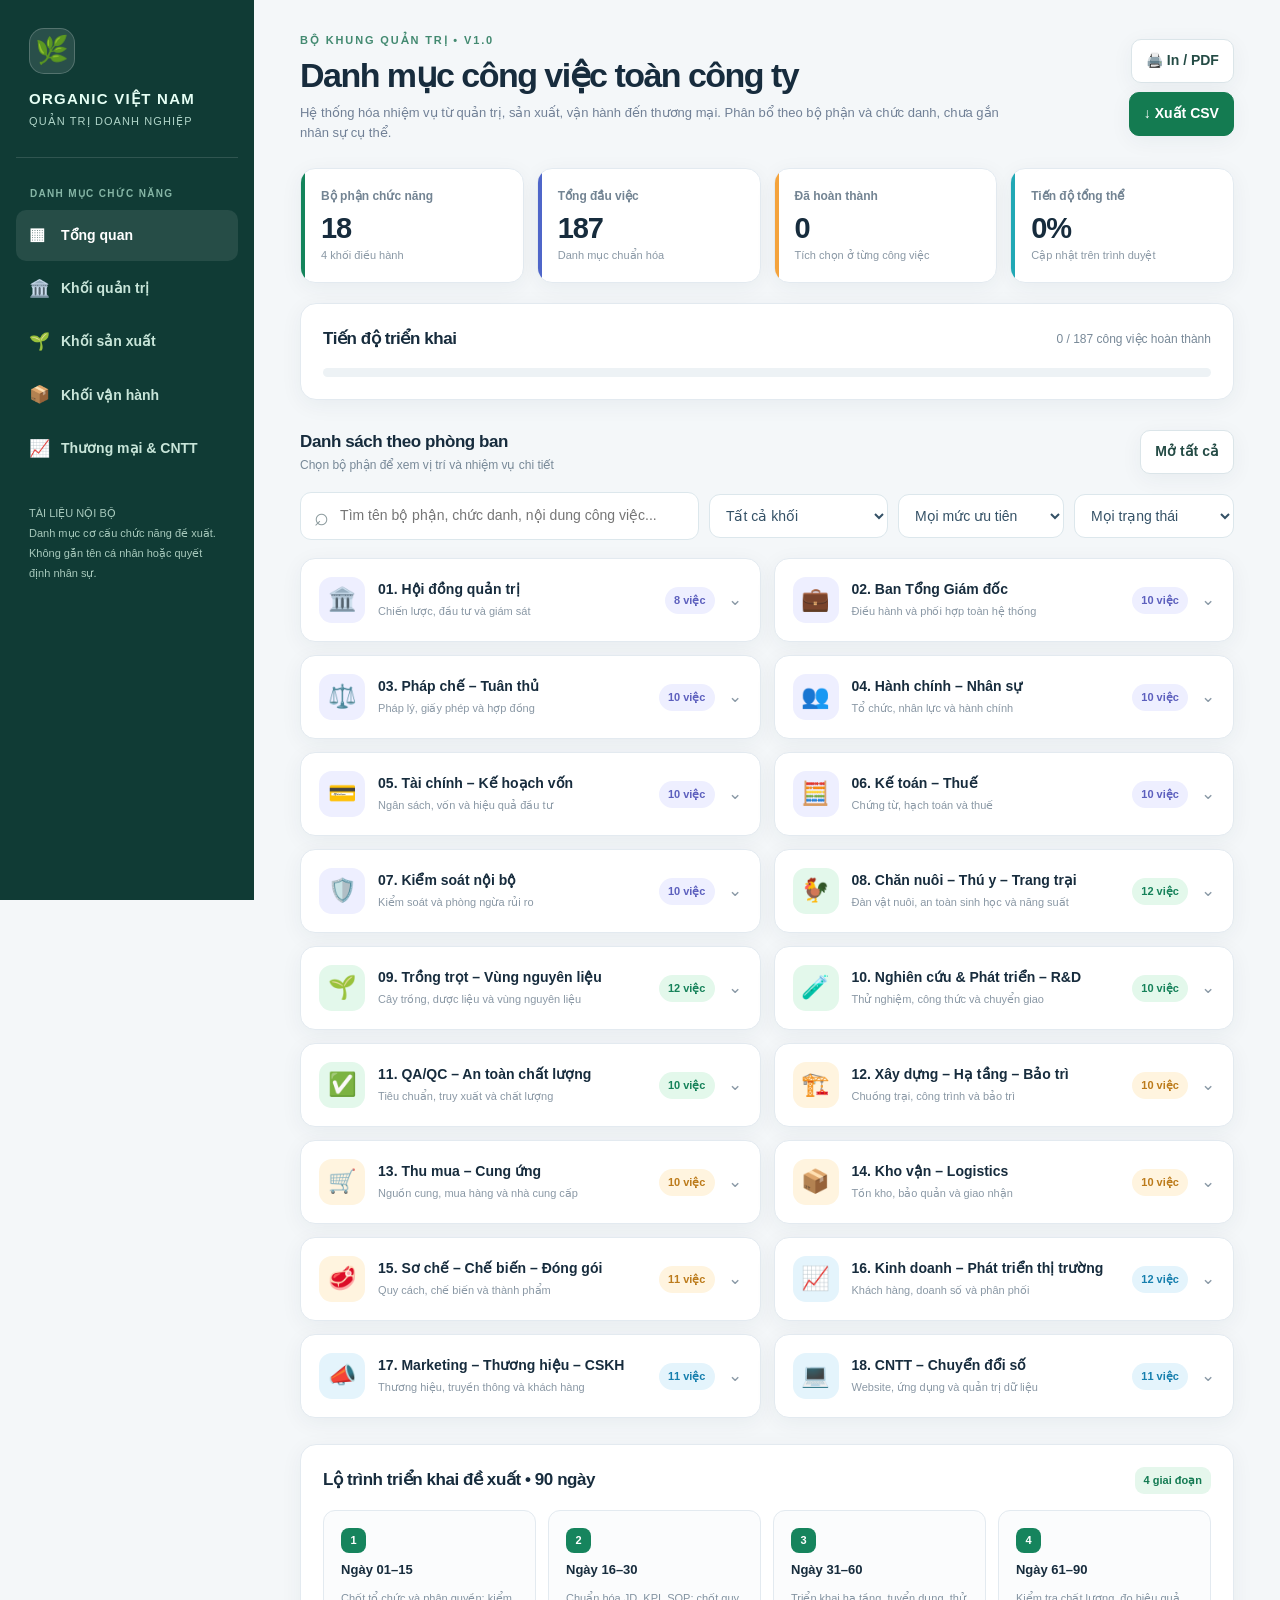
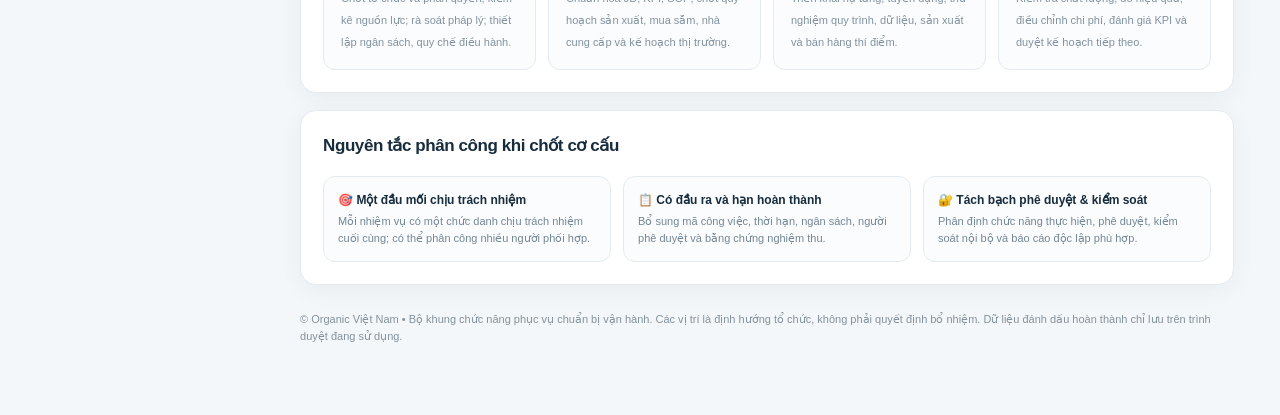
==== index.html @ fd9c2a78 "Add company task management page" ====
<!doctype html>
<html lang="vi"><head><meta charset="utf-8"><meta name="viewport" content="width=device-width,initial-scale=1"><meta name="color-scheme" content="light"><title>ORGANIC VIỆT NAM | Danh mục công việc toàn công ty</title>
<style>
:root{--ink:#172c3d;--muted:#718096;--line:#e3eaf0;--bg:#f4f7f9;--green:#137a52;--lime:#ddf8e9;--shadow:0 5px 22px rgba(20,52,70,.055)}*{box-sizing:border-box}body{margin:0;background:var(--bg);color:var(--ink);font:14px/1.55 Inter,-apple-system,BlinkMacSystemFont,"Segoe UI",Arial,sans-serif}button,input,select{font:inherit}button{cursor:pointer}.layout{display:grid;grid-template-columns:254px 1fr;min-height:100vh}.side{background:#103b35;color:#e6fff5;padding:28px 16px;position:sticky;top:0;height:100vh;overflow:auto}.brand{padding:0 13px 25px;border-bottom:1px solid #ffffff22}.mark{display:inline-flex;width:46px;height:46px;align-items:center;justify-content:center;background:#ffffff1b;border:1px solid #ffffff33;border-radius:15px;font-size:27px;margin-bottom:13px}.brand strong{display:block;letter-spacing:.085em;font-size:15px}.brand span{font-size:11px;letter-spacing:.1em;color:#b0d5c9}.navhead{color:#86b6a6;text-transform:uppercase;letter-spacing:.13em;font-size:10px;font-weight:800;margin:28px 14px 9px}.navbutton{width:100%;border:0;display:flex;align-items:center;gap:11px;text-align:left;background:transparent;color:#c8e5d9;border-radius:10px;padding:12px 13px;font-weight:600;margin:3px 0}.navbutton:hover,.navbutton.active{background:#ffffff17;color:white}.navbutton .navicon{font-size:17px;width:21px}.sidefoot{margin:30px 13px 0;font-size:11px;color:#a7c9bc;line-height:1.8}.main{min-width:0;padding:32px clamp(18px,3.6vw,56px) 70px;max-width:1580px;width:100%;margin:auto}.topline{display:flex;justify-content:space-between;align-items:center;gap:18px;margin-bottom:24px}.eyebrow{color:#438a71;font-size:11px;font-weight:800;letter-spacing:.17em;text-transform:uppercase}.topline h1{font-size:clamp(23px,3vw,34px);margin:6px 0 7px;letter-spacing:-.045em;line-height:1.2}.sub{color:var(--muted);max-width:720px;font-size:13px;margin:0}.topactions{display:flex;gap:9px;flex-wrap:wrap;justify-content:end}.btn{border:1px solid #dbe5e9;color:#244b45;border-radius:10px;padding:10px 14px;background:#fff;font-weight:700;box-shadow:var(--shadow)}.btn:hover{border-color:#86c8a5}.btn.primary{background:#147b51;color:#fff;border-color:#147b51}.stats{display:grid;grid-template-columns:repeat(4,minmax(0,1fr));gap:13px;margin:25px 0 20px}.stat{background:white;border:1px solid var(--line);padding:18px 20px;border-radius:15px;box-shadow:var(--shadow);position:relative;overflow:hidden}.stat:before{content:"";width:4px;position:absolute;left:0;top:0;bottom:0;background:var(--accent)}.stat .k{font-size:12px;font-weight:650;color:#738493}.stat .v{font-size:29px;font-weight:850;line-height:1.15;margin:6px 0 2px;letter-spacing:-.04em}.stat .note{font-size:11px;color:#8a98a5}.panel{background:white;border:1px solid var(--line);border-radius:16px;box-shadow:var(--shadow);margin:17px 0;padding:22px}.rowtitle{display:flex;justify-content:space-between;align-items:center;gap:15px;margin-bottom:16px}.rowtitle h2{font-size:17px;letter-spacing:-.025em;margin:0}.tiny{color:#788998;font-size:12px}.progress{height:9px;background:#edf2f5;border-radius:30px;overflow:hidden}.bar{height:100%;background:linear-gradient(90deg,#1b9464,#5bc48b);width:0%;transition:.2s}.filters{display:flex;gap:10px;align-items:center;flex-wrap:wrap;margin:18px 0}.search{position:relative;flex:1;min-width:240px}.search input{width:100%;padding:12px 14px 12px 39px;border:1px solid #dce7ec;background:white;border-radius:11px;outline:none}.search input:focus{border-color:#31a775;box-shadow:0 0 0 3px #31a77518}.search:before{content:"⌕";position:absolute;left:14px;top:5px;color:#8b9a9d;font-size:25px}.sel{border-radius:11px;padding:12px;border:1px solid #dce7ec;color:#345166;background:white;min-width:160px}.deptgrid{display:grid;grid-template-columns:repeat(2,minmax(0,1fr));gap:13px}.dept{background:#fff;border:1px solid var(--line);border-radius:15px;box-shadow:var(--shadow);overflow:hidden;scroll-margin-top:12px}.depthead{display:flex;gap:13px;align-items:center;padding:18px;cursor:pointer;user-select:none}.depthead:hover{background:#fafcfd}.symbol{width:46px;height:46px;border-radius:13px;display:grid;place-items:center;font-size:23px;flex-shrink:0;background:var(--soft)}.dtitle{flex:1;min-width:0}.dtitle h3{font-size:14px;margin:0 0 4px;line-height:1.3}.dtitle p{font-size:11px;color:#8a98a5;margin:0}.count{font-size:11px;color:var(--accent);background:var(--soft);white-space:nowrap;border-radius:20px;padding:5px 9px;font-weight:800}.chevron{color:#8b9aa7;font-size:17px;transition:.2s}.dept.expanded .chevron{transform:rotate(180deg)}.body{display:none;border-top:1px solid var(--line);padding:16px 18px 18px}.dept.expanded .body{display:block}.roles{font-size:12px;background:#f6f9fb;padding:10px 12px;border-radius:9px;color:#647486;margin-bottom:12px}.roles b{color:#334f5a}.taskline{display:flex;gap:10px;align-items:flex-start;padding:9px 0;border-bottom:1px dashed #e8eef1}.taskline:last-child{border:0}.taskline input{accent-color:#168958;width:16px;height:16px;margin:3px 0 0;flex-shrink:0}.taskline label{flex:1;font-size:12px;cursor:pointer}.taskline.done label{text-decoration:line-through;color:#9ba7ae}.priority{font-size:10px;padding:2px 6px;border-radius:6px;background:#f0f3f5;color:#6d8090;font-weight:750;white-space:nowrap}.priority.P0{background:#fff0e8;color:#bd5b25}.priority.P1{background:#fff8df;color:#a87b14}.badge{border-radius:9px;font-size:11px;font-weight:750;padding:5px 9px}.phasegrid{display:grid;grid-template-columns:repeat(4,minmax(0,1fr));gap:12px}.phase{padding:17px;border:1px solid var(--line);border-radius:12px;background:#fbfcfd}.phase b{display:block;font-size:13px;margin:7px 0}.phase span{font-size:11px;color:#8292a0}.phase .num{font-size:11px;color:white;font-weight:900;background:#16845d;width:25px;height:25px;display:grid;place-items:center;border-radius:8px}.method{display:grid;grid-template-columns:repeat(3,1fr);gap:12px}.method>div{border:1px solid #e4ebf0;border-radius:12px;padding:14px;background:#fbfcfd}.method b{display:block;font-size:12px;margin-bottom:4px}.method p{font-size:11px;color:#738696;margin:0}.foot{color:#82929e;font-size:11px;margin-top:26px}.hidden{display:none!important}.empty{padding:24px;background:#fff;border-radius:12px;color:#84919b;text-align:center;grid-column:1/-1}@media(max-width:1080px){.layout{grid-template-columns:200px 1fr}.stats{grid-template-columns:repeat(2,1fr)}.deptgrid{grid-template-columns:1fr}.phasegrid{grid-template-columns:repeat(2,1fr)}}@media(max-width:730px){.layout{display:block}.side{position:static;height:auto;padding:15px}.brand{padding:0 0 10px;display:flex;align-items:center;gap:12px}.mark{margin:0}.navhead,.sidefoot{display:none}.nav{display:flex;overflow-x:auto;gap:5px;margin-top:10px}.navbutton{width:auto;white-space:nowrap;padding:9px}.main{padding:22px 14px 50px}.topline{display:block}.topactions{justify-content:start;margin-top:15px}.stats{gap:9px}.stat{padding:13px}.stat .v{font-size:24px}.panel{padding:15px}.method{grid-template-columns:1fr}.phasegrid{grid-template-columns:1fr 1fr}.filters{align-items:stretch}.sel{flex:1}.depthead{padding:13px;gap:9px}.symbol{width:41px;height:41px}.count{padding:4px 6px}}@media print{.side,.topactions,.filters,.taskline input,.chevron{display:none!important}.layout{display:block}.main{max-width:none;padding:0}.deptgrid{grid-template-columns:1fr}.dept{break-inside:avoid}.dept .body{display:block!important}.stats{grid-template-columns:repeat(4,1fr)}.panel{break-inside:avoid}body{background:white}.foot{margin-top:15px}} 
</style></head><body><div class="layout"><aside class="side"><div class="brand"><div class="mark">🌿</div><div><strong>ORGANIC VIỆT NAM</strong><span>QUẢN TRỊ DOANH NGHIỆP</span></div></div><div class="navhead">Danh mục chức năng</div><nav class="nav" id="nav"><button class="navbutton active" data-filter="all"><span class="navicon">▦</span>Tổng quan</button><button class="navbutton" data-filter="governance"><span class="navicon">🏛️</span>Khối quản trị</button><button class="navbutton" data-filter="production"><span class="navicon">🌱</span>Khối sản xuất</button><button class="navbutton" data-filter="operations"><span class="navicon">📦</span>Khối vận hành</button><button class="navbutton" data-filter="commercial"><span class="navicon">📈</span>Thương mại & CNTT</button></nav><div class="sidefoot">TÀI LIỆU NỘI BỘ<br>Danh mục cơ cấu chức năng đề xuất.<br>Không gắn tên cá nhân hoặc quyết định nhân sự.</div></aside><main class="main"><div class="topline"><div><div class="eyebrow">BỘ KHUNG QUẢN TRỊ • V1.0</div><h1>Danh mục công việc toàn công ty</h1><p class="sub">Hệ thống hóa nhiệm vụ từ quản trị, sản xuất, vận hành đến thương mại. Phân bổ theo bộ phận và chức danh, chưa gắn nhân sự cụ thể.</p></div><div class="topactions"><button class="btn" id="printBtn">🖨️ In / PDF</button><button class="btn primary" id="csvBtn">↓ Xuất CSV</button></div></div>
<section class="stats"><div class="stat" style="--accent:#14845b"><div class="k">Bộ phận chức năng</div><div class="v" id="deptTotal">18</div><div class="note">4 khối điều hành</div></div><div class="stat" style="--accent:#4f66c9"><div class="k">Tổng đầu việc</div><div class="v" id="taskTotal">187</div><div class="note">Danh mục chuẩn hóa</div></div><div class="stat" style="--accent:#f4a33c"><div class="k">Đã hoàn thành</div><div class="v" id="doneTotal">0</div><div class="note">Tích chọn ở từng công việc</div></div><div class="stat" style="--accent:#21a8b5"><div class="k">Tiến độ tổng thể</div><div class="v" id="percent">0%</div><div class="note">Cập nhật trên trình duyệt</div></div></section>
<section class="panel"><div class="rowtitle"><h2>Tiến độ triển khai</h2><span class="tiny" id="progressText">0 / 187 công việc hoàn thành</span></div><div class="progress"><div class="bar" id="progressBar"></div></div></section>
<div class="rowtitle" style="margin-top:29px"><div><h2 style="margin:0">Danh sách theo phòng ban</h2><div class="tiny">Chọn bộ phận để xem vị trí và nhiệm vụ chi tiết</div></div><div><button class="btn" id="expandBtn">Mở tất cả</button></div></div><div class="filters"><div class="search"><input id="search" type="search" placeholder="Tìm tên bộ phận, chức danh, nội dung công việc..." aria-label="Tìm kiếm"></div><select class="sel" id="groupSelect" aria-label="Lọc khối"><option value="all">Tất cả khối</option><option value="governance">Quản trị</option><option value="production">Sản xuất</option><option value="operations">Vận hành</option><option value="commercial">Thương mại & CNTT</option></select><select class="sel" id="prioritySelect" aria-label="Lọc mức ưu tiên"><option value="all">Mọi mức ưu tiên</option><option value="P0">P0 — Ưu tiên ngay</option><option value="P1">P1 — Ưu tiên cao</option><option value="P2">P2 — Tiếp theo</option></select><select class="sel" id="statusSelect" aria-label="Lọc trạng thái"><option value="all">Mọi trạng thái</option><option value="todo">Chưa hoàn thành</option><option value="done">Đã hoàn thành</option></select></div><div id="departmentGrid" class="deptgrid"></div>
<section class="panel" style="margin-top:26px"><div class="rowtitle"><h2>Lộ trình triển khai đề xuất • 90 ngày</h2><span class="badge" style="color:#137a52;background:#e5f7ec">4 giai đoạn</span></div><div class="phasegrid"><div class="phase"><div class="num">1</div><b>Ngày 01–15</b><span>Chốt tổ chức và phân quyền; kiểm kê nguồn lực; rà soát pháp lý; thiết lập ngân sách, quy chế điều hành.</span></div><div class="phase"><div class="num">2</div><b>Ngày 16–30</b><span>Chuẩn hóa JD, KPI, SOP; chốt quy hoạch sản xuất, mua sắm, nhà cung cấp và kế hoạch thị trường.</span></div><div class="phase"><div class="num">3</div><b>Ngày 31–60</b><span>Triển khai hạ tầng, tuyển dụng, thử nghiệm quy trình, dữ liệu, sản xuất và bán hàng thí điểm.</span></div><div class="phase"><div class="num">4</div><b>Ngày 61–90</b><span>Kiểm tra chất lượng, đo hiệu quả, điều chỉnh chi phí, đánh giá KPI và duyệt kế hoạch tiếp theo.</span></div></div></section>
<section class="panel"><div class="rowtitle"><h2>Nguyên tắc phân công khi chốt cơ cấu</h2></div><div class="method"><div><b>🎯 Một đầu mối chịu trách nhiệm</b><p>Mỗi nhiệm vụ có một chức danh chịu trách nhiệm cuối cùng; có thể phân công nhiều người phối hợp.</p></div><div><b>📋 Có đầu ra và hạn hoàn thành</b><p>Bổ sung mã công việc, thời hạn, ngân sách, người phê duyệt và bằng chứng nghiệm thu.</p></div><div><b>🔐 Tách bạch phê duyệt & kiểm soát</b><p>Phân định chức năng thực hiện, phê duyệt, kiểm soát nội bộ và báo cáo độc lập phù hợp.</p></div></div></section>
<div class="foot">© Organic Việt Nam • Bộ khung chức năng phục vụ chuẩn bị vận hành. Các vị trí là định hướng tổ chức, không phải quyết định bổ nhiệm. Dữ liệu đánh dấu hoàn thành chỉ lưu trên trình duyệt đang sử dụng.</div></main></div>
<script>
const DATA=[{"id": "01", "name": "Hội đồng quản trị", "icon": "landmark", "group": "governance", "roles": "Chủ tịch HĐQT, Thành viên HĐQT, Thư ký HĐQT", "desc": "Chiến lược, đầu tư và giám sát", "tasks": [{"id": "01-01", "name": "Hoàn thiện điều lệ và quy chế hoạt động HĐQT", "priority": "P0", "phase": 1}, {"id": "01-02", "name": "Phê duyệt chiến lược phát triển và định hướng dài hạn", "priority": "P0", "phase": 1}, {"id": "01-03", "name": "Phê duyệt mô hình kinh doanh, danh mục sản phẩm và thị trường trọng điểm", "priority": "P0", "phase": 1}, {"id": "01-04", "name": "Xác định vốn điều lệ, cơ cấu vốn và kế hoạch huy động", "priority": "P1", "phase": 2}, {"id": "01-05", "name": "Phê duyệt cơ cấu tổ chức và chính sách phân quyền", "priority": "P1", "phase": 2}, {"id": "01-06", "name": "Quyết định chủ trương đầu tư vùng sản xuất, công trình và hệ thống phân phối", "priority": "P1", "phase": 2}, {"id": "01-07", "name": "Thiết lập chế độ giám sát, đánh giá hiệu quả đầu tư và quản trị rủi ro", "priority": "P1", "phase": 2}, {"id": "01-08", "name": "Lập lịch họp, quản lý nghị quyết và giám sát thực hiện", "priority": "P2", "phase": 3}], "emoji": "🏛️"}, {"id": "02", "name": "Ban Tổng Giám đốc", "icon": "briefcase-business", "group": "governance", "roles": "Tổng Giám đốc, Phó Tổng Giám đốc, Trợ lý điều hành", "desc": "Điều hành và phối hợp toàn hệ thống", "tasks": [{"id": "02-01", "name": "Xây dựng kế hoạch kinh doanh và vận hành năm, quý, tháng", "priority": "P0", "phase": 1}, {"id": "02-02", "name": "Thiết lập sơ đồ tổ chức, mô tả công việc và phân quyền", "priority": "P0", "phase": 1}, {"id": "02-03", "name": "Giao KPI, ngân sách, nguồn lực và thời hạn từng bộ phận", "priority": "P0", "phase": 1}, {"id": "02-04", "name": "Điều phối kế hoạch chăn nuôi, trồng trọt, sơ chế và thương mại", "priority": "P1", "phase": 2}, {"id": "02-05", "name": "Điều phối vốn, đất, thiết bị, nhân lực và tiến độ dự án", "priority": "P1", "phase": 2}, {"id": "02-06", "name": "Tổ chức giao ban ngày, tuần và tháng", "priority": "P1", "phase": 2}, {"id": "02-07", "name": "Thiết lập quy trình trình ký, phê duyệt chi phí và hợp đồng", "priority": "P1", "phase": 2}, {"id": "02-08", "name": "Theo dõi tiến độ, xử lý điểm nghẽn và sự cố", "priority": "P2", "phase": 3}, {"id": "02-09", "name": "Xây dựng báo cáo quản trị trình cấp có thẩm quyền", "priority": "P2", "phase": 3}, {"id": "02-10", "name": "Ban hành cơ chế phối hợp liên phòng ban", "priority": "P2", "phase": 3}], "emoji": "💼"}, {"id": "03", "name": "Pháp chế – Tuân thủ", "icon": "scale", "group": "governance", "roles": "Trưởng Pháp chế, Chuyên viên pháp lý, Quản lý hồ sơ", "desc": "Pháp lý, giấy phép và hợp đồng", "tasks": [{"id": "03-01", "name": "Rà soát đăng ký doanh nghiệp, ngành nghề và điều lệ", "priority": "P0", "phase": 1}, {"id": "03-02", "name": "Kiểm tra hồ sơ góp vốn, cổ đông, quyền sử dụng đất và thuê đất", "priority": "P0", "phase": 1}, {"id": "03-03", "name": "Lập ma trận giấy phép, điều kiện kinh doanh theo hoạt động", "priority": "P0", "phase": 1}, {"id": "03-04", "name": "Rà soát pháp lý chăn nuôi, thú y, giết mổ, sơ chế và ATTP", "priority": "P1", "phase": 2}, {"id": "03-05", "name": "Rà soát điều kiện môi trường, xây dựng, PCCC và chất thải", "priority": "P1", "phase": 2}, {"id": "03-06", "name": "Kiểm tra điều kiện pháp lý đối với các loài vật nuôi đặc thù", "priority": "P1", "phase": 2}, {"id": "03-07", "name": "Soạn và kiểm soát hợp đồng lao động, mua bán, gia công và hợp tác", "priority": "P1", "phase": 2}, {"id": "03-08", "name": "Rà soát pháp lý nhãn, công bố sản phẩm, quảng cáo và truy xuất", "priority": "P2", "phase": 3}, {"id": "03-09", "name": "Bảo vệ nhãn hiệu, tên miền và tài sản trí tuệ", "priority": "P2", "phase": 3}, {"id": "03-10", "name": "Quản lý hiệu lực giấy phép, hợp đồng và hồ sơ pháp lý", "priority": "P2", "phase": 3}], "emoji": "⚖️"}, {"id": "04", "name": "Hành chính – Nhân sự", "icon": "users-round", "group": "governance", "roles": "Trưởng HCNS, Tuyển dụng, C&B, Hành chính, Văn thư", "desc": "Tổ chức, nhân lực và hành chính", "tasks": [{"id": "04-01", "name": "Xây dựng định biên theo bộ phận và giai đoạn", "priority": "P0", "phase": 1}, {"id": "04-02", "name": "Thiết lập chức danh, JD và tiêu chuẩn năng lực", "priority": "P0", "phase": 1}, {"id": "04-03", "name": "Tổ chức tuyển dụng, thử việc và hội nhập", "priority": "P0", "phase": 1}, {"id": "04-04", "name": "Xây dựng lương, phụ cấp, thưởng và đánh giá hiệu suất", "priority": "P1", "phase": 2}, {"id": "04-05", "name": "Quản lý hợp đồng lao động, BHXH và hồ sơ nhân sự", "priority": "P1", "phase": 2}, {"id": "04-06", "name": "Ban hành nội quy, chấm công, nghỉ phép và kỷ luật", "priority": "P1", "phase": 2}, {"id": "04-07", "name": "Lập kế hoạch đào tạo kỹ thuật, an toàn và văn hóa", "priority": "P1", "phase": 2}, {"id": "04-08", "name": "Quản lý văn phòng, công văn và tài sản hành chính", "priority": "P2", "phase": 3}, {"id": "04-09", "name": "Xây dựng quy trình quản lý lao động thời vụ", "priority": "P2", "phase": 3}, {"id": "04-10", "name": "Lập phương án nhân sự kế nhiệm và dự phòng", "priority": "P2", "phase": 3}], "emoji": "👥"}, {"id": "05", "name": "Tài chính – Kế hoạch vốn", "icon": "wallet-cards", "group": "governance", "roles": "Giám đốc Tài chính, Chuyên viên ngân sách, Kế hoạch vốn", "desc": "Ngân sách, vốn và hiệu quả đầu tư", "tasks": [{"id": "05-01", "name": "Lập tổng mức đầu tư theo dự án và hạng mục", "priority": "P0", "phase": 1}, {"id": "05-02", "name": "Lập ngân sách CAPEX và OPEX", "priority": "P0", "phase": 1}, {"id": "05-03", "name": "Dự báo dòng tiền tuần, tháng, quý", "priority": "P0", "phase": 1}, {"id": "05-04", "name": "Xác định nhu cầu vốn lưu động theo đàn và vùng trồng", "priority": "P1", "phase": 2}, {"id": "05-05", "name": "Xây dựng giá thành, doanh thu và lợi nhuận theo sản phẩm", "priority": "P1", "phase": 2}, {"id": "05-06", "name": "Phân tích điểm hòa vốn, hoàn vốn và kịch bản rủi ro", "priority": "P1", "phase": 2}, {"id": "05-07", "name": "Xây dựng hạn mức chi và kiểm soát ngân sách", "priority": "P1", "phase": 2}, {"id": "05-08", "name": "Quản lý nguồn vốn, công nợ và phương án huy động", "priority": "P2", "phase": 3}, {"id": "05-09", "name": "Đánh giá hiệu quả đầu tư cơ sở vật chất và thiết bị", "priority": "P2", "phase": 3}, {"id": "05-10", "name": "Lập báo cáo tài chính quản trị và cảnh báo dòng tiền", "priority": "P2", "phase": 3}], "emoji": "💳"}, {"id": "06", "name": "Kế toán – Thuế", "icon": "calculator", "group": "governance", "roles": "Kế toán trưởng/Phụ trách kế toán, Kế toán tổng hợp, Công nợ, Kho, Lương", "desc": "Chứng từ, hạch toán và thuế", "tasks": [{"id": "06-01", "name": "Thiết lập chế độ kế toán và phần mềm kế toán", "priority": "P0", "phase": 1}, {"id": "06-02", "name": "Quản lý hóa đơn điện tử, chữ ký số và tài khoản ngân hàng", "priority": "P0", "phase": 1}, {"id": "06-03", "name": "Xây dựng quy trình chứng từ thu, chi, mua, bán, tạm ứng", "priority": "P0", "phase": 1}, {"id": "06-04", "name": "Hạch toán chi phí đầu tư, sản xuất và tài sản cố định", "priority": "P1", "phase": 2}, {"id": "06-05", "name": "Theo dõi nhập xuất tồn và đối chiếu công nợ", "priority": "P1", "phase": 2}, {"id": "06-06", "name": "Tập hợp chi phí theo mã đàn, lô và đơn vị sản xuất", "priority": "P1", "phase": 2}, {"id": "06-07", "name": "Thực hiện kê khai, nộp thuế và báo cáo đúng kỳ", "priority": "P1", "phase": 2}, {"id": "06-08", "name": "Kiểm soát bảng lương và thanh toán nhà cung cấp", "priority": "P2", "phase": 3}, {"id": "06-09", "name": "Kiểm kê, đối chiếu quỹ, ngân hàng và kho", "priority": "P2", "phase": 3}, {"id": "06-10", "name": "Lập báo cáo tài chính và số liệu quản trị", "priority": "P2", "phase": 3}], "emoji": "🧮"}, {"id": "07", "name": "Kiểm soát nội bộ", "icon": "shield-check", "group": "governance", "roles": "Phụ trách KSNB, Chuyên viên kiểm soát, Kiểm tra hiện trường", "desc": "Kiểm soát và phòng ngừa rủi ro", "tasks": [{"id": "07-01", "name": "Thiết lập ma trận rủi ro toàn doanh nghiệp", "priority": "P0", "phase": 1}, {"id": "07-02", "name": "Xây dựng kiểm soát mua hàng, thanh toán, kho và tài sản", "priority": "P0", "phase": 1}, {"id": "07-03", "name": "Tách biệt đề xuất, phê duyệt, thực hiện và nghiệm thu", "priority": "P0", "phase": 1}, {"id": "07-04", "name": "Kiểm kê định kỳ vật nuôi, vật tư và thành phẩm", "priority": "P1", "phase": 2}, {"id": "07-05", "name": "Kiểm soát hao hụt, thất thoát và gian lận", "priority": "P1", "phase": 2}, {"id": "07-06", "name": "Rà soát tuân thủ quy trình và hồ sơ nội bộ", "priority": "P1", "phase": 2}, {"id": "07-07", "name": "Thiết lập báo cáo sai phạm và theo dõi khắc phục", "priority": "P1", "phase": 2}, {"id": "07-08", "name": "Kiểm tra độ tin cậy của KPI, chi phí và doanh thu", "priority": "P2", "phase": 3}, {"id": "07-09", "name": "Kiểm tra xung đột lợi ích và nhà cung cấp", "priority": "P2", "phase": 3}, {"id": "07-10", "name": "Báo cáo rủi ro trọng yếu qua cơ chế độc lập", "priority": "P2", "phase": 3}], "emoji": "🛡️"}, {"id": "08", "name": "Chăn nuôi – Thú y – Trang trại", "icon": "bird", "group": "production", "roles": "Quản lý trang trại, Trưởng khu nuôi, Kỹ thuật chăn nuôi, Bác sĩ thú y, Công nhân", "desc": "Đàn vật nuôi, an toàn sinh học và năng suất", "tasks": [{"id": "08-01", "name": "Kiểm kê đàn hiện hữu và lập kế hoạch nhập giống", "priority": "P0", "phase": 1}, {"id": "08-02", "name": "Phân khu theo loài, tuổi, trọng lượng, sức khỏe và mục đích", "priority": "P0", "phase": 1}, {"id": "08-03", "name": "Thiết kế quy trình tiếp nhận, cách ly, chăm sóc, xuất bán", "priority": "P0", "phase": 1}, {"id": "08-04", "name": "Lập khẩu phần, lịch ăn uống và bổ sung thảo dược", "priority": "P1", "phase": 2}, {"id": "08-05", "name": "Xác định định mức thức ăn, hao hụt và chi phí", "priority": "P1", "phase": 2}, {"id": "08-06", "name": "Thiết lập lịch thú y, giám sát dịch bệnh và cách ly", "priority": "P1", "phase": 2}, {"id": "08-07", "name": "Xây dựng quy trình vệ sinh, sát trùng, đệm lót và chất thải", "priority": "P1", "phase": 2}, {"id": "08-08", "name": "Ghi nhật ký tăng trọng, tỷ lệ sống và hệ số chuyển đổi thức ăn", "priority": "P2", "phase": 3}, {"id": "08-09", "name": "Thiết lập lịch gối đàn và kế hoạch các nhóm vật nuôi", "priority": "P2", "phase": 3}, {"id": "08-10", "name": "Phối hợp thử nghiệm vi sinh và công thức thức ăn", "priority": "P2", "phase": 3}, {"id": "08-11", "name": "Lập kế hoạch xuất chuồng, vận chuyển và bàn giao", "priority": "P2", "phase": 3}, {"id": "08-12", "name": "Đào tạo nhân công và ứng phó sự cố", "priority": "P2", "phase": 3}], "emoji": "🐓"}, {"id": "09", "name": "Trồng trọt – Vùng nguyên liệu", "icon": "sprout", "group": "production", "roles": "Quản lý vùng trồng, Kỹ sư nông nghiệp, Tổ trưởng, Công nhân", "desc": "Cây trồng, dược liệu và vùng nguyên liệu", "tasks": [{"id": "09-01", "name": "Kiểm kê và lập bản đồ quỹ đất hiện hữu, dự kiến", "priority": "P0", "phase": 1}, {"id": "09-02", "name": "Đánh giá đất, nước, địa hình, cây trồng và hạ tầng", "priority": "P0", "phase": 1}, {"id": "09-03", "name": "Quy hoạch cây ăn quả, rau củ, dược liệu và cây thức ăn", "priority": "P0", "phase": 1}, {"id": "09-04", "name": "Lập kế hoạch giống, gieo trồng, chăm sóc và thu hoạch", "priority": "P1", "phase": 2}, {"id": "09-05", "name": "Phát triển vùng sâm và các nhóm thảo dược trọng tâm", "priority": "P1", "phase": 2}, {"id": "09-06", "name": "Triển khai cây dâu, chùm ngây gieo hạt và cây phụ trợ", "priority": "P1", "phase": 2}, {"id": "09-07", "name": "Quản lý vườn cam bưởi và kế hoạch sản lượng", "priority": "P1", "phase": 2}, {"id": "09-08", "name": "Thiết lập tưới, phân bón, phòng trừ sâu bệnh và cải tạo đất", "priority": "P2", "phase": 3}, {"id": "09-09", "name": "Tính năng suất, định mức vật tư và giá thành trên diện tích", "priority": "P2", "phase": 3}, {"id": "09-10", "name": "Điều phối lịch thu hoạch theo nhu cầu sản xuất", "priority": "P2", "phase": 3}, {"id": "09-11", "name": "Thiết lập nhật ký canh tác, mã lô và truy xuất", "priority": "P2", "phase": 3}, {"id": "09-12", "name": "Phối hợp bảo quản và giao nguyên liệu", "priority": "P2", "phase": 3}], "emoji": "🌱"}, {"id": "10", "name": "Nghiên cứu & Phát triển – R&D", "icon": "flask-conical", "group": "production", "roles": "Trưởng R&D, Kỹ sư thức ăn, Chuyên viên thử nghiệm, Kỹ thuật thiết bị", "desc": "Thử nghiệm, công thức và chuyển giao", "tasks": [{"id": "10-01", "name": "Xây dựng danh mục đề tài R&D ưu tiên", "priority": "P0", "phase": 1}, {"id": "10-02", "name": "Nghiên cứu công thức thức ăn theo loài vật nuôi", "priority": "P0", "phase": 1}, {"id": "10-03", "name": "Đánh giá thảo dược, vi sinh, rỉ mật và phụ phẩm", "priority": "P0", "phase": 1}, {"id": "10-04", "name": "Thiết kế thử nghiệm có đối chứng về hiệu quả và kinh tế", "priority": "P1", "phase": 2}, {"id": "10-05", "name": "Nghiên cứu công nghệ băm, nghiền, trộn, ủ, sấy và bảo quản", "priority": "P1", "phase": 2}, {"id": "10-06", "name": "Xác định chỉ tiêu dinh dưỡng, an toàn và thời hạn sử dụng", "priority": "P1", "phase": 2}, {"id": "10-07", "name": "Thiết lập lấy mẫu, ghi nhận kết quả và nghiệm thu thử nghiệm", "priority": "P1", "phase": 2}, {"id": "10-08", "name": "Nghiên cứu tận dụng phụ phẩm và nguồn protein thay thế", "priority": "P2", "phase": 3}, {"id": "10-09", "name": "Phối hợp viện nghiên cứu, phòng thử nghiệm và nhà chế tạo máy", "priority": "P2", "phase": 3}, {"id": "10-10", "name": "Chuyển giao công thức và SOP đã thẩm định", "priority": "P2", "phase": 3}], "emoji": "🧪"}, {"id": "11", "name": "QA/QC – An toàn chất lượng", "icon": "badge-check", "group": "production", "roles": "Trưởng QA/QC, Chuyên viên QA, Nhân viên QC, Giám sát ATTP", "desc": "Tiêu chuẩn, truy xuất và chất lượng", "tasks": [{"id": "11-01", "name": "Ban hành chính sách chất lượng và tiêu chuẩn sản phẩm", "priority": "P0", "phase": 1}, {"id": "11-02", "name": "Kiểm soát chất lượng đầu vào giống, nguyên liệu và nước", "priority": "P0", "phase": 1}, {"id": "11-03", "name": "Kiểm tra an toàn sinh học trang trại và vùng trồng", "priority": "P0", "phase": 1}, {"id": "11-04", "name": "Kiểm soát chất lượng sơ chế, đóng gói và bảo quản", "priority": "P1", "phase": 2}, {"id": "11-05", "name": "Xây dựng truy xuất nguồn gốc theo lô, đàn và thành phẩm", "priority": "P1", "phase": 2}, {"id": "11-06", "name": "Lập kế hoạch lấy mẫu và kiểm nghiệm theo rủi ro", "priority": "P1", "phase": 2}, {"id": "11-07", "name": "Rà soát nhãn, hạn sử dụng và điều kiện bảo quản", "priority": "P1", "phase": 2}, {"id": "11-08", "name": "Xử lý hàng không phù hợp, khiếu nại và thu hồi", "priority": "P2", "phase": 3}, {"id": "11-09", "name": "Đánh giá cơ sở giết mổ, gia công và nhà cung cấp", "priority": "P2", "phase": 3}, {"id": "11-10", "name": "Đào tạo nhân viên về vệ sinh, ATTP và hồ sơ", "priority": "P2", "phase": 3}], "emoji": "✅"}, {"id": "12", "name": "Xây dựng – Hạ tầng – Bảo trì", "icon": "hard-hat", "group": "operations", "roles": "Quản lý dự án xây dựng, Kỹ sư, Giám sát, Bảo trì, Điện nước", "desc": "Chuồng trại, công trình và bảo trì", "tasks": [{"id": "12-01", "name": "Khảo sát mặt bằng, hạ tầng và điều kiện xây dựng", "priority": "P0", "phase": 1}, {"id": "12-02", "name": "Quy hoạch chuồng, kho, xưởng, đường và khu phụ trợ", "priority": "P0", "phase": 1}, {"id": "12-03", "name": "Thiết kế chuồng gà, lợn, bò và khu nuôi chim", "priority": "P0", "phase": 1}, {"id": "12-04", "name": "Thiết kế khu cách ly, sân chơi, cấp thoát nước và chất thải", "priority": "P1", "phase": 2}, {"id": "12-05", "name": "Lập dự toán, khối lượng, tiến độ và ngân sách", "priority": "P1", "phase": 2}, {"id": "12-06", "name": "Lựa chọn nhà thầu, giám sát thi công và nghiệm thu", "priority": "P1", "phase": 2}, {"id": "12-07", "name": "Thiết kế điện 3 pha, bơm, bồn, thông gió và sưởi", "priority": "P1", "phase": 2}, {"id": "12-08", "name": "Thiết kế kho nguyên liệu, xưởng, khu sơ chế và cửa hàng", "priority": "P2", "phase": 3}, {"id": "12-09", "name": "Thiết lập bảo trì định kỳ và hồ sơ thiết bị", "priority": "P2", "phase": 3}, {"id": "12-10", "name": "Kiểm soát an toàn công trình và điều kiện đưa vào sử dụng", "priority": "P2", "phase": 3}], "emoji": "🏗️"}, {"id": "13", "name": "Thu mua – Cung ứng", "icon": "shopping-cart", "group": "operations", "roles": "Trưởng Thu mua, Chuyên viên nguồn hàng, Nhân viên mua hàng", "desc": "Nguồn cung, mua hàng và nhà cung cấp", "tasks": [{"id": "13-01", "name": "Lập danh mục vật tư, giống, nguyên liệu và dịch vụ cần mua", "priority": "P0", "phase": 1}, {"id": "13-02", "name": "Xây dựng danh sách và hồ sơ năng lực nhà cung cấp", "priority": "P0", "phase": 1}, {"id": "13-03", "name": "Thu thập báo giá và so sánh chất lượng, chi phí, điều kiện", "priority": "P0", "phase": 1}, {"id": "13-04", "name": "Thiết lập yêu cầu mua, phê duyệt, đặt hàng và nghiệm thu", "priority": "P1", "phase": 2}, {"id": "13-05", "name": "Tìm nguồn con giống phù hợp yêu cầu kỹ thuật và pháp lý", "priority": "P1", "phase": 2}, {"id": "13-06", "name": "Tìm nguồn thảo dược, vi sinh, nguyên liệu thức ăn và bao bì", "priority": "P1", "phase": 2}, {"id": "13-07", "name": "Đàm phán hợp đồng, giá, tiến độ và điều khoản xử lý", "priority": "P1", "phase": 2}, {"id": "13-08", "name": "Theo dõi đơn hàng, giao nhận, công nợ và đánh giá NCC", "priority": "P2", "phase": 3}, {"id": "13-09", "name": "Thiết lập mức tồn tối thiểu và nguồn cung dự phòng", "priority": "P2", "phase": 3}, {"id": "13-10", "name": "Phối hợp QC kiểm tra nguyên liệu đầu vào", "priority": "P2", "phase": 3}], "emoji": "🛒"}, {"id": "14", "name": "Kho vận – Logistics", "icon": "warehouse", "group": "operations", "roles": "Thủ kho, Điều phối vận tải, Giao nhận, Quản lý kho lạnh", "desc": "Tồn kho, bảo quản và giao nhận", "tasks": [{"id": "14-01", "name": "Quy hoạch kho khô, kho mát, kho đông và khu vật tư", "priority": "P0", "phase": 1}, {"id": "14-02", "name": "Thiết lập mã hàng, mã lô và vị trí lưu trữ", "priority": "P0", "phase": 1}, {"id": "14-03", "name": "Ban hành nhập, xuất, chuyển kho và trả hàng", "priority": "P0", "phase": 1}, {"id": "14-04", "name": "Quản lý nhiệt độ, độ ẩm và vệ sinh kho", "priority": "P1", "phase": 2}, {"id": "14-05", "name": "Áp dụng FIFO/FEFO phù hợp từng loại hàng", "priority": "P1", "phase": 2}, {"id": "14-06", "name": "Lập tuyến giao hàng, phương tiện và đối tác vận tải", "priority": "P1", "phase": 2}, {"id": "14-07", "name": "Đo chi phí vận chuyển, hao hụt và giao đúng hạn", "priority": "P1", "phase": 2}, {"id": "14-08", "name": "Kiểm soát chuỗi lạnh và chứng từ giao hàng", "priority": "P2", "phase": 3}, {"id": "14-09", "name": "Kiểm kê và xử lý chênh lệch, hàng hỏng", "priority": "P2", "phase": 3}, {"id": "14-10", "name": "Phối hợp kinh doanh để dự báo nhu cầu", "priority": "P2", "phase": 3}], "emoji": "📦"}, {"id": "15", "name": "Sơ chế – Chế biến – Đóng gói", "icon": "package-check", "group": "operations", "roles": "Quản đốc, Tổ trưởng sơ chế, Công nhân đóng gói, Vệ sinh", "desc": "Quy cách, chế biến và thành phẩm", "tasks": [{"id": "15-01", "name": "Thẩm định đối tác giết mổ thuê ngoài đủ điều kiện", "priority": "P0", "phase": 1}, {"id": "15-02", "name": "Thiết kế tiếp nhận sản phẩm sau giết mổ và QC đầu vào", "priority": "P0", "phase": 1}, {"id": "15-03", "name": "Quy hoạch khu tiếp nhận, pha lóc, đóng gói và bảo quản", "priority": "P0", "phase": 1}, {"id": "15-04", "name": "Ban hành quy cách gà nguyên con, nửa con và phụ phẩm", "priority": "P1", "phase": 2}, {"id": "15-05", "name": "Ban hành quy cách đóng khay, hút chân không và nhãn", "priority": "P1", "phase": 2}, {"id": "15-06", "name": "Lập danh mục thiết bị, dụng cụ, cân và kho lạnh", "priority": "P1", "phase": 2}, {"id": "15-07", "name": "Xác lập định mức hao hụt, tỷ lệ thành phẩm và công suất", "priority": "P1", "phase": 2}, {"id": "15-08", "name": "Lập lịch sản xuất theo đơn hàng và kế hoạch xuất chuồng", "priority": "P2", "phase": 3}, {"id": "15-09", "name": "Kiểm soát nhiệt độ, thời gian, vệ sinh và truy xuất lô", "priority": "P2", "phase": 3}, {"id": "15-10", "name": "Quản lý vệ sinh, bảo trì và phế phụ phẩm", "priority": "P2", "phase": 3}, {"id": "15-11", "name": "Đào tạo và chạy thử dây chuyền trước thương mại", "priority": "P2", "phase": 3}], "emoji": "🥩"}, {"id": "16", "name": "Kinh doanh – Phát triển thị trường", "icon": "chart-no-axes-combined", "group": "commercial", "roles": "Giám đốc Kinh doanh, Trưởng vùng, Sales B2B/B2C, Phát triển đại lý", "desc": "Khách hàng, doanh số và phân phối", "tasks": [{"id": "16-01", "name": "Nghiên cứu thị trường, nhu cầu, đối thủ và giá bán", "priority": "P0", "phase": 1}, {"id": "16-02", "name": "Phân khúc cá nhân, cơ quan, trường học, chợ, đại lý", "priority": "P0", "phase": 1}, {"id": "16-03", "name": "Thẩm định kế hoạch tiêu thụ theo kênh và khu vực", "priority": "P0", "phase": 1}, {"id": "16-04", "name": "Lập danh sách khách hàng mục tiêu và lịch tiếp cận", "priority": "P1", "phase": 2}, {"id": "16-05", "name": "Ban hành bảng giá, chiết khấu, công nợ và giao hàng", "priority": "P1", "phase": 2}, {"id": "16-06", "name": "Lập kế hoạch doanh số ngày, tuần, tháng", "priority": "P1", "phase": 2}, {"id": "16-07", "name": "Thiết lập báo giá, hợp đồng, đơn hàng và thu hồi công nợ", "priority": "P1", "phase": 2}, {"id": "16-08", "name": "Lập kế hoạch cửa hàng trưng bày, bán lẻ và đại lý", "priority": "P2", "phase": 3}, {"id": "16-09", "name": "Phối hợp sản xuất dự báo nhu cầu, lịch giao hàng", "priority": "P2", "phase": 3}, {"id": "16-10", "name": "Thiết lập CRM và đo chuyển đổi, khách hàng quay lại", "priority": "P2", "phase": 3}, {"id": "16-11", "name": "Đánh giá lợi nhuận sản phẩm và kênh phân phối", "priority": "P2", "phase": 3}, {"id": "16-12", "name": "Tuyển dụng, đào tạo và giao chỉ tiêu kinh doanh", "priority": "P2", "phase": 3}], "emoji": "📈"}, {"id": "17", "name": "Marketing – Thương hiệu – CSKH", "icon": "megaphone", "group": "commercial", "roles": "Trưởng Marketing, Quản trị thương hiệu, Nội dung, Thiết kế, Digital, CSKH", "desc": "Thương hiệu, truyền thông và khách hàng", "tasks": [{"id": "17-01", "name": "Hoàn thiện bộ nhận diện và quy chuẩn thương hiệu", "priority": "P0", "phase": 1}, {"id": "17-02", "name": "Xây dựng thông điệp, câu chuyện và hồ sơ giới thiệu", "priority": "P0", "phase": 1}, {"id": "17-03", "name": "Vận hành website và các kênh truyền thông chính thức", "priority": "P0", "phase": 1}, {"id": "17-04", "name": "Lập kế hoạch nội dung, hình ảnh và video hàng tháng", "priority": "P1", "phase": 2}, {"id": "17-05", "name": "Thiết kế bao bì, nhãn, POSM và biển hiệu cửa hàng", "priority": "P1", "phase": 2}, {"id": "17-06", "name": "Xây dựng hồ sơ năng lực, catalogue và tài liệu đối tác", "priority": "P1", "phase": 2}, {"id": "17-07", "name": "Lập kế hoạch truyền thông ra mắt và khai trương", "priority": "P1", "phase": 2}, {"id": "17-08", "name": "Kiểm duyệt tuyên bố quảng cáo về chất lượng, thảo dược", "priority": "P2", "phase": 3}, {"id": "17-09", "name": "Thiết lập chăm sóc khách hàng và xử lý khiếu nại", "priority": "P2", "phase": 3}, {"id": "17-10", "name": "Theo dõi hiệu quả chi phí, chuyển đổi và chiến dịch", "priority": "P2", "phase": 3}, {"id": "17-11", "name": "Quản lý thư viện hình ảnh, video và tài sản thương hiệu", "priority": "P2", "phase": 3}], "emoji": "📣"}, {"id": "18", "name": "CNTT – Chuyển đổi số", "icon": "monitor-smartphone", "group": "commercial", "roles": "Trưởng CNTT, Phát triển phần mềm, Quản trị hệ thống, Chuyên viên dữ liệu", "desc": "Website, ứng dụng và quản trị dữ liệu", "tasks": [{"id": "18-01", "name": "Lập kiến trúc CNTT và lộ trình chuyển đổi số", "priority": "P0", "phase": 1}, {"id": "18-02", "name": "Phát triển website giới thiệu doanh nghiệp", "priority": "P0", "phase": 1}, {"id": "18-03", "name": "Thiết lập phân quyền, tài khoản và quy trình phê duyệt", "priority": "P0", "phase": 1}, {"id": "18-04", "name": "Xây dựng phương án ERP hoặc phân hệ vận hành", "priority": "P1", "phase": 2}, {"id": "18-05", "name": "Thiết kế quản lý đàn, vùng trồng và nhật ký sản xuất", "priority": "P1", "phase": 2}, {"id": "18-06", "name": "Chuẩn hóa mã sản phẩm, nguyên liệu, kho và khách hàng", "priority": "P1", "phase": 2}, {"id": "18-07", "name": "Thiết kế ứng dụng thương mại độc lập và kết nối API", "priority": "P1", "phase": 2}, {"id": "18-08", "name": "Thiết lập email doanh nghiệp và lưu trữ tập trung", "priority": "P2", "phase": 3}, {"id": "18-09", "name": "Triển khai MFA, sao lưu, khôi phục và bảo mật", "priority": "P2", "phase": 3}, {"id": "18-10", "name": "Xây dựng dashboard KPI và báo cáo điều hành", "priority": "P2", "phase": 3}, {"id": "18-11", "name": "Kiểm thử, đào tạo người dùng và quản lý sự cố", "priority": "P2", "phase": 3}], "emoji": "💻"}];
const colors={governance:['#5d60be','#eeefff'],production:['#16825a','#e3f8eb'],operations:['#bc7b1b','#fff4df'],commercial:['#167fae','#e4f4fc']};
const state={group:'all',priority:'all',status:'all',search:'',open:new Set()};
let completed={};try{completed=JSON.parse(localStorage.getItem('ovn-company-tasks-v1')||'{}')}catch(e){}
const $=id=>document.getElementById(id),esc=s=>String(s).replace(/[&<>"']/g,c=>({'&':'&amp;','<':'&lt;','>':'&gt;','"':'&quot;',"'":'&#39;'}[c]));
const allTasks=DATA.flatMap(d=>d.tasks);function updateStats(){const n=allTasks.filter(t=>completed[t.id]).length;const pct=Math.round(n/allTasks.length*100);$('doneTotal').textContent=n;$('percent').textContent=pct+'%';$('progressText').textContent=n+' / '+allTasks.length+' công việc hoàn thành';$('progressBar').style.width=pct+'%'}
function matchesTask(d,t){const q=state.search.toLocaleLowerCase('vi');const text=[d.name,d.roles,d.desc,t.name].join(' ').toLocaleLowerCase('vi');return(!q||text.includes(q))&&(state.priority==='all'||t.priority===state.priority)&&(state.status==='all'||(state.status==='done')===!!completed[t.id])}
function render(){const list=DATA.filter(d=>state.group==='all'||d.group===state.group).map(d=>({...d,shown:d.tasks.filter(t=>matchesTask(d,t))})).filter(d=>d.shown.length);
$('departmentGrid').innerHTML=list.length?list.map(d=>{const [color,soft]=colors[d.group];const tasks=d.shown.map(t=>`<div class="taskline ${completed[t.id]?'done':''}"><input type="checkbox" data-task="${t.id}" id="task-${t.id}" ${completed[t.id]?'checked':''}><label for="task-${t.id}">${esc(t.name)}</label><span class="priority ${t.priority}">${t.priority}</span></div>`).join('');return `<article class="dept ${state.open.has(d.id)?'expanded':''}" style="--accent:${color};--soft:${soft}"><div class="depthead" data-toggle="${d.id}" role="button" tabindex="0" aria-expanded="${state.open.has(d.id)}"><div class="symbol">${d.emoji}</div><div class="dtitle"><h3>${esc(d.id)}. ${esc(d.name)}</h3><p>${esc(d.desc)}</p></div><span class="count">${d.shown.length} việc</span><span class="chevron">⌄</span></div><div class="body"><div class="roles"><b>Chức danh / vị trí:</b> ${esc(d.roles)}</div>${tasks}</div></article>`}).join(''):'<div class="empty">Không có công việc phù hợp với bộ lọc. Hãy điều chỉnh từ khóa hoặc lựa chọn.</div>';$('expandBtn').textContent=list.length&&list.every(d=>state.open.has(d.id))?'Thu gọn tất cả':'Mở tất cả';updateStats()}
$('departmentGrid').addEventListener('click',e=>{const h=e.target.closest('[data-toggle]');if(h){const id=h.dataset.toggle;state.open.has(id)?state.open.delete(id):state.open.add(id);render()}});
$('departmentGrid').addEventListener('keydown',e=>{if((e.key==='Enter'||e.key===' ')&&e.target.hasAttribute('data-toggle')){e.preventDefault();e.target.click()}});
$('departmentGrid').addEventListener('change',e=>{if(e.target.dataset.task){completed[e.target.dataset.task]=e.target.checked;try{localStorage.setItem('ovn-company-tasks-v1',JSON.stringify(completed))}catch(err){}render()}});
$('search').addEventListener('input',e=>{state.search=e.target.value;render()});$('groupSelect').addEventListener('change',e=>{state.group=e.target.value;updateNav();render()});$('prioritySelect').addEventListener('change',e=>{state.priority=e.target.value;render()});$('statusSelect').addEventListener('change',e=>{state.status=e.target.value;render()});
function updateNav(){document.querySelectorAll('[data-filter]').forEach(b=>b.classList.toggle('active',b.dataset.filter===state.group))}document.querySelectorAll('[data-filter]').forEach(b=>b.addEventListener('click',()=>{state.group=b.dataset.filter;$('groupSelect').value=state.group;updateNav();render();document.querySelector('.filters').scrollIntoView({behavior:'smooth',block:'start'})}));
$('expandBtn').addEventListener('click',()=>{const visible=DATA.filter(d=>state.group==='all'||d.group===state.group).filter(d=>d.tasks.some(t=>matchesTask(d,t)));const full=visible.every(d=>state.open.has(d.id));visible.forEach(d=>full?state.open.delete(d.id):state.open.add(d.id));render()});
$('printBtn').addEventListener('click',()=>window.print());
function csvCell(v){return '"'+String(v).replace(/"/g,'""')+'"'}$('csvBtn').addEventListener('click',()=>{const rows=[['Mã công việc','Khối','Bộ phận','Vị trí chức danh','Nội dung công việc','Mức ưu tiên','Giai đoạn tham chiếu','Trạng thái']];DATA.forEach(d=>d.tasks.forEach(t=>rows.push([t.id,({governance:'Quản trị',production:'Sản xuất',operations:'Vận hành',commercial:'Thương mại & công nghệ'})[d.group],d.name,d.roles,t.name,t.priority,t.phase,completed[t.id]?'Hoàn thành':'Chưa hoàn thành'])));const blob=new Blob(['\ufeff'+rows.map(r=>r.map(csvCell).join(',')).join('\r\n')],{type:'text/csv;charset=utf-8;'});const url=URL.createObjectURL(blob);const a=document.createElement('a');a.href=url;a.download='organicvn-danh-muc-cong-viec.csv';document.body.appendChild(a);a.click();a.remove();setTimeout(()=>URL.revokeObjectURL(url),1000)});
$('taskTotal').textContent=allTasks.length;$('deptTotal').textContent=DATA.length;render();
</script></body></html>
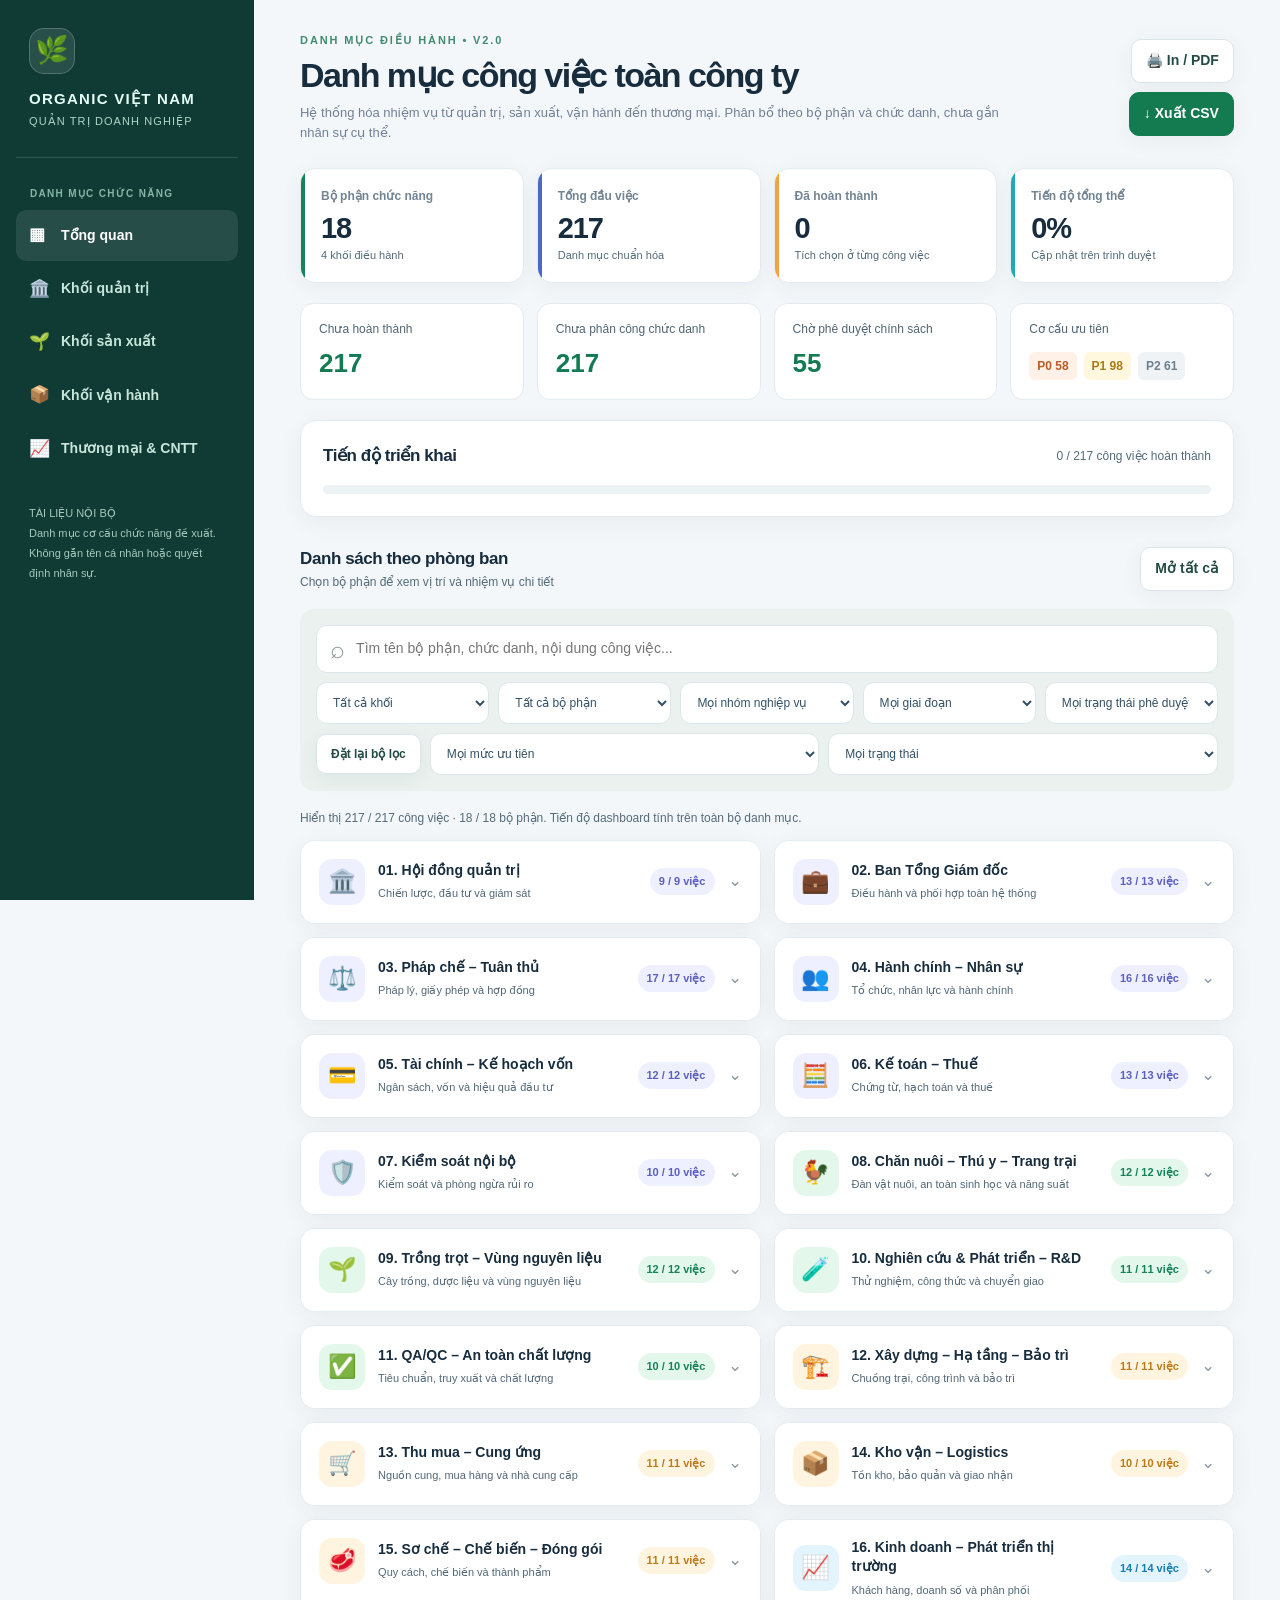
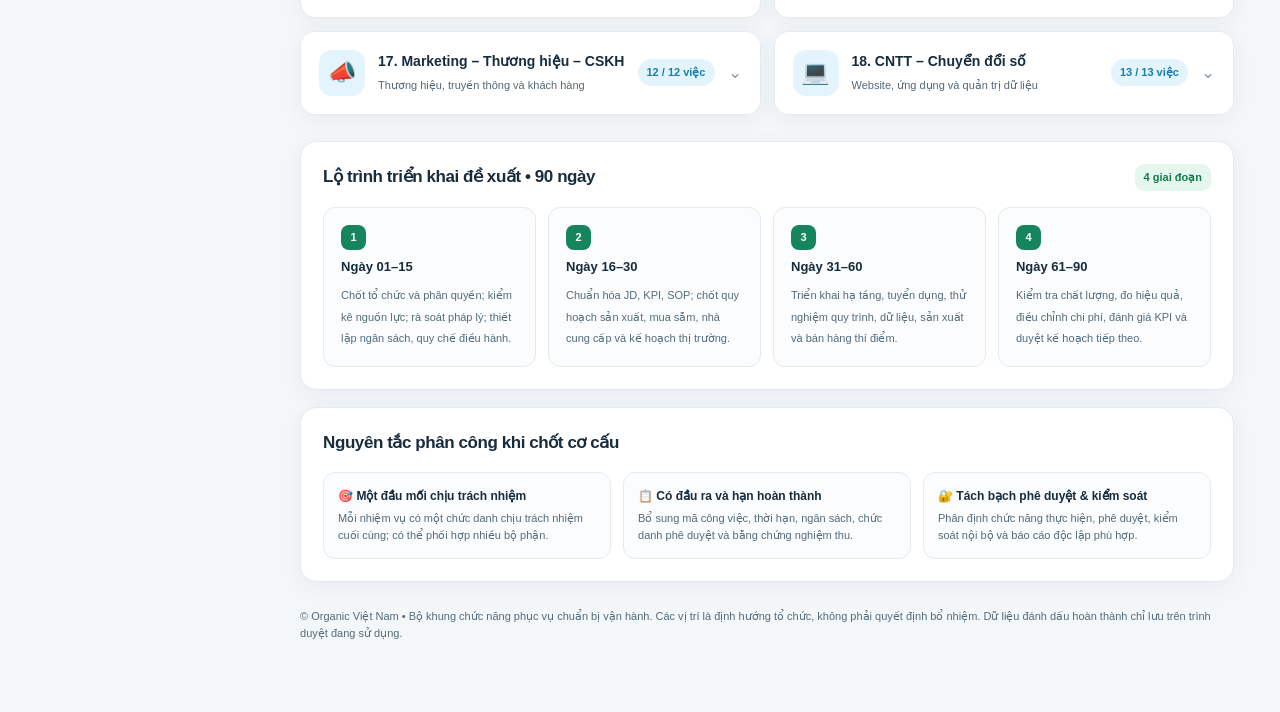
==== commit 2f775c3f: "Upgrade Organic Vietnam task catalogue with audited operations merge" ====
--- a/index.html
+++ b/index.html
@@ -2,30 +2,4219 @@
 <html lang="vi"><head><meta charset="utf-8"><meta name="viewport" content="width=device-width,initial-scale=1"><meta name="color-scheme" content="light"><title>ORGANIC VIỆT NAM | Danh mục công việc toàn công ty</title>
 <style>
 :root{--ink:#172c3d;--muted:#718096;--line:#e3eaf0;--bg:#f4f7f9;--green:#137a52;--lime:#ddf8e9;--shadow:0 5px 22px rgba(20,52,70,.055)}*{box-sizing:border-box}body{margin:0;background:var(--bg);color:var(--ink);font:14px/1.55 Inter,-apple-system,BlinkMacSystemFont,"Segoe UI",Arial,sans-serif}button,input,select{font:inherit}button{cursor:pointer}.layout{display:grid;grid-template-columns:254px 1fr;min-height:100vh}.side{background:#103b35;color:#e6fff5;padding:28px 16px;position:sticky;top:0;height:100vh;overflow:auto}.brand{padding:0 13px 25px;border-bottom:1px solid #ffffff22}.mark{display:inline-flex;width:46px;height:46px;align-items:center;justify-content:center;background:#ffffff1b;border:1px solid #ffffff33;border-radius:15px;font-size:27px;margin-bottom:13px}.brand strong{display:block;letter-spacing:.085em;font-size:15px}.brand span{font-size:11px;letter-spacing:.1em;color:#b0d5c9}.navhead{color:#86b6a6;text-transform:uppercase;letter-spacing:.13em;font-size:10px;font-weight:800;margin:28px 14px 9px}.navbutton{width:100%;border:0;display:flex;align-items:center;gap:11px;text-align:left;background:transparent;color:#c8e5d9;border-radius:10px;padding:12px 13px;font-weight:600;margin:3px 0}.navbutton:hover,.navbutton.active{background:#ffffff17;color:white}.navbutton .navicon{font-size:17px;width:21px}.sidefoot{margin:30px 13px 0;font-size:11px;color:#a7c9bc;line-height:1.8}.main{min-width:0;padding:32px clamp(18px,3.6vw,56px) 70px;max-width:1580px;width:100%;margin:auto}.topline{display:flex;justify-content:space-between;align-items:center;gap:18px;margin-bottom:24px}.eyebrow{color:#438a71;font-size:11px;font-weight:800;letter-spacing:.17em;text-transform:uppercase}.topline h1{font-size:clamp(23px,3vw,34px);margin:6px 0 7px;letter-spacing:-.045em;line-height:1.2}.sub{color:var(--muted);max-width:720px;font-size:13px;margin:0}.topactions{display:flex;gap:9px;flex-wrap:wrap;justify-content:end}.btn{border:1px solid #dbe5e9;color:#244b45;border-radius:10px;padding:10px 14px;background:#fff;font-weight:700;box-shadow:var(--shadow)}.btn:hover{border-color:#86c8a5}.btn.primary{background:#147b51;color:#fff;border-color:#147b51}.stats{display:grid;grid-template-columns:repeat(4,minmax(0,1fr));gap:13px;margin:25px 0 20px}.stat{background:white;border:1px solid var(--line);padding:18px 20px;border-radius:15px;box-shadow:var(--shadow);position:relative;overflow:hidden}.stat:before{content:"";width:4px;position:absolute;left:0;top:0;bottom:0;background:var(--accent)}.stat .k{font-size:12px;font-weight:650;color:#738493}.stat .v{font-size:29px;font-weight:850;line-height:1.15;margin:6px 0 2px;letter-spacing:-.04em}.stat .note{font-size:11px;color:#8a98a5}.panel{background:white;border:1px solid var(--line);border-radius:16px;box-shadow:var(--shadow);margin:17px 0;padding:22px}.rowtitle{display:flex;justify-content:space-between;align-items:center;gap:15px;margin-bottom:16px}.rowtitle h2{font-size:17px;letter-spacing:-.025em;margin:0}.tiny{color:#788998;font-size:12px}.progress{height:9px;background:#edf2f5;border-radius:30px;overflow:hidden}.bar{height:100%;background:linear-gradient(90deg,#1b9464,#5bc48b);width:0%;transition:.2s}.filters{display:flex;gap:10px;align-items:center;flex-wrap:wrap;margin:18px 0}.search{position:relative;flex:1;min-width:240px}.search input{width:100%;padding:12px 14px 12px 39px;border:1px solid #dce7ec;background:white;border-radius:11px;outline:none}.search input:focus{border-color:#31a775;box-shadow:0 0 0 3px #31a77518}.search:before{content:"⌕";position:absolute;left:14px;top:5px;color:#8b9a9d;font-size:25px}.sel{border-radius:11px;padding:12px;border:1px solid #dce7ec;color:#345166;background:white;min-width:160px}.deptgrid{display:grid;grid-template-columns:repeat(2,minmax(0,1fr));gap:13px}.dept{background:#fff;border:1px solid var(--line);border-radius:15px;box-shadow:var(--shadow);overflow:hidden;scroll-margin-top:12px}.depthead{display:flex;gap:13px;align-items:center;padding:18px;cursor:pointer;user-select:none}.depthead:hover{background:#fafcfd}.symbol{width:46px;height:46px;border-radius:13px;display:grid;place-items:center;font-size:23px;flex-shrink:0;background:var(--soft)}.dtitle{flex:1;min-width:0}.dtitle h3{font-size:14px;margin:0 0 4px;line-height:1.3}.dtitle p{font-size:11px;color:#8a98a5;margin:0}.count{font-size:11px;color:var(--accent);background:var(--soft);white-space:nowrap;border-radius:20px;padding:5px 9px;font-weight:800}.chevron{color:#8b9aa7;font-size:17px;transition:.2s}.dept.expanded .chevron{transform:rotate(180deg)}.body{display:none;border-top:1px solid var(--line);padding:16px 18px 18px}.dept.expanded .body{display:block}.roles{font-size:12px;background:#f6f9fb;padding:10px 12px;border-radius:9px;color:#647486;margin-bottom:12px}.roles b{color:#334f5a}.taskline{display:flex;gap:10px;align-items:flex-start;padding:9px 0;border-bottom:1px dashed #e8eef1}.taskline:last-child{border:0}.taskline input{accent-color:#168958;width:16px;height:16px;margin:3px 0 0;flex-shrink:0}.taskline label{flex:1;font-size:12px;cursor:pointer}.taskline.done label{text-decoration:line-through;color:#9ba7ae}.priority{font-size:10px;padding:2px 6px;border-radius:6px;background:#f0f3f5;color:#6d8090;font-weight:750;white-space:nowrap}.priority.P0{background:#fff0e8;color:#bd5b25}.priority.P1{background:#fff8df;color:#a87b14}.badge{border-radius:9px;font-size:11px;font-weight:750;padding:5px 9px}.phasegrid{display:grid;grid-template-columns:repeat(4,minmax(0,1fr));gap:12px}.phase{padding:17px;border:1px solid var(--line);border-radius:12px;background:#fbfcfd}.phase b{display:block;font-size:13px;margin:7px 0}.phase span{font-size:11px;color:#8292a0}.phase .num{font-size:11px;color:white;font-weight:900;background:#16845d;width:25px;height:25px;display:grid;place-items:center;border-radius:8px}.method{display:grid;grid-template-columns:repeat(3,1fr);gap:12px}.method>div{border:1px solid #e4ebf0;border-radius:12px;padding:14px;background:#fbfcfd}.method b{display:block;font-size:12px;margin-bottom:4px}.method p{font-size:11px;color:#738696;margin:0}.foot{color:#82929e;font-size:11px;margin-top:26px}.hidden{display:none!important}.empty{padding:24px;background:#fff;border-radius:12px;color:#84919b;text-align:center;grid-column:1/-1}@media(max-width:1080px){.layout{grid-template-columns:200px 1fr}.stats{grid-template-columns:repeat(2,1fr)}.deptgrid{grid-template-columns:1fr}.phasegrid{grid-template-columns:repeat(2,1fr)}}@media(max-width:730px){.layout{display:block}.side{position:static;height:auto;padding:15px}.brand{padding:0 0 10px;display:flex;align-items:center;gap:12px}.mark{margin:0}.navhead,.sidefoot{display:none}.nav{display:flex;overflow-x:auto;gap:5px;margin-top:10px}.navbutton{width:auto;white-space:nowrap;padding:9px}.main{padding:22px 14px 50px}.topline{display:block}.topactions{justify-content:start;margin-top:15px}.stats{gap:9px}.stat{padding:13px}.stat .v{font-size:24px}.panel{padding:15px}.method{grid-template-columns:1fr}.phasegrid{grid-template-columns:1fr 1fr}.filters{align-items:stretch}.sel{flex:1}.depthead{padding:13px;gap:9px}.symbol{width:41px;height:41px}.count{padding:4px 6px}}@media print{.side,.topactions,.filters,.taskline input,.chevron{display:none!important}.layout{display:block}.main{max-width:none;padding:0}.deptgrid{grid-template-columns:1fr}.dept{break-inside:avoid}.dept .body{display:block!important}.stats{grid-template-columns:repeat(4,1fr)}.panel{break-inside:avoid}body{background:white}.foot{margin-top:15px}} 
-</style></head><body><div class="layout"><aside class="side"><div class="brand"><div class="mark">🌿</div><div><strong>ORGANIC VIỆT NAM</strong><span>QUẢN TRỊ DOANH NGHIỆP</span></div></div><div class="navhead">Danh mục chức năng</div><nav class="nav" id="nav"><button class="navbutton active" data-filter="all"><span class="navicon">▦</span>Tổng quan</button><button class="navbutton" data-filter="governance"><span class="navicon">🏛️</span>Khối quản trị</button><button class="navbutton" data-filter="production"><span class="navicon">🌱</span>Khối sản xuất</button><button class="navbutton" data-filter="operations"><span class="navicon">📦</span>Khối vận hành</button><button class="navbutton" data-filter="commercial"><span class="navicon">📈</span>Thương mại & CNTT</button></nav><div class="sidefoot">TÀI LIỆU NỘI BỘ<br>Danh mục cơ cấu chức năng đề xuất.<br>Không gắn tên cá nhân hoặc quyết định nhân sự.</div></aside><main class="main"><div class="topline"><div><div class="eyebrow">BỘ KHUNG QUẢN TRỊ • V1.0</div><h1>Danh mục công việc toàn công ty</h1><p class="sub">Hệ thống hóa nhiệm vụ từ quản trị, sản xuất, vận hành đến thương mại. Phân bổ theo bộ phận và chức danh, chưa gắn nhân sự cụ thể.</p></div><div class="topactions"><button class="btn" id="printBtn">🖨️ In / PDF</button><button class="btn primary" id="csvBtn">↓ Xuất CSV</button></div></div>
-<section class="stats"><div class="stat" style="--accent:#14845b"><div class="k">Bộ phận chức năng</div><div class="v" id="deptTotal">18</div><div class="note">4 khối điều hành</div></div><div class="stat" style="--accent:#4f66c9"><div class="k">Tổng đầu việc</div><div class="v" id="taskTotal">187</div><div class="note">Danh mục chuẩn hóa</div></div><div class="stat" style="--accent:#f4a33c"><div class="k">Đã hoàn thành</div><div class="v" id="doneTotal">0</div><div class="note">Tích chọn ở từng công việc</div></div><div class="stat" style="--accent:#21a8b5"><div class="k">Tiến độ tổng thể</div><div class="v" id="percent">0%</div><div class="note">Cập nhật trên trình duyệt</div></div></section>
-<section class="panel"><div class="rowtitle"><h2>Tiến độ triển khai</h2><span class="tiny" id="progressText">0 / 187 công việc hoàn thành</span></div><div class="progress"><div class="bar" id="progressBar"></div></div></section>
-<div class="rowtitle" style="margin-top:29px"><div><h2 style="margin:0">Danh sách theo phòng ban</h2><div class="tiny">Chọn bộ phận để xem vị trí và nhiệm vụ chi tiết</div></div><div><button class="btn" id="expandBtn">Mở tất cả</button></div></div><div class="filters"><div class="search"><input id="search" type="search" placeholder="Tìm tên bộ phận, chức danh, nội dung công việc..." aria-label="Tìm kiếm"></div><select class="sel" id="groupSelect" aria-label="Lọc khối"><option value="all">Tất cả khối</option><option value="governance">Quản trị</option><option value="production">Sản xuất</option><option value="operations">Vận hành</option><option value="commercial">Thương mại & CNTT</option></select><select class="sel" id="prioritySelect" aria-label="Lọc mức ưu tiên"><option value="all">Mọi mức ưu tiên</option><option value="P0">P0 — Ưu tiên ngay</option><option value="P1">P1 — Ưu tiên cao</option><option value="P2">P2 — Tiếp theo</option></select><select class="sel" id="statusSelect" aria-label="Lọc trạng thái"><option value="all">Mọi trạng thái</option><option value="todo">Chưa hoàn thành</option><option value="done">Đã hoàn thành</option></select></div><div id="departmentGrid" class="deptgrid"></div>
+/* Upgrade: preserve the original corporate layout and add readable task detail. */
+.managementstats{display:grid;grid-template-columns:repeat(4,minmax(0,1fr));gap:13px;margin-bottom:20px}.mini-stat{padding:16px 18px;border:1px solid var(--line);border-radius:13px;background:#fff}.mini-stat>span{display:block;font-size:12px;color:#506573}.mini-stat>strong{display:block;font-size:26px;color:#137a52;margin-top:4px}.prioritymix>div{display:flex;flex-wrap:wrap;gap:7px;margin-top:13px}.prioritymix .priority{font-size:12px;padding:5px 8px}.filters{padding:16px;background:#eaf1ee;border-radius:14px;gap:9px}.filters .search{order:-2;flex-basis:100%;min-width:0}.filters #groupSelect{order:-1}.filters .sel{flex:1;min-width:165px;max-width:100%;font-size:12px}.filters .btn{font-size:12px}.depthead{width:100%;border:0;background:#fff;text-align:left;color:var(--ink);font:inherit}.dtitle strong{display:block;font-size:14px;line-height:1.4}.deptdesc{display:block;font-size:11px;color:#526878;margin-top:5px}.taskcard{padding:12px 0;border-bottom:1px solid var(--line)}.taskcard:last-child{border-bottom:0}.taskline{border:0;padding:0;align-items:flex-start}.taskname{flex:1;min-width:0}.taskname label{display:block;color:#203d4b;line-height:1.6;font-size:13px}.taskcode{display:block;color:#526878;font-size:10px;font-weight:800;letter-spacing:.06em;margin-bottom:2px}.tasksummary{display:flex;flex-wrap:wrap;align-items:center;gap:6px;margin:8px 0 8px 26px;font-size:10px;color:#506573}.approval{display:inline-block;color:#805017;background:#fff3d5;border:1px solid #ecd297;border-radius:5px;padding:2px 6px;font-weight:700}.approval.verify{color:#665086;background:#f1edf8;border-color:#d9cbea}.completion{color:#526878}.done .completion{color:#137a52;font-weight:700}.taskcard.done .taskname label{text-decoration:line-through;color:#506e60}.taskcard details{margin-left:26px}.taskcard summary{cursor:pointer;font-size:11px;color:#146649;padding:3px 0;font-weight:700}.taskmeta{display:grid;grid-template-columns:1fr 1fr;gap:12px;margin:12px 0 0;padding:13px;border-radius:9px;background:#f5f8f6;overflow-wrap:anywhere}.taskmeta>div{min-width:0}.taskmeta .wide{grid-column:1/-1}.taskmeta dt{font-size:10px;text-transform:uppercase;letter-spacing:.035em;font-weight:750;color:#526878;margin-bottom:3px}.taskmeta dd{margin:0;font-size:12px;color:#25463d;line-height:1.7}.tiny,.stat .note,.phase span,.method p,.foot{color:#536b7b}.roles{color:#4b6371}.notice{padding:12px 16px;background:#fff3d5;color:#754916;border:1px solid #e8cf93;border-radius:10px;font-size:12px}.print-only{display:none}button:focus-visible,summary:focus-visible,input:focus-visible,select:focus-visible{outline:3px solid #2c9e70;outline-offset:3px}.search input{color:var(--ink)}
+@media(max-width:1080px){.managementstats{grid-template-columns:repeat(2,minmax(0,1fr))}}
+@media(max-width:730px){.filters{padding:11px}.filters .sel{min-width:140px;width:100%}.managementstats{gap:9px}.mini-stat{padding:12px}.taskmeta{grid-template-columns:1fr}.taskmeta .wide{grid-column:auto}.taskcard details,.tasksummary{margin-left:0}.depthead .count{font-size:10px}.depthead{gap:8px}.depthead .symbol{width:34px;height:34px;font-size:20px}.dtitle strong{font-size:13px}.main{overflow-wrap:anywhere}}
+@media print{@page{size:A4;margin:14mm 12mm}.print-only{display:block!important}#departmentGrid,.filters,#resultCount,#storageNotice,.main>.rowtitle,.main>.panel,.foot{display:none!important}.side,.topactions{display:none!important}.main{max-width:none;padding:0}.topline{margin-bottom:7mm}.topline h1{font-size:22px}.stats,.managementstats{grid-template-columns:repeat(4,minmax(0,1fr));gap:5px;margin:8px 0}.stat,.mini-stat{box-shadow:none;padding:8px;border-radius:4px}.stat .v,.mini-stat>strong{font-size:20px}.stat .note{display:none}.mini-stat>span{font-size:9px}.prioritymix>div{gap:3px;flex-wrap:wrap;margin-top:5px}.prioritymix .priority{font-size:9px;padding:2px}.print-task{break-inside:avoid;padding:10px 0;border-bottom:1px solid #ccd8d2}.print-task h4{font-size:12px;margin:0 0 3px;break-after:avoid}.print-task>p{font-size:10px;margin:0 0 5px;break-after:avoid}.print-task .taskmeta{margin:0;background:white;border:1px solid #dbe4df;gap:8px;padding:9px}.taskmeta>div{break-inside:avoid}.taskmeta dt{font-size:9px}.taskmeta dd{font-size:10px}.print-department>h3{font-size:15px;margin-top:8mm;break-after:avoid}.print-only>h2{font-size:15px}.print-only>p{font-size:10px}body{color:#152d24;background:#fff}*{-webkit-print-color-adjust:exact;print-color-adjust:exact}}
+
+</style></head><body><div class="layout"><aside class="side"><div class="brand"><div class="mark">🌿</div><div><strong>ORGANIC VIỆT NAM</strong><span>QUẢN TRỊ DOANH NGHIỆP</span></div></div><div class="navhead">Danh mục chức năng</div><nav class="nav" id="nav"><button class="navbutton active" data-filter="all"><span class="navicon">▦</span>Tổng quan</button><button class="navbutton" data-filter="governance"><span class="navicon">🏛️</span>Khối quản trị</button><button class="navbutton" data-filter="production"><span class="navicon">🌱</span>Khối sản xuất</button><button class="navbutton" data-filter="operations"><span class="navicon">📦</span>Khối vận hành</button><button class="navbutton" data-filter="commercial"><span class="navicon">📈</span>Thương mại & CNTT</button></nav><div class="sidefoot">TÀI LIỆU NỘI BỘ<br>Danh mục cơ cấu chức năng đề xuất.<br>Không gắn tên cá nhân hoặc quyết định nhân sự.</div></aside><main class="main"><div class="topline"><div><div class="eyebrow">DANH MỤC ĐIỀU HÀNH • V2.0</div><h1>Danh mục công việc toàn công ty</h1><p class="sub">Hệ thống hóa nhiệm vụ từ quản trị, sản xuất, vận hành đến thương mại. Phân bổ theo bộ phận và chức danh, chưa gắn nhân sự cụ thể.</p></div><div class="topactions"><button class="btn" id="printBtn">🖨️ In / PDF</button><button class="btn primary" id="csvBtn">↓ Xuất CSV</button></div></div>
+<section class="stats"><div class="stat" style="--accent:#14845b"><div class="k">Bộ phận chức năng</div><div class="v" id="deptTotal">—</div><div class="note"><span id="groupTotal">—</span> khối điều hành</div></div><div class="stat" style="--accent:#4f66c9"><div class="k">Tổng đầu việc</div><div class="v" id="taskTotal">—</div><div class="note">Danh mục chuẩn hóa</div></div><div class="stat" style="--accent:#f4a33c"><div class="k">Đã hoàn thành</div><div class="v" id="doneTotal">0</div><div class="note">Tích chọn ở từng công việc</div></div><div class="stat" style="--accent:#21a8b5"><div class="k">Tiến độ tổng thể</div><div class="v" id="percent">0%</div><div class="note">Cập nhật trên trình duyệt</div></div></section>
+<section class="managementstats" aria-label="Chỉ số quản trị"><div class="mini-stat"><span>Chưa hoàn thành</span><strong id="todoTotal">—</strong></div><div class="mini-stat"><span>Chưa phân công chức danh</span><strong id="unassignedTotal">—</strong></div><div class="mini-stat"><span>Chờ phê duyệt chính sách</span><strong id="approvalTotal">—</strong></div><div class="mini-stat prioritymix"><span>Cơ cấu ưu tiên</span><div><span class="priority P0">P0 <b id="countP0">—</b></span><span class="priority P1">P1 <b id="countP1">—</b></span><span class="priority P2">P2 <b id="countP2">—</b></span></div></div></section>
+
+<section class="panel"><div class="rowtitle"><h2>Tiến độ triển khai</h2><span class="tiny" id="progressText">Đang tính tiến độ</span></div><div class="progress"><div class="bar" id="progressBar"></div></div></section>
+<div class="rowtitle" style="margin-top:29px"><div><h2 style="margin:0">Danh sách theo phòng ban</h2><div class="tiny">Chọn bộ phận để xem vị trí và nhiệm vụ chi tiết</div></div><div><button class="btn" id="expandBtn">Mở tất cả</button></div></div><div class="filters"><select class="sel" id="departmentSelect" aria-label="Lọc bộ phận"></select><select class="sel" id="categorySelect" aria-label="Lọc nhóm nghiệp vụ"></select><select class="sel" id="phaseSelect" aria-label="Lọc giai đoạn"></select><select class="sel" id="approvalSelect" aria-label="Lọc phê duyệt"></select><button class="btn" id="resetBtn">Đặt lại bộ lọc</button>
+<div class="search"><input id="search" type="search" placeholder="Tìm tên bộ phận, chức danh, nội dung công việc..." aria-label="Tìm kiếm"></div><select class="sel" id="groupSelect" aria-label="Lọc khối"><option value="all">Tất cả khối</option><option value="governance">Quản trị</option><option value="production">Sản xuất</option><option value="operations">Vận hành</option><option value="commercial">Thương mại & CNTT</option></select><select class="sel" id="prioritySelect" aria-label="Lọc mức ưu tiên"><option value="all">Mọi mức ưu tiên</option><option value="P0">P0 — Ưu tiên ngay</option><option value="P1">P1 — Ưu tiên cao</option><option value="P2">P2 — Tiếp theo</option></select><select class="sel" id="statusSelect" aria-label="Lọc trạng thái"><option value="all">Mọi trạng thái</option><option value="todo">Chưa hoàn thành</option><option value="done">Đã hoàn thành</option></select></div><p id="resultCount" class="tiny" aria-live="polite"></p><p id="storageNotice" class="notice hidden" role="status"></p><div id="departmentGrid" class="deptgrid"></div>
 <section class="panel" style="margin-top:26px"><div class="rowtitle"><h2>Lộ trình triển khai đề xuất • 90 ngày</h2><span class="badge" style="color:#137a52;background:#e5f7ec">4 giai đoạn</span></div><div class="phasegrid"><div class="phase"><div class="num">1</div><b>Ngày 01–15</b><span>Chốt tổ chức và phân quyền; kiểm kê nguồn lực; rà soát pháp lý; thiết lập ngân sách, quy chế điều hành.</span></div><div class="phase"><div class="num">2</div><b>Ngày 16–30</b><span>Chuẩn hóa JD, KPI, SOP; chốt quy hoạch sản xuất, mua sắm, nhà cung cấp và kế hoạch thị trường.</span></div><div class="phase"><div class="num">3</div><b>Ngày 31–60</b><span>Triển khai hạ tầng, tuyển dụng, thử nghiệm quy trình, dữ liệu, sản xuất và bán hàng thí điểm.</span></div><div class="phase"><div class="num">4</div><b>Ngày 61–90</b><span>Kiểm tra chất lượng, đo hiệu quả, điều chỉnh chi phí, đánh giá KPI và duyệt kế hoạch tiếp theo.</span></div></div></section>
-<section class="panel"><div class="rowtitle"><h2>Nguyên tắc phân công khi chốt cơ cấu</h2></div><div class="method"><div><b>🎯 Một đầu mối chịu trách nhiệm</b><p>Mỗi nhiệm vụ có một chức danh chịu trách nhiệm cuối cùng; có thể phân công nhiều người phối hợp.</p></div><div><b>📋 Có đầu ra và hạn hoàn thành</b><p>Bổ sung mã công việc, thời hạn, ngân sách, người phê duyệt và bằng chứng nghiệm thu.</p></div><div><b>🔐 Tách bạch phê duyệt & kiểm soát</b><p>Phân định chức năng thực hiện, phê duyệt, kiểm soát nội bộ và báo cáo độc lập phù hợp.</p></div></div></section>
-<div class="foot">© Organic Việt Nam • Bộ khung chức năng phục vụ chuẩn bị vận hành. Các vị trí là định hướng tổ chức, không phải quyết định bổ nhiệm. Dữ liệu đánh dấu hoàn thành chỉ lưu trên trình duyệt đang sử dụng.</div></main></div>
+<section class="panel"><div class="rowtitle"><h2>Nguyên tắc phân công khi chốt cơ cấu</h2></div><div class="method"><div><b>🎯 Một đầu mối chịu trách nhiệm</b><p>Mỗi nhiệm vụ có một chức danh chịu trách nhiệm cuối cùng; có thể phối hợp nhiều bộ phận.</p></div><div><b>📋 Có đầu ra và hạn hoàn thành</b><p>Bổ sung mã công việc, thời hạn, ngân sách, chức danh phê duyệt và bằng chứng nghiệm thu.</p></div><div><b>🔐 Tách bạch phê duyệt & kiểm soát</b><p>Phân định chức năng thực hiện, phê duyệt, kiểm soát nội bộ và báo cáo độc lập phù hợp.</p></div></div></section>
+<div id="printCatalogue" class="print-only"></div><div class="foot">© Organic Việt Nam • Bộ khung chức năng phục vụ chuẩn bị vận hành. Các vị trí là định hướng tổ chức, không phải quyết định bổ nhiệm. Dữ liệu đánh dấu hoàn thành chỉ lưu trên trình duyệt đang sử dụng.</div></main></div>
 <script>
-const DATA=[{"id": "01", "name": "Hội đồng quản trị", "icon": "landmark", "group": "governance", "roles": "Chủ tịch HĐQT, Thành viên HĐQT, Thư ký HĐQT", "desc": "Chiến lược, đầu tư và giám sát", "tasks": [{"id": "01-01", "name": "Hoàn thiện điều lệ và quy chế hoạt động HĐQT", "priority": "P0", "phase": 1}, {"id": "01-02", "name": "Phê duyệt chiến lược phát triển và định hướng dài hạn", "priority": "P0", "phase": 1}, {"id": "01-03", "name": "Phê duyệt mô hình kinh doanh, danh mục sản phẩm và thị trường trọng điểm", "priority": "P0", "phase": 1}, {"id": "01-04", "name": "Xác định vốn điều lệ, cơ cấu vốn và kế hoạch huy động", "priority": "P1", "phase": 2}, {"id": "01-05", "name": "Phê duyệt cơ cấu tổ chức và chính sách phân quyền", "priority": "P1", "phase": 2}, {"id": "01-06", "name": "Quyết định chủ trương đầu tư vùng sản xuất, công trình và hệ thống phân phối", "priority": "P1", "phase": 2}, {"id": "01-07", "name": "Thiết lập chế độ giám sát, đánh giá hiệu quả đầu tư và quản trị rủi ro", "priority": "P1", "phase": 2}, {"id": "01-08", "name": "Lập lịch họp, quản lý nghị quyết và giám sát thực hiện", "priority": "P2", "phase": 3}], "emoji": "🏛️"}, {"id": "02", "name": "Ban Tổng Giám đốc", "icon": "briefcase-business", "group": "governance", "roles": "Tổng Giám đốc, Phó Tổng Giám đốc, Trợ lý điều hành", "desc": "Điều hành và phối hợp toàn hệ thống", "tasks": [{"id": "02-01", "name": "Xây dựng kế hoạch kinh doanh và vận hành năm, quý, tháng", "priority": "P0", "phase": 1}, {"id": "02-02", "name": "Thiết lập sơ đồ tổ chức, mô tả công việc và phân quyền", "priority": "P0", "phase": 1}, {"id": "02-03", "name": "Giao KPI, ngân sách, nguồn lực và thời hạn từng bộ phận", "priority": "P0", "phase": 1}, {"id": "02-04", "name": "Điều phối kế hoạch chăn nuôi, trồng trọt, sơ chế và thương mại", "priority": "P1", "phase": 2}, {"id": "02-05", "name": "Điều phối vốn, đất, thiết bị, nhân lực và tiến độ dự án", "priority": "P1", "phase": 2}, {"id": "02-06", "name": "Tổ chức giao ban ngày, tuần và tháng", "priority": "P1", "phase": 2}, {"id": "02-07", "name": "Thiết lập quy trình trình ký, phê duyệt chi phí và hợp đồng", "priority": "P1", "phase": 2}, {"id": "02-08", "name": "Theo dõi tiến độ, xử lý điểm nghẽn và sự cố", "priority": "P2", "phase": 3}, {"id": "02-09", "name": "Xây dựng báo cáo quản trị trình cấp có thẩm quyền", "priority": "P2", "phase": 3}, {"id": "02-10", "name": "Ban hành cơ chế phối hợp liên phòng ban", "priority": "P2", "phase": 3}], "emoji": "💼"}, {"id": "03", "name": "Pháp chế – Tuân thủ", "icon": "scale", "group": "governance", "roles": "Trưởng Pháp chế, Chuyên viên pháp lý, Quản lý hồ sơ", "desc": "Pháp lý, giấy phép và hợp đồng", "tasks": [{"id": "03-01", "name": "Rà soát đăng ký doanh nghiệp, ngành nghề và điều lệ", "priority": "P0", "phase": 1}, {"id": "03-02", "name": "Kiểm tra hồ sơ góp vốn, cổ đông, quyền sử dụng đất và thuê đất", "priority": "P0", "phase": 1}, {"id": "03-03", "name": "Lập ma trận giấy phép, điều kiện kinh doanh theo hoạt động", "priority": "P0", "phase": 1}, {"id": "03-04", "name": "Rà soát pháp lý chăn nuôi, thú y, giết mổ, sơ chế và ATTP", "priority": "P1", "phase": 2}, {"id": "03-05", "name": "Rà soát điều kiện môi trường, xây dựng, PCCC và chất thải", "priority": "P1", "phase": 2}, {"id": "03-06", "name": "Kiểm tra điều kiện pháp lý đối với các loài vật nuôi đặc thù", "priority": "P1", "phase": 2}, {"id": "03-07", "name": "Soạn và kiểm soát hợp đồng lao động, mua bán, gia công và hợp tác", "priority": "P1", "phase": 2}, {"id": "03-08", "name": "Rà soát pháp lý nhãn, công bố sản phẩm, quảng cáo và truy xuất", "priority": "P2", "phase": 3}, {"id": "03-09", "name": "Bảo vệ nhãn hiệu, tên miền và tài sản trí tuệ", "priority": "P2", "phase": 3}, {"id": "03-10", "name": "Quản lý hiệu lực giấy phép, hợp đồng và hồ sơ pháp lý", "priority": "P2", "phase": 3}], "emoji": "⚖️"}, {"id": "04", "name": "Hành chính – Nhân sự", "icon": "users-round", "group": "governance", "roles": "Trưởng HCNS, Tuyển dụng, C&B, Hành chính, Văn thư", "desc": "Tổ chức, nhân lực và hành chính", "tasks": [{"id": "04-01", "name": "Xây dựng định biên theo bộ phận và giai đoạn", "priority": "P0", "phase": 1}, {"id": "04-02", "name": "Thiết lập chức danh, JD và tiêu chuẩn năng lực", "priority": "P0", "phase": 1}, {"id": "04-03", "name": "Tổ chức tuyển dụng, thử việc và hội nhập", "priority": "P0", "phase": 1}, {"id": "04-04", "name": "Xây dựng lương, phụ cấp, thưởng và đánh giá hiệu suất", "priority": "P1", "phase": 2}, {"id": "04-05", "name": "Quản lý hợp đồng lao động, BHXH và hồ sơ nhân sự", "priority": "P1", "phase": 2}, {"id": "04-06", "name": "Ban hành nội quy, chấm công, nghỉ phép và kỷ luật", "priority": "P1", "phase": 2}, {"id": "04-07", "name": "Lập kế hoạch đào tạo kỹ thuật, an toàn và văn hóa", "priority": "P1", "phase": 2}, {"id": "04-08", "name": "Quản lý văn phòng, công văn và tài sản hành chính", "priority": "P2", "phase": 3}, {"id": "04-09", "name": "Xây dựng quy trình quản lý lao động thời vụ", "priority": "P2", "phase": 3}, {"id": "04-10", "name": "Lập phương án nhân sự kế nhiệm và dự phòng", "priority": "P2", "phase": 3}], "emoji": "👥"}, {"id": "05", "name": "Tài chính – Kế hoạch vốn", "icon": "wallet-cards", "group": "governance", "roles": "Giám đốc Tài chính, Chuyên viên ngân sách, Kế hoạch vốn", "desc": "Ngân sách, vốn và hiệu quả đầu tư", "tasks": [{"id": "05-01", "name": "Lập tổng mức đầu tư theo dự án và hạng mục", "priority": "P0", "phase": 1}, {"id": "05-02", "name": "Lập ngân sách CAPEX và OPEX", "priority": "P0", "phase": 1}, {"id": "05-03", "name": "Dự báo dòng tiền tuần, tháng, quý", "priority": "P0", "phase": 1}, {"id": "05-04", "name": "Xác định nhu cầu vốn lưu động theo đàn và vùng trồng", "priority": "P1", "phase": 2}, {"id": "05-05", "name": "Xây dựng giá thành, doanh thu và lợi nhuận theo sản phẩm", "priority": "P1", "phase": 2}, {"id": "05-06", "name": "Phân tích điểm hòa vốn, hoàn vốn và kịch bản rủi ro", "priority": "P1", "phase": 2}, {"id": "05-07", "name": "Xây dựng hạn mức chi và kiểm soát ngân sách", "priority": "P1", "phase": 2}, {"id": "05-08", "name": "Quản lý nguồn vốn, công nợ và phương án huy động", "priority": "P2", "phase": 3}, {"id": "05-09", "name": "Đánh giá hiệu quả đầu tư cơ sở vật chất và thiết bị", "priority": "P2", "phase": 3}, {"id": "05-10", "name": "Lập báo cáo tài chính quản trị và cảnh báo dòng tiền", "priority": "P2", "phase": 3}], "emoji": "💳"}, {"id": "06", "name": "Kế toán – Thuế", "icon": "calculator", "group": "governance", "roles": "Kế toán trưởng/Phụ trách kế toán, Kế toán tổng hợp, Công nợ, Kho, Lương", "desc": "Chứng từ, hạch toán và thuế", "tasks": [{"id": "06-01", "name": "Thiết lập chế độ kế toán và phần mềm kế toán", "priority": "P0", "phase": 1}, {"id": "06-02", "name": "Quản lý hóa đơn điện tử, chữ ký số và tài khoản ngân hàng", "priority": "P0", "phase": 1}, {"id": "06-03", "name": "Xây dựng quy trình chứng từ thu, chi, mua, bán, tạm ứng", "priority": "P0", "phase": 1}, {"id": "06-04", "name": "Hạch toán chi phí đầu tư, sản xuất và tài sản cố định", "priority": "P1", "phase": 2}, {"id": "06-05", "name": "Theo dõi nhập xuất tồn và đối chiếu công nợ", "priority": "P1", "phase": 2}, {"id": "06-06", "name": "Tập hợp chi phí theo mã đàn, lô và đơn vị sản xuất", "priority": "P1", "phase": 2}, {"id": "06-07", "name": "Thực hiện kê khai, nộp thuế và báo cáo đúng kỳ", "priority": "P1", "phase": 2}, {"id": "06-08", "name": "Kiểm soát bảng lương và thanh toán nhà cung cấp", "priority": "P2", "phase": 3}, {"id": "06-09", "name": "Kiểm kê, đối chiếu quỹ, ngân hàng và kho", "priority": "P2", "phase": 3}, {"id": "06-10", "name": "Lập báo cáo tài chính và số liệu quản trị", "priority": "P2", "phase": 3}], "emoji": "🧮"}, {"id": "07", "name": "Kiểm soát nội bộ", "icon": "shield-check", "group": "governance", "roles": "Phụ trách KSNB, Chuyên viên kiểm soát, Kiểm tra hiện trường", "desc": "Kiểm soát và phòng ngừa rủi ro", "tasks": [{"id": "07-01", "name": "Thiết lập ma trận rủi ro toàn doanh nghiệp", "priority": "P0", "phase": 1}, {"id": "07-02", "name": "Xây dựng kiểm soát mua hàng, thanh toán, kho và tài sản", "priority": "P0", "phase": 1}, {"id": "07-03", "name": "Tách biệt đề xuất, phê duyệt, thực hiện và nghiệm thu", "priority": "P0", "phase": 1}, {"id": "07-04", "name": "Kiểm kê định kỳ vật nuôi, vật tư và thành phẩm", "priority": "P1", "phase": 2}, {"id": "07-05", "name": "Kiểm soát hao hụt, thất thoát và gian lận", "priority": "P1", "phase": 2}, {"id": "07-06", "name": "Rà soát tuân thủ quy trình và hồ sơ nội bộ", "priority": "P1", "phase": 2}, {"id": "07-07", "name": "Thiết lập báo cáo sai phạm và theo dõi khắc phục", "priority": "P1", "phase": 2}, {"id": "07-08", "name": "Kiểm tra độ tin cậy của KPI, chi phí và doanh thu", "priority": "P2", "phase": 3}, {"id": "07-09", "name": "Kiểm tra xung đột lợi ích và nhà cung cấp", "priority": "P2", "phase": 3}, {"id": "07-10", "name": "Báo cáo rủi ro trọng yếu qua cơ chế độc lập", "priority": "P2", "phase": 3}], "emoji": "🛡️"}, {"id": "08", "name": "Chăn nuôi – Thú y – Trang trại", "icon": "bird", "group": "production", "roles": "Quản lý trang trại, Trưởng khu nuôi, Kỹ thuật chăn nuôi, Bác sĩ thú y, Công nhân", "desc": "Đàn vật nuôi, an toàn sinh học và năng suất", "tasks": [{"id": "08-01", "name": "Kiểm kê đàn hiện hữu và lập kế hoạch nhập giống", "priority": "P0", "phase": 1}, {"id": "08-02", "name": "Phân khu theo loài, tuổi, trọng lượng, sức khỏe và mục đích", "priority": "P0", "phase": 1}, {"id": "08-03", "name": "Thiết kế quy trình tiếp nhận, cách ly, chăm sóc, xuất bán", "priority": "P0", "phase": 1}, {"id": "08-04", "name": "Lập khẩu phần, lịch ăn uống và bổ sung thảo dược", "priority": "P1", "phase": 2}, {"id": "08-05", "name": "Xác định định mức thức ăn, hao hụt và chi phí", "priority": "P1", "phase": 2}, {"id": "08-06", "name": "Thiết lập lịch thú y, giám sát dịch bệnh và cách ly", "priority": "P1", "phase": 2}, {"id": "08-07", "name": "Xây dựng quy trình vệ sinh, sát trùng, đệm lót và chất thải", "priority": "P1", "phase": 2}, {"id": "08-08", "name": "Ghi nhật ký tăng trọng, tỷ lệ sống và hệ số chuyển đổi thức ăn", "priority": "P2", "phase": 3}, {"id": "08-09", "name": "Thiết lập lịch gối đàn và kế hoạch các nhóm vật nuôi", "priority": "P2", "phase": 3}, {"id": "08-10", "name": "Phối hợp thử nghiệm vi sinh và công thức thức ăn", "priority": "P2", "phase": 3}, {"id": "08-11", "name": "Lập kế hoạch xuất chuồng, vận chuyển và bàn giao", "priority": "P2", "phase": 3}, {"id": "08-12", "name": "Đào tạo nhân công và ứng phó sự cố", "priority": "P2", "phase": 3}], "emoji": "🐓"}, {"id": "09", "name": "Trồng trọt – Vùng nguyên liệu", "icon": "sprout", "group": "production", "roles": "Quản lý vùng trồng, Kỹ sư nông nghiệp, Tổ trưởng, Công nhân", "desc": "Cây trồng, dược liệu và vùng nguyên liệu", "tasks": [{"id": "09-01", "name": "Kiểm kê và lập bản đồ quỹ đất hiện hữu, dự kiến", "priority": "P0", "phase": 1}, {"id": "09-02", "name": "Đánh giá đất, nước, địa hình, cây trồng và hạ tầng", "priority": "P0", "phase": 1}, {"id": "09-03", "name": "Quy hoạch cây ăn quả, rau củ, dược liệu và cây thức ăn", "priority": "P0", "phase": 1}, {"id": "09-04", "name": "Lập kế hoạch giống, gieo trồng, chăm sóc và thu hoạch", "priority": "P1", "phase": 2}, {"id": "09-05", "name": "Phát triển vùng sâm và các nhóm thảo dược trọng tâm", "priority": "P1", "phase": 2}, {"id": "09-06", "name": "Triển khai cây dâu, chùm ngây gieo hạt và cây phụ trợ", "priority": "P1", "phase": 2}, {"id": "09-07", "name": "Quản lý vườn cam bưởi và kế hoạch sản lượng", "priority": "P1", "phase": 2}, {"id": "09-08", "name": "Thiết lập tưới, phân bón, phòng trừ sâu bệnh và cải tạo đất", "priority": "P2", "phase": 3}, {"id": "09-09", "name": "Tính năng suất, định mức vật tư và giá thành trên diện tích", "priority": "P2", "phase": 3}, {"id": "09-10", "name": "Điều phối lịch thu hoạch theo nhu cầu sản xuất", "priority": "P2", "phase": 3}, {"id": "09-11", "name": "Thiết lập nhật ký canh tác, mã lô và truy xuất", "priority": "P2", "phase": 3}, {"id": "09-12", "name": "Phối hợp bảo quản và giao nguyên liệu", "priority": "P2", "phase": 3}], "emoji": "🌱"}, {"id": "10", "name": "Nghiên cứu & Phát triển – R&D", "icon": "flask-conical", "group": "production", "roles": "Trưởng R&D, Kỹ sư thức ăn, Chuyên viên thử nghiệm, Kỹ thuật thiết bị", "desc": "Thử nghiệm, công thức và chuyển giao", "tasks": [{"id": "10-01", "name": "Xây dựng danh mục đề tài R&D ưu tiên", "priority": "P0", "phase": 1}, {"id": "10-02", "name": "Nghiên cứu công thức thức ăn theo loài vật nuôi", "priority": "P0", "phase": 1}, {"id": "10-03", "name": "Đánh giá thảo dược, vi sinh, rỉ mật và phụ phẩm", "priority": "P0", "phase": 1}, {"id": "10-04", "name": "Thiết kế thử nghiệm có đối chứng về hiệu quả và kinh tế", "priority": "P1", "phase": 2}, {"id": "10-05", "name": "Nghiên cứu công nghệ băm, nghiền, trộn, ủ, sấy và bảo quản", "priority": "P1", "phase": 2}, {"id": "10-06", "name": "Xác định chỉ tiêu dinh dưỡng, an toàn và thời hạn sử dụng", "priority": "P1", "phase": 2}, {"id": "10-07", "name": "Thiết lập lấy mẫu, ghi nhận kết quả và nghiệm thu thử nghiệm", "priority": "P1", "phase": 2}, {"id": "10-08", "name": "Nghiên cứu tận dụng phụ phẩm và nguồn protein thay thế", "priority": "P2", "phase": 3}, {"id": "10-09", "name": "Phối hợp viện nghiên cứu, phòng thử nghiệm và nhà chế tạo máy", "priority": "P2", "phase": 3}, {"id": "10-10", "name": "Chuyển giao công thức và SOP đã thẩm định", "priority": "P2", "phase": 3}], "emoji": "🧪"}, {"id": "11", "name": "QA/QC – An toàn chất lượng", "icon": "badge-check", "group": "production", "roles": "Trưởng QA/QC, Chuyên viên QA, Nhân viên QC, Giám sát ATTP", "desc": "Tiêu chuẩn, truy xuất và chất lượng", "tasks": [{"id": "11-01", "name": "Ban hành chính sách chất lượng và tiêu chuẩn sản phẩm", "priority": "P0", "phase": 1}, {"id": "11-02", "name": "Kiểm soát chất lượng đầu vào giống, nguyên liệu và nước", "priority": "P0", "phase": 1}, {"id": "11-03", "name": "Kiểm tra an toàn sinh học trang trại và vùng trồng", "priority": "P0", "phase": 1}, {"id": "11-04", "name": "Kiểm soát chất lượng sơ chế, đóng gói và bảo quản", "priority": "P1", "phase": 2}, {"id": "11-05", "name": "Xây dựng truy xuất nguồn gốc theo lô, đàn và thành phẩm", "priority": "P1", "phase": 2}, {"id": "11-06", "name": "Lập kế hoạch lấy mẫu và kiểm nghiệm theo rủi ro", "priority": "P1", "phase": 2}, {"id": "11-07", "name": "Rà soát nhãn, hạn sử dụng và điều kiện bảo quản", "priority": "P1", "phase": 2}, {"id": "11-08", "name": "Xử lý hàng không phù hợp, khiếu nại và thu hồi", "priority": "P2", "phase": 3}, {"id": "11-09", "name": "Đánh giá cơ sở giết mổ, gia công và nhà cung cấp", "priority": "P2", "phase": 3}, {"id": "11-10", "name": "Đào tạo nhân viên về vệ sinh, ATTP và hồ sơ", "priority": "P2", "phase": 3}], "emoji": "✅"}, {"id": "12", "name": "Xây dựng – Hạ tầng – Bảo trì", "icon": "hard-hat", "group": "operations", "roles": "Quản lý dự án xây dựng, Kỹ sư, Giám sát, Bảo trì, Điện nước", "desc": "Chuồng trại, công trình và bảo trì", "tasks": [{"id": "12-01", "name": "Khảo sát mặt bằng, hạ tầng và điều kiện xây dựng", "priority": "P0", "phase": 1}, {"id": "12-02", "name": "Quy hoạch chuồng, kho, xưởng, đường và khu phụ trợ", "priority": "P0", "phase": 1}, {"id": "12-03", "name": "Thiết kế chuồng gà, lợn, bò và khu nuôi chim", "priority": "P0", "phase": 1}, {"id": "12-04", "name": "Thiết kế khu cách ly, sân chơi, cấp thoát nước và chất thải", "priority": "P1", "phase": 2}, {"id": "12-05", "name": "Lập dự toán, khối lượng, tiến độ và ngân sách", "priority": "P1", "phase": 2}, {"id": "12-06", "name": "Lựa chọn nhà thầu, giám sát thi công và nghiệm thu", "priority": "P1", "phase": 2}, {"id": "12-07", "name": "Thiết kế điện 3 pha, bơm, bồn, thông gió và sưởi", "priority": "P1", "phase": 2}, {"id": "12-08", "name": "Thiết kế kho nguyên liệu, xưởng, khu sơ chế và cửa hàng", "priority": "P2", "phase": 3}, {"id": "12-09", "name": "Thiết lập bảo trì định kỳ và hồ sơ thiết bị", "priority": "P2", "phase": 3}, {"id": "12-10", "name": "Kiểm soát an toàn công trình và điều kiện đưa vào sử dụng", "priority": "P2", "phase": 3}], "emoji": "🏗️"}, {"id": "13", "name": "Thu mua – Cung ứng", "icon": "shopping-cart", "group": "operations", "roles": "Trưởng Thu mua, Chuyên viên nguồn hàng, Nhân viên mua hàng", "desc": "Nguồn cung, mua hàng và nhà cung cấp", "tasks": [{"id": "13-01", "name": "Lập danh mục vật tư, giống, nguyên liệu và dịch vụ cần mua", "priority": "P0", "phase": 1}, {"id": "13-02", "name": "Xây dựng danh sách và hồ sơ năng lực nhà cung cấp", "priority": "P0", "phase": 1}, {"id": "13-03", "name": "Thu thập báo giá và so sánh chất lượng, chi phí, điều kiện", "priority": "P0", "phase": 1}, {"id": "13-04", "name": "Thiết lập yêu cầu mua, phê duyệt, đặt hàng và nghiệm thu", "priority": "P1", "phase": 2}, {"id": "13-05", "name": "Tìm nguồn con giống phù hợp yêu cầu kỹ thuật và pháp lý", "priority": "P1", "phase": 2}, {"id": "13-06", "name": "Tìm nguồn thảo dược, vi sinh, nguyên liệu thức ăn và bao bì", "priority": "P1", "phase": 2}, {"id": "13-07", "name": "Đàm phán hợp đồng, giá, tiến độ và điều khoản xử lý", "priority": "P1", "phase": 2}, {"id": "13-08", "name": "Theo dõi đơn hàng, giao nhận, công nợ và đánh giá NCC", "priority": "P2", "phase": 3}, {"id": "13-09", "name": "Thiết lập mức tồn tối thiểu và nguồn cung dự phòng", "priority": "P2", "phase": 3}, {"id": "13-10", "name": "Phối hợp QC kiểm tra nguyên liệu đầu vào", "priority": "P2", "phase": 3}], "emoji": "🛒"}, {"id": "14", "name": "Kho vận – Logistics", "icon": "warehouse", "group": "operations", "roles": "Thủ kho, Điều phối vận tải, Giao nhận, Quản lý kho lạnh", "desc": "Tồn kho, bảo quản và giao nhận", "tasks": [{"id": "14-01", "name": "Quy hoạch kho khô, kho mát, kho đông và khu vật tư", "priority": "P0", "phase": 1}, {"id": "14-02", "name": "Thiết lập mã hàng, mã lô và vị trí lưu trữ", "priority": "P0", "phase": 1}, {"id": "14-03", "name": "Ban hành nhập, xuất, chuyển kho và trả hàng", "priority": "P0", "phase": 1}, {"id": "14-04", "name": "Quản lý nhiệt độ, độ ẩm và vệ sinh kho", "priority": "P1", "phase": 2}, {"id": "14-05", "name": "Áp dụng FIFO/FEFO phù hợp từng loại hàng", "priority": "P1", "phase": 2}, {"id": "14-06", "name": "Lập tuyến giao hàng, phương tiện và đối tác vận tải", "priority": "P1", "phase": 2}, {"id": "14-07", "name": "Đo chi phí vận chuyển, hao hụt và giao đúng hạn", "priority": "P1", "phase": 2}, {"id": "14-08", "name": "Kiểm soát chuỗi lạnh và chứng từ giao hàng", "priority": "P2", "phase": 3}, {"id": "14-09", "name": "Kiểm kê và xử lý chênh lệch, hàng hỏng", "priority": "P2", "phase": 3}, {"id": "14-10", "name": "Phối hợp kinh doanh để dự báo nhu cầu", "priority": "P2", "phase": 3}], "emoji": "📦"}, {"id": "15", "name": "Sơ chế – Chế biến – Đóng gói", "icon": "package-check", "group": "operations", "roles": "Quản đốc, Tổ trưởng sơ chế, Công nhân đóng gói, Vệ sinh", "desc": "Quy cách, chế biến và thành phẩm", "tasks": [{"id": "15-01", "name": "Thẩm định đối tác giết mổ thuê ngoài đủ điều kiện", "priority": "P0", "phase": 1}, {"id": "15-02", "name": "Thiết kế tiếp nhận sản phẩm sau giết mổ và QC đầu vào", "priority": "P0", "phase": 1}, {"id": "15-03", "name": "Quy hoạch khu tiếp nhận, pha lóc, đóng gói và bảo quản", "priority": "P0", "phase": 1}, {"id": "15-04", "name": "Ban hành quy cách gà nguyên con, nửa con và phụ phẩm", "priority": "P1", "phase": 2}, {"id": "15-05", "name": "Ban hành quy cách đóng khay, hút chân không và nhãn", "priority": "P1", "phase": 2}, {"id": "15-06", "name": "Lập danh mục thiết bị, dụng cụ, cân và kho lạnh", "priority": "P1", "phase": 2}, {"id": "15-07", "name": "Xác lập định mức hao hụt, tỷ lệ thành phẩm và công suất", "priority": "P1", "phase": 2}, {"id": "15-08", "name": "Lập lịch sản xuất theo đơn hàng và kế hoạch xuất chuồng", "priority": "P2", "phase": 3}, {"id": "15-09", "name": "Kiểm soát nhiệt độ, thời gian, vệ sinh và truy xuất lô", "priority": "P2", "phase": 3}, {"id": "15-10", "name": "Quản lý vệ sinh, bảo trì và phế phụ phẩm", "priority": "P2", "phase": 3}, {"id": "15-11", "name": "Đào tạo và chạy thử dây chuyền trước thương mại", "priority": "P2", "phase": 3}], "emoji": "🥩"}, {"id": "16", "name": "Kinh doanh – Phát triển thị trường", "icon": "chart-no-axes-combined", "group": "commercial", "roles": "Giám đốc Kinh doanh, Trưởng vùng, Sales B2B/B2C, Phát triển đại lý", "desc": "Khách hàng, doanh số và phân phối", "tasks": [{"id": "16-01", "name": "Nghiên cứu thị trường, nhu cầu, đối thủ và giá bán", "priority": "P0", "phase": 1}, {"id": "16-02", "name": "Phân khúc cá nhân, cơ quan, trường học, chợ, đại lý", "priority": "P0", "phase": 1}, {"id": "16-03", "name": "Thẩm định kế hoạch tiêu thụ theo kênh và khu vực", "priority": "P0", "phase": 1}, {"id": "16-04", "name": "Lập danh sách khách hàng mục tiêu và lịch tiếp cận", "priority": "P1", "phase": 2}, {"id": "16-05", "name": "Ban hành bảng giá, chiết khấu, công nợ và giao hàng", "priority": "P1", "phase": 2}, {"id": "16-06", "name": "Lập kế hoạch doanh số ngày, tuần, tháng", "priority": "P1", "phase": 2}, {"id": "16-07", "name": "Thiết lập báo giá, hợp đồng, đơn hàng và thu hồi công nợ", "priority": "P1", "phase": 2}, {"id": "16-08", "name": "Lập kế hoạch cửa hàng trưng bày, bán lẻ và đại lý", "priority": "P2", "phase": 3}, {"id": "16-09", "name": "Phối hợp sản xuất dự báo nhu cầu, lịch giao hàng", "priority": "P2", "phase": 3}, {"id": "16-10", "name": "Thiết lập CRM và đo chuyển đổi, khách hàng quay lại", "priority": "P2", "phase": 3}, {"id": "16-11", "name": "Đánh giá lợi nhuận sản phẩm và kênh phân phối", "priority": "P2", "phase": 3}, {"id": "16-12", "name": "Tuyển dụng, đào tạo và giao chỉ tiêu kinh doanh", "priority": "P2", "phase": 3}], "emoji": "📈"}, {"id": "17", "name": "Marketing – Thương hiệu – CSKH", "icon": "megaphone", "group": "commercial", "roles": "Trưởng Marketing, Quản trị thương hiệu, Nội dung, Thiết kế, Digital, CSKH", "desc": "Thương hiệu, truyền thông và khách hàng", "tasks": [{"id": "17-01", "name": "Hoàn thiện bộ nhận diện và quy chuẩn thương hiệu", "priority": "P0", "phase": 1}, {"id": "17-02", "name": "Xây dựng thông điệp, câu chuyện và hồ sơ giới thiệu", "priority": "P0", "phase": 1}, {"id": "17-03", "name": "Vận hành website và các kênh truyền thông chính thức", "priority": "P0", "phase": 1}, {"id": "17-04", "name": "Lập kế hoạch nội dung, hình ảnh và video hàng tháng", "priority": "P1", "phase": 2}, {"id": "17-05", "name": "Thiết kế bao bì, nhãn, POSM và biển hiệu cửa hàng", "priority": "P1", "phase": 2}, {"id": "17-06", "name": "Xây dựng hồ sơ năng lực, catalogue và tài liệu đối tác", "priority": "P1", "phase": 2}, {"id": "17-07", "name": "Lập kế hoạch truyền thông ra mắt và khai trương", "priority": "P1", "phase": 2}, {"id": "17-08", "name": "Kiểm duyệt tuyên bố quảng cáo về chất lượng, thảo dược", "priority": "P2", "phase": 3}, {"id": "17-09", "name": "Thiết lập chăm sóc khách hàng và xử lý khiếu nại", "priority": "P2", "phase": 3}, {"id": "17-10", "name": "Theo dõi hiệu quả chi phí, chuyển đổi và chiến dịch", "priority": "P2", "phase": 3}, {"id": "17-11", "name": "Quản lý thư viện hình ảnh, video và tài sản thương hiệu", "priority": "P2", "phase": 3}], "emoji": "📣"}, {"id": "18", "name": "CNTT – Chuyển đổi số", "icon": "monitor-smartphone", "group": "commercial", "roles": "Trưởng CNTT, Phát triển phần mềm, Quản trị hệ thống, Chuyên viên dữ liệu", "desc": "Website, ứng dụng và quản trị dữ liệu", "tasks": [{"id": "18-01", "name": "Lập kiến trúc CNTT và lộ trình chuyển đổi số", "priority": "P0", "phase": 1}, {"id": "18-02", "name": "Phát triển website giới thiệu doanh nghiệp", "priority": "P0", "phase": 1}, {"id": "18-03", "name": "Thiết lập phân quyền, tài khoản và quy trình phê duyệt", "priority": "P0", "phase": 1}, {"id": "18-04", "name": "Xây dựng phương án ERP hoặc phân hệ vận hành", "priority": "P1", "phase": 2}, {"id": "18-05", "name": "Thiết kế quản lý đàn, vùng trồng và nhật ký sản xuất", "priority": "P1", "phase": 2}, {"id": "18-06", "name": "Chuẩn hóa mã sản phẩm, nguyên liệu, kho và khách hàng", "priority": "P1", "phase": 2}, {"id": "18-07", "name": "Thiết kế ứng dụng thương mại độc lập và kết nối API", "priority": "P1", "phase": 2}, {"id": "18-08", "name": "Thiết lập email doanh nghiệp và lưu trữ tập trung", "priority": "P2", "phase": 3}, {"id": "18-09", "name": "Triển khai MFA, sao lưu, khôi phục và bảo mật", "priority": "P2", "phase": 3}, {"id": "18-10", "name": "Xây dựng dashboard KPI và báo cáo điều hành", "priority": "P2", "phase": 3}, {"id": "18-11", "name": "Kiểm thử, đào tạo người dùng và quản lý sự cố", "priority": "P2", "phase": 3}], "emoji": "💻"}];
+const DATA=[
+  {
+    "id": "01",
+    "name": "Hội đồng quản trị",
+    "icon": "landmark",
+    "group": "governance",
+    "roles": "Chủ tịch HĐQT, Thành viên HĐQT, Thư ký HĐQT",
+    "desc": "Chiến lược, đầu tư và giám sát",
+    "tasks": [
+      {
+        "id": "01-01",
+        "name": "Hoàn thiện điều lệ và quy chế hoạt động HĐQT",
+        "priority": "P0",
+        "phase": 1,
+        "departmentId": "01",
+        "category": "Quản trị và phân quyền",
+        "title": "Hoàn thiện điều lệ và quy chế hoạt động HĐQT",
+        "description": "Thiết lập phạm vi, điều kiện đầu vào, bước thực hiện và tiêu chí nghiệm thu cho nhiệm vụ: Hoàn thiện điều lệ và quy chế hoạt động HĐQT.",
+        "responsibleRole": "Chưa phân công",
+        "collaboratingDepartments": [],
+        "deliverable": "Hồ sơ hoàn thiện điều lệ và quy chế hoạt động HĐQT; kèm kết quả rà soát, danh mục tồn tại và bằng chứng nghiệm thu.",
+        "status": "todo",
+        "approvalStatus": "Chờ phê duyệt",
+        "source": "Danh mục HTML ban đầu",
+        "notes": "Chờ phê duyệt cơ cấu. Chức danh đề xuất: Chủ tịch HĐQT. Chưa xác nhận phân công. Tên nhiệm vụ mô tả việc cần làm, không xác nhận văn bản đã ban hành."
+      },
+      {
+        "id": "01-02",
+        "name": "Phê duyệt chiến lược phát triển và định hướng dài hạn",
+        "priority": "P0",
+        "phase": 1,
+        "departmentId": "01",
+        "category": "Quản trị và phân quyền",
+        "title": "Phê duyệt chiến lược phát triển và định hướng dài hạn",
+        "description": "Thiết lập phạm vi, điều kiện đầu vào, bước thực hiện và tiêu chí nghiệm thu cho nhiệm vụ: Phê duyệt chiến lược phát triển và định hướng dài hạn.",
+        "responsibleRole": "Chưa phân công",
+        "collaboratingDepartments": [],
+        "deliverable": "Hồ sơ phê duyệt chiến lược phát triển và định hướng dài hạn; kèm kết quả rà soát, danh mục tồn tại và bằng chứng nghiệm thu.",
+        "status": "todo",
+        "approvalStatus": "Chờ phê duyệt",
+        "source": "Danh mục HTML ban đầu",
+        "notes": "Chờ phê duyệt cơ cấu. Chức danh đề xuất: Chủ tịch HĐQT. Chưa xác nhận phân công. Tên nhiệm vụ mô tả việc cần làm, không xác nhận văn bản đã ban hành."
+      },
+      {
+        "id": "01-03",
+        "name": "Phê duyệt mô hình kinh doanh, danh mục sản phẩm và thị trường trọng điểm",
+        "priority": "P0",
+        "phase": 1,
+        "departmentId": "01",
+        "category": "Quản trị và phân quyền",
+        "title": "Phê duyệt mô hình kinh doanh, danh mục sản phẩm và thị trường trọng điểm",
+        "description": "Thiết lập phạm vi, điều kiện đầu vào, bước thực hiện và tiêu chí nghiệm thu cho nhiệm vụ: Phê duyệt mô hình kinh doanh, danh mục sản phẩm và thị trường trọng điểm.",
+        "responsibleRole": "Chưa phân công",
+        "collaboratingDepartments": [],
+        "deliverable": "Hồ sơ phê duyệt mô hình kinh doanh, danh mục sản phẩm và thị trường trọng điểm; kèm kết quả rà soát, danh mục tồn tại và bằng chứng nghiệm thu.",
+        "status": "todo",
+        "approvalStatus": "Chờ phê duyệt",
+        "source": "Danh mục HTML ban đầu",
+        "notes": "Chờ phê duyệt cơ cấu. Chức danh đề xuất: Chủ tịch HĐQT. Chưa xác nhận phân công. Tên nhiệm vụ mô tả việc cần làm, không xác nhận văn bản đã ban hành."
+      },
+      {
+        "id": "01-04",
+        "name": "Xác định vốn điều lệ, cơ cấu vốn và kế hoạch huy động",
+        "priority": "P1",
+        "phase": 2,
+        "departmentId": "01",
+        "category": "Quản trị và phân quyền",
+        "title": "Xác định vốn điều lệ, cơ cấu vốn và kế hoạch huy động",
+        "description": "Thiết lập phạm vi, điều kiện đầu vào, bước thực hiện và tiêu chí nghiệm thu cho nhiệm vụ: Xác định vốn điều lệ, cơ cấu vốn và kế hoạch huy động.",
+        "responsibleRole": "Chưa phân công",
+        "collaboratingDepartments": [],
+        "deliverable": "Hồ sơ xác định vốn điều lệ, cơ cấu vốn và kế hoạch huy động; kèm kết quả rà soát, danh mục tồn tại và bằng chứng nghiệm thu.",
+        "status": "todo",
+        "approvalStatus": "Chờ phê duyệt",
+        "source": "Danh mục HTML ban đầu",
+        "notes": "Chờ phê duyệt cơ cấu. Chức danh đề xuất: Chủ tịch HĐQT. Chưa xác nhận phân công. Kế hoạch vốn, ngân sách hoặc chủ trương đầu tư cần trình duyệt; chưa xác nhận có phê duyệt."
+      },
+      {
+        "id": "01-05",
+        "name": "Phê duyệt cơ cấu tổ chức và chính sách phân quyền",
+        "priority": "P1",
+        "phase": 2,
+        "departmentId": "01",
+        "category": "Quản trị và phân quyền",
+        "title": "Phê duyệt cơ cấu tổ chức và chính sách phân quyền",
+        "description": "Thiết lập phạm vi, điều kiện đầu vào, bước thực hiện và tiêu chí nghiệm thu cho nhiệm vụ: Phê duyệt cơ cấu tổ chức và chính sách phân quyền.",
+        "responsibleRole": "Chưa phân công",
+        "collaboratingDepartments": [],
+        "deliverable": "Hồ sơ phê duyệt cơ cấu tổ chức và chính sách phân quyền; kèm kết quả rà soát, danh mục tồn tại và bằng chứng nghiệm thu.",
+        "status": "todo",
+        "approvalStatus": "Chờ phê duyệt",
+        "source": "Danh mục HTML ban đầu",
+        "notes": "Chờ phê duyệt cơ cấu. Chức danh đề xuất: Chủ tịch HĐQT. Chưa xác nhận phân công. Tên nhiệm vụ mô tả việc cần làm, không xác nhận văn bản đã ban hành."
+      },
+      {
+        "id": "01-06",
+        "name": "Quyết định chủ trương đầu tư vùng sản xuất, công trình và hệ thống phân phối",
+        "priority": "P1",
+        "phase": 2,
+        "departmentId": "01",
+        "category": "Quản trị và phân quyền",
+        "title": "Quyết định chủ trương đầu tư vùng sản xuất, công trình và hệ thống phân phối",
+        "description": "Thiết lập phạm vi, điều kiện đầu vào, bước thực hiện và tiêu chí nghiệm thu cho nhiệm vụ: Quyết định chủ trương đầu tư vùng sản xuất, công trình và hệ thống phân phối.",
+        "responsibleRole": "Chưa phân công",
+        "collaboratingDepartments": [],
+        "deliverable": "Hồ sơ quyết định chủ trương đầu tư vùng sản xuất, công trình và hệ thống phân phối; kèm kết quả rà soát, danh mục tồn tại và bằng chứng nghiệm thu.",
+        "status": "todo",
+        "approvalStatus": "Chờ phê duyệt",
+        "source": "Danh mục HTML ban đầu",
+        "notes": "Chờ phê duyệt cơ cấu. Chức danh đề xuất: Chủ tịch HĐQT. Chưa xác nhận phân công. Kế hoạch vốn, ngân sách hoặc chủ trương đầu tư cần trình duyệt; chưa xác nhận có phê duyệt."
+      },
+      {
+        "id": "01-07",
+        "name": "Thiết lập chế độ giám sát, đánh giá hiệu quả đầu tư và quản trị rủi ro",
+        "priority": "P1",
+        "phase": 2,
+        "departmentId": "01",
+        "category": "Quản trị và phân quyền",
+        "title": "Thiết lập chế độ giám sát, đánh giá hiệu quả đầu tư và quản trị rủi ro",
+        "description": "Thiết lập phạm vi, điều kiện đầu vào, bước thực hiện và tiêu chí nghiệm thu cho nhiệm vụ: Thiết lập chế độ giám sát, đánh giá hiệu quả đầu tư và quản trị rủi ro.",
+        "responsibleRole": "Chưa phân công",
+        "collaboratingDepartments": [],
+        "deliverable": "Hồ sơ thiết lập chế độ giám sát, đánh giá hiệu quả đầu tư và quản trị rủi ro; kèm kết quả rà soát, danh mục tồn tại và bằng chứng nghiệm thu.",
+        "status": "todo",
+        "approvalStatus": "Không áp dụng",
+        "source": "Danh mục HTML ban đầu",
+        "notes": "Chờ phê duyệt cơ cấu. Chức danh đề xuất: Chủ tịch HĐQT. Chưa xác nhận phân công."
+      },
+      {
+        "id": "01-08",
+        "name": "Lập lịch họp, quản lý nghị quyết và giám sát thực hiện",
+        "priority": "P2",
+        "phase": 3,
+        "departmentId": "01",
+        "category": "Pháp lý doanh nghiệp và quản trị nội bộ",
+        "title": "Lập lịch họp, quản lý nghị quyết và giám sát thực hiện",
+        "description": "Lập lịch họp HĐQT; chuẩn hóa biên bản, nghị quyết, đăng ký theo dõi và giám sát thực hiện; không xác nhận nghị quyết đã ban hành nếu thiếu chứng cứ.",
+        "responsibleRole": "Chưa phân công",
+        "collaboratingDepartments": [
+          "03"
+        ],
+        "deliverable": "Lịch họp, bộ mẫu biên bản/nghị quyết HĐQT, sổ theo dõi hiệu lực và hành động sau họp.",
+        "status": "todo",
+        "approvalStatus": "Chờ phê duyệt",
+        "source": "Hợp nhất từ hai nguồn",
+        "notes": "Chờ phê duyệt cơ cấu. Chức danh đề xuất: Chủ tịch HĐQT. Chưa xác nhận phân công. Tham chiếu Sheet1!B14."
+      },
+      {
+        "id": "01-09",
+        "departmentId": "01",
+        "category": "Phân quyền và điều hành",
+        "name": "Phân định quản trị chiến lược và hỗ trợ giai đoạn khởi động",
+        "title": "Phân định quản trị chiến lược và hỗ trợ giai đoạn khởi động",
+        "description": "Xác định hỗ trợ khởi động trong xây dựng, nuôi trồng và chăn nuôi; không suy ra quyền điều hành thường xuyên hoặc thay thế Ban Tổng Giám đốc.",
+        "responsibleRole": "Chưa phân công",
+        "collaboratingDepartments": [
+          "02",
+          "03",
+          "07"
+        ],
+        "deliverable": "Ma trận quyền hạn HĐQT/Ban điều hành; phạm vi, thời điểm rà soát và cơ chế báo cáo của hỗ trợ khởi động.",
+        "priority": "P0",
+        "phase": 1,
+        "status": "todo",
+        "approvalStatus": "Chờ phê duyệt",
+        "source": "Excel bộ phận vận hành",
+        "notes": "Chờ phê duyệt cơ cấu. Chức danh đề xuất: Chủ tịch HĐQT. Chưa xác nhận phân công. Tham chiếu Sheet1!B22."
+      }
+    ],
+    "emoji": "🏛️"
+  },
+  {
+    "id": "02",
+    "name": "Ban Tổng Giám đốc",
+    "icon": "briefcase-business",
+    "group": "governance",
+    "roles": "Tổng Giám đốc, Phó Tổng Giám đốc, Trợ lý điều hành",
+    "desc": "Điều hành và phối hợp toàn hệ thống",
+    "tasks": [
+      {
+        "id": "02-01",
+        "name": "Xây dựng kế hoạch kinh doanh và vận hành năm, quý, tháng",
+        "priority": "P0",
+        "phase": 1,
+        "departmentId": "02",
+        "category": "Điều hành và phối hợp",
+        "title": "Xây dựng kế hoạch kinh doanh và vận hành năm, quý, tháng",
+        "description": "Thiết lập phạm vi, điều kiện đầu vào, bước thực hiện và tiêu chí nghiệm thu cho nhiệm vụ: Xây dựng kế hoạch kinh doanh và vận hành năm, quý, tháng.",
+        "responsibleRole": "Chưa phân công",
+        "collaboratingDepartments": [],
+        "deliverable": "Hồ sơ xây dựng kế hoạch kinh doanh và vận hành năm, quý, tháng; kèm kết quả rà soát, danh mục tồn tại và bằng chứng nghiệm thu.",
+        "status": "todo",
+        "approvalStatus": "Không áp dụng",
+        "source": "Danh mục HTML ban đầu",
+        "notes": "Chờ phê duyệt cơ cấu. Chức danh đề xuất: Tổng Giám đốc. Chưa xác nhận phân công."
+      },
+      {
+        "id": "02-02",
+        "name": "Thiết lập sơ đồ tổ chức, mô tả công việc và phân quyền",
+        "priority": "P0",
+        "phase": 1,
+        "departmentId": "02",
+        "category": "Phân quyền và điều hành",
+        "title": "Thiết lập sơ đồ tổ chức, mô tả công việc và phân quyền",
+        "description": "Thiết kế sơ đồ tổ chức, JD và phạm vi điều hành của từng chức danh, bao gồm Phó Tổng Giám đốc; đối chiếu ủy quyền và cơ chế báo cáo.",
+        "responsibleRole": "Chưa phân công",
+        "collaboratingDepartments": [
+          "01",
+          "03",
+          "04"
+        ],
+        "deliverable": "Sơ đồ tổ chức đề xuất, ma trận quyền hạn và JD theo chức danh có trạng thái duyệt.",
+        "status": "todo",
+        "approvalStatus": "Chờ phê duyệt",
+        "source": "Hợp nhất từ hai nguồn",
+        "notes": "Chờ phê duyệt cơ cấu. Chức danh đề xuất: Tổng Giám đốc. Chưa xác nhận phân công. Tên nhiệm vụ mô tả việc cần làm, không xác nhận văn bản đã ban hành. Tham chiếu Sheet1!B23. Không coi mô tả trong Excel là ủy quyền có hiệu lực."
+      },
+      {
+        "id": "02-03",
+        "name": "Giao KPI, ngân sách, nguồn lực và thời hạn từng bộ phận",
+        "priority": "P0",
+        "phase": 1,
+        "departmentId": "02",
+        "category": "Tổ chức và nhân sự",
+        "title": "Giao KPI, ngân sách, nguồn lực và thời hạn từng bộ phận",
+        "description": "Hướng dẫn từng bộ phận xây dựng KPI cho các cấp phụ trách; thống nhất chỉ tiêu, dữ liệu chứng minh và quy trình đánh giá; ngân sách và thời hạn chỉ giao khi có căn cứ.",
+        "responsibleRole": "Chưa phân công",
+        "collaboratingDepartments": [
+          "04",
+          "05"
+        ],
+        "deliverable": "Ma trận KPI từng cấp, phiếu giao chỉ tiêu, nguồn dữ liệu và quy trình rà soát/trình duyệt.",
+        "status": "todo",
+        "approvalStatus": "Chờ phê duyệt",
+        "source": "Hợp nhất từ hai nguồn",
+        "notes": "Chờ phê duyệt cơ cấu. Chức danh đề xuất: Tổng Giám đốc. Chưa xác nhận phân công. Tham chiếu Sheet1!B8. Tham chiếu Sheet1!B47."
+      },
+      {
+        "id": "02-04",
+        "name": "Điều phối kế hoạch chăn nuôi, trồng trọt, sơ chế và thương mại",
+        "priority": "P1",
+        "phase": 2,
+        "departmentId": "02",
+        "category": "Điều hành và phối hợp",
+        "title": "Điều phối kế hoạch chăn nuôi, trồng trọt, sơ chế và thương mại",
+        "description": "Thiết lập phạm vi, điều kiện đầu vào, bước thực hiện và tiêu chí nghiệm thu cho nhiệm vụ: Điều phối kế hoạch chăn nuôi, trồng trọt, sơ chế và thương mại.",
+        "responsibleRole": "Chưa phân công",
+        "collaboratingDepartments": [],
+        "deliverable": "Hồ sơ điều phối kế hoạch chăn nuôi, trồng trọt, sơ chế và thương mại; kèm kết quả rà soát, danh mục tồn tại và bằng chứng nghiệm thu.",
+        "status": "todo",
+        "approvalStatus": "Không áp dụng",
+        "source": "Danh mục HTML ban đầu",
+        "notes": "Chờ phê duyệt cơ cấu. Chức danh đề xuất: Tổng Giám đốc. Chưa xác nhận phân công."
+      },
+      {
+        "id": "02-05",
+        "name": "Điều phối vốn, đất, thiết bị, nhân lực và tiến độ dự án",
+        "priority": "P1",
+        "phase": 2,
+        "departmentId": "02",
+        "category": "Điều hành và phối hợp",
+        "title": "Điều phối vốn, đất, thiết bị, nhân lực và tiến độ dự án",
+        "description": "Thiết lập phạm vi, điều kiện đầu vào, bước thực hiện và tiêu chí nghiệm thu cho nhiệm vụ: Điều phối vốn, đất, thiết bị, nhân lực và tiến độ dự án.",
+        "responsibleRole": "Chưa phân công",
+        "collaboratingDepartments": [],
+        "deliverable": "Hồ sơ điều phối vốn, đất, thiết bị, nhân lực và tiến độ dự án; kèm kết quả rà soát, danh mục tồn tại và bằng chứng nghiệm thu.",
+        "status": "todo",
+        "approvalStatus": "Không áp dụng",
+        "source": "Danh mục HTML ban đầu",
+        "notes": "Chờ phê duyệt cơ cấu. Chức danh đề xuất: Tổng Giám đốc. Chưa xác nhận phân công."
+      },
+      {
+        "id": "02-06",
+        "name": "Tổ chức giao ban ngày, tuần và tháng",
+        "priority": "P1",
+        "phase": 2,
+        "departmentId": "02",
+        "category": "Điều hành và phối hợp",
+        "title": "Tổ chức giao ban ngày, tuần và tháng",
+        "description": "Thiết lập phạm vi, điều kiện đầu vào, bước thực hiện và tiêu chí nghiệm thu cho nhiệm vụ: Tổ chức giao ban ngày, tuần và tháng.",
+        "responsibleRole": "Chưa phân công",
+        "collaboratingDepartments": [],
+        "deliverable": "Hồ sơ tổ chức giao ban ngày, tuần và tháng; kèm kết quả rà soát, danh mục tồn tại và bằng chứng nghiệm thu.",
+        "status": "todo",
+        "approvalStatus": "Không áp dụng",
+        "source": "Danh mục HTML ban đầu",
+        "notes": "Chờ phê duyệt cơ cấu. Chức danh đề xuất: Tổng Giám đốc. Chưa xác nhận phân công."
+      },
+      {
+        "id": "02-07",
+        "name": "Thiết lập quy trình trình ký, phê duyệt chi phí và hợp đồng",
+        "priority": "P1",
+        "phase": 2,
+        "departmentId": "02",
+        "category": "Pháp lý doanh nghiệp và quản trị nội bộ",
+        "title": "Thiết lập quy trình trình ký, phê duyệt chi phí và hợp đồng",
+        "description": "Thiết kế luồng trình ký chứng từ/hợp đồng, phạm vi ủy quyền theo chức danh, thời hạn và điều kiện thu hồi; chỉ áp dụng sau phê duyệt.",
+        "responsibleRole": "Chưa phân công",
+        "collaboratingDepartments": [
+          "03",
+          "05",
+          "06"
+        ],
+        "deliverable": "Sơ đồ trình ký, ma trận ký chứng từ và dự thảo ủy quyền kèm sổ hiệu lực.",
+        "status": "todo",
+        "approvalStatus": "Chờ phê duyệt",
+        "source": "Hợp nhất từ hai nguồn",
+        "notes": "Chờ phê duyệt cơ cấu. Chức danh đề xuất: Tổng Giám đốc. Chưa xác nhận phân công. Tên nhiệm vụ mô tả việc cần làm, không xác nhận văn bản đã ban hành. Tham chiếu Sheet1!B17."
+      },
+      {
+        "id": "02-08",
+        "name": "Theo dõi tiến độ, xử lý điểm nghẽn và sự cố",
+        "priority": "P2",
+        "phase": 3,
+        "departmentId": "02",
+        "category": "Điều hành và phối hợp",
+        "title": "Theo dõi tiến độ, xử lý điểm nghẽn và sự cố",
+        "description": "Thiết lập phạm vi, điều kiện đầu vào, bước thực hiện và tiêu chí nghiệm thu cho nhiệm vụ: Theo dõi tiến độ, xử lý điểm nghẽn và sự cố.",
+        "responsibleRole": "Chưa phân công",
+        "collaboratingDepartments": [],
+        "deliverable": "Hồ sơ theo dõi tiến độ, xử lý điểm nghẽn và sự cố; kèm kết quả rà soát, danh mục tồn tại và bằng chứng nghiệm thu.",
+        "status": "todo",
+        "approvalStatus": "Không áp dụng",
+        "source": "Danh mục HTML ban đầu",
+        "notes": "Chờ phê duyệt cơ cấu. Chức danh đề xuất: Tổng Giám đốc. Chưa xác nhận phân công."
+      },
+      {
+        "id": "02-09",
+        "name": "Xây dựng báo cáo quản trị trình cấp có thẩm quyền",
+        "priority": "P2",
+        "phase": 3,
+        "departmentId": "02",
+        "category": "Điều hành và phối hợp",
+        "title": "Xây dựng báo cáo quản trị trình cấp có thẩm quyền",
+        "description": "Thiết lập phạm vi, điều kiện đầu vào, bước thực hiện và tiêu chí nghiệm thu cho nhiệm vụ: Xây dựng báo cáo quản trị trình cấp có thẩm quyền.",
+        "responsibleRole": "Chưa phân công",
+        "collaboratingDepartments": [],
+        "deliverable": "Hồ sơ xây dựng báo cáo quản trị trình cấp có thẩm quyền; kèm kết quả rà soát, danh mục tồn tại và bằng chứng nghiệm thu.",
+        "status": "todo",
+        "approvalStatus": "Không áp dụng",
+        "source": "Danh mục HTML ban đầu",
+        "notes": "Chờ phê duyệt cơ cấu. Chức danh đề xuất: Tổng Giám đốc. Chưa xác nhận phân công."
+      },
+      {
+        "id": "02-10",
+        "name": "Ban hành cơ chế phối hợp liên phòng ban",
+        "priority": "P2",
+        "phase": 3,
+        "departmentId": "02",
+        "category": "Hệ thống tài liệu nội bộ",
+        "title": "Ban hành cơ chế phối hợp liên phòng ban",
+        "description": "Thiết kế SOP từng bộ phận và quy trình liên phòng ban; chỉ định đầu vào/đầu ra, điểm bàn giao và cơ chế báo cáo, xử lý chậm trễ/vượt thẩm quyền.",
+        "responsibleRole": "Chưa phân công",
+        "collaboratingDepartments": [
+          "04",
+          "07"
+        ],
+        "deliverable": "Danh mục SOP, sơ đồ phối hợp, biểu mẫu bàn giao, lịch báo cáo và ma trận đầu mối theo chức danh.",
+        "status": "todo",
+        "approvalStatus": "Chờ phê duyệt",
+        "source": "Hợp nhất từ hai nguồn",
+        "notes": "Chờ phê duyệt cơ cấu. Chức danh đề xuất: Tổng Giám đốc. Chưa xác nhận phân công. Tên nhiệm vụ mô tả việc cần làm, không xác nhận văn bản đã ban hành. Tham chiếu Sheet1!B41."
+      },
+      {
+        "id": "02-11",
+        "departmentId": "02",
+        "category": "Pháp lý doanh nghiệp và quản trị nội bộ",
+        "name": "Chuẩn hóa biểu mẫu giao việc và ma trận RACI",
+        "title": "Chuẩn hóa biểu mẫu giao việc và ma trận RACI",
+        "description": "Chuẩn hóa biểu mẫu giao việc và ma trận RACI. Xác định đầu vào, phạm vi và tiêu chí kiểm tra trước khi nghiệm thu.",
+        "responsibleRole": "Chưa phân công",
+        "collaboratingDepartments": [
+          "04",
+          "07"
+        ],
+        "deliverable": "Mẫu phiếu giao việc với đầu ra, chức danh chủ trì/phối hợp/phê duyệt/tham vấn và ma trận RACI liên phòng ban.",
+        "priority": "P1",
+        "phase": 2,
+        "status": "todo",
+        "approvalStatus": "Chờ phê duyệt",
+        "source": "Excel bộ phận vận hành",
+        "notes": "Chờ phê duyệt cơ cấu. Chức danh đề xuất: Tổng Giám đốc. Chưa xác nhận phân công. Tham chiếu Sheet1!B19."
+      },
+      {
+        "id": "02-12",
+        "departmentId": "02",
+        "category": "Hệ thống tài liệu nội bộ",
+        "name": "Chuẩn hóa nội quy khối sản xuất",
+        "title": "Chuẩn hóa nội quy khối sản xuất",
+        "description": "Chuẩn hóa nội quy khối sản xuất. Xác định đầu vào, phạm vi và tiêu chí kiểm tra trước khi nghiệm thu.",
+        "responsibleRole": "Chưa phân công",
+        "collaboratingDepartments": [
+          "08",
+          "09",
+          "11",
+          "15",
+          "04"
+        ],
+        "deliverable": "Dự thảo nội quy sản xuất và checklist triển khai tại chăn nuôi, trồng trọt, sơ chế; phân biệt nội quy và SOP.",
+        "priority": "P1",
+        "phase": 2,
+        "status": "todo",
+        "approvalStatus": "Chờ phê duyệt",
+        "source": "Excel bộ phận vận hành",
+        "notes": "Chờ phê duyệt cơ cấu. Chức danh đề xuất: Tổng Giám đốc. Chưa xác nhận phân công. Tham chiếu Sheet1!B40."
+      },
+      {
+        "id": "02-13",
+        "departmentId": "02",
+        "category": "Phân quyền và điều hành",
+        "name": "Thiết lập quy trình xử lý vấn đề vượt thẩm quyền",
+        "title": "Thiết lập quy trình xử lý vấn đề vượt thẩm quyền",
+        "description": "Thiết lập quy trình xử lý vấn đề vượt thẩm quyền. Xác định đầu vào, phạm vi và tiêu chí kiểm tra trước khi nghiệm thu.",
+        "responsibleRole": "Chưa phân công",
+        "collaboratingDepartments": [
+          "01",
+          "03",
+          "07"
+        ],
+        "deliverable": "Sơ đồ tiếp nhận, đánh giá, trình cấp có thẩm quyền, phản hồi và theo dõi xử lý; biểu mẫu báo cáo ngoại lệ.",
+        "priority": "P1",
+        "phase": 2,
+        "status": "todo",
+        "approvalStatus": "Chờ phê duyệt",
+        "source": "Đặc tả nâng cấp",
+        "notes": "Chờ phê duyệt cơ cấu. Chức danh đề xuất: Tổng Giám đốc. Chưa xác nhận phân công. Bổ sung theo đặc tả nâng cấp, không phải nội dung trích từ Excel."
+      }
+    ],
+    "emoji": "💼"
+  },
+  {
+    "id": "03",
+    "name": "Pháp chế – Tuân thủ",
+    "icon": "scale",
+    "group": "governance",
+    "roles": "Trưởng Pháp chế, Chuyên viên pháp lý, Quản lý hồ sơ",
+    "desc": "Pháp lý, giấy phép và hợp đồng",
+    "tasks": [
+      {
+        "id": "03-01",
+        "name": "Rà soát đăng ký doanh nghiệp, ngành nghề và điều lệ",
+        "priority": "P0",
+        "phase": 1,
+        "departmentId": "03",
+        "category": "Pháp lý doanh nghiệp và quản trị nội bộ",
+        "title": "Rà soát đăng ký doanh nghiệp, ngành nghề và điều lệ",
+        "description": "Đối chiếu điều lệ, đăng ký doanh nghiệp, ngành nghề và phiên bản hồ sơ; ghi rõ điểm thiếu, sai khác và nhu cầu sửa đổi.",
+        "responsibleRole": "Chưa phân công",
+        "collaboratingDepartments": [
+          "01",
+          "02"
+        ],
+        "deliverable": "Bảng rà soát điều lệ/đăng ký doanh nghiệp, danh mục hồ sơ còn thiếu và đề xuất cập nhật.",
+        "status": "todo",
+        "approvalStatus": "Cần xác minh",
+        "source": "Hợp nhất từ hai nguồn",
+        "notes": "Chờ phê duyệt cơ cấu. Chức danh đề xuất: Trưởng Pháp chế. Chưa xác nhận phân công. Tham chiếu Sheet1!B11. Tham chiếu Sheet1!B13."
+      },
+      {
+        "id": "03-02",
+        "name": "Kiểm tra hồ sơ góp vốn, cổ đông, quyền sử dụng đất và thuê đất",
+        "priority": "P0",
+        "phase": 1,
+        "departmentId": "03",
+        "category": "Pháp lý và quản lý đất đai",
+        "title": "Kiểm tra hồ sơ góp vốn, cổ đông, quyền sử dụng đất và thuê đất",
+        "description": "Phân loại đất dự kiến góp vốn, đất thuê và mặt nước; kiểm tra hồ sơ quyền sử dụng, thời hạn, mục đích, giới hạn sử dụng và điều kiện chuyển quyền/góp vốn.",
+        "responsibleRole": "Chưa phân công",
+        "collaboratingDepartments": [
+          "09",
+          "05",
+          "12"
+        ],
+        "deliverable": "Sổ pháp lý từng khu đất/mặt nước, checklist điều kiện, hợp đồng và danh sách rủi ro cần xử lý.",
+        "status": "todo",
+        "approvalStatus": "Cần xác minh",
+        "source": "Hợp nhất từ hai nguồn",
+        "notes": "Chờ phê duyệt cơ cấu. Chức danh đề xuất: Trưởng Pháp chế. Chưa xác nhận phân công. Tham chiếu Sheet1!B33. Chưa xác nhận đủ điều kiện góp vốn. Tham chiếu Sheet1!B34."
+      },
+      {
+        "id": "03-03",
+        "name": "Lập ma trận giấy phép, điều kiện kinh doanh theo hoạt động",
+        "priority": "P0",
+        "phase": 1,
+        "departmentId": "03",
+        "category": "Pháp lý doanh nghiệp",
+        "title": "Lập ma trận giấy phép, điều kiện kinh doanh theo hoạt động",
+        "description": "Thiết lập phạm vi, điều kiện đầu vào, bước thực hiện và tiêu chí nghiệm thu cho nhiệm vụ: Lập ma trận giấy phép, điều kiện kinh doanh theo hoạt động.",
+        "responsibleRole": "Chưa phân công",
+        "collaboratingDepartments": [],
+        "deliverable": "Hồ sơ lập ma trận giấy phép, điều kiện kinh doanh theo hoạt động; kèm kết quả rà soát, danh mục tồn tại và bằng chứng nghiệm thu.",
+        "status": "todo",
+        "approvalStatus": "Không áp dụng",
+        "source": "Danh mục HTML ban đầu",
+        "notes": "Chờ phê duyệt cơ cấu. Chức danh đề xuất: Trưởng Pháp chế. Chưa xác nhận phân công."
+      },
+      {
+        "id": "03-04",
+        "name": "Rà soát pháp lý chăn nuôi, thú y, giết mổ, sơ chế và ATTP",
+        "priority": "P1",
+        "phase": 2,
+        "departmentId": "03",
+        "category": "Pháp lý doanh nghiệp",
+        "title": "Rà soát pháp lý chăn nuôi, thú y, giết mổ, sơ chế và ATTP",
+        "description": "Thiết lập phạm vi, điều kiện đầu vào, bước thực hiện và tiêu chí nghiệm thu cho nhiệm vụ: Rà soát pháp lý chăn nuôi, thú y, giết mổ, sơ chế và ATTP.",
+        "responsibleRole": "Chưa phân công",
+        "collaboratingDepartments": [],
+        "deliverable": "Hồ sơ rà soát pháp lý chăn nuôi, thú y, giết mổ, sơ chế và ATTP; kèm kết quả rà soát, danh mục tồn tại và bằng chứng nghiệm thu.",
+        "status": "todo",
+        "approvalStatus": "Không áp dụng",
+        "source": "Danh mục HTML ban đầu",
+        "notes": "Chờ phê duyệt cơ cấu. Chức danh đề xuất: Trưởng Pháp chế. Chưa xác nhận phân công."
+      },
+      {
+        "id": "03-05",
+        "name": "Rà soát điều kiện môi trường, xây dựng, PCCC và chất thải",
+        "priority": "P1",
+        "phase": 2,
+        "departmentId": "03",
+        "category": "Pháp lý doanh nghiệp",
+        "title": "Rà soát điều kiện môi trường, xây dựng, PCCC và chất thải",
+        "description": "Thiết lập phạm vi, điều kiện đầu vào, bước thực hiện và tiêu chí nghiệm thu cho nhiệm vụ: Rà soát điều kiện môi trường, xây dựng, PCCC và chất thải.",
+        "responsibleRole": "Chưa phân công",
+        "collaboratingDepartments": [],
+        "deliverable": "Hồ sơ rà soát điều kiện môi trường, xây dựng, PCCC và chất thải; kèm kết quả rà soát, danh mục tồn tại và bằng chứng nghiệm thu.",
+        "status": "todo",
+        "approvalStatus": "Không áp dụng",
+        "source": "Danh mục HTML ban đầu",
+        "notes": "Chờ phê duyệt cơ cấu. Chức danh đề xuất: Trưởng Pháp chế. Chưa xác nhận phân công."
+      },
+      {
+        "id": "03-06",
+        "name": "Kiểm tra điều kiện pháp lý đối với các loài vật nuôi đặc thù",
+        "priority": "P1",
+        "phase": 2,
+        "departmentId": "03",
+        "category": "Pháp lý doanh nghiệp",
+        "title": "Kiểm tra điều kiện pháp lý đối với các loài vật nuôi đặc thù",
+        "description": "Thiết lập phạm vi, điều kiện đầu vào, bước thực hiện và tiêu chí nghiệm thu cho nhiệm vụ: Kiểm tra điều kiện pháp lý đối với các loài vật nuôi đặc thù.",
+        "responsibleRole": "Chưa phân công",
+        "collaboratingDepartments": [],
+        "deliverable": "Hồ sơ kiểm tra điều kiện pháp lý đối với các loài vật nuôi đặc thù; kèm kết quả rà soát, danh mục tồn tại và bằng chứng nghiệm thu.",
+        "status": "todo",
+        "approvalStatus": "Không áp dụng",
+        "source": "Danh mục HTML ban đầu",
+        "notes": "Chờ phê duyệt cơ cấu. Chức danh đề xuất: Trưởng Pháp chế. Chưa xác nhận phân công."
+      },
+      {
+        "id": "03-07",
+        "name": "Soạn và kiểm soát hợp đồng lao động, mua bán, gia công và hợp tác",
+        "priority": "P1",
+        "phase": 2,
+        "departmentId": "03",
+        "category": "Tổ chức và nhân sự",
+        "title": "Soạn và kiểm soát hợp đồng lao động, mua bán, gia công và hợp tác",
+        "description": "Soạn bộ mẫu hợp đồng lao động, mua bán, gia công và hợp tác; kiểm tra điều khoản, thẩm quyền ký và phiên bản.",
+        "responsibleRole": "Chưa phân công",
+        "collaboratingDepartments": [
+          "04",
+          "13"
+        ],
+        "deliverable": "Bộ mẫu hợp đồng có checklist rà soát pháp lý và danh mục điều khoản cần phê duyệt.",
+        "status": "todo",
+        "approvalStatus": "Chờ phê duyệt",
+        "source": "Hợp nhất từ hai nguồn",
+        "notes": "Chờ phê duyệt cơ cấu. Chức danh đề xuất: Trưởng Pháp chế. Chưa xác nhận phân công. Tham chiếu Sheet1!B6."
+      },
+      {
+        "id": "03-08",
+        "name": "Rà soát pháp lý nhãn, công bố sản phẩm, quảng cáo và truy xuất",
+        "priority": "P2",
+        "phase": 3,
+        "departmentId": "03",
+        "category": "Pháp lý doanh nghiệp",
+        "title": "Rà soát pháp lý nhãn, công bố sản phẩm, quảng cáo và truy xuất",
+        "description": "Thiết lập phạm vi, điều kiện đầu vào, bước thực hiện và tiêu chí nghiệm thu cho nhiệm vụ: Rà soát pháp lý nhãn, công bố sản phẩm, quảng cáo và truy xuất.",
+        "responsibleRole": "Chưa phân công",
+        "collaboratingDepartments": [],
+        "deliverable": "Hồ sơ rà soát pháp lý nhãn, công bố sản phẩm, quảng cáo và truy xuất; kèm kết quả rà soát, danh mục tồn tại và bằng chứng nghiệm thu.",
+        "status": "todo",
+        "approvalStatus": "Không áp dụng",
+        "source": "Danh mục HTML ban đầu",
+        "notes": "Chờ phê duyệt cơ cấu. Chức danh đề xuất: Trưởng Pháp chế. Chưa xác nhận phân công."
+      },
+      {
+        "id": "03-09",
+        "name": "Bảo vệ nhãn hiệu, tên miền và tài sản trí tuệ",
+        "priority": "P2",
+        "phase": 3,
+        "departmentId": "03",
+        "category": "Pháp lý doanh nghiệp",
+        "title": "Bảo vệ nhãn hiệu, tên miền và tài sản trí tuệ",
+        "description": "Thiết lập phạm vi, điều kiện đầu vào, bước thực hiện và tiêu chí nghiệm thu cho nhiệm vụ: Bảo vệ nhãn hiệu, tên miền và tài sản trí tuệ.",
+        "responsibleRole": "Chưa phân công",
+        "collaboratingDepartments": [],
+        "deliverable": "Hồ sơ bảo vệ nhãn hiệu, tên miền và tài sản trí tuệ; kèm kết quả rà soát, danh mục tồn tại và bằng chứng nghiệm thu.",
+        "status": "todo",
+        "approvalStatus": "Không áp dụng",
+        "source": "Danh mục HTML ban đầu",
+        "notes": "Chờ phê duyệt cơ cấu. Chức danh đề xuất: Trưởng Pháp chế. Chưa xác nhận phân công."
+      },
+      {
+        "id": "03-10",
+        "name": "Quản lý hiệu lực giấy phép, hợp đồng và hồ sơ pháp lý",
+        "priority": "P2",
+        "phase": 3,
+        "departmentId": "03",
+        "category": "Pháp lý doanh nghiệp",
+        "title": "Quản lý hiệu lực giấy phép, hợp đồng và hồ sơ pháp lý",
+        "description": "Quản lý hiệu lực giấy phép, quyết định, ủy quyền, hợp đồng; chuẩn hóa lưu trữ, nhắc rà soát và thu hồi văn bản hết hiệu lực.",
+        "responsibleRole": "Chưa phân công",
+        "collaboratingDepartments": [
+          "01",
+          "02",
+          "04"
+        ],
+        "deliverable": "Sổ hiệu lực với mã văn bản, nguồn chứng minh, kỳ rà soát, quyền truy cập và danh mục cần gia hạn.",
+        "status": "todo",
+        "approvalStatus": "Không áp dụng",
+        "source": "Danh mục HTML ban đầu",
+        "notes": "Chờ phê duyệt cơ cấu. Chức danh đề xuất: Trưởng Pháp chế. Chưa xác nhận phân công. Mở rộng theo đặc tả nâng cấp."
+      },
+      {
+        "id": "03-11",
+        "departmentId": "03",
+        "category": "Tổ chức và nhân sự",
+        "name": "Soạn mẫu thỏa thuận bảo mật thông tin (NDA)",
+        "title": "Soạn mẫu thỏa thuận bảo mật thông tin (NDA)",
+        "description": "Soạn mẫu thỏa thuận bảo mật thông tin (NDA). Xác định đầu vào, phạm vi và tiêu chí kiểm tra trước khi nghiệm thu.",
+        "responsibleRole": "Chưa phân công",
+        "collaboratingDepartments": [
+          "04",
+          "18"
+        ],
+        "deliverable": "Mẫu NDA, phạm vi thông tin mật, nghĩa vụ bảo mật và quy trình ký/lưu hồ sơ.",
+        "priority": "P1",
+        "phase": 2,
+        "status": "todo",
+        "approvalStatus": "Chờ phê duyệt",
+        "source": "Excel bộ phận vận hành",
+        "notes": "Chờ phê duyệt cơ cấu. Chức danh đề xuất: Trưởng Pháp chế. Chưa xác nhận phân công. Tham chiếu Sheet1!B7."
+      },
+      {
+        "id": "03-12",
+        "departmentId": "03",
+        "category": "Pháp lý doanh nghiệp và quản trị nội bộ",
+        "name": "Làm rõ thuật ngữ DNA trong nguyên tắc bảo mật",
+        "title": "Làm rõ thuật ngữ DNA trong nguyên tắc bảo mật",
+        "description": "Nguồn ghi DNA, chưa đủ căn cứ xác định là NDA hoặc tài liệu khác; cần làm rõ trước khi nhập chính sách.",
+        "responsibleRole": "Chưa phân công",
+        "collaboratingDepartments": [
+          "04",
+          "18"
+        ],
+        "deliverable": "Biên bản xác nhận thuật ngữ, phạm vi và loại văn bản cần xây dựng; liên kết NDA nếu được xác nhận.",
+        "priority": "P1",
+        "phase": 2,
+        "status": "todo",
+        "approvalStatus": "Cần xác minh",
+        "source": "Excel bộ phận vận hành",
+        "notes": "Chờ phê duyệt cơ cấu. Chức danh đề xuất: Trưởng Pháp chế. Chưa xác nhận phân công. Tham chiếu Sheet1!B12. Không tự sửa DNA thành NDA."
+      },
+      {
+        "id": "03-13",
+        "departmentId": "03",
+        "category": "Pháp lý doanh nghiệp và quản trị nội bộ",
+        "name": "Chuẩn hóa hồ sơ họp Đại hội đồng cổ đông",
+        "title": "Chuẩn hóa hồ sơ họp Đại hội đồng cổ đông",
+        "description": "Chuẩn hóa hồ sơ họp Đại hội đồng cổ đông. Xác định đầu vào, phạm vi và tiêu chí kiểm tra trước khi nghiệm thu.",
+        "responsibleRole": "Chưa phân công",
+        "collaboratingDepartments": [
+          "01"
+        ],
+        "deliverable": "Danh mục tài liệu họp, mẫu biên bản/nghị quyết và checklist hồ sơ theo thẩm quyền.",
+        "priority": "P1",
+        "phase": 2,
+        "status": "todo",
+        "approvalStatus": "Chờ phê duyệt",
+        "source": "Excel bộ phận vận hành",
+        "notes": "Chờ phê duyệt cơ cấu. Chức danh đề xuất: Trưởng Pháp chế. Chưa xác nhận phân công. Tham chiếu Sheet1!B14."
+      },
+      {
+        "id": "03-14",
+        "departmentId": "03",
+        "category": "Pháp lý doanh nghiệp và quản trị nội bộ",
+        "name": "Rà soát hồ sơ bổ nhiệm chức danh theo thẩm quyền",
+        "title": "Rà soát hồ sơ bổ nhiệm chức danh theo thẩm quyền",
+        "description": "Rà soát hồ sơ bổ nhiệm chức danh theo thẩm quyền. Xác định đầu vào, phạm vi và tiêu chí kiểm tra trước khi nghiệm thu.",
+        "responsibleRole": "Chưa phân công",
+        "collaboratingDepartments": [
+          "01",
+          "02",
+          "04"
+        ],
+        "deliverable": "Ma trận thẩm quyền bổ nhiệm, mẫu quyết định và danh mục hồ sơ cần xác minh cho từng chức danh.",
+        "priority": "P1",
+        "phase": 2,
+        "status": "todo",
+        "approvalStatus": "Cần xác minh",
+        "source": "Excel bộ phận vận hành",
+        "notes": "Chờ phê duyệt cơ cấu. Chức danh đề xuất: Trưởng Pháp chế. Chưa xác nhận phân công. Tham chiếu Sheet1!B15."
+      },
+      {
+        "id": "03-15",
+        "departmentId": "03",
+        "category": "Kiểm kê và chuyển giao tài sản",
+        "name": "Rà soát phương án giao dịch và chuyển quyền tài sản",
+        "title": "Rà soát phương án giao dịch và chuyển quyền tài sản",
+        "description": "Xác minh chủ sở hữu, quyền chuyển giao và bản chất giao dịch trước khi chọn phương án; không mặc định tài sản cá nhân trở thành vốn chủ sở hữu.",
+        "responsibleRole": "Chưa phân công",
+        "collaboratingDepartments": [
+          "05",
+          "06",
+          "07"
+        ],
+        "deliverable": "Hồ sơ so sánh góp vốn/mua bán/thuê/chuyển giao; điều kiện, thẩm quyền và thủ tục chuyển quyền theo phương án được duyệt.",
+        "priority": "P1",
+        "phase": 2,
+        "status": "todo",
+        "approvalStatus": "Cần xác minh",
+        "source": "Excel bộ phận vận hành",
+        "notes": "Chờ phê duyệt cơ cấu. Chức danh đề xuất: Trưởng Pháp chế. Chưa xác nhận phân công. Tham chiếu Sheet1!B30. Không tự ghi nhận tài sản cá nhân thành vốn chủ sở hữu."
+      },
+      {
+        "id": "03-16",
+        "departmentId": "03",
+        "category": "Pháp lý và quản lý đất đai",
+        "name": "Rà soát hợp đồng thuê hồ và diện tích mặt nước",
+        "title": "Rà soát hợp đồng thuê hồ và diện tích mặt nước",
+        "description": "Rà soát hợp đồng thuê hồ và diện tích mặt nước. Xác định đầu vào, phạm vi và tiêu chí kiểm tra trước khi nghiệm thu.",
+        "responsibleRole": "Chưa phân công",
+        "collaboratingDepartments": [
+          "09",
+          "05",
+          "12"
+        ],
+        "deliverable": "Hồ sơ chủ thể cho thuê, ranh giới diện tích, mục đích/thời hạn sử dụng, điều kiện khai thác và lịch theo dõi hợp đồng.",
+        "priority": "P1",
+        "phase": 2,
+        "status": "todo",
+        "approvalStatus": "Cần xác minh",
+        "source": "Excel bộ phận vận hành",
+        "notes": "Chờ phê duyệt cơ cấu. Chức danh đề xuất: Trưởng Pháp chế. Chưa xác nhận phân công. Tham chiếu Sheet1!B35."
+      },
+      {
+        "id": "03-17",
+        "departmentId": "03",
+        "category": "Hệ thống tài liệu nội bộ",
+        "name": "Thiết lập danh mục hồ sơ quản trị doanh nghiệp",
+        "title": "Thiết lập danh mục hồ sơ quản trị doanh nghiệp",
+        "description": "Thiết lập danh mục hồ sơ quản trị doanh nghiệp. Xác định đầu vào, phạm vi và tiêu chí kiểm tra trước khi nghiệm thu.",
+        "responsibleRole": "Chưa phân công",
+        "collaboratingDepartments": [
+          "01",
+          "02",
+          "04"
+        ],
+        "deliverable": "Sổ hồ sơ điều lệ, đăng ký doanh nghiệp, cổ đông, nghị quyết, bổ nhiệm, ủy quyền; phân quyền lưu trữ và thời hạn hiệu lực.",
+        "priority": "P1",
+        "phase": 2,
+        "status": "todo",
+        "approvalStatus": "Cần xác minh",
+        "source": "Đặc tả nâng cấp",
+        "notes": "Chờ phê duyệt cơ cấu. Chức danh đề xuất: Trưởng Pháp chế. Chưa xác nhận phân công. Bổ sung theo đặc tả nâng cấp, không phải nội dung trích từ Excel."
+      }
+    ],
+    "emoji": "⚖️"
+  },
+  {
+    "id": "04",
+    "name": "Hành chính – Nhân sự",
+    "icon": "users-round",
+    "group": "governance",
+    "roles": "Trưởng HCNS, Tuyển dụng, C&B, Hành chính, Văn thư",
+    "desc": "Tổ chức, nhân lực và hành chính",
+    "tasks": [
+      {
+        "id": "04-01",
+        "name": "Xây dựng định biên theo bộ phận và giai đoạn",
+        "priority": "P0",
+        "phase": 1,
+        "departmentId": "04",
+        "category": "Tổ chức và nhân sự",
+        "title": "Xây dựng định biên theo bộ phận và giai đoạn",
+        "description": "Lập danh mục chức danh, định biên và tình trạng hồ sơ tuyển dụng/nhân sự theo bộ phận; không lưu tên cá nhân trong danh mục công việc.",
+        "responsibleRole": "Chưa phân công",
+        "collaboratingDepartments": [
+          "02"
+        ],
+        "deliverable": "Bảng chức danh, số lượng dự kiến, tiêu chuẩn tuyển và danh mục hồ sơ cần có; trạng thái cơ cấu chờ phê duyệt.",
+        "status": "todo",
+        "approvalStatus": "Chờ phê duyệt",
+        "source": "Hợp nhất từ hai nguồn",
+        "notes": "Chờ phê duyệt cơ cấu. Chức danh đề xuất: Trưởng HCNS. Chưa xác nhận phân công. Tham chiếu Sheet1!B3. Không nhập danh sách hoặc tên nhân sự."
+      },
+      {
+        "id": "04-02",
+        "name": "Thiết lập chức danh, JD và tiêu chuẩn năng lực",
+        "priority": "P0",
+        "phase": 1,
+        "departmentId": "04",
+        "category": "Tổ chức và nhân sự",
+        "title": "Thiết lập chức danh, JD và tiêu chuẩn năng lực",
+        "description": "Thiết lập phạm vi, điều kiện đầu vào, bước thực hiện và tiêu chí nghiệm thu cho nhiệm vụ: Thiết lập chức danh, JD và tiêu chuẩn năng lực.",
+        "responsibleRole": "Chưa phân công",
+        "collaboratingDepartments": [],
+        "deliverable": "Hồ sơ thiết lập chức danh, JD và tiêu chuẩn năng lực; kèm kết quả rà soát, danh mục tồn tại và bằng chứng nghiệm thu.",
+        "status": "todo",
+        "approvalStatus": "Không áp dụng",
+        "source": "Danh mục HTML ban đầu",
+        "notes": "Chờ phê duyệt cơ cấu. Chức danh đề xuất: Trưởng HCNS. Chưa xác nhận phân công."
+      },
+      {
+        "id": "04-03",
+        "name": "Tổ chức tuyển dụng, thử việc và hội nhập",
+        "priority": "P0",
+        "phase": 1,
+        "departmentId": "04",
+        "category": "Tổ chức và nhân sự",
+        "title": "Tổ chức tuyển dụng, thử việc và hội nhập",
+        "description": "Thiết lập phạm vi, điều kiện đầu vào, bước thực hiện và tiêu chí nghiệm thu cho nhiệm vụ: Tổ chức tuyển dụng, thử việc và hội nhập.",
+        "responsibleRole": "Chưa phân công",
+        "collaboratingDepartments": [],
+        "deliverable": "Hồ sơ tổ chức tuyển dụng, thử việc và hội nhập; kèm kết quả rà soát, danh mục tồn tại và bằng chứng nghiệm thu.",
+        "status": "todo",
+        "approvalStatus": "Không áp dụng",
+        "source": "Danh mục HTML ban đầu",
+        "notes": "Chờ phê duyệt cơ cấu. Chức danh đề xuất: Trưởng HCNS. Chưa xác nhận phân công."
+      },
+      {
+        "id": "04-04",
+        "name": "Xây dựng lương, phụ cấp, thưởng và đánh giá hiệu suất",
+        "priority": "P1",
+        "phase": 2,
+        "departmentId": "04",
+        "category": "Tổ chức và nhân sự",
+        "title": "Xây dựng lương, phụ cấp, thưởng và đánh giá hiệu suất",
+        "description": "Soạn cơ cấu lương, phụ cấp, thưởng; trình duyệt theo thẩm quyền, không tự đặt mức tiền.",
+        "responsibleRole": "Chưa phân công",
+        "collaboratingDepartments": [
+          "05",
+          "06"
+        ],
+        "deliverable": "Dự thảo chính sách lương thưởng và phiếu trình duyệt có kiểm soát phiên bản.",
+        "status": "todo",
+        "approvalStatus": "Chờ phê duyệt",
+        "source": "Hợp nhất từ hai nguồn",
+        "notes": "Chờ phê duyệt cơ cấu. Chức danh đề xuất: Trưởng HCNS. Chưa xác nhận phân công. Tham chiếu Sheet1!B4."
+      },
+      {
+        "id": "04-05",
+        "name": "Quản lý hợp đồng lao động, BHXH và hồ sơ nhân sự",
+        "priority": "P1",
+        "phase": 2,
+        "departmentId": "04",
+        "category": "Tổ chức và nhân sự",
+        "title": "Quản lý hợp đồng lao động, BHXH và hồ sơ nhân sự",
+        "description": "Thiết lập phạm vi, điều kiện đầu vào, bước thực hiện và tiêu chí nghiệm thu cho nhiệm vụ: Quản lý hợp đồng lao động, BHXH và hồ sơ nhân sự.",
+        "responsibleRole": "Chưa phân công",
+        "collaboratingDepartments": [],
+        "deliverable": "Hồ sơ quản lý hợp đồng lao động, BHXH và hồ sơ nhân sự; kèm kết quả rà soát, danh mục tồn tại và bằng chứng nghiệm thu.",
+        "status": "todo",
+        "approvalStatus": "Không áp dụng",
+        "source": "Danh mục HTML ban đầu",
+        "notes": "Chờ phê duyệt cơ cấu. Chức danh đề xuất: Trưởng HCNS. Chưa xác nhận phân công."
+      },
+      {
+        "id": "04-06",
+        "name": "Ban hành nội quy, chấm công, nghỉ phép và kỷ luật",
+        "priority": "P1",
+        "phase": 2,
+        "departmentId": "04",
+        "category": "Hệ thống tài liệu nội bộ",
+        "title": "Ban hành nội quy, chấm công, nghỉ phép và kỷ luật",
+        "description": "Soạn nội quy tổng thể, nội quy lao động, chấm công, nghỉ phép, kỷ luật; phân biệt quy định quản trị và tài liệu cần thủ tục ban hành phù hợp.",
+        "responsibleRole": "Chưa phân công",
+        "collaboratingDepartments": [
+          "03",
+          "02"
+        ],
+        "deliverable": "Bộ dự thảo nội quy, quy định chấm công/kỷ luật và checklist thủ tục ban hành, phổ biến, theo dõi hiệu lực.",
+        "status": "todo",
+        "approvalStatus": "Chờ phê duyệt",
+        "source": "Hợp nhất từ hai nguồn",
+        "notes": "Chờ phê duyệt cơ cấu. Chức danh đề xuất: Trưởng HCNS. Chưa xác nhận phân công. Tên nhiệm vụ mô tả việc cần làm, không xác nhận văn bản đã ban hành. Tham chiếu Sheet1!B38. Tham chiếu Sheet1!B44. Tham chiếu Sheet1!B45."
+      },
+      {
+        "id": "04-07",
+        "name": "Lập kế hoạch đào tạo kỹ thuật, an toàn và văn hóa",
+        "priority": "P1",
+        "phase": 2,
+        "departmentId": "04",
+        "category": "Tổ chức và nhân sự",
+        "title": "Lập kế hoạch đào tạo kỹ thuật, an toàn và văn hóa",
+        "description": "Thiết lập phạm vi, điều kiện đầu vào, bước thực hiện và tiêu chí nghiệm thu cho nhiệm vụ: Lập kế hoạch đào tạo kỹ thuật, an toàn và văn hóa.",
+        "responsibleRole": "Chưa phân công",
+        "collaboratingDepartments": [],
+        "deliverable": "Hồ sơ lập kế hoạch đào tạo kỹ thuật, an toàn và văn hóa; kèm kết quả rà soát, danh mục tồn tại và bằng chứng nghiệm thu.",
+        "status": "todo",
+        "approvalStatus": "Không áp dụng",
+        "source": "Danh mục HTML ban đầu",
+        "notes": "Chờ phê duyệt cơ cấu. Chức danh đề xuất: Trưởng HCNS. Chưa xác nhận phân công."
+      },
+      {
+        "id": "04-08",
+        "name": "Quản lý văn phòng, công văn và tài sản hành chính",
+        "priority": "P2",
+        "phase": 3,
+        "departmentId": "04",
+        "category": "Tổ chức và nhân sự",
+        "title": "Quản lý văn phòng, công văn và tài sản hành chính",
+        "description": "Thiết lập phạm vi, điều kiện đầu vào, bước thực hiện và tiêu chí nghiệm thu cho nhiệm vụ: Quản lý văn phòng, công văn và tài sản hành chính.",
+        "responsibleRole": "Chưa phân công",
+        "collaboratingDepartments": [],
+        "deliverable": "Hồ sơ quản lý văn phòng, công văn và tài sản hành chính; kèm kết quả rà soát, danh mục tồn tại và bằng chứng nghiệm thu.",
+        "status": "todo",
+        "approvalStatus": "Không áp dụng",
+        "source": "Danh mục HTML ban đầu",
+        "notes": "Chờ phê duyệt cơ cấu. Chức danh đề xuất: Trưởng HCNS. Chưa xác nhận phân công."
+      },
+      {
+        "id": "04-09",
+        "name": "Xây dựng quy trình quản lý lao động thời vụ",
+        "priority": "P2",
+        "phase": 3,
+        "departmentId": "04",
+        "category": "Tổ chức và nhân sự",
+        "title": "Xây dựng quy trình quản lý lao động thời vụ",
+        "description": "Thiết lập phạm vi, điều kiện đầu vào, bước thực hiện và tiêu chí nghiệm thu cho nhiệm vụ: Xây dựng quy trình quản lý lao động thời vụ.",
+        "responsibleRole": "Chưa phân công",
+        "collaboratingDepartments": [],
+        "deliverable": "Hồ sơ xây dựng quy trình quản lý lao động thời vụ; kèm kết quả rà soát, danh mục tồn tại và bằng chứng nghiệm thu.",
+        "status": "todo",
+        "approvalStatus": "Không áp dụng",
+        "source": "Danh mục HTML ban đầu",
+        "notes": "Chờ phê duyệt cơ cấu. Chức danh đề xuất: Trưởng HCNS. Chưa xác nhận phân công."
+      },
+      {
+        "id": "04-10",
+        "name": "Lập phương án nhân sự kế nhiệm và dự phòng",
+        "priority": "P2",
+        "phase": 3,
+        "departmentId": "04",
+        "category": "Tổ chức và nhân sự",
+        "title": "Lập phương án nhân sự kế nhiệm và dự phòng",
+        "description": "Thiết lập phạm vi, điều kiện đầu vào, bước thực hiện và tiêu chí nghiệm thu cho nhiệm vụ: Lập phương án nhân sự kế nhiệm và dự phòng.",
+        "responsibleRole": "Chưa phân công",
+        "collaboratingDepartments": [],
+        "deliverable": "Hồ sơ lập phương án nhân sự kế nhiệm và dự phòng; kèm kết quả rà soát, danh mục tồn tại và bằng chứng nghiệm thu.",
+        "status": "todo",
+        "approvalStatus": "Không áp dụng",
+        "source": "Danh mục HTML ban đầu",
+        "notes": "Chờ phê duyệt cơ cấu. Chức danh đề xuất: Trưởng HCNS. Chưa xác nhận phân công."
+      },
+      {
+        "id": "04-11",
+        "departmentId": "04",
+        "category": "Tổ chức và nhân sự",
+        "name": "Xây dựng hệ thống thang bảng lương",
+        "title": "Xây dựng hệ thống thang bảng lương",
+        "description": "Xây dựng hệ thống thang bảng lương. Xác định đầu vào, phạm vi và tiêu chí kiểm tra trước khi nghiệm thu.",
+        "responsibleRole": "Chưa phân công",
+        "collaboratingDepartments": [
+          "03",
+          "05"
+        ],
+        "deliverable": "Bộ thang bảng lương theo chức danh, nguyên tắc xếp bậc và hồ sơ trình duyệt.",
+        "priority": "P1",
+        "phase": 2,
+        "status": "todo",
+        "approvalStatus": "Chờ phê duyệt",
+        "source": "Excel bộ phận vận hành",
+        "notes": "Chờ phê duyệt cơ cấu. Chức danh đề xuất: Trưởng HCNS. Chưa xác nhận phân công. Tham chiếu Sheet1!B5."
+      },
+      {
+        "id": "04-12",
+        "departmentId": "04",
+        "category": "Pháp lý doanh nghiệp và quản trị nội bộ",
+        "name": "Chuẩn bị hồ sơ đề xuất bổ nhiệm Phó Tổng Giám đốc",
+        "title": "Chuẩn bị hồ sơ đề xuất bổ nhiệm Phó Tổng Giám đốc",
+        "description": "Chuẩn bị hồ sơ đề xuất bổ nhiệm Phó Tổng Giám đốc. Xác định đầu vào, phạm vi và tiêu chí kiểm tra trước khi nghiệm thu.",
+        "responsibleRole": "Chưa phân công",
+        "collaboratingDepartments": [
+          "01",
+          "02",
+          "03"
+        ],
+        "deliverable": "Bộ hồ sơ theo chức danh, tiêu chuẩn, ý kiến thẩm định và tờ trình bổ nhiệm; chưa có quyết định hiệu lực.",
+        "priority": "P1",
+        "phase": 2,
+        "status": "todo",
+        "approvalStatus": "Chờ phê duyệt",
+        "source": "Excel bộ phận vận hành",
+        "notes": "Chờ phê duyệt cơ cấu. Chức danh đề xuất: Trưởng HCNS. Chưa xác nhận phân công. Tham chiếu Sheet1!B16. Loại tên cá nhân; không coi nội dung nguồn là quyết định bổ nhiệm."
+      },
+      {
+        "id": "04-13",
+        "departmentId": "04",
+        "category": "Hệ thống tài liệu nội bộ",
+        "name": "Soạn nội quy khối văn phòng",
+        "title": "Soạn nội quy khối văn phòng",
+        "description": "Soạn nội quy khối văn phòng. Xác định đầu vào, phạm vi và tiêu chí kiểm tra trước khi nghiệm thu.",
+        "responsibleRole": "Chưa phân công",
+        "collaboratingDepartments": [
+          "03",
+          "18"
+        ],
+        "deliverable": "Dự thảo nội quy văn phòng về nơi làm việc, tài sản, an toàn, thông tin và trách nhiệm phổ biến.",
+        "priority": "P1",
+        "phase": 2,
+        "status": "todo",
+        "approvalStatus": "Chờ phê duyệt",
+        "source": "Excel bộ phận vận hành",
+        "notes": "Chờ phê duyệt cơ cấu. Chức danh đề xuất: Trưởng HCNS. Chưa xác nhận phân công. Tham chiếu Sheet1!B39."
+      },
+      {
+        "id": "04-14",
+        "departmentId": "04",
+        "category": "Hệ thống tài liệu nội bộ",
+        "name": "Xây dựng quy trình tính lương và đối soát chấm công",
+        "title": "Xây dựng quy trình tính lương và đối soát chấm công",
+        "description": "Xây dựng quy trình tính lương và đối soát chấm công. Xác định đầu vào, phạm vi và tiêu chí kiểm tra trước khi nghiệm thu.",
+        "responsibleRole": "Chưa phân công",
+        "collaboratingDepartments": [
+          "06",
+          "03"
+        ],
+        "deliverable": "SOP tính lương, biểu mẫu đầu vào/đối soát/phê duyệt bảng lương và kiểm soát sai lệch.",
+        "priority": "P1",
+        "phase": 2,
+        "status": "todo",
+        "approvalStatus": "Chờ phê duyệt",
+        "source": "Excel bộ phận vận hành",
+        "notes": "Chờ phê duyệt cơ cấu. Chức danh đề xuất: Trưởng HCNS. Chưa xác nhận phân công. Tham chiếu Sheet1!B46."
+      },
+      {
+        "id": "04-15",
+        "departmentId": "04",
+        "category": "Hệ thống tài liệu nội bộ",
+        "name": "Thiết kế quy trình đánh giá và xét thưởng",
+        "title": "Thiết kế quy trình đánh giá và xét thưởng",
+        "description": "Thiết kế quy trình đánh giá và xét thưởng. Xác định đầu vào, phạm vi và tiêu chí kiểm tra trước khi nghiệm thu.",
+        "responsibleRole": "Chưa phân công",
+        "collaboratingDepartments": [
+          "02",
+          "05",
+          "06"
+        ],
+        "deliverable": "Bộ tiêu chí đánh giá, phiếu xét thưởng, quy trình khiếu nại và tờ trình theo thẩm quyền; không tự xác lập mức thưởng.",
+        "priority": "P1",
+        "phase": 2,
+        "status": "todo",
+        "approvalStatus": "Chờ phê duyệt",
+        "source": "Excel bộ phận vận hành",
+        "notes": "Chờ phê duyệt cơ cấu. Chức danh đề xuất: Trưởng HCNS. Chưa xác nhận phân công. Tham chiếu Sheet1!B48."
+      },
+      {
+        "id": "04-16",
+        "departmentId": "04",
+        "category": "Hệ thống tài liệu nội bộ",
+        "name": "Quản lý ban hành, cập nhật và thu hồi tài liệu nội bộ",
+        "title": "Quản lý ban hành, cập nhật và thu hồi tài liệu nội bộ",
+        "description": "Quản lý ban hành, cập nhật và thu hồi tài liệu nội bộ. Xác định đầu vào, phạm vi và tiêu chí kiểm tra trước khi nghiệm thu.",
+        "responsibleRole": "Chưa phân công",
+        "collaboratingDepartments": [
+          "03",
+          "02",
+          "11"
+        ],
+        "deliverable": "Danh mục phân loại chính sách/quy chế/quy định/SOP/biểu mẫu/hướng dẫn; quy trình phiên bản, duyệt, phổ biến và thu hồi.",
+        "priority": "P1",
+        "phase": 2,
+        "status": "todo",
+        "approvalStatus": "Chờ phê duyệt",
+        "source": "Đặc tả nâng cấp",
+        "notes": "Chờ phê duyệt cơ cấu. Chức danh đề xuất: Trưởng HCNS. Chưa xác nhận phân công. Bổ sung theo đặc tả nâng cấp, không phải nội dung trích từ Excel."
+      }
+    ],
+    "emoji": "👥"
+  },
+  {
+    "id": "05",
+    "name": "Tài chính – Kế hoạch vốn",
+    "icon": "wallet-cards",
+    "group": "governance",
+    "roles": "Giám đốc Tài chính, Chuyên viên ngân sách, Kế hoạch vốn",
+    "desc": "Ngân sách, vốn và hiệu quả đầu tư",
+    "tasks": [
+      {
+        "id": "05-01",
+        "name": "Lập tổng mức đầu tư theo dự án và hạng mục",
+        "priority": "P0",
+        "phase": 1,
+        "departmentId": "05",
+        "category": "Tài chính và ngân sách",
+        "title": "Lập tổng mức đầu tư theo dự án và hạng mục",
+        "description": "Thiết lập phạm vi, điều kiện đầu vào, bước thực hiện và tiêu chí nghiệm thu cho nhiệm vụ: Lập tổng mức đầu tư theo dự án và hạng mục.",
+        "responsibleRole": "Chưa phân công",
+        "collaboratingDepartments": [],
+        "deliverable": "Hồ sơ lập tổng mức đầu tư theo dự án và hạng mục; kèm kết quả rà soát, danh mục tồn tại và bằng chứng nghiệm thu.",
+        "status": "todo",
+        "approvalStatus": "Chờ phê duyệt",
+        "source": "Danh mục HTML ban đầu",
+        "notes": "Chờ phê duyệt cơ cấu. Chức danh đề xuất: Giám đốc Tài chính. Chưa xác nhận phân công. Kế hoạch vốn, ngân sách hoặc chủ trương đầu tư cần trình duyệt; chưa xác nhận có phê duyệt."
+      },
+      {
+        "id": "05-02",
+        "name": "Lập ngân sách CAPEX và OPEX",
+        "priority": "P0",
+        "phase": 1,
+        "departmentId": "05",
+        "category": "Chính sách tài chính và kinh doanh",
+        "title": "Lập ngân sách CAPEX và OPEX",
+        "description": "Lập riêng ngân sách đầu tư CAPEX và vận hành OPEX; ghi rõ giả định, nhu cầu, căn cứ và tình trạng duyệt; không tự tạo số tiền.",
+        "responsibleRole": "Chưa phân công",
+        "collaboratingDepartments": [
+          "02",
+          "06",
+          "12",
+          "13"
+        ],
+        "deliverable": "Hai danh mục CAPEX/OPEX, bảng tổng hợp theo hạng mục, nguồn vốn và tờ trình ngân sách.",
+        "status": "todo",
+        "approvalStatus": "Chờ phê duyệt",
+        "source": "Hợp nhất từ hai nguồn",
+        "notes": "Chờ phê duyệt cơ cấu. Chức danh đề xuất: Giám đốc Tài chính. Chưa xác nhận phân công. Tham chiếu Sheet1!B63. Tham chiếu Sheet1!B64."
+      },
+      {
+        "id": "05-03",
+        "name": "Dự báo dòng tiền tuần, tháng, quý",
+        "priority": "P0",
+        "phase": 1,
+        "departmentId": "05",
+        "category": "Tài chính và ngân sách",
+        "title": "Dự báo dòng tiền tuần, tháng, quý",
+        "description": "Thiết lập phạm vi, điều kiện đầu vào, bước thực hiện và tiêu chí nghiệm thu cho nhiệm vụ: Dự báo dòng tiền tuần, tháng, quý.",
+        "responsibleRole": "Chưa phân công",
+        "collaboratingDepartments": [],
+        "deliverable": "Hồ sơ dự báo dòng tiền tuần, tháng, quý; kèm kết quả rà soát, danh mục tồn tại và bằng chứng nghiệm thu.",
+        "status": "todo",
+        "approvalStatus": "Không áp dụng",
+        "source": "Danh mục HTML ban đầu",
+        "notes": "Chờ phê duyệt cơ cấu. Chức danh đề xuất: Giám đốc Tài chính. Chưa xác nhận phân công."
+      },
+      {
+        "id": "05-04",
+        "name": "Xác định nhu cầu vốn lưu động theo đàn và vùng trồng",
+        "priority": "P1",
+        "phase": 2,
+        "departmentId": "05",
+        "category": "Tài chính và ngân sách",
+        "title": "Xác định nhu cầu vốn lưu động theo đàn và vùng trồng",
+        "description": "Thiết lập phạm vi, điều kiện đầu vào, bước thực hiện và tiêu chí nghiệm thu cho nhiệm vụ: Xác định nhu cầu vốn lưu động theo đàn và vùng trồng.",
+        "responsibleRole": "Chưa phân công",
+        "collaboratingDepartments": [],
+        "deliverable": "Hồ sơ xác định nhu cầu vốn lưu động theo đàn và vùng trồng; kèm kết quả rà soát, danh mục tồn tại và bằng chứng nghiệm thu.",
+        "status": "todo",
+        "approvalStatus": "Không áp dụng",
+        "source": "Danh mục HTML ban đầu",
+        "notes": "Chờ phê duyệt cơ cấu. Chức danh đề xuất: Giám đốc Tài chính. Chưa xác nhận phân công."
+      },
+      {
+        "id": "05-05",
+        "name": "Xây dựng giá thành, doanh thu và lợi nhuận theo sản phẩm",
+        "priority": "P1",
+        "phase": 2,
+        "departmentId": "05",
+        "category": "Chính sách tài chính và kinh doanh",
+        "title": "Xây dựng giá thành, doanh thu và lợi nhuận theo sản phẩm",
+        "description": "Xây dựng mô hình giá thành, doanh thu và biên lợi nhuận mục tiêu theo sản phẩm; tách giả định đề xuất khỏi số liệu được xác nhận.",
+        "responsibleRole": "Chưa phân công",
+        "collaboratingDepartments": [
+          "06",
+          "16"
+        ],
+        "deliverable": "Mô hình đầu vào có nguồn, phương pháp tính và tờ trình mục tiêu lợi nhuận; không điền tỷ lệ chưa xác nhận.",
+        "status": "todo",
+        "approvalStatus": "Chờ phê duyệt",
+        "source": "Hợp nhất từ hai nguồn",
+        "notes": "Chờ phê duyệt cơ cấu. Chức danh đề xuất: Giám đốc Tài chính. Chưa xác nhận phân công. Tham chiếu Sheet1!B66."
+      },
+      {
+        "id": "05-06",
+        "name": "Phân tích điểm hòa vốn, hoàn vốn và kịch bản rủi ro",
+        "priority": "P1",
+        "phase": 2,
+        "departmentId": "05",
+        "category": "Tài chính và ngân sách",
+        "title": "Phân tích điểm hòa vốn, hoàn vốn và kịch bản rủi ro",
+        "description": "Thiết lập phạm vi, điều kiện đầu vào, bước thực hiện và tiêu chí nghiệm thu cho nhiệm vụ: Phân tích điểm hòa vốn, hoàn vốn và kịch bản rủi ro.",
+        "responsibleRole": "Chưa phân công",
+        "collaboratingDepartments": [],
+        "deliverable": "Hồ sơ phân tích điểm hòa vốn, hoàn vốn và kịch bản rủi ro; kèm kết quả rà soát, danh mục tồn tại và bằng chứng nghiệm thu.",
+        "status": "todo",
+        "approvalStatus": "Không áp dụng",
+        "source": "Danh mục HTML ban đầu",
+        "notes": "Chờ phê duyệt cơ cấu. Chức danh đề xuất: Giám đốc Tài chính. Chưa xác nhận phân công."
+      },
+      {
+        "id": "05-07",
+        "name": "Xây dựng hạn mức chi và kiểm soát ngân sách",
+        "priority": "P1",
+        "phase": 2,
+        "departmentId": "05",
+        "category": "Pháp lý doanh nghiệp và quản trị nội bộ",
+        "title": "Xây dựng hạn mức chi và kiểm soát ngân sách",
+        "description": "Lập ma trận hạn mức phê duyệt tài chính theo chức danh; kiểm tra điều kiện đăng ký và duyệt ngân sách tổng. Mọi hạn mức trong nguồn là đề xuất chưa được phê duyệt.",
+        "responsibleRole": "Chưa phân công",
+        "collaboratingDepartments": [
+          "01",
+          "02",
+          "03",
+          "07"
+        ],
+        "deliverable": "Dự thảo ma trận hạn mức, điều kiện ngân sách, luồng trình vượt thẩm quyền và hồ sơ trình duyệt.",
+        "status": "todo",
+        "approvalStatus": "Chờ phê duyệt",
+        "source": "Hợp nhất từ hai nguồn",
+        "notes": "Chờ phê duyệt cơ cấu. Chức danh đề xuất: Giám đốc Tài chính. Chưa xác nhận phân công. Tên nhiệm vụ mô tả việc cần làm, không xác nhận văn bản đã ban hành. Tham chiếu Sheet1!B18. Không nhập các mức tiền như quy định chính thức; cần xác minh căn cứ và trình duyệt."
+      },
+      {
+        "id": "05-08",
+        "name": "Quản lý nguồn vốn, công nợ và phương án huy động",
+        "priority": "P2",
+        "phase": 3,
+        "departmentId": "05",
+        "category": "Tài chính và ngân sách",
+        "title": "Quản lý nguồn vốn, công nợ và phương án huy động",
+        "description": "Thiết lập phạm vi, điều kiện đầu vào, bước thực hiện và tiêu chí nghiệm thu cho nhiệm vụ: Quản lý nguồn vốn, công nợ và phương án huy động.",
+        "responsibleRole": "Chưa phân công",
+        "collaboratingDepartments": [],
+        "deliverable": "Hồ sơ quản lý nguồn vốn, công nợ và phương án huy động; kèm kết quả rà soát, danh mục tồn tại và bằng chứng nghiệm thu.",
+        "status": "todo",
+        "approvalStatus": "Chờ phê duyệt",
+        "source": "Danh mục HTML ban đầu",
+        "notes": "Chờ phê duyệt cơ cấu. Chức danh đề xuất: Giám đốc Tài chính. Chưa xác nhận phân công. Kế hoạch vốn, ngân sách hoặc chủ trương đầu tư cần trình duyệt; chưa xác nhận có phê duyệt."
+      },
+      {
+        "id": "05-09",
+        "name": "Đánh giá hiệu quả đầu tư cơ sở vật chất và thiết bị",
+        "priority": "P2",
+        "phase": 3,
+        "departmentId": "05",
+        "category": "Tài chính và ngân sách",
+        "title": "Đánh giá hiệu quả đầu tư cơ sở vật chất và thiết bị",
+        "description": "Thiết lập phạm vi, điều kiện đầu vào, bước thực hiện và tiêu chí nghiệm thu cho nhiệm vụ: Đánh giá hiệu quả đầu tư cơ sở vật chất và thiết bị.",
+        "responsibleRole": "Chưa phân công",
+        "collaboratingDepartments": [],
+        "deliverable": "Hồ sơ đánh giá hiệu quả đầu tư cơ sở vật chất và thiết bị; kèm kết quả rà soát, danh mục tồn tại và bằng chứng nghiệm thu.",
+        "status": "todo",
+        "approvalStatus": "Không áp dụng",
+        "source": "Danh mục HTML ban đầu",
+        "notes": "Chờ phê duyệt cơ cấu. Chức danh đề xuất: Giám đốc Tài chính. Chưa xác nhận phân công."
+      },
+      {
+        "id": "05-10",
+        "name": "Lập báo cáo tài chính quản trị và cảnh báo dòng tiền",
+        "priority": "P2",
+        "phase": 3,
+        "departmentId": "05",
+        "category": "Tài chính và ngân sách",
+        "title": "Lập báo cáo tài chính quản trị và cảnh báo dòng tiền",
+        "description": "Thiết lập phạm vi, điều kiện đầu vào, bước thực hiện và tiêu chí nghiệm thu cho nhiệm vụ: Lập báo cáo tài chính quản trị và cảnh báo dòng tiền.",
+        "responsibleRole": "Chưa phân công",
+        "collaboratingDepartments": [],
+        "deliverable": "Hồ sơ lập báo cáo tài chính quản trị và cảnh báo dòng tiền; kèm kết quả rà soát, danh mục tồn tại và bằng chứng nghiệm thu.",
+        "status": "todo",
+        "approvalStatus": "Không áp dụng",
+        "source": "Danh mục HTML ban đầu",
+        "notes": "Chờ phê duyệt cơ cấu. Chức danh đề xuất: Giám đốc Tài chính. Chưa xác nhận phân công."
+      },
+      {
+        "id": "05-11",
+        "departmentId": "05",
+        "category": "Kiểm kê và chuyển giao tài sản",
+        "name": "Xác định nhu cầu và tổ chức thẩm định giá độc lập",
+        "title": "Xác định nhu cầu và tổ chức thẩm định giá độc lập",
+        "description": "Xác định nhu cầu và tổ chức thẩm định giá độc lập. Xác định đầu vào, phạm vi và tiêu chí kiểm tra trước khi nghiệm thu.",
+        "responsibleRole": "Chưa phân công",
+        "collaboratingDepartments": [
+          "03",
+          "06",
+          "13"
+        ],
+        "deliverable": "Danh sách tài sản cần thẩm định, tiêu chí đơn vị độc lập, hồ sơ cung cấp và báo cáo thẩm định khi cần.",
+        "priority": "P1",
+        "phase": 2,
+        "status": "todo",
+        "approvalStatus": "Cần xác minh",
+        "source": "Excel bộ phận vận hành",
+        "notes": "Chờ phê duyệt cơ cấu. Chức danh đề xuất: Giám đốc Tài chính. Chưa xác nhận phân công. Tham chiếu Sheet1!B29."
+      },
+      {
+        "id": "05-12",
+        "departmentId": "05",
+        "category": "Hệ thống tài liệu nội bộ",
+        "name": "Xây dựng quy chế tài chính và hồ sơ trình duyệt",
+        "title": "Xây dựng quy chế tài chính và hồ sơ trình duyệt",
+        "description": "Xây dựng quy chế tài chính và hồ sơ trình duyệt. Xác định đầu vào, phạm vi và tiêu chí kiểm tra trước khi nghiệm thu.",
+        "responsibleRole": "Chưa phân công",
+        "collaboratingDepartments": [
+          "06",
+          "03",
+          "07"
+        ],
+        "deliverable": "Dự thảo quy chế tài chính, nguyên tắc ngân sách, thanh toán, quản lý tài sản, kiểm soát và ma trận văn bản liên quan.",
+        "priority": "P0",
+        "phase": 1,
+        "status": "todo",
+        "approvalStatus": "Chờ phê duyệt",
+        "source": "Excel bộ phận vận hành",
+        "notes": "Chờ phê duyệt cơ cấu. Chức danh đề xuất: Giám đốc Tài chính. Chưa xác nhận phân công. Tham chiếu Sheet1!B43."
+      }
+    ],
+    "emoji": "💳"
+  },
+  {
+    "id": "06",
+    "name": "Kế toán – Thuế",
+    "icon": "calculator",
+    "group": "governance",
+    "roles": "Kế toán trưởng/Phụ trách kế toán, Kế toán tổng hợp, Công nợ, Kho, Lương",
+    "desc": "Chứng từ, hạch toán và thuế",
+    "tasks": [
+      {
+        "id": "06-01",
+        "name": "Thiết lập chế độ kế toán và phần mềm kế toán",
+        "priority": "P0",
+        "phase": 1,
+        "departmentId": "06",
+        "category": "Mua sắm và hạ tầng",
+        "title": "Thiết lập chế độ kế toán và phần mềm kế toán",
+        "description": "Xác định chế độ kế toán và nhu cầu phần mềm; lập yêu cầu, trình ngân sách, phối hợp mua, kiểm thử dữ liệu và đào tạo trước sử dụng.",
+        "responsibleRole": "Chưa phân công",
+        "collaboratingDepartments": [
+          "18",
+          "13",
+          "05"
+        ],
+        "deliverable": "Tài liệu yêu cầu phần mềm kế toán, hồ sơ lựa chọn/phê duyệt và biên bản nghiệm thu triển khai.",
+        "status": "todo",
+        "approvalStatus": "Chờ phê duyệt",
+        "source": "Hợp nhất từ hai nguồn",
+        "notes": "Chờ phê duyệt cơ cấu. Chức danh đề xuất: Kế toán trưởng/Phụ trách kế toán. Chưa xác nhận phân công. Tham chiếu Sheet1!B54."
+      },
+      {
+        "id": "06-02",
+        "name": "Quản lý hóa đơn điện tử, chữ ký số và tài khoản ngân hàng",
+        "priority": "P0",
+        "phase": 1,
+        "departmentId": "06",
+        "category": "Mua sắm và hạ tầng",
+        "title": "Quản lý hóa đơn điện tử, chữ ký số và tài khoản ngân hàng",
+        "description": "Xác định nhu cầu hóa đơn điện tử, chữ ký số và tài khoản ngân hàng; tổ chức đăng ký, kiểm thử và bàn giao quyền sử dụng có kiểm soát.",
+        "responsibleRole": "Chưa phân công",
+        "collaboratingDepartments": [
+          "18",
+          "03",
+          "13"
+        ],
+        "deliverable": "Hồ sơ đăng ký/phê duyệt, biên bản kiểm thử hóa đơn/chữ ký số và sổ quản lý quyền sử dụng.",
+        "status": "todo",
+        "approvalStatus": "Chờ phê duyệt",
+        "source": "Hợp nhất từ hai nguồn",
+        "notes": "Chờ phê duyệt cơ cấu. Chức danh đề xuất: Kế toán trưởng/Phụ trách kế toán. Chưa xác nhận phân công. Tham chiếu Sheet1!B54."
+      },
+      {
+        "id": "06-03",
+        "name": "Xây dựng quy trình chứng từ thu, chi, mua, bán, tạm ứng",
+        "priority": "P0",
+        "phase": 1,
+        "departmentId": "06",
+        "category": "Kế toán và giá thành",
+        "title": "Xây dựng quy trình chứng từ thu, chi, mua, bán, tạm ứng",
+        "description": "Thiết lập phạm vi, điều kiện đầu vào, bước thực hiện và tiêu chí nghiệm thu cho nhiệm vụ: Xây dựng quy trình chứng từ thu, chi, mua, bán, tạm ứng.",
+        "responsibleRole": "Chưa phân công",
+        "collaboratingDepartments": [],
+        "deliverable": "Hồ sơ xây dựng quy trình chứng từ thu, chi, mua, bán, tạm ứng; kèm kết quả rà soát, danh mục tồn tại và bằng chứng nghiệm thu.",
+        "status": "todo",
+        "approvalStatus": "Không áp dụng",
+        "source": "Danh mục HTML ban đầu",
+        "notes": "Chờ phê duyệt cơ cấu. Chức danh đề xuất: Kế toán trưởng/Phụ trách kế toán. Chưa xác nhận phân công."
+      },
+      {
+        "id": "06-04",
+        "name": "Hạch toán chi phí đầu tư, sản xuất và tài sản cố định",
+        "priority": "P1",
+        "phase": 2,
+        "departmentId": "06",
+        "category": "Kiểm kê và chuyển giao tài sản",
+        "title": "Hạch toán chi phí đầu tư, sản xuất và tài sản cố định",
+        "description": "Ghi nhận đầu tư, chi phí và tài sản theo bản chất giao dịch và hồ sơ hợp lệ; chỉ ghi nhận vốn chủ sở hữu khi đủ căn cứ.",
+        "responsibleRole": "Chưa phân công",
+        "collaboratingDepartments": [
+          "03",
+          "05",
+          "07"
+        ],
+        "deliverable": "Bộ chứng từ, biên bản bàn giao, đối chiếu giá trị và bảng hạch toán theo từng loại giao dịch.",
+        "status": "todo",
+        "approvalStatus": "Cần xác minh",
+        "source": "Hợp nhất từ hai nguồn",
+        "notes": "Chờ phê duyệt cơ cấu. Chức danh đề xuất: Kế toán trưởng/Phụ trách kế toán. Chưa xác nhận phân công. Tham chiếu Sheet1!B30. Không tự ghi nhận tài sản cá nhân thành vốn chủ sở hữu."
+      },
+      {
+        "id": "06-05",
+        "name": "Theo dõi nhập xuất tồn và đối chiếu công nợ",
+        "priority": "P1",
+        "phase": 2,
+        "departmentId": "06",
+        "category": "Kế toán và giá thành",
+        "title": "Theo dõi nhập xuất tồn và đối chiếu công nợ",
+        "description": "Thiết lập phạm vi, điều kiện đầu vào, bước thực hiện và tiêu chí nghiệm thu cho nhiệm vụ: Theo dõi nhập xuất tồn và đối chiếu công nợ.",
+        "responsibleRole": "Chưa phân công",
+        "collaboratingDepartments": [],
+        "deliverable": "Hồ sơ theo dõi nhập xuất tồn và đối chiếu công nợ; kèm kết quả rà soát, danh mục tồn tại và bằng chứng nghiệm thu.",
+        "status": "todo",
+        "approvalStatus": "Không áp dụng",
+        "source": "Danh mục HTML ban đầu",
+        "notes": "Chờ phê duyệt cơ cấu. Chức danh đề xuất: Kế toán trưởng/Phụ trách kế toán. Chưa xác nhận phân công."
+      },
+      {
+        "id": "06-06",
+        "name": "Tập hợp chi phí theo mã đàn, lô và đơn vị sản xuất",
+        "priority": "P1",
+        "phase": 2,
+        "departmentId": "06",
+        "category": "Chính sách tài chính và kinh doanh",
+        "title": "Tập hợp chi phí theo mã đàn, lô và đơn vị sản xuất",
+        "description": "Xây dựng phương pháp giá vốn; tập hợp và phân bổ chi phí theo sản phẩm, mã đàn, lô, đơn vị sản xuất; kiểm tra cơ sở phân bổ.",
+        "responsibleRole": "Chưa phân công",
+        "collaboratingDepartments": [
+          "05",
+          "08",
+          "09",
+          "15"
+        ],
+        "deliverable": "Quy tắc tính giá vốn, danh mục đối tượng tập hợp chi phí và bảng đối soát chi phí từng lô/sản phẩm.",
+        "status": "todo",
+        "approvalStatus": "Chờ phê duyệt",
+        "source": "Hợp nhất từ hai nguồn",
+        "notes": "Chờ phê duyệt cơ cấu. Chức danh đề xuất: Kế toán trưởng/Phụ trách kế toán. Chưa xác nhận phân công. Tham chiếu Sheet1!B61."
+      },
+      {
+        "id": "06-07",
+        "name": "Thực hiện kê khai, nộp thuế và báo cáo đúng kỳ",
+        "priority": "P1",
+        "phase": 2,
+        "departmentId": "06",
+        "category": "Kế toán và giá thành",
+        "title": "Thực hiện kê khai, nộp thuế và báo cáo đúng kỳ",
+        "description": "Thiết lập phạm vi, điều kiện đầu vào, bước thực hiện và tiêu chí nghiệm thu cho nhiệm vụ: Thực hiện kê khai, nộp thuế và báo cáo đúng kỳ.",
+        "responsibleRole": "Chưa phân công",
+        "collaboratingDepartments": [],
+        "deliverable": "Hồ sơ thực hiện kê khai, nộp thuế và báo cáo đúng kỳ; kèm kết quả rà soát, danh mục tồn tại và bằng chứng nghiệm thu.",
+        "status": "todo",
+        "approvalStatus": "Không áp dụng",
+        "source": "Danh mục HTML ban đầu",
+        "notes": "Chờ phê duyệt cơ cấu. Chức danh đề xuất: Kế toán trưởng/Phụ trách kế toán. Chưa xác nhận phân công."
+      },
+      {
+        "id": "06-08",
+        "name": "Kiểm soát bảng lương và thanh toán nhà cung cấp",
+        "priority": "P2",
+        "phase": 3,
+        "departmentId": "06",
+        "category": "Kế toán và giá thành",
+        "title": "Kiểm soát bảng lương và thanh toán nhà cung cấp",
+        "description": "Thiết lập phạm vi, điều kiện đầu vào, bước thực hiện và tiêu chí nghiệm thu cho nhiệm vụ: Kiểm soát bảng lương và thanh toán nhà cung cấp.",
+        "responsibleRole": "Chưa phân công",
+        "collaboratingDepartments": [],
+        "deliverable": "Hồ sơ kiểm soát bảng lương và thanh toán nhà cung cấp; kèm kết quả rà soát, danh mục tồn tại và bằng chứng nghiệm thu.",
+        "status": "todo",
+        "approvalStatus": "Không áp dụng",
+        "source": "Danh mục HTML ban đầu",
+        "notes": "Chờ phê duyệt cơ cấu. Chức danh đề xuất: Kế toán trưởng/Phụ trách kế toán. Chưa xác nhận phân công."
+      },
+      {
+        "id": "06-09",
+        "name": "Kiểm kê, đối chiếu quỹ, ngân hàng và kho",
+        "priority": "P2",
+        "phase": 3,
+        "departmentId": "06",
+        "category": "Kế toán và giá thành",
+        "title": "Kiểm kê, đối chiếu quỹ, ngân hàng và kho",
+        "description": "Thiết lập phạm vi, điều kiện đầu vào, bước thực hiện và tiêu chí nghiệm thu cho nhiệm vụ: Kiểm kê, đối chiếu quỹ, ngân hàng và kho.",
+        "responsibleRole": "Chưa phân công",
+        "collaboratingDepartments": [],
+        "deliverable": "Hồ sơ kiểm kê, đối chiếu quỹ, ngân hàng và kho; kèm kết quả rà soát, danh mục tồn tại và bằng chứng nghiệm thu.",
+        "status": "todo",
+        "approvalStatus": "Không áp dụng",
+        "source": "Danh mục HTML ban đầu",
+        "notes": "Chờ phê duyệt cơ cấu. Chức danh đề xuất: Kế toán trưởng/Phụ trách kế toán. Chưa xác nhận phân công."
+      },
+      {
+        "id": "06-10",
+        "name": "Lập báo cáo tài chính và số liệu quản trị",
+        "priority": "P2",
+        "phase": 3,
+        "departmentId": "06",
+        "category": "Kế toán và giá thành",
+        "title": "Lập báo cáo tài chính và số liệu quản trị",
+        "description": "Thiết lập phạm vi, điều kiện đầu vào, bước thực hiện và tiêu chí nghiệm thu cho nhiệm vụ: Lập báo cáo tài chính và số liệu quản trị.",
+        "responsibleRole": "Chưa phân công",
+        "collaboratingDepartments": [],
+        "deliverable": "Hồ sơ lập báo cáo tài chính và số liệu quản trị; kèm kết quả rà soát, danh mục tồn tại và bằng chứng nghiệm thu.",
+        "status": "todo",
+        "approvalStatus": "Không áp dụng",
+        "source": "Danh mục HTML ban đầu",
+        "notes": "Chờ phê duyệt cơ cấu. Chức danh đề xuất: Kế toán trưởng/Phụ trách kế toán. Chưa xác nhận phân công."
+      },
+      {
+        "id": "06-11",
+        "departmentId": "06",
+        "category": "Kiểm kê và chuyển giao tài sản",
+        "name": "Lập kế hoạch kiểm kê tài sản hiện hữu theo chủ sở hữu",
+        "title": "Lập kế hoạch kiểm kê tài sản hiện hữu theo chủ sở hữu",
+        "description": "Lập kế hoạch kiểm kê tài sản hiện hữu theo chủ sở hữu. Xác định đầu vào, phạm vi và tiêu chí kiểm tra trước khi nghiệm thu.",
+        "responsibleRole": "Chưa phân công",
+        "collaboratingDepartments": [
+          "03",
+          "07",
+          "08",
+          "09",
+          "12"
+        ],
+        "deliverable": "Kế hoạch kiểm kê, biểu mẫu, phạm vi tài sản và phân loại cá nhân/công ty/bên thứ ba.",
+        "priority": "P0",
+        "phase": 1,
+        "status": "todo",
+        "approvalStatus": "Cần xác minh",
+        "source": "Excel bộ phận vận hành",
+        "notes": "Chờ phê duyệt cơ cấu. Chức danh đề xuất: Kế toán trưởng/Phụ trách kế toán. Chưa xác nhận phân công. Tham chiếu Sheet1!B26. Loại tên chủ tài sản; quyền sở hữu cần xác minh."
+      },
+      {
+        "id": "06-12",
+        "departmentId": "06",
+        "category": "Kiểm kê và chuyển giao tài sản",
+        "name": "Lập danh mục tài sản và đánh giá tình trạng sử dụng",
+        "title": "Lập danh mục tài sản và đánh giá tình trạng sử dụng",
+        "description": "Lập danh mục tài sản và đánh giá tình trạng sử dụng. Xác định đầu vào, phạm vi và tiêu chí kiểm tra trước khi nghiệm thu.",
+        "responsibleRole": "Chưa phân công",
+        "collaboratingDepartments": [
+          "03",
+          "07",
+          "12"
+        ],
+        "deliverable": "Sổ tài sản có mã, vị trí, chủ sở hữu cần xác minh, tình trạng, hồ sơ chứng minh và cơ sở giá trị.",
+        "priority": "P1",
+        "phase": 2,
+        "status": "todo",
+        "approvalStatus": "Cần xác minh",
+        "source": "Excel bộ phận vận hành",
+        "notes": "Chờ phê duyệt cơ cấu. Chức danh đề xuất: Kế toán trưởng/Phụ trách kế toán. Chưa xác nhận phân công. Tham chiếu Sheet1!B28."
+      },
+      {
+        "id": "06-13",
+        "departmentId": "06",
+        "category": "Kiểm kê và chuyển giao tài sản",
+        "name": "Bàn giao và cập nhật sổ tài sản sau giao dịch",
+        "title": "Bàn giao và cập nhật sổ tài sản sau giao dịch",
+        "description": "Bàn giao và cập nhật sổ tài sản sau giao dịch. Xác định đầu vào, phạm vi và tiêu chí kiểm tra trước khi nghiệm thu.",
+        "responsibleRole": "Chưa phân công",
+        "collaboratingDepartments": [
+          "03",
+          "07",
+          "14"
+        ],
+        "deliverable": "Biên bản bàn giao tài sản theo phương án được duyệt, hồ sơ kế toán đối chiếu và sổ tài sản cập nhật.",
+        "priority": "P1",
+        "phase": 2,
+        "status": "todo",
+        "approvalStatus": "Cần xác minh",
+        "source": "Đặc tả nâng cấp",
+        "notes": "Chờ phê duyệt cơ cấu. Chức danh đề xuất: Kế toán trưởng/Phụ trách kế toán. Chưa xác nhận phân công. Bổ sung theo đặc tả nâng cấp, không phải nội dung trích từ Excel."
+      }
+    ],
+    "emoji": "🧮"
+  },
+  {
+    "id": "07",
+    "name": "Kiểm soát nội bộ",
+    "icon": "shield-check",
+    "group": "governance",
+    "roles": "Phụ trách KSNB, Chuyên viên kiểm soát, Kiểm tra hiện trường",
+    "desc": "Kiểm soát và phòng ngừa rủi ro",
+    "tasks": [
+      {
+        "id": "07-01",
+        "name": "Thiết lập ma trận rủi ro toàn doanh nghiệp",
+        "priority": "P0",
+        "phase": 1,
+        "departmentId": "07",
+        "category": "Kiểm soát và rủi ro",
+        "title": "Thiết lập ma trận rủi ro toàn doanh nghiệp",
+        "description": "Thiết lập phạm vi, điều kiện đầu vào, bước thực hiện và tiêu chí nghiệm thu cho nhiệm vụ: Thiết lập ma trận rủi ro toàn doanh nghiệp.",
+        "responsibleRole": "Chưa phân công",
+        "collaboratingDepartments": [],
+        "deliverable": "Hồ sơ thiết lập ma trận rủi ro toàn doanh nghiệp; kèm kết quả rà soát, danh mục tồn tại và bằng chứng nghiệm thu.",
+        "status": "todo",
+        "approvalStatus": "Không áp dụng",
+        "source": "Danh mục HTML ban đầu",
+        "notes": "Chờ phê duyệt cơ cấu. Chức danh đề xuất: Phụ trách KSNB. Chưa xác nhận phân công."
+      },
+      {
+        "id": "07-02",
+        "name": "Xây dựng kiểm soát mua hàng, thanh toán, kho và tài sản",
+        "priority": "P0",
+        "phase": 1,
+        "departmentId": "07",
+        "category": "Kiểm soát và rủi ro",
+        "title": "Xây dựng kiểm soát mua hàng, thanh toán, kho và tài sản",
+        "description": "Thiết lập phạm vi, điều kiện đầu vào, bước thực hiện và tiêu chí nghiệm thu cho nhiệm vụ: Xây dựng kiểm soát mua hàng, thanh toán, kho và tài sản.",
+        "responsibleRole": "Chưa phân công",
+        "collaboratingDepartments": [],
+        "deliverable": "Hồ sơ xây dựng kiểm soát mua hàng, thanh toán, kho và tài sản; kèm kết quả rà soát, danh mục tồn tại và bằng chứng nghiệm thu.",
+        "status": "todo",
+        "approvalStatus": "Không áp dụng",
+        "source": "Danh mục HTML ban đầu",
+        "notes": "Chờ phê duyệt cơ cấu. Chức danh đề xuất: Phụ trách KSNB. Chưa xác nhận phân công."
+      },
+      {
+        "id": "07-03",
+        "name": "Tách biệt đề xuất, phê duyệt, thực hiện và nghiệm thu",
+        "priority": "P0",
+        "phase": 1,
+        "departmentId": "07",
+        "category": "Kiểm soát và rủi ro",
+        "title": "Tách biệt đề xuất, phê duyệt, thực hiện và nghiệm thu",
+        "description": "Thiết lập phạm vi, điều kiện đầu vào, bước thực hiện và tiêu chí nghiệm thu cho nhiệm vụ: Tách biệt đề xuất, phê duyệt, thực hiện và nghiệm thu.",
+        "responsibleRole": "Chưa phân công",
+        "collaboratingDepartments": [],
+        "deliverable": "Hồ sơ tách biệt đề xuất, phê duyệt, thực hiện và nghiệm thu; kèm kết quả rà soát, danh mục tồn tại và bằng chứng nghiệm thu.",
+        "status": "todo",
+        "approvalStatus": "Chờ phê duyệt",
+        "source": "Danh mục HTML ban đầu",
+        "notes": "Chờ phê duyệt cơ cấu. Chức danh đề xuất: Phụ trách KSNB. Chưa xác nhận phân công. Tên nhiệm vụ mô tả việc cần làm, không xác nhận văn bản đã ban hành."
+      },
+      {
+        "id": "07-04",
+        "name": "Kiểm kê định kỳ vật nuôi, vật tư và thành phẩm",
+        "priority": "P1",
+        "phase": 2,
+        "departmentId": "07",
+        "category": "Kiểm kê và chuyển giao tài sản",
+        "title": "Kiểm kê định kỳ vật nuôi, vật tư và thành phẩm",
+        "description": "Phối hợp đơn vị sử dụng, kế toán và pháp chế kiểm kê vật nuôi, vật tư, thành phẩm và tài sản; đối chiếu độc lập với hồ sơ.",
+        "responsibleRole": "Chưa phân công",
+        "collaboratingDepartments": [
+          "06",
+          "03",
+          "08",
+          "09",
+          "14"
+        ],
+        "deliverable": "Biên bản kiểm kê, bảng chênh lệch, phân loại quyền sở hữu và kiến nghị xử lý.",
+        "status": "todo",
+        "approvalStatus": "Cần xác minh",
+        "source": "Hợp nhất từ hai nguồn",
+        "notes": "Chờ phê duyệt cơ cấu. Chức danh đề xuất: Phụ trách KSNB. Chưa xác nhận phân công. Tham chiếu Sheet1!B27."
+      },
+      {
+        "id": "07-05",
+        "name": "Kiểm soát hao hụt, thất thoát và gian lận",
+        "priority": "P1",
+        "phase": 2,
+        "departmentId": "07",
+        "category": "Kiểm soát và rủi ro",
+        "title": "Kiểm soát hao hụt, thất thoát và gian lận",
+        "description": "Thiết lập phạm vi, điều kiện đầu vào, bước thực hiện và tiêu chí nghiệm thu cho nhiệm vụ: Kiểm soát hao hụt, thất thoát và gian lận.",
+        "responsibleRole": "Chưa phân công",
+        "collaboratingDepartments": [],
+        "deliverable": "Hồ sơ kiểm soát hao hụt, thất thoát và gian lận; kèm kết quả rà soát, danh mục tồn tại và bằng chứng nghiệm thu.",
+        "status": "todo",
+        "approvalStatus": "Không áp dụng",
+        "source": "Danh mục HTML ban đầu",
+        "notes": "Chờ phê duyệt cơ cấu. Chức danh đề xuất: Phụ trách KSNB. Chưa xác nhận phân công."
+      },
+      {
+        "id": "07-06",
+        "name": "Rà soát tuân thủ quy trình và hồ sơ nội bộ",
+        "priority": "P1",
+        "phase": 2,
+        "departmentId": "07",
+        "category": "Kiểm soát và rủi ro",
+        "title": "Rà soát tuân thủ quy trình và hồ sơ nội bộ",
+        "description": "Thiết lập phạm vi, điều kiện đầu vào, bước thực hiện và tiêu chí nghiệm thu cho nhiệm vụ: Rà soát tuân thủ quy trình và hồ sơ nội bộ.",
+        "responsibleRole": "Chưa phân công",
+        "collaboratingDepartments": [],
+        "deliverable": "Hồ sơ rà soát tuân thủ quy trình và hồ sơ nội bộ; kèm kết quả rà soát, danh mục tồn tại và bằng chứng nghiệm thu.",
+        "status": "todo",
+        "approvalStatus": "Không áp dụng",
+        "source": "Danh mục HTML ban đầu",
+        "notes": "Chờ phê duyệt cơ cấu. Chức danh đề xuất: Phụ trách KSNB. Chưa xác nhận phân công."
+      },
+      {
+        "id": "07-07",
+        "name": "Thiết lập báo cáo sai phạm và theo dõi khắc phục",
+        "priority": "P1",
+        "phase": 2,
+        "departmentId": "07",
+        "category": "Kiểm soát và rủi ro",
+        "title": "Thiết lập báo cáo sai phạm và theo dõi khắc phục",
+        "description": "Thiết lập phạm vi, điều kiện đầu vào, bước thực hiện và tiêu chí nghiệm thu cho nhiệm vụ: Thiết lập báo cáo sai phạm và theo dõi khắc phục.",
+        "responsibleRole": "Chưa phân công",
+        "collaboratingDepartments": [],
+        "deliverable": "Hồ sơ thiết lập báo cáo sai phạm và theo dõi khắc phục; kèm kết quả rà soát, danh mục tồn tại và bằng chứng nghiệm thu.",
+        "status": "todo",
+        "approvalStatus": "Không áp dụng",
+        "source": "Danh mục HTML ban đầu",
+        "notes": "Chờ phê duyệt cơ cấu. Chức danh đề xuất: Phụ trách KSNB. Chưa xác nhận phân công."
+      },
+      {
+        "id": "07-08",
+        "name": "Kiểm tra độ tin cậy của KPI, chi phí và doanh thu",
+        "priority": "P2",
+        "phase": 3,
+        "departmentId": "07",
+        "category": "Kiểm soát và rủi ro",
+        "title": "Kiểm tra độ tin cậy của KPI, chi phí và doanh thu",
+        "description": "Thiết lập phạm vi, điều kiện đầu vào, bước thực hiện và tiêu chí nghiệm thu cho nhiệm vụ: Kiểm tra độ tin cậy của KPI, chi phí và doanh thu.",
+        "responsibleRole": "Chưa phân công",
+        "collaboratingDepartments": [],
+        "deliverable": "Hồ sơ kiểm tra độ tin cậy của KPI, chi phí và doanh thu; kèm kết quả rà soát, danh mục tồn tại và bằng chứng nghiệm thu.",
+        "status": "todo",
+        "approvalStatus": "Không áp dụng",
+        "source": "Danh mục HTML ban đầu",
+        "notes": "Chờ phê duyệt cơ cấu. Chức danh đề xuất: Phụ trách KSNB. Chưa xác nhận phân công."
+      },
+      {
+        "id": "07-09",
+        "name": "Kiểm tra xung đột lợi ích và nhà cung cấp",
+        "priority": "P2",
+        "phase": 3,
+        "departmentId": "07",
+        "category": "Kiểm soát và rủi ro",
+        "title": "Kiểm tra xung đột lợi ích và nhà cung cấp",
+        "description": "Thiết lập phạm vi, điều kiện đầu vào, bước thực hiện và tiêu chí nghiệm thu cho nhiệm vụ: Kiểm tra xung đột lợi ích và nhà cung cấp.",
+        "responsibleRole": "Chưa phân công",
+        "collaboratingDepartments": [],
+        "deliverable": "Hồ sơ kiểm tra xung đột lợi ích và nhà cung cấp; kèm kết quả rà soát, danh mục tồn tại và bằng chứng nghiệm thu.",
+        "status": "todo",
+        "approvalStatus": "Không áp dụng",
+        "source": "Danh mục HTML ban đầu",
+        "notes": "Chờ phê duyệt cơ cấu. Chức danh đề xuất: Phụ trách KSNB. Chưa xác nhận phân công."
+      },
+      {
+        "id": "07-10",
+        "name": "Báo cáo rủi ro trọng yếu qua cơ chế độc lập",
+        "priority": "P2",
+        "phase": 3,
+        "departmentId": "07",
+        "category": "Kiểm soát và rủi ro",
+        "title": "Báo cáo rủi ro trọng yếu qua cơ chế độc lập",
+        "description": "Thiết lập phạm vi, điều kiện đầu vào, bước thực hiện và tiêu chí nghiệm thu cho nhiệm vụ: Báo cáo rủi ro trọng yếu qua cơ chế độc lập.",
+        "responsibleRole": "Chưa phân công",
+        "collaboratingDepartments": [],
+        "deliverable": "Hồ sơ báo cáo rủi ro trọng yếu qua cơ chế độc lập; kèm kết quả rà soát, danh mục tồn tại và bằng chứng nghiệm thu.",
+        "status": "todo",
+        "approvalStatus": "Không áp dụng",
+        "source": "Danh mục HTML ban đầu",
+        "notes": "Chờ phê duyệt cơ cấu. Chức danh đề xuất: Phụ trách KSNB. Chưa xác nhận phân công."
+      }
+    ],
+    "emoji": "🛡️"
+  },
+  {
+    "id": "08",
+    "name": "Chăn nuôi – Thú y – Trang trại",
+    "icon": "bird",
+    "group": "production",
+    "roles": "Quản lý trang trại, Trưởng khu nuôi, Kỹ thuật chăn nuôi, Bác sĩ thú y, Công nhân",
+    "desc": "Đàn vật nuôi, an toàn sinh học và năng suất",
+    "tasks": [
+      {
+        "id": "08-01",
+        "name": "Kiểm kê đàn hiện hữu và lập kế hoạch nhập giống",
+        "priority": "P0",
+        "phase": 1,
+        "departmentId": "08",
+        "category": "Chăn nuôi và thú y",
+        "title": "Kiểm kê đàn hiện hữu và lập kế hoạch nhập giống",
+        "description": "Thiết lập phạm vi, điều kiện đầu vào, bước thực hiện và tiêu chí nghiệm thu cho nhiệm vụ: Kiểm kê đàn hiện hữu và lập kế hoạch nhập giống.",
+        "responsibleRole": "Chưa phân công",
+        "collaboratingDepartments": [],
+        "deliverable": "Hồ sơ kiểm kê đàn hiện hữu và lập kế hoạch nhập giống; kèm kết quả rà soát, danh mục tồn tại và bằng chứng nghiệm thu.",
+        "status": "todo",
+        "approvalStatus": "Không áp dụng",
+        "source": "Danh mục HTML ban đầu",
+        "notes": "Chờ phê duyệt cơ cấu. Chức danh đề xuất: Quản lý trang trại. Chưa xác nhận phân công."
+      },
+      {
+        "id": "08-02",
+        "name": "Phân khu theo loài, tuổi, trọng lượng, sức khỏe và mục đích",
+        "priority": "P0",
+        "phase": 1,
+        "departmentId": "08",
+        "category": "Chăn nuôi và thú y",
+        "title": "Phân khu theo loài, tuổi, trọng lượng, sức khỏe và mục đích",
+        "description": "Thiết lập phạm vi, điều kiện đầu vào, bước thực hiện và tiêu chí nghiệm thu cho nhiệm vụ: Phân khu theo loài, tuổi, trọng lượng, sức khỏe và mục đích.",
+        "responsibleRole": "Chưa phân công",
+        "collaboratingDepartments": [],
+        "deliverable": "Hồ sơ phân khu theo loài, tuổi, trọng lượng, sức khỏe và mục đích; kèm kết quả rà soát, danh mục tồn tại và bằng chứng nghiệm thu.",
+        "status": "todo",
+        "approvalStatus": "Không áp dụng",
+        "source": "Danh mục HTML ban đầu",
+        "notes": "Chờ phê duyệt cơ cấu. Chức danh đề xuất: Quản lý trang trại. Chưa xác nhận phân công."
+      },
+      {
+        "id": "08-03",
+        "name": "Thiết kế quy trình tiếp nhận, cách ly, chăm sóc, xuất bán",
+        "priority": "P0",
+        "phase": 1,
+        "departmentId": "08",
+        "category": "Chăn nuôi và thú y",
+        "title": "Thiết kế quy trình tiếp nhận, cách ly, chăm sóc, xuất bán",
+        "description": "Thiết lập phạm vi, điều kiện đầu vào, bước thực hiện và tiêu chí nghiệm thu cho nhiệm vụ: Thiết kế quy trình tiếp nhận, cách ly, chăm sóc, xuất bán.",
+        "responsibleRole": "Chưa phân công",
+        "collaboratingDepartments": [],
+        "deliverable": "Hồ sơ thiết kế quy trình tiếp nhận, cách ly, chăm sóc, xuất bán; kèm kết quả rà soát, danh mục tồn tại và bằng chứng nghiệm thu.",
+        "status": "todo",
+        "approvalStatus": "Không áp dụng",
+        "source": "Danh mục HTML ban đầu",
+        "notes": "Chờ phê duyệt cơ cấu. Chức danh đề xuất: Quản lý trang trại. Chưa xác nhận phân công."
+      },
+      {
+        "id": "08-04",
+        "name": "Lập khẩu phần, lịch ăn uống và bổ sung thảo dược",
+        "priority": "P1",
+        "phase": 2,
+        "departmentId": "08",
+        "category": "Chăn nuôi và thú y",
+        "title": "Lập khẩu phần, lịch ăn uống và bổ sung thảo dược",
+        "description": "Thiết lập phạm vi, điều kiện đầu vào, bước thực hiện và tiêu chí nghiệm thu cho nhiệm vụ: Lập khẩu phần, lịch ăn uống và bổ sung thảo dược.",
+        "responsibleRole": "Chưa phân công",
+        "collaboratingDepartments": [],
+        "deliverable": "Hồ sơ lập khẩu phần, lịch ăn uống và bổ sung thảo dược; kèm kết quả rà soát, danh mục tồn tại và bằng chứng nghiệm thu.",
+        "status": "todo",
+        "approvalStatus": "Không áp dụng",
+        "source": "Danh mục HTML ban đầu",
+        "notes": "Chờ phê duyệt cơ cấu. Chức danh đề xuất: Quản lý trang trại. Chưa xác nhận phân công."
+      },
+      {
+        "id": "08-05",
+        "name": "Xác định định mức thức ăn, hao hụt và chi phí",
+        "priority": "P1",
+        "phase": 2,
+        "departmentId": "08",
+        "category": "Chăn nuôi và thú y",
+        "title": "Xác định định mức thức ăn, hao hụt và chi phí",
+        "description": "Thiết lập phạm vi, điều kiện đầu vào, bước thực hiện và tiêu chí nghiệm thu cho nhiệm vụ: Xác định định mức thức ăn, hao hụt và chi phí.",
+        "responsibleRole": "Chưa phân công",
+        "collaboratingDepartments": [],
+        "deliverable": "Hồ sơ xác định định mức thức ăn, hao hụt và chi phí; kèm kết quả rà soát, danh mục tồn tại và bằng chứng nghiệm thu.",
+        "status": "todo",
+        "approvalStatus": "Không áp dụng",
+        "source": "Danh mục HTML ban đầu",
+        "notes": "Chờ phê duyệt cơ cấu. Chức danh đề xuất: Quản lý trang trại. Chưa xác nhận phân công."
+      },
+      {
+        "id": "08-06",
+        "name": "Thiết lập lịch thú y, giám sát dịch bệnh và cách ly",
+        "priority": "P1",
+        "phase": 2,
+        "departmentId": "08",
+        "category": "Chăn nuôi và thú y",
+        "title": "Thiết lập lịch thú y, giám sát dịch bệnh và cách ly",
+        "description": "Thiết lập phạm vi, điều kiện đầu vào, bước thực hiện và tiêu chí nghiệm thu cho nhiệm vụ: Thiết lập lịch thú y, giám sát dịch bệnh và cách ly.",
+        "responsibleRole": "Chưa phân công",
+        "collaboratingDepartments": [],
+        "deliverable": "Hồ sơ thiết lập lịch thú y, giám sát dịch bệnh và cách ly; kèm kết quả rà soát, danh mục tồn tại và bằng chứng nghiệm thu.",
+        "status": "todo",
+        "approvalStatus": "Không áp dụng",
+        "source": "Danh mục HTML ban đầu",
+        "notes": "Chờ phê duyệt cơ cấu. Chức danh đề xuất: Quản lý trang trại. Chưa xác nhận phân công."
+      },
+      {
+        "id": "08-07",
+        "name": "Xây dựng quy trình vệ sinh, sát trùng, đệm lót và chất thải",
+        "priority": "P1",
+        "phase": 2,
+        "departmentId": "08",
+        "category": "Chăn nuôi và thú y",
+        "title": "Xây dựng quy trình vệ sinh, sát trùng, đệm lót và chất thải",
+        "description": "Thiết lập phạm vi, điều kiện đầu vào, bước thực hiện và tiêu chí nghiệm thu cho nhiệm vụ: Xây dựng quy trình vệ sinh, sát trùng, đệm lót và chất thải.",
+        "responsibleRole": "Chưa phân công",
+        "collaboratingDepartments": [],
+        "deliverable": "Hồ sơ xây dựng quy trình vệ sinh, sát trùng, đệm lót và chất thải; kèm kết quả rà soát, danh mục tồn tại và bằng chứng nghiệm thu.",
+        "status": "todo",
+        "approvalStatus": "Không áp dụng",
+        "source": "Danh mục HTML ban đầu",
+        "notes": "Chờ phê duyệt cơ cấu. Chức danh đề xuất: Quản lý trang trại. Chưa xác nhận phân công."
+      },
+      {
+        "id": "08-08",
+        "name": "Ghi nhật ký tăng trọng, tỷ lệ sống và hệ số chuyển đổi thức ăn",
+        "priority": "P2",
+        "phase": 3,
+        "departmentId": "08",
+        "category": "Chăn nuôi và thú y",
+        "title": "Ghi nhật ký tăng trọng, tỷ lệ sống và hệ số chuyển đổi thức ăn",
+        "description": "Thiết lập phạm vi, điều kiện đầu vào, bước thực hiện và tiêu chí nghiệm thu cho nhiệm vụ: Ghi nhật ký tăng trọng, tỷ lệ sống và hệ số chuyển đổi thức ăn.",
+        "responsibleRole": "Chưa phân công",
+        "collaboratingDepartments": [],
+        "deliverable": "Hồ sơ ghi nhật ký tăng trọng, tỷ lệ sống và hệ số chuyển đổi thức ăn; kèm kết quả rà soát, danh mục tồn tại và bằng chứng nghiệm thu.",
+        "status": "todo",
+        "approvalStatus": "Không áp dụng",
+        "source": "Danh mục HTML ban đầu",
+        "notes": "Chờ phê duyệt cơ cấu. Chức danh đề xuất: Quản lý trang trại. Chưa xác nhận phân công."
+      },
+      {
+        "id": "08-09",
+        "name": "Thiết lập lịch gối đàn và kế hoạch các nhóm vật nuôi",
+        "priority": "P2",
+        "phase": 3,
+        "departmentId": "08",
+        "category": "Chăn nuôi và thú y",
+        "title": "Thiết lập lịch gối đàn và kế hoạch các nhóm vật nuôi",
+        "description": "Thiết lập phạm vi, điều kiện đầu vào, bước thực hiện và tiêu chí nghiệm thu cho nhiệm vụ: Thiết lập lịch gối đàn và kế hoạch các nhóm vật nuôi.",
+        "responsibleRole": "Chưa phân công",
+        "collaboratingDepartments": [],
+        "deliverable": "Hồ sơ thiết lập lịch gối đàn và kế hoạch các nhóm vật nuôi; kèm kết quả rà soát, danh mục tồn tại và bằng chứng nghiệm thu.",
+        "status": "todo",
+        "approvalStatus": "Không áp dụng",
+        "source": "Danh mục HTML ban đầu",
+        "notes": "Chờ phê duyệt cơ cấu. Chức danh đề xuất: Quản lý trang trại. Chưa xác nhận phân công."
+      },
+      {
+        "id": "08-10",
+        "name": "Phối hợp thử nghiệm vi sinh và công thức thức ăn",
+        "priority": "P2",
+        "phase": 3,
+        "departmentId": "08",
+        "category": "Chăn nuôi và thú y",
+        "title": "Phối hợp thử nghiệm vi sinh và công thức thức ăn",
+        "description": "Thiết lập phạm vi, điều kiện đầu vào, bước thực hiện và tiêu chí nghiệm thu cho nhiệm vụ: Phối hợp thử nghiệm vi sinh và công thức thức ăn.",
+        "responsibleRole": "Chưa phân công",
+        "collaboratingDepartments": [],
+        "deliverable": "Hồ sơ phối hợp thử nghiệm vi sinh và công thức thức ăn; kèm kết quả rà soát, danh mục tồn tại và bằng chứng nghiệm thu.",
+        "status": "todo",
+        "approvalStatus": "Không áp dụng",
+        "source": "Danh mục HTML ban đầu",
+        "notes": "Chờ phê duyệt cơ cấu. Chức danh đề xuất: Quản lý trang trại. Chưa xác nhận phân công."
+      },
+      {
+        "id": "08-11",
+        "name": "Lập kế hoạch xuất chuồng, vận chuyển và bàn giao",
+        "priority": "P2",
+        "phase": 3,
+        "departmentId": "08",
+        "category": "Chăn nuôi và thú y",
+        "title": "Lập kế hoạch xuất chuồng, vận chuyển và bàn giao",
+        "description": "Thiết lập phạm vi, điều kiện đầu vào, bước thực hiện và tiêu chí nghiệm thu cho nhiệm vụ: Lập kế hoạch xuất chuồng, vận chuyển và bàn giao.",
+        "responsibleRole": "Chưa phân công",
+        "collaboratingDepartments": [],
+        "deliverable": "Hồ sơ lập kế hoạch xuất chuồng, vận chuyển và bàn giao; kèm kết quả rà soát, danh mục tồn tại và bằng chứng nghiệm thu.",
+        "status": "todo",
+        "approvalStatus": "Không áp dụng",
+        "source": "Danh mục HTML ban đầu",
+        "notes": "Chờ phê duyệt cơ cấu. Chức danh đề xuất: Quản lý trang trại. Chưa xác nhận phân công."
+      },
+      {
+        "id": "08-12",
+        "name": "Đào tạo nhân công và ứng phó sự cố",
+        "priority": "P2",
+        "phase": 3,
+        "departmentId": "08",
+        "category": "Chăn nuôi và thú y",
+        "title": "Đào tạo nhân công và ứng phó sự cố",
+        "description": "Thiết lập phạm vi, điều kiện đầu vào, bước thực hiện và tiêu chí nghiệm thu cho nhiệm vụ: Đào tạo nhân công và ứng phó sự cố.",
+        "responsibleRole": "Chưa phân công",
+        "collaboratingDepartments": [],
+        "deliverable": "Hồ sơ đào tạo nhân công và ứng phó sự cố; kèm kết quả rà soát, danh mục tồn tại và bằng chứng nghiệm thu.",
+        "status": "todo",
+        "approvalStatus": "Không áp dụng",
+        "source": "Danh mục HTML ban đầu",
+        "notes": "Chờ phê duyệt cơ cấu. Chức danh đề xuất: Quản lý trang trại. Chưa xác nhận phân công."
+      }
+    ],
+    "emoji": "🐓"
+  },
+  {
+    "id": "09",
+    "name": "Trồng trọt – Vùng nguyên liệu",
+    "icon": "sprout",
+    "group": "production",
+    "roles": "Quản lý vùng trồng, Kỹ sư nông nghiệp, Tổ trưởng, Công nhân",
+    "desc": "Cây trồng, dược liệu và vùng nguyên liệu",
+    "tasks": [
+      {
+        "id": "09-01",
+        "name": "Kiểm kê và lập bản đồ quỹ đất hiện hữu, dự kiến",
+        "priority": "P0",
+        "phase": 1,
+        "departmentId": "09",
+        "category": "Pháp lý và quản lý đất đai",
+        "title": "Kiểm kê và lập bản đồ quỹ đất hiện hữu, dự kiến",
+        "description": "Kiểm kê và lập bản đồ đất hiện hữu/dự kiến, tài sản trên đất; liên kết từng khu với hồ sơ pháp lý, mục đích, thời hạn và nguồn dữ liệu.",
+        "responsibleRole": "Chưa phân công",
+        "collaboratingDepartments": [
+          "03",
+          "12",
+          "05"
+        ],
+        "deliverable": "Bản đồ quản lý đất/tài sản, mã khu đất, bảng diện tích và danh mục hồ sơ liên kết.",
+        "status": "todo",
+        "approvalStatus": "Không áp dụng",
+        "source": "Danh mục HTML ban đầu",
+        "notes": "Chờ phê duyệt cơ cấu. Chức danh đề xuất: Quản lý vùng trồng. Chưa xác nhận phân công. Mở rộng theo đặc tả nâng cấp."
+      },
+      {
+        "id": "09-02",
+        "name": "Đánh giá đất, nước, địa hình, cây trồng và hạ tầng",
+        "priority": "P0",
+        "phase": 1,
+        "departmentId": "09",
+        "category": "Đất đai và vùng trồng",
+        "title": "Đánh giá đất, nước, địa hình, cây trồng và hạ tầng",
+        "description": "Thiết lập phạm vi, điều kiện đầu vào, bước thực hiện và tiêu chí nghiệm thu cho nhiệm vụ: Đánh giá đất, nước, địa hình, cây trồng và hạ tầng.",
+        "responsibleRole": "Chưa phân công",
+        "collaboratingDepartments": [],
+        "deliverable": "Hồ sơ đánh giá đất, nước, địa hình, cây trồng và hạ tầng; kèm kết quả rà soát, danh mục tồn tại và bằng chứng nghiệm thu.",
+        "status": "todo",
+        "approvalStatus": "Không áp dụng",
+        "source": "Danh mục HTML ban đầu",
+        "notes": "Chờ phê duyệt cơ cấu. Chức danh đề xuất: Quản lý vùng trồng. Chưa xác nhận phân công."
+      },
+      {
+        "id": "09-03",
+        "name": "Quy hoạch cây ăn quả, rau củ, dược liệu và cây thức ăn",
+        "priority": "P0",
+        "phase": 1,
+        "departmentId": "09",
+        "category": "Đất đai và vùng trồng",
+        "title": "Quy hoạch cây ăn quả, rau củ, dược liệu và cây thức ăn",
+        "description": "Thiết lập phạm vi, điều kiện đầu vào, bước thực hiện và tiêu chí nghiệm thu cho nhiệm vụ: Quy hoạch cây ăn quả, rau củ, dược liệu và cây thức ăn.",
+        "responsibleRole": "Chưa phân công",
+        "collaboratingDepartments": [],
+        "deliverable": "Hồ sơ quy hoạch cây ăn quả, rau củ, dược liệu và cây thức ăn; kèm kết quả rà soát, danh mục tồn tại và bằng chứng nghiệm thu.",
+        "status": "todo",
+        "approvalStatus": "Không áp dụng",
+        "source": "Danh mục HTML ban đầu",
+        "notes": "Chờ phê duyệt cơ cấu. Chức danh đề xuất: Quản lý vùng trồng. Chưa xác nhận phân công."
+      },
+      {
+        "id": "09-04",
+        "name": "Lập kế hoạch giống, gieo trồng, chăm sóc và thu hoạch",
+        "priority": "P1",
+        "phase": 2,
+        "departmentId": "09",
+        "category": "Đất đai và vùng trồng",
+        "title": "Lập kế hoạch giống, gieo trồng, chăm sóc và thu hoạch",
+        "description": "Thiết lập phạm vi, điều kiện đầu vào, bước thực hiện và tiêu chí nghiệm thu cho nhiệm vụ: Lập kế hoạch giống, gieo trồng, chăm sóc và thu hoạch.",
+        "responsibleRole": "Chưa phân công",
+        "collaboratingDepartments": [],
+        "deliverable": "Hồ sơ lập kế hoạch giống, gieo trồng, chăm sóc và thu hoạch; kèm kết quả rà soát, danh mục tồn tại và bằng chứng nghiệm thu.",
+        "status": "todo",
+        "approvalStatus": "Không áp dụng",
+        "source": "Danh mục HTML ban đầu",
+        "notes": "Chờ phê duyệt cơ cấu. Chức danh đề xuất: Quản lý vùng trồng. Chưa xác nhận phân công."
+      },
+      {
+        "id": "09-05",
+        "name": "Phát triển vùng sâm và các nhóm thảo dược trọng tâm",
+        "priority": "P1",
+        "phase": 2,
+        "departmentId": "09",
+        "category": "Đất đai và vùng trồng",
+        "title": "Phát triển vùng sâm và các nhóm thảo dược trọng tâm",
+        "description": "Thiết lập phạm vi, điều kiện đầu vào, bước thực hiện và tiêu chí nghiệm thu cho nhiệm vụ: Phát triển vùng sâm và các nhóm thảo dược trọng tâm.",
+        "responsibleRole": "Chưa phân công",
+        "collaboratingDepartments": [],
+        "deliverable": "Hồ sơ phát triển vùng sâm và các nhóm thảo dược trọng tâm; kèm kết quả rà soát, danh mục tồn tại và bằng chứng nghiệm thu.",
+        "status": "todo",
+        "approvalStatus": "Không áp dụng",
+        "source": "Danh mục HTML ban đầu",
+        "notes": "Chờ phê duyệt cơ cấu. Chức danh đề xuất: Quản lý vùng trồng. Chưa xác nhận phân công."
+      },
+      {
+        "id": "09-06",
+        "name": "Triển khai cây dâu, chùm ngây gieo hạt và cây phụ trợ",
+        "priority": "P1",
+        "phase": 2,
+        "departmentId": "09",
+        "category": "Đất đai và vùng trồng",
+        "title": "Triển khai cây dâu, chùm ngây gieo hạt và cây phụ trợ",
+        "description": "Thiết lập phạm vi, điều kiện đầu vào, bước thực hiện và tiêu chí nghiệm thu cho nhiệm vụ: Triển khai cây dâu, chùm ngây gieo hạt và cây phụ trợ.",
+        "responsibleRole": "Chưa phân công",
+        "collaboratingDepartments": [],
+        "deliverable": "Hồ sơ triển khai cây dâu, chùm ngây gieo hạt và cây phụ trợ; kèm kết quả rà soát, danh mục tồn tại và bằng chứng nghiệm thu.",
+        "status": "todo",
+        "approvalStatus": "Không áp dụng",
+        "source": "Danh mục HTML ban đầu",
+        "notes": "Chờ phê duyệt cơ cấu. Chức danh đề xuất: Quản lý vùng trồng. Chưa xác nhận phân công."
+      },
+      {
+        "id": "09-07",
+        "name": "Quản lý vườn cam bưởi và kế hoạch sản lượng",
+        "priority": "P1",
+        "phase": 2,
+        "departmentId": "09",
+        "category": "Đất đai và vùng trồng",
+        "title": "Quản lý vườn cam bưởi và kế hoạch sản lượng",
+        "description": "Thiết lập phạm vi, điều kiện đầu vào, bước thực hiện và tiêu chí nghiệm thu cho nhiệm vụ: Quản lý vườn cam bưởi và kế hoạch sản lượng.",
+        "responsibleRole": "Chưa phân công",
+        "collaboratingDepartments": [],
+        "deliverable": "Hồ sơ quản lý vườn cam bưởi và kế hoạch sản lượng; kèm kết quả rà soát, danh mục tồn tại và bằng chứng nghiệm thu.",
+        "status": "todo",
+        "approvalStatus": "Không áp dụng",
+        "source": "Danh mục HTML ban đầu",
+        "notes": "Chờ phê duyệt cơ cấu. Chức danh đề xuất: Quản lý vùng trồng. Chưa xác nhận phân công."
+      },
+      {
+        "id": "09-08",
+        "name": "Thiết lập tưới, phân bón, phòng trừ sâu bệnh và cải tạo đất",
+        "priority": "P2",
+        "phase": 3,
+        "departmentId": "09",
+        "category": "Đất đai và vùng trồng",
+        "title": "Thiết lập tưới, phân bón, phòng trừ sâu bệnh và cải tạo đất",
+        "description": "Thiết lập phạm vi, điều kiện đầu vào, bước thực hiện và tiêu chí nghiệm thu cho nhiệm vụ: Thiết lập tưới, phân bón, phòng trừ sâu bệnh và cải tạo đất.",
+        "responsibleRole": "Chưa phân công",
+        "collaboratingDepartments": [],
+        "deliverable": "Hồ sơ thiết lập tưới, phân bón, phòng trừ sâu bệnh và cải tạo đất; kèm kết quả rà soát, danh mục tồn tại và bằng chứng nghiệm thu.",
+        "status": "todo",
+        "approvalStatus": "Không áp dụng",
+        "source": "Danh mục HTML ban đầu",
+        "notes": "Chờ phê duyệt cơ cấu. Chức danh đề xuất: Quản lý vùng trồng. Chưa xác nhận phân công."
+      },
+      {
+        "id": "09-09",
+        "name": "Tính năng suất, định mức vật tư và giá thành trên diện tích",
+        "priority": "P2",
+        "phase": 3,
+        "departmentId": "09",
+        "category": "Đất đai và vùng trồng",
+        "title": "Tính năng suất, định mức vật tư và giá thành trên diện tích",
+        "description": "Thiết lập phạm vi, điều kiện đầu vào, bước thực hiện và tiêu chí nghiệm thu cho nhiệm vụ: Tính năng suất, định mức vật tư và giá thành trên diện tích.",
+        "responsibleRole": "Chưa phân công",
+        "collaboratingDepartments": [],
+        "deliverable": "Hồ sơ tính năng suất, định mức vật tư và giá thành trên diện tích; kèm kết quả rà soát, danh mục tồn tại và bằng chứng nghiệm thu.",
+        "status": "todo",
+        "approvalStatus": "Không áp dụng",
+        "source": "Danh mục HTML ban đầu",
+        "notes": "Chờ phê duyệt cơ cấu. Chức danh đề xuất: Quản lý vùng trồng. Chưa xác nhận phân công."
+      },
+      {
+        "id": "09-10",
+        "name": "Điều phối lịch thu hoạch theo nhu cầu sản xuất",
+        "priority": "P2",
+        "phase": 3,
+        "departmentId": "09",
+        "category": "Đất đai và vùng trồng",
+        "title": "Điều phối lịch thu hoạch theo nhu cầu sản xuất",
+        "description": "Thiết lập phạm vi, điều kiện đầu vào, bước thực hiện và tiêu chí nghiệm thu cho nhiệm vụ: Điều phối lịch thu hoạch theo nhu cầu sản xuất.",
+        "responsibleRole": "Chưa phân công",
+        "collaboratingDepartments": [],
+        "deliverable": "Hồ sơ điều phối lịch thu hoạch theo nhu cầu sản xuất; kèm kết quả rà soát, danh mục tồn tại và bằng chứng nghiệm thu.",
+        "status": "todo",
+        "approvalStatus": "Không áp dụng",
+        "source": "Danh mục HTML ban đầu",
+        "notes": "Chờ phê duyệt cơ cấu. Chức danh đề xuất: Quản lý vùng trồng. Chưa xác nhận phân công."
+      },
+      {
+        "id": "09-11",
+        "name": "Thiết lập nhật ký canh tác, mã lô và truy xuất",
+        "priority": "P2",
+        "phase": 3,
+        "departmentId": "09",
+        "category": "Đất đai và vùng trồng",
+        "title": "Thiết lập nhật ký canh tác, mã lô và truy xuất",
+        "description": "Thiết lập phạm vi, điều kiện đầu vào, bước thực hiện và tiêu chí nghiệm thu cho nhiệm vụ: Thiết lập nhật ký canh tác, mã lô và truy xuất.",
+        "responsibleRole": "Chưa phân công",
+        "collaboratingDepartments": [],
+        "deliverable": "Hồ sơ thiết lập nhật ký canh tác, mã lô và truy xuất; kèm kết quả rà soát, danh mục tồn tại và bằng chứng nghiệm thu.",
+        "status": "todo",
+        "approvalStatus": "Không áp dụng",
+        "source": "Danh mục HTML ban đầu",
+        "notes": "Chờ phê duyệt cơ cấu. Chức danh đề xuất: Quản lý vùng trồng. Chưa xác nhận phân công."
+      },
+      {
+        "id": "09-12",
+        "name": "Phối hợp bảo quản và giao nguyên liệu",
+        "priority": "P2",
+        "phase": 3,
+        "departmentId": "09",
+        "category": "Đất đai và vùng trồng",
+        "title": "Phối hợp bảo quản và giao nguyên liệu",
+        "description": "Thiết lập phạm vi, điều kiện đầu vào, bước thực hiện và tiêu chí nghiệm thu cho nhiệm vụ: Phối hợp bảo quản và giao nguyên liệu.",
+        "responsibleRole": "Chưa phân công",
+        "collaboratingDepartments": [],
+        "deliverable": "Hồ sơ phối hợp bảo quản và giao nguyên liệu; kèm kết quả rà soát, danh mục tồn tại và bằng chứng nghiệm thu.",
+        "status": "todo",
+        "approvalStatus": "Không áp dụng",
+        "source": "Danh mục HTML ban đầu",
+        "notes": "Chờ phê duyệt cơ cấu. Chức danh đề xuất: Quản lý vùng trồng. Chưa xác nhận phân công."
+      }
+    ],
+    "emoji": "🌱"
+  },
+  {
+    "id": "10",
+    "name": "Nghiên cứu & Phát triển – R&D",
+    "icon": "flask-conical",
+    "group": "production",
+    "roles": "Trưởng R&D, Kỹ sư thức ăn, Chuyên viên thử nghiệm, Kỹ thuật thiết bị",
+    "desc": "Thử nghiệm, công thức và chuyển giao",
+    "tasks": [
+      {
+        "id": "10-01",
+        "name": "Xây dựng danh mục đề tài R&D ưu tiên",
+        "priority": "P0",
+        "phase": 1,
+        "departmentId": "10",
+        "category": "Nghiên cứu và thử nghiệm",
+        "title": "Xây dựng danh mục đề tài R&D ưu tiên",
+        "description": "Thiết lập phạm vi, điều kiện đầu vào, bước thực hiện và tiêu chí nghiệm thu cho nhiệm vụ: Xây dựng danh mục đề tài R&D ưu tiên.",
+        "responsibleRole": "Chưa phân công",
+        "collaboratingDepartments": [],
+        "deliverable": "Hồ sơ xây dựng danh mục đề tài R&D ưu tiên; kèm kết quả rà soát, danh mục tồn tại và bằng chứng nghiệm thu.",
+        "status": "todo",
+        "approvalStatus": "Không áp dụng",
+        "source": "Danh mục HTML ban đầu",
+        "notes": "Chờ phê duyệt cơ cấu. Chức danh đề xuất: Trưởng R&D. Chưa xác nhận phân công."
+      },
+      {
+        "id": "10-02",
+        "name": "Nghiên cứu công thức thức ăn theo loài vật nuôi",
+        "priority": "P0",
+        "phase": 1,
+        "departmentId": "10",
+        "category": "Nghiên cứu và thử nghiệm",
+        "title": "Nghiên cứu công thức thức ăn theo loài vật nuôi",
+        "description": "Thiết lập phạm vi, điều kiện đầu vào, bước thực hiện và tiêu chí nghiệm thu cho nhiệm vụ: Nghiên cứu công thức thức ăn theo loài vật nuôi.",
+        "responsibleRole": "Chưa phân công",
+        "collaboratingDepartments": [],
+        "deliverable": "Hồ sơ nghiên cứu công thức thức ăn theo loài vật nuôi; kèm kết quả rà soát, danh mục tồn tại và bằng chứng nghiệm thu.",
+        "status": "todo",
+        "approvalStatus": "Không áp dụng",
+        "source": "Danh mục HTML ban đầu",
+        "notes": "Chờ phê duyệt cơ cấu. Chức danh đề xuất: Trưởng R&D. Chưa xác nhận phân công."
+      },
+      {
+        "id": "10-03",
+        "name": "Đánh giá thảo dược, vi sinh, rỉ mật và phụ phẩm",
+        "priority": "P0",
+        "phase": 1,
+        "departmentId": "10",
+        "category": "Nghiên cứu và thử nghiệm",
+        "title": "Đánh giá thảo dược, vi sinh, rỉ mật và phụ phẩm",
+        "description": "Thiết lập phạm vi, điều kiện đầu vào, bước thực hiện và tiêu chí nghiệm thu cho nhiệm vụ: Đánh giá thảo dược, vi sinh, rỉ mật và phụ phẩm.",
+        "responsibleRole": "Chưa phân công",
+        "collaboratingDepartments": [],
+        "deliverable": "Hồ sơ đánh giá thảo dược, vi sinh, rỉ mật và phụ phẩm; kèm kết quả rà soát, danh mục tồn tại và bằng chứng nghiệm thu.",
+        "status": "todo",
+        "approvalStatus": "Không áp dụng",
+        "source": "Danh mục HTML ban đầu",
+        "notes": "Chờ phê duyệt cơ cấu. Chức danh đề xuất: Trưởng R&D. Chưa xác nhận phân công."
+      },
+      {
+        "id": "10-04",
+        "name": "Thiết kế thử nghiệm có đối chứng về hiệu quả và kinh tế",
+        "priority": "P1",
+        "phase": 2,
+        "departmentId": "10",
+        "category": "Nghiên cứu và thử nghiệm",
+        "title": "Thiết kế thử nghiệm có đối chứng về hiệu quả và kinh tế",
+        "description": "Lập đề cương thử nghiệm chăn nuôi: nghiệm thức, lô đối chứng, chỉ tiêu tăng trưởng, an toàn, chi phí, phương pháp và khả năng lặp lại.",
+        "responsibleRole": "Chưa phân công",
+        "collaboratingDepartments": [
+          "08",
+          "11",
+          "06"
+        ],
+        "deliverable": "Đề cương thử nghiệm và ma trận nghiệm thức/đối chứng/chỉ tiêu; tờ trình trước thực hiện.",
+        "status": "todo",
+        "approvalStatus": "Chờ phê duyệt",
+        "source": "Hợp nhất từ hai nguồn",
+        "notes": "Chờ phê duyệt cơ cấu. Chức danh đề xuất: Trưởng R&D. Chưa xác nhận phân công. Tham chiếu Sheet1!B57. Chuẩn hóa lỗi chữ nghiệp thức theo ngữ cảnh nghiên cứu; không coi thử nghiệm là SOP sản xuất đã duyệt."
+      },
+      {
+        "id": "10-05",
+        "name": "Nghiên cứu công nghệ băm, nghiền, trộn, ủ, sấy và bảo quản",
+        "priority": "P1",
+        "phase": 2,
+        "departmentId": "10",
+        "category": "Nghiên cứu và thử nghiệm",
+        "title": "Nghiên cứu công nghệ băm, nghiền, trộn, ủ, sấy và bảo quản",
+        "description": "Thiết lập phạm vi, điều kiện đầu vào, bước thực hiện và tiêu chí nghiệm thu cho nhiệm vụ: Nghiên cứu công nghệ băm, nghiền, trộn, ủ, sấy và bảo quản.",
+        "responsibleRole": "Chưa phân công",
+        "collaboratingDepartments": [],
+        "deliverable": "Hồ sơ nghiên cứu công nghệ băm, nghiền, trộn, ủ, sấy và bảo quản; kèm kết quả rà soát, danh mục tồn tại và bằng chứng nghiệm thu.",
+        "status": "todo",
+        "approvalStatus": "Không áp dụng",
+        "source": "Danh mục HTML ban đầu",
+        "notes": "Chờ phê duyệt cơ cấu. Chức danh đề xuất: Trưởng R&D. Chưa xác nhận phân công."
+      },
+      {
+        "id": "10-06",
+        "name": "Xác định chỉ tiêu dinh dưỡng, an toàn và thời hạn sử dụng",
+        "priority": "P1",
+        "phase": 2,
+        "departmentId": "10",
+        "category": "Nghiên cứu và thử nghiệm",
+        "title": "Xác định chỉ tiêu dinh dưỡng, an toàn và thời hạn sử dụng",
+        "description": "Thiết lập phạm vi, điều kiện đầu vào, bước thực hiện và tiêu chí nghiệm thu cho nhiệm vụ: Xác định chỉ tiêu dinh dưỡng, an toàn và thời hạn sử dụng.",
+        "responsibleRole": "Chưa phân công",
+        "collaboratingDepartments": [],
+        "deliverable": "Hồ sơ xác định chỉ tiêu dinh dưỡng, an toàn và thời hạn sử dụng; kèm kết quả rà soát, danh mục tồn tại và bằng chứng nghiệm thu.",
+        "status": "todo",
+        "approvalStatus": "Không áp dụng",
+        "source": "Danh mục HTML ban đầu",
+        "notes": "Chờ phê duyệt cơ cấu. Chức danh đề xuất: Trưởng R&D. Chưa xác nhận phân công."
+      },
+      {
+        "id": "10-07",
+        "name": "Thiết lập lấy mẫu, ghi nhận kết quả và nghiệm thu thử nghiệm",
+        "priority": "P1",
+        "phase": 2,
+        "departmentId": "10",
+        "category": "Nghiên cứu và thử nghiệm",
+        "title": "Thiết lập lấy mẫu, ghi nhận kết quả và nghiệm thu thử nghiệm",
+        "description": "Ghi nhận tăng trưởng, năng suất, an toàn và chi phí theo nghiệm thức; lấy mẫu, phân tích, nghiệm thu và lưu phiên bản để tái lập thử nghiệm.",
+        "responsibleRole": "Chưa phân công",
+        "collaboratingDepartments": [
+          "08",
+          "09",
+          "11",
+          "06"
+        ],
+        "deliverable": "Nhật ký thí nghiệm, dữ liệu gốc, báo cáo phân tích, biên bản nghiệm thu và hồ sơ tái lập.",
+        "status": "todo",
+        "approvalStatus": "Không áp dụng",
+        "source": "Danh mục HTML ban đầu",
+        "notes": "Chờ phê duyệt cơ cấu. Chức danh đề xuất: Trưởng R&D. Chưa xác nhận phân công. Mở rộng theo đặc tả nâng cấp."
+      },
+      {
+        "id": "10-08",
+        "name": "Nghiên cứu tận dụng phụ phẩm và nguồn protein thay thế",
+        "priority": "P2",
+        "phase": 3,
+        "departmentId": "10",
+        "category": "Nghiên cứu và thử nghiệm",
+        "title": "Nghiên cứu tận dụng phụ phẩm và nguồn protein thay thế",
+        "description": "Thiết lập phạm vi, điều kiện đầu vào, bước thực hiện và tiêu chí nghiệm thu cho nhiệm vụ: Nghiên cứu tận dụng phụ phẩm và nguồn protein thay thế.",
+        "responsibleRole": "Chưa phân công",
+        "collaboratingDepartments": [],
+        "deliverable": "Hồ sơ nghiên cứu tận dụng phụ phẩm và nguồn protein thay thế; kèm kết quả rà soát, danh mục tồn tại và bằng chứng nghiệm thu.",
+        "status": "todo",
+        "approvalStatus": "Không áp dụng",
+        "source": "Danh mục HTML ban đầu",
+        "notes": "Chờ phê duyệt cơ cấu. Chức danh đề xuất: Trưởng R&D. Chưa xác nhận phân công."
+      },
+      {
+        "id": "10-09",
+        "name": "Phối hợp viện nghiên cứu, phòng thử nghiệm và nhà chế tạo máy",
+        "priority": "P2",
+        "phase": 3,
+        "departmentId": "10",
+        "category": "Nghiên cứu và thử nghiệm",
+        "title": "Phối hợp viện nghiên cứu, phòng thử nghiệm và nhà chế tạo máy",
+        "description": "Thiết lập phạm vi, điều kiện đầu vào, bước thực hiện và tiêu chí nghiệm thu cho nhiệm vụ: Phối hợp viện nghiên cứu, phòng thử nghiệm và nhà chế tạo máy.",
+        "responsibleRole": "Chưa phân công",
+        "collaboratingDepartments": [],
+        "deliverable": "Hồ sơ phối hợp viện nghiên cứu, phòng thử nghiệm và nhà chế tạo máy; kèm kết quả rà soát, danh mục tồn tại và bằng chứng nghiệm thu.",
+        "status": "todo",
+        "approvalStatus": "Không áp dụng",
+        "source": "Danh mục HTML ban đầu",
+        "notes": "Chờ phê duyệt cơ cấu. Chức danh đề xuất: Trưởng R&D. Chưa xác nhận phân công."
+      },
+      {
+        "id": "10-10",
+        "name": "Chuyển giao công thức và SOP đã thẩm định",
+        "priority": "P2",
+        "phase": 3,
+        "departmentId": "10",
+        "category": "Nghiên cứu và thử nghiệm",
+        "title": "Chuyển giao công thức và SOP đã thẩm định",
+        "description": "Chuyển giao công thức và SOP sau thẩm định/nghiệm thu; chỉ đưa vào sản xuất khi có phê duyệt phù hợp, theo dõi phiên bản và giới hạn áp dụng.",
+        "responsibleRole": "Chưa phân công",
+        "collaboratingDepartments": [
+          "08",
+          "09",
+          "15",
+          "11"
+        ],
+        "deliverable": "Bộ hồ sơ chuyển giao, SOP có phiên bản, biên bản đào tạo và chấp thuận áp dụng.",
+        "status": "todo",
+        "approvalStatus": "Chờ phê duyệt",
+        "source": "Danh mục HTML ban đầu",
+        "notes": "Chờ phê duyệt cơ cấu. Chức danh đề xuất: Trưởng R&D. Chưa xác nhận phân công. Mở rộng theo đặc tả nâng cấp."
+      },
+      {
+        "id": "10-11",
+        "departmentId": "10",
+        "category": "Nghiên cứu và thử nghiệm",
+        "name": "Thiết kế nghiệm thức thử nghiệm cây trồng",
+        "title": "Thiết kế nghiệm thức thử nghiệm cây trồng",
+        "description": "Thiết kế nghiệm thức thử nghiệm cây trồng. Xác định đầu vào, phạm vi và tiêu chí kiểm tra trước khi nghiệm thu.",
+        "responsibleRole": "Chưa phân công",
+        "collaboratingDepartments": [
+          "09",
+          "11",
+          "06"
+        ],
+        "deliverable": "Đề cương cây trồng với nghiệm thức, lô đối chứng, số lần lặp, chỉ tiêu sinh trưởng/năng suất/chi phí và phương pháp ghi chép.",
+        "priority": "P1",
+        "phase": 2,
+        "status": "todo",
+        "approvalStatus": "Chờ phê duyệt",
+        "source": "Excel bộ phận vận hành",
+        "notes": "Chờ phê duyệt cơ cấu. Chức danh đề xuất: Trưởng R&D. Chưa xác nhận phân công. Tham chiếu Sheet1!B58."
+      }
+    ],
+    "emoji": "🧪"
+  },
+  {
+    "id": "11",
+    "name": "QA/QC – An toàn chất lượng",
+    "icon": "badge-check",
+    "group": "production",
+    "roles": "Trưởng QA/QC, Chuyên viên QA, Nhân viên QC, Giám sát ATTP",
+    "desc": "Tiêu chuẩn, truy xuất và chất lượng",
+    "tasks": [
+      {
+        "id": "11-01",
+        "name": "Ban hành chính sách chất lượng và tiêu chuẩn sản phẩm",
+        "priority": "P0",
+        "phase": 1,
+        "departmentId": "11",
+        "category": "Chất lượng và an toàn",
+        "title": "Ban hành chính sách chất lượng và tiêu chuẩn sản phẩm",
+        "description": "Thiết lập phạm vi, điều kiện đầu vào, bước thực hiện và tiêu chí nghiệm thu cho nhiệm vụ: Ban hành chính sách chất lượng và tiêu chuẩn sản phẩm.",
+        "responsibleRole": "Chưa phân công",
+        "collaboratingDepartments": [],
+        "deliverable": "Hồ sơ ban hành chính sách chất lượng và tiêu chuẩn sản phẩm; kèm kết quả rà soát, danh mục tồn tại và bằng chứng nghiệm thu.",
+        "status": "todo",
+        "approvalStatus": "Chờ phê duyệt",
+        "source": "Danh mục HTML ban đầu",
+        "notes": "Chờ phê duyệt cơ cấu. Chức danh đề xuất: Trưởng QA/QC. Chưa xác nhận phân công. Tên nhiệm vụ mô tả việc cần làm, không xác nhận văn bản đã ban hành."
+      },
+      {
+        "id": "11-02",
+        "name": "Kiểm soát chất lượng đầu vào giống, nguyên liệu và nước",
+        "priority": "P0",
+        "phase": 1,
+        "departmentId": "11",
+        "category": "Chất lượng và an toàn",
+        "title": "Kiểm soát chất lượng đầu vào giống, nguyên liệu và nước",
+        "description": "Thiết lập phạm vi, điều kiện đầu vào, bước thực hiện và tiêu chí nghiệm thu cho nhiệm vụ: Kiểm soát chất lượng đầu vào giống, nguyên liệu và nước.",
+        "responsibleRole": "Chưa phân công",
+        "collaboratingDepartments": [],
+        "deliverable": "Hồ sơ kiểm soát chất lượng đầu vào giống, nguyên liệu và nước; kèm kết quả rà soát, danh mục tồn tại và bằng chứng nghiệm thu.",
+        "status": "todo",
+        "approvalStatus": "Không áp dụng",
+        "source": "Danh mục HTML ban đầu",
+        "notes": "Chờ phê duyệt cơ cấu. Chức danh đề xuất: Trưởng QA/QC. Chưa xác nhận phân công."
+      },
+      {
+        "id": "11-03",
+        "name": "Kiểm tra an toàn sinh học trang trại và vùng trồng",
+        "priority": "P0",
+        "phase": 1,
+        "departmentId": "11",
+        "category": "Chất lượng và an toàn",
+        "title": "Kiểm tra an toàn sinh học trang trại và vùng trồng",
+        "description": "Thiết lập phạm vi, điều kiện đầu vào, bước thực hiện và tiêu chí nghiệm thu cho nhiệm vụ: Kiểm tra an toàn sinh học trang trại và vùng trồng.",
+        "responsibleRole": "Chưa phân công",
+        "collaboratingDepartments": [],
+        "deliverable": "Hồ sơ kiểm tra an toàn sinh học trang trại và vùng trồng; kèm kết quả rà soát, danh mục tồn tại và bằng chứng nghiệm thu.",
+        "status": "todo",
+        "approvalStatus": "Không áp dụng",
+        "source": "Danh mục HTML ban đầu",
+        "notes": "Chờ phê duyệt cơ cấu. Chức danh đề xuất: Trưởng QA/QC. Chưa xác nhận phân công."
+      },
+      {
+        "id": "11-04",
+        "name": "Kiểm soát chất lượng sơ chế, đóng gói và bảo quản",
+        "priority": "P1",
+        "phase": 2,
+        "departmentId": "11",
+        "category": "Chất lượng và an toàn",
+        "title": "Kiểm soát chất lượng sơ chế, đóng gói và bảo quản",
+        "description": "Thiết lập phạm vi, điều kiện đầu vào, bước thực hiện và tiêu chí nghiệm thu cho nhiệm vụ: Kiểm soát chất lượng sơ chế, đóng gói và bảo quản.",
+        "responsibleRole": "Chưa phân công",
+        "collaboratingDepartments": [],
+        "deliverable": "Hồ sơ kiểm soát chất lượng sơ chế, đóng gói và bảo quản; kèm kết quả rà soát, danh mục tồn tại và bằng chứng nghiệm thu.",
+        "status": "todo",
+        "approvalStatus": "Không áp dụng",
+        "source": "Danh mục HTML ban đầu",
+        "notes": "Chờ phê duyệt cơ cấu. Chức danh đề xuất: Trưởng QA/QC. Chưa xác nhận phân công."
+      },
+      {
+        "id": "11-05",
+        "name": "Xây dựng truy xuất nguồn gốc theo lô, đàn và thành phẩm",
+        "priority": "P1",
+        "phase": 2,
+        "departmentId": "11",
+        "category": "Chất lượng và an toàn",
+        "title": "Xây dựng truy xuất nguồn gốc theo lô, đàn và thành phẩm",
+        "description": "Thiết lập phạm vi, điều kiện đầu vào, bước thực hiện và tiêu chí nghiệm thu cho nhiệm vụ: Xây dựng truy xuất nguồn gốc theo lô, đàn và thành phẩm.",
+        "responsibleRole": "Chưa phân công",
+        "collaboratingDepartments": [],
+        "deliverable": "Hồ sơ xây dựng truy xuất nguồn gốc theo lô, đàn và thành phẩm; kèm kết quả rà soát, danh mục tồn tại và bằng chứng nghiệm thu.",
+        "status": "todo",
+        "approvalStatus": "Không áp dụng",
+        "source": "Danh mục HTML ban đầu",
+        "notes": "Chờ phê duyệt cơ cấu. Chức danh đề xuất: Trưởng QA/QC. Chưa xác nhận phân công."
+      },
+      {
+        "id": "11-06",
+        "name": "Lập kế hoạch lấy mẫu và kiểm nghiệm theo rủi ro",
+        "priority": "P1",
+        "phase": 2,
+        "departmentId": "11",
+        "category": "Chất lượng và an toàn",
+        "title": "Lập kế hoạch lấy mẫu và kiểm nghiệm theo rủi ro",
+        "description": "Thiết lập phạm vi, điều kiện đầu vào, bước thực hiện và tiêu chí nghiệm thu cho nhiệm vụ: Lập kế hoạch lấy mẫu và kiểm nghiệm theo rủi ro.",
+        "responsibleRole": "Chưa phân công",
+        "collaboratingDepartments": [],
+        "deliverable": "Hồ sơ lập kế hoạch lấy mẫu và kiểm nghiệm theo rủi ro; kèm kết quả rà soát, danh mục tồn tại và bằng chứng nghiệm thu.",
+        "status": "todo",
+        "approvalStatus": "Không áp dụng",
+        "source": "Danh mục HTML ban đầu",
+        "notes": "Chờ phê duyệt cơ cấu. Chức danh đề xuất: Trưởng QA/QC. Chưa xác nhận phân công."
+      },
+      {
+        "id": "11-07",
+        "name": "Rà soát nhãn, hạn sử dụng và điều kiện bảo quản",
+        "priority": "P1",
+        "phase": 2,
+        "departmentId": "11",
+        "category": "Chất lượng và an toàn",
+        "title": "Rà soát nhãn, hạn sử dụng và điều kiện bảo quản",
+        "description": "Thiết lập phạm vi, điều kiện đầu vào, bước thực hiện và tiêu chí nghiệm thu cho nhiệm vụ: Rà soát nhãn, hạn sử dụng và điều kiện bảo quản.",
+        "responsibleRole": "Chưa phân công",
+        "collaboratingDepartments": [],
+        "deliverable": "Hồ sơ rà soát nhãn, hạn sử dụng và điều kiện bảo quản; kèm kết quả rà soát, danh mục tồn tại và bằng chứng nghiệm thu.",
+        "status": "todo",
+        "approvalStatus": "Không áp dụng",
+        "source": "Danh mục HTML ban đầu",
+        "notes": "Chờ phê duyệt cơ cấu. Chức danh đề xuất: Trưởng QA/QC. Chưa xác nhận phân công."
+      },
+      {
+        "id": "11-08",
+        "name": "Xử lý hàng không phù hợp, khiếu nại và thu hồi",
+        "priority": "P2",
+        "phase": 3,
+        "departmentId": "11",
+        "category": "Chất lượng và an toàn",
+        "title": "Xử lý hàng không phù hợp, khiếu nại và thu hồi",
+        "description": "Thiết lập phạm vi, điều kiện đầu vào, bước thực hiện và tiêu chí nghiệm thu cho nhiệm vụ: Xử lý hàng không phù hợp, khiếu nại và thu hồi.",
+        "responsibleRole": "Chưa phân công",
+        "collaboratingDepartments": [],
+        "deliverable": "Hồ sơ xử lý hàng không phù hợp, khiếu nại và thu hồi; kèm kết quả rà soát, danh mục tồn tại và bằng chứng nghiệm thu.",
+        "status": "todo",
+        "approvalStatus": "Không áp dụng",
+        "source": "Danh mục HTML ban đầu",
+        "notes": "Chờ phê duyệt cơ cấu. Chức danh đề xuất: Trưởng QA/QC. Chưa xác nhận phân công."
+      },
+      {
+        "id": "11-09",
+        "name": "Đánh giá cơ sở giết mổ, gia công và nhà cung cấp",
+        "priority": "P2",
+        "phase": 3,
+        "departmentId": "11",
+        "category": "Chất lượng và an toàn",
+        "title": "Đánh giá cơ sở giết mổ, gia công và nhà cung cấp",
+        "description": "Thiết lập phạm vi, điều kiện đầu vào, bước thực hiện và tiêu chí nghiệm thu cho nhiệm vụ: Đánh giá cơ sở giết mổ, gia công và nhà cung cấp.",
+        "responsibleRole": "Chưa phân công",
+        "collaboratingDepartments": [],
+        "deliverable": "Hồ sơ đánh giá cơ sở giết mổ, gia công và nhà cung cấp; kèm kết quả rà soát, danh mục tồn tại và bằng chứng nghiệm thu.",
+        "status": "todo",
+        "approvalStatus": "Không áp dụng",
+        "source": "Danh mục HTML ban đầu",
+        "notes": "Chờ phê duyệt cơ cấu. Chức danh đề xuất: Trưởng QA/QC. Chưa xác nhận phân công."
+      },
+      {
+        "id": "11-10",
+        "name": "Đào tạo nhân viên về vệ sinh, ATTP và hồ sơ",
+        "priority": "P2",
+        "phase": 3,
+        "departmentId": "11",
+        "category": "Chất lượng và an toàn",
+        "title": "Đào tạo nhân viên về vệ sinh, ATTP và hồ sơ",
+        "description": "Thiết lập phạm vi, điều kiện đầu vào, bước thực hiện và tiêu chí nghiệm thu cho nhiệm vụ: Đào tạo nhân viên về vệ sinh, ATTP và hồ sơ.",
+        "responsibleRole": "Chưa phân công",
+        "collaboratingDepartments": [],
+        "deliverable": "Hồ sơ đào tạo nhân viên về vệ sinh, ATTP và hồ sơ; kèm kết quả rà soát, danh mục tồn tại và bằng chứng nghiệm thu.",
+        "status": "todo",
+        "approvalStatus": "Không áp dụng",
+        "source": "Danh mục HTML ban đầu",
+        "notes": "Chờ phê duyệt cơ cấu. Chức danh đề xuất: Trưởng QA/QC. Chưa xác nhận phân công."
+      }
+    ],
+    "emoji": "✅"
+  },
+  {
+    "id": "12",
+    "name": "Xây dựng – Hạ tầng – Bảo trì",
+    "icon": "hard-hat",
+    "group": "operations",
+    "roles": "Quản lý dự án xây dựng, Kỹ sư, Giám sát, Bảo trì, Điện nước",
+    "desc": "Chuồng trại, công trình và bảo trì",
+    "tasks": [
+      {
+        "id": "12-01",
+        "name": "Khảo sát mặt bằng, hạ tầng và điều kiện xây dựng",
+        "priority": "P0",
+        "phase": 1,
+        "departmentId": "12",
+        "category": "Hạ tầng và xây dựng",
+        "title": "Khảo sát mặt bằng, hạ tầng và điều kiện xây dựng",
+        "description": "Thiết lập phạm vi, điều kiện đầu vào, bước thực hiện và tiêu chí nghiệm thu cho nhiệm vụ: Khảo sát mặt bằng, hạ tầng và điều kiện xây dựng.",
+        "responsibleRole": "Chưa phân công",
+        "collaboratingDepartments": [],
+        "deliverable": "Hồ sơ khảo sát mặt bằng, hạ tầng và điều kiện xây dựng; kèm kết quả rà soát, danh mục tồn tại và bằng chứng nghiệm thu.",
+        "status": "todo",
+        "approvalStatus": "Không áp dụng",
+        "source": "Danh mục HTML ban đầu",
+        "notes": "Chờ phê duyệt cơ cấu. Chức danh đề xuất: Quản lý dự án xây dựng. Chưa xác nhận phân công."
+      },
+      {
+        "id": "12-02",
+        "name": "Quy hoạch chuồng, kho, xưởng, đường và khu phụ trợ",
+        "priority": "P0",
+        "phase": 1,
+        "departmentId": "12",
+        "category": "Hạ tầng và xây dựng",
+        "title": "Quy hoạch chuồng, kho, xưởng, đường và khu phụ trợ",
+        "description": "Thiết lập phạm vi, điều kiện đầu vào, bước thực hiện và tiêu chí nghiệm thu cho nhiệm vụ: Quy hoạch chuồng, kho, xưởng, đường và khu phụ trợ.",
+        "responsibleRole": "Chưa phân công",
+        "collaboratingDepartments": [],
+        "deliverable": "Hồ sơ quy hoạch chuồng, kho, xưởng, đường và khu phụ trợ; kèm kết quả rà soát, danh mục tồn tại và bằng chứng nghiệm thu.",
+        "status": "todo",
+        "approvalStatus": "Không áp dụng",
+        "source": "Danh mục HTML ban đầu",
+        "notes": "Chờ phê duyệt cơ cấu. Chức danh đề xuất: Quản lý dự án xây dựng. Chưa xác nhận phân công."
+      },
+      {
+        "id": "12-03",
+        "name": "Thiết kế chuồng gà, lợn, bò và khu nuôi chim",
+        "priority": "P0",
+        "phase": 1,
+        "departmentId": "12",
+        "category": "Hạ tầng và xây dựng",
+        "title": "Thiết kế chuồng gà, lợn, bò và khu nuôi chim",
+        "description": "Thiết lập phạm vi, điều kiện đầu vào, bước thực hiện và tiêu chí nghiệm thu cho nhiệm vụ: Thiết kế chuồng gà, lợn, bò và khu nuôi chim.",
+        "responsibleRole": "Chưa phân công",
+        "collaboratingDepartments": [],
+        "deliverable": "Hồ sơ thiết kế chuồng gà, lợn, bò và khu nuôi chim; kèm kết quả rà soát, danh mục tồn tại và bằng chứng nghiệm thu.",
+        "status": "todo",
+        "approvalStatus": "Không áp dụng",
+        "source": "Danh mục HTML ban đầu",
+        "notes": "Chờ phê duyệt cơ cấu. Chức danh đề xuất: Quản lý dự án xây dựng. Chưa xác nhận phân công."
+      },
+      {
+        "id": "12-04",
+        "name": "Thiết kế khu cách ly, sân chơi, cấp thoát nước và chất thải",
+        "priority": "P1",
+        "phase": 2,
+        "departmentId": "12",
+        "category": "Hạ tầng và xây dựng",
+        "title": "Thiết kế khu cách ly, sân chơi, cấp thoát nước và chất thải",
+        "description": "Thiết lập phạm vi, điều kiện đầu vào, bước thực hiện và tiêu chí nghiệm thu cho nhiệm vụ: Thiết kế khu cách ly, sân chơi, cấp thoát nước và chất thải.",
+        "responsibleRole": "Chưa phân công",
+        "collaboratingDepartments": [],
+        "deliverable": "Hồ sơ thiết kế khu cách ly, sân chơi, cấp thoát nước và chất thải; kèm kết quả rà soát, danh mục tồn tại và bằng chứng nghiệm thu.",
+        "status": "todo",
+        "approvalStatus": "Không áp dụng",
+        "source": "Danh mục HTML ban đầu",
+        "notes": "Chờ phê duyệt cơ cấu. Chức danh đề xuất: Quản lý dự án xây dựng. Chưa xác nhận phân công."
+      },
+      {
+        "id": "12-05",
+        "name": "Lập dự toán, khối lượng, tiến độ và ngân sách",
+        "priority": "P1",
+        "phase": 2,
+        "departmentId": "12",
+        "category": "Hạ tầng và xây dựng",
+        "title": "Lập dự toán, khối lượng, tiến độ và ngân sách",
+        "description": "Thiết lập phạm vi, điều kiện đầu vào, bước thực hiện và tiêu chí nghiệm thu cho nhiệm vụ: Lập dự toán, khối lượng, tiến độ và ngân sách.",
+        "responsibleRole": "Chưa phân công",
+        "collaboratingDepartments": [],
+        "deliverable": "Hồ sơ lập dự toán, khối lượng, tiến độ và ngân sách; kèm kết quả rà soát, danh mục tồn tại và bằng chứng nghiệm thu.",
+        "status": "todo",
+        "approvalStatus": "Chờ phê duyệt",
+        "source": "Danh mục HTML ban đầu",
+        "notes": "Chờ phê duyệt cơ cấu. Chức danh đề xuất: Quản lý dự án xây dựng. Chưa xác nhận phân công. Kế hoạch vốn, ngân sách hoặc chủ trương đầu tư cần trình duyệt; chưa xác nhận có phê duyệt."
+      },
+      {
+        "id": "12-06",
+        "name": "Lựa chọn nhà thầu, giám sát thi công và nghiệm thu",
+        "priority": "P1",
+        "phase": 2,
+        "departmentId": "12",
+        "category": "Hạ tầng và xây dựng",
+        "title": "Lựa chọn nhà thầu, giám sát thi công và nghiệm thu",
+        "description": "Thiết lập phạm vi, điều kiện đầu vào, bước thực hiện và tiêu chí nghiệm thu cho nhiệm vụ: Lựa chọn nhà thầu, giám sát thi công và nghiệm thu.",
+        "responsibleRole": "Chưa phân công",
+        "collaboratingDepartments": [],
+        "deliverable": "Hồ sơ lựa chọn nhà thầu, giám sát thi công và nghiệm thu; kèm kết quả rà soát, danh mục tồn tại và bằng chứng nghiệm thu.",
+        "status": "todo",
+        "approvalStatus": "Không áp dụng",
+        "source": "Danh mục HTML ban đầu",
+        "notes": "Chờ phê duyệt cơ cấu. Chức danh đề xuất: Quản lý dự án xây dựng. Chưa xác nhận phân công."
+      },
+      {
+        "id": "12-07",
+        "name": "Thiết kế điện 3 pha, bơm, bồn, thông gió và sưởi",
+        "priority": "P1",
+        "phase": 2,
+        "departmentId": "12",
+        "category": "Hạ tầng và xây dựng",
+        "title": "Thiết kế điện 3 pha, bơm, bồn, thông gió và sưởi",
+        "description": "Thiết lập phạm vi, điều kiện đầu vào, bước thực hiện và tiêu chí nghiệm thu cho nhiệm vụ: Thiết kế điện 3 pha, bơm, bồn, thông gió và sưởi.",
+        "responsibleRole": "Chưa phân công",
+        "collaboratingDepartments": [],
+        "deliverable": "Hồ sơ thiết kế điện 3 pha, bơm, bồn, thông gió và sưởi; kèm kết quả rà soát, danh mục tồn tại và bằng chứng nghiệm thu.",
+        "status": "todo",
+        "approvalStatus": "Không áp dụng",
+        "source": "Danh mục HTML ban đầu",
+        "notes": "Chờ phê duyệt cơ cấu. Chức danh đề xuất: Quản lý dự án xây dựng. Chưa xác nhận phân công."
+      },
+      {
+        "id": "12-08",
+        "name": "Thiết kế kho nguyên liệu, xưởng, khu sơ chế và cửa hàng",
+        "priority": "P2",
+        "phase": 3,
+        "departmentId": "12",
+        "category": "Hạ tầng và xây dựng",
+        "title": "Thiết kế kho nguyên liệu, xưởng, khu sơ chế và cửa hàng",
+        "description": "Thiết lập phạm vi, điều kiện đầu vào, bước thực hiện và tiêu chí nghiệm thu cho nhiệm vụ: Thiết kế kho nguyên liệu, xưởng, khu sơ chế và cửa hàng.",
+        "responsibleRole": "Chưa phân công",
+        "collaboratingDepartments": [],
+        "deliverable": "Hồ sơ thiết kế kho nguyên liệu, xưởng, khu sơ chế và cửa hàng; kèm kết quả rà soát, danh mục tồn tại và bằng chứng nghiệm thu.",
+        "status": "todo",
+        "approvalStatus": "Không áp dụng",
+        "source": "Danh mục HTML ban đầu",
+        "notes": "Chờ phê duyệt cơ cấu. Chức danh đề xuất: Quản lý dự án xây dựng. Chưa xác nhận phân công."
+      },
+      {
+        "id": "12-09",
+        "name": "Thiết lập bảo trì định kỳ và hồ sơ thiết bị",
+        "priority": "P2",
+        "phase": 3,
+        "departmentId": "12",
+        "category": "Hạ tầng và xây dựng",
+        "title": "Thiết lập bảo trì định kỳ và hồ sơ thiết bị",
+        "description": "Thiết lập phạm vi, điều kiện đầu vào, bước thực hiện và tiêu chí nghiệm thu cho nhiệm vụ: Thiết lập bảo trì định kỳ và hồ sơ thiết bị.",
+        "responsibleRole": "Chưa phân công",
+        "collaboratingDepartments": [],
+        "deliverable": "Hồ sơ thiết lập bảo trì định kỳ và hồ sơ thiết bị; kèm kết quả rà soát, danh mục tồn tại và bằng chứng nghiệm thu.",
+        "status": "todo",
+        "approvalStatus": "Không áp dụng",
+        "source": "Danh mục HTML ban đầu",
+        "notes": "Chờ phê duyệt cơ cấu. Chức danh đề xuất: Quản lý dự án xây dựng. Chưa xác nhận phân công."
+      },
+      {
+        "id": "12-10",
+        "name": "Kiểm soát an toàn công trình và điều kiện đưa vào sử dụng",
+        "priority": "P2",
+        "phase": 3,
+        "departmentId": "12",
+        "category": "Hạ tầng và xây dựng",
+        "title": "Kiểm soát an toàn công trình và điều kiện đưa vào sử dụng",
+        "description": "Thiết lập phạm vi, điều kiện đầu vào, bước thực hiện và tiêu chí nghiệm thu cho nhiệm vụ: Kiểm soát an toàn công trình và điều kiện đưa vào sử dụng.",
+        "responsibleRole": "Chưa phân công",
+        "collaboratingDepartments": [],
+        "deliverable": "Hồ sơ kiểm soát an toàn công trình và điều kiện đưa vào sử dụng; kèm kết quả rà soát, danh mục tồn tại và bằng chứng nghiệm thu.",
+        "status": "todo",
+        "approvalStatus": "Không áp dụng",
+        "source": "Danh mục HTML ban đầu",
+        "notes": "Chờ phê duyệt cơ cấu. Chức danh đề xuất: Quản lý dự án xây dựng. Chưa xác nhận phân công."
+      },
+      {
+        "id": "12-11",
+        "departmentId": "12",
+        "category": "Pháp lý và quản lý đất đai",
+        "name": "Đánh giá rủi ro pháp lý đất trước đầu tư xây dựng",
+        "title": "Đánh giá rủi ro pháp lý đất trước đầu tư xây dựng",
+        "description": "Đánh giá rủi ro pháp lý đất trước đầu tư xây dựng. Xác định đầu vào, phạm vi và tiêu chí kiểm tra trước khi nghiệm thu.",
+        "responsibleRole": "Chưa phân công",
+        "collaboratingDepartments": [
+          "03",
+          "09",
+          "05"
+        ],
+        "deliverable": "Checklist mặt bằng, mục đích sử dụng, hạn chế, điều kiện xây dựng và báo cáo rủi ro trước quyết định đầu tư.",
+        "priority": "P0",
+        "phase": 1,
+        "status": "todo",
+        "approvalStatus": "Cần xác minh",
+        "source": "Đặc tả nâng cấp",
+        "notes": "Chờ phê duyệt cơ cấu. Chức danh đề xuất: Quản lý dự án xây dựng. Chưa xác nhận phân công. Bổ sung theo đặc tả nâng cấp, không phải nội dung trích từ Excel."
+      }
+    ],
+    "emoji": "🏗️"
+  },
+  {
+    "id": "13",
+    "name": "Thu mua – Cung ứng",
+    "icon": "shopping-cart",
+    "group": "operations",
+    "roles": "Trưởng Thu mua, Chuyên viên nguồn hàng, Nhân viên mua hàng",
+    "desc": "Nguồn cung, mua hàng và nhà cung cấp",
+    "tasks": [
+      {
+        "id": "13-01",
+        "name": "Lập danh mục vật tư, giống, nguyên liệu và dịch vụ cần mua",
+        "priority": "P0",
+        "phase": 1,
+        "departmentId": "13",
+        "category": "Mua sắm và hạ tầng",
+        "title": "Lập danh mục vật tư, giống, nguyên liệu và dịch vụ cần mua",
+        "description": "Tổng hợp nhu cầu vật tư, giống, dịch vụ, bàn ghế và thiết bị làm việc; tách nhu cầu, dự toán, trình duyệt, đặt mua, nghiệm thu và bàn giao.",
+        "responsibleRole": "Chưa phân công",
+        "collaboratingDepartments": [
+          "04",
+          "18",
+          "05"
+        ],
+        "deliverable": "Danh mục nhu cầu theo bộ phận, cấu hình/số lượng đề xuất và liên kết hồ sơ ngân sách, mua sắm, nghiệm thu.",
+        "status": "todo",
+        "approvalStatus": "Chờ phê duyệt",
+        "source": "Hợp nhất từ hai nguồn",
+        "notes": "Chờ phê duyệt cơ cấu. Chức danh đề xuất: Trưởng Thu mua. Chưa xác nhận phân công. Tham chiếu Sheet1!B51."
+      },
+      {
+        "id": "13-02",
+        "name": "Xây dựng danh sách và hồ sơ năng lực nhà cung cấp",
+        "priority": "P0",
+        "phase": 1,
+        "departmentId": "13",
+        "category": "Mua sắm và cung ứng",
+        "title": "Xây dựng danh sách và hồ sơ năng lực nhà cung cấp",
+        "description": "Thiết lập phạm vi, điều kiện đầu vào, bước thực hiện và tiêu chí nghiệm thu cho nhiệm vụ: Xây dựng danh sách và hồ sơ năng lực nhà cung cấp.",
+        "responsibleRole": "Chưa phân công",
+        "collaboratingDepartments": [],
+        "deliverable": "Hồ sơ xây dựng danh sách và hồ sơ năng lực nhà cung cấp; kèm kết quả rà soát, danh mục tồn tại và bằng chứng nghiệm thu.",
+        "status": "todo",
+        "approvalStatus": "Không áp dụng",
+        "source": "Danh mục HTML ban đầu",
+        "notes": "Chờ phê duyệt cơ cấu. Chức danh đề xuất: Trưởng Thu mua. Chưa xác nhận phân công."
+      },
+      {
+        "id": "13-03",
+        "name": "Thu thập báo giá và so sánh chất lượng, chi phí, điều kiện",
+        "priority": "P0",
+        "phase": 1,
+        "departmentId": "13",
+        "category": "Mua sắm và cung ứng",
+        "title": "Thu thập báo giá và so sánh chất lượng, chi phí, điều kiện",
+        "description": "Thiết lập phạm vi, điều kiện đầu vào, bước thực hiện và tiêu chí nghiệm thu cho nhiệm vụ: Thu thập báo giá và so sánh chất lượng, chi phí, điều kiện.",
+        "responsibleRole": "Chưa phân công",
+        "collaboratingDepartments": [],
+        "deliverable": "Hồ sơ thu thập báo giá và so sánh chất lượng, chi phí, điều kiện; kèm kết quả rà soát, danh mục tồn tại và bằng chứng nghiệm thu.",
+        "status": "todo",
+        "approvalStatus": "Không áp dụng",
+        "source": "Danh mục HTML ban đầu",
+        "notes": "Chờ phê duyệt cơ cấu. Chức danh đề xuất: Trưởng Thu mua. Chưa xác nhận phân công."
+      },
+      {
+        "id": "13-04",
+        "name": "Thiết lập yêu cầu mua, phê duyệt, đặt hàng và nghiệm thu",
+        "priority": "P1",
+        "phase": 2,
+        "departmentId": "13",
+        "category": "Mua sắm và hạ tầng",
+        "title": "Thiết lập yêu cầu mua, phê duyệt, đặt hàng và nghiệm thu",
+        "description": "Thiết kế quy trình mua sắm theo ngân sách: yêu cầu nhu cầu → thẩm định → phê duyệt → đặt hàng → nghiệm thu → bàn giao đưa vào dùng; tách vai trò kiểm soát.",
+        "responsibleRole": "Chưa phân công",
+        "collaboratingDepartments": [
+          "05",
+          "06",
+          "07",
+          "04",
+          "18"
+        ],
+        "deliverable": "SOP mua sắm, phiếu đề xuất, phiếu duyệt, đơn mua và biểu mẫu nghiệm thu/bàn giao có liên kết ngân sách.",
+        "status": "todo",
+        "approvalStatus": "Chờ phê duyệt",
+        "source": "Danh mục HTML ban đầu",
+        "notes": "Chờ phê duyệt cơ cấu. Chức danh đề xuất: Trưởng Thu mua. Chưa xác nhận phân công. Tên nhiệm vụ mô tả việc cần làm, không xác nhận văn bản đã ban hành. Mở rộng theo đặc tả nâng cấp."
+      },
+      {
+        "id": "13-05",
+        "name": "Tìm nguồn con giống phù hợp yêu cầu kỹ thuật và pháp lý",
+        "priority": "P1",
+        "phase": 2,
+        "departmentId": "13",
+        "category": "Mua sắm và cung ứng",
+        "title": "Tìm nguồn con giống phù hợp yêu cầu kỹ thuật và pháp lý",
+        "description": "Thiết lập phạm vi, điều kiện đầu vào, bước thực hiện và tiêu chí nghiệm thu cho nhiệm vụ: Tìm nguồn con giống phù hợp yêu cầu kỹ thuật và pháp lý.",
+        "responsibleRole": "Chưa phân công",
+        "collaboratingDepartments": [],
+        "deliverable": "Hồ sơ tìm nguồn con giống phù hợp yêu cầu kỹ thuật và pháp lý; kèm kết quả rà soát, danh mục tồn tại và bằng chứng nghiệm thu.",
+        "status": "todo",
+        "approvalStatus": "Không áp dụng",
+        "source": "Danh mục HTML ban đầu",
+        "notes": "Chờ phê duyệt cơ cấu. Chức danh đề xuất: Trưởng Thu mua. Chưa xác nhận phân công."
+      },
+      {
+        "id": "13-06",
+        "name": "Tìm nguồn thảo dược, vi sinh, nguyên liệu thức ăn và bao bì",
+        "priority": "P1",
+        "phase": 2,
+        "departmentId": "13",
+        "category": "Mua sắm và cung ứng",
+        "title": "Tìm nguồn thảo dược, vi sinh, nguyên liệu thức ăn và bao bì",
+        "description": "Thiết lập phạm vi, điều kiện đầu vào, bước thực hiện và tiêu chí nghiệm thu cho nhiệm vụ: Tìm nguồn thảo dược, vi sinh, nguyên liệu thức ăn và bao bì.",
+        "responsibleRole": "Chưa phân công",
+        "collaboratingDepartments": [],
+        "deliverable": "Hồ sơ tìm nguồn thảo dược, vi sinh, nguyên liệu thức ăn và bao bì; kèm kết quả rà soát, danh mục tồn tại và bằng chứng nghiệm thu.",
+        "status": "todo",
+        "approvalStatus": "Không áp dụng",
+        "source": "Danh mục HTML ban đầu",
+        "notes": "Chờ phê duyệt cơ cấu. Chức danh đề xuất: Trưởng Thu mua. Chưa xác nhận phân công."
+      },
+      {
+        "id": "13-07",
+        "name": "Đàm phán hợp đồng, giá, tiến độ và điều khoản xử lý",
+        "priority": "P1",
+        "phase": 2,
+        "departmentId": "13",
+        "category": "Mua sắm và cung ứng",
+        "title": "Đàm phán hợp đồng, giá, tiến độ và điều khoản xử lý",
+        "description": "Thiết lập phạm vi, điều kiện đầu vào, bước thực hiện và tiêu chí nghiệm thu cho nhiệm vụ: Đàm phán hợp đồng, giá, tiến độ và điều khoản xử lý.",
+        "responsibleRole": "Chưa phân công",
+        "collaboratingDepartments": [],
+        "deliverable": "Hồ sơ đàm phán hợp đồng, giá, tiến độ và điều khoản xử lý; kèm kết quả rà soát, danh mục tồn tại và bằng chứng nghiệm thu.",
+        "status": "todo",
+        "approvalStatus": "Không áp dụng",
+        "source": "Danh mục HTML ban đầu",
+        "notes": "Chờ phê duyệt cơ cấu. Chức danh đề xuất: Trưởng Thu mua. Chưa xác nhận phân công."
+      },
+      {
+        "id": "13-08",
+        "name": "Theo dõi đơn hàng, giao nhận, công nợ và đánh giá NCC",
+        "priority": "P2",
+        "phase": 3,
+        "departmentId": "13",
+        "category": "Mua sắm và cung ứng",
+        "title": "Theo dõi đơn hàng, giao nhận, công nợ và đánh giá NCC",
+        "description": "Thiết lập phạm vi, điều kiện đầu vào, bước thực hiện và tiêu chí nghiệm thu cho nhiệm vụ: Theo dõi đơn hàng, giao nhận, công nợ và đánh giá NCC.",
+        "responsibleRole": "Chưa phân công",
+        "collaboratingDepartments": [],
+        "deliverable": "Hồ sơ theo dõi đơn hàng, giao nhận, công nợ và đánh giá NCC; kèm kết quả rà soát, danh mục tồn tại và bằng chứng nghiệm thu.",
+        "status": "todo",
+        "approvalStatus": "Không áp dụng",
+        "source": "Danh mục HTML ban đầu",
+        "notes": "Chờ phê duyệt cơ cấu. Chức danh đề xuất: Trưởng Thu mua. Chưa xác nhận phân công."
+      },
+      {
+        "id": "13-09",
+        "name": "Thiết lập mức tồn tối thiểu và nguồn cung dự phòng",
+        "priority": "P2",
+        "phase": 3,
+        "departmentId": "13",
+        "category": "Mua sắm và cung ứng",
+        "title": "Thiết lập mức tồn tối thiểu và nguồn cung dự phòng",
+        "description": "Thiết lập phạm vi, điều kiện đầu vào, bước thực hiện và tiêu chí nghiệm thu cho nhiệm vụ: Thiết lập mức tồn tối thiểu và nguồn cung dự phòng.",
+        "responsibleRole": "Chưa phân công",
+        "collaboratingDepartments": [],
+        "deliverable": "Hồ sơ thiết lập mức tồn tối thiểu và nguồn cung dự phòng; kèm kết quả rà soát, danh mục tồn tại và bằng chứng nghiệm thu.",
+        "status": "todo",
+        "approvalStatus": "Không áp dụng",
+        "source": "Danh mục HTML ban đầu",
+        "notes": "Chờ phê duyệt cơ cấu. Chức danh đề xuất: Trưởng Thu mua. Chưa xác nhận phân công."
+      },
+      {
+        "id": "13-10",
+        "name": "Phối hợp QC kiểm tra nguyên liệu đầu vào",
+        "priority": "P2",
+        "phase": 3,
+        "departmentId": "13",
+        "category": "Mua sắm và cung ứng",
+        "title": "Phối hợp QC kiểm tra nguyên liệu đầu vào",
+        "description": "Thiết lập phạm vi, điều kiện đầu vào, bước thực hiện và tiêu chí nghiệm thu cho nhiệm vụ: Phối hợp QC kiểm tra nguyên liệu đầu vào.",
+        "responsibleRole": "Chưa phân công",
+        "collaboratingDepartments": [],
+        "deliverable": "Hồ sơ phối hợp QC kiểm tra nguyên liệu đầu vào; kèm kết quả rà soát, danh mục tồn tại và bằng chứng nghiệm thu.",
+        "status": "todo",
+        "approvalStatus": "Không áp dụng",
+        "source": "Danh mục HTML ban đầu",
+        "notes": "Chờ phê duyệt cơ cấu. Chức danh đề xuất: Trưởng Thu mua. Chưa xác nhận phân công."
+      },
+      {
+        "id": "13-11",
+        "departmentId": "13",
+        "category": "Mua sắm và hạ tầng",
+        "name": "Nghiệm thu và bàn giao thiết bị sau mua sắm",
+        "title": "Nghiệm thu và bàn giao thiết bị sau mua sắm",
+        "description": "Nghiệm thu và bàn giao thiết bị sau mua sắm. Xác định đầu vào, phạm vi và tiêu chí kiểm tra trước khi nghiệm thu.",
+        "responsibleRole": "Chưa phân công",
+        "collaboratingDepartments": [
+          "04",
+          "18",
+          "06",
+          "12"
+        ],
+        "deliverable": "Biên bản nghiệm thu theo yêu cầu đã duyệt, danh mục mã tài sản, bảo hành và bàn giao đơn vị sử dụng.",
+        "priority": "P1",
+        "phase": 3,
+        "status": "todo",
+        "approvalStatus": "Không áp dụng",
+        "source": "Đặc tả nâng cấp",
+        "notes": "Chờ phê duyệt cơ cấu. Chức danh đề xuất: Trưởng Thu mua. Chưa xác nhận phân công. Bổ sung theo đặc tả nâng cấp, không phải nội dung trích từ Excel."
+      }
+    ],
+    "emoji": "🛒"
+  },
+  {
+    "id": "14",
+    "name": "Kho vận – Logistics",
+    "icon": "warehouse",
+    "group": "operations",
+    "roles": "Thủ kho, Điều phối vận tải, Giao nhận, Quản lý kho lạnh",
+    "desc": "Tồn kho, bảo quản và giao nhận",
+    "tasks": [
+      {
+        "id": "14-01",
+        "name": "Quy hoạch kho khô, kho mát, kho đông và khu vật tư",
+        "priority": "P0",
+        "phase": 1,
+        "departmentId": "14",
+        "category": "Kho vận và tài sản",
+        "title": "Quy hoạch kho khô, kho mát, kho đông và khu vật tư",
+        "description": "Thiết lập phạm vi, điều kiện đầu vào, bước thực hiện và tiêu chí nghiệm thu cho nhiệm vụ: Quy hoạch kho khô, kho mát, kho đông và khu vật tư.",
+        "responsibleRole": "Chưa phân công",
+        "collaboratingDepartments": [],
+        "deliverable": "Hồ sơ quy hoạch kho khô, kho mát, kho đông và khu vật tư; kèm kết quả rà soát, danh mục tồn tại và bằng chứng nghiệm thu.",
+        "status": "todo",
+        "approvalStatus": "Không áp dụng",
+        "source": "Danh mục HTML ban đầu",
+        "notes": "Chờ phê duyệt cơ cấu. Chức danh đề xuất: Thủ kho. Chưa xác nhận phân công."
+      },
+      {
+        "id": "14-02",
+        "name": "Thiết lập mã hàng, mã lô và vị trí lưu trữ",
+        "priority": "P0",
+        "phase": 1,
+        "departmentId": "14",
+        "category": "Kho vận và tài sản",
+        "title": "Thiết lập mã hàng, mã lô và vị trí lưu trữ",
+        "description": "Thiết lập phạm vi, điều kiện đầu vào, bước thực hiện và tiêu chí nghiệm thu cho nhiệm vụ: Thiết lập mã hàng, mã lô và vị trí lưu trữ.",
+        "responsibleRole": "Chưa phân công",
+        "collaboratingDepartments": [],
+        "deliverable": "Hồ sơ thiết lập mã hàng, mã lô và vị trí lưu trữ; kèm kết quả rà soát, danh mục tồn tại và bằng chứng nghiệm thu.",
+        "status": "todo",
+        "approvalStatus": "Không áp dụng",
+        "source": "Danh mục HTML ban đầu",
+        "notes": "Chờ phê duyệt cơ cấu. Chức danh đề xuất: Thủ kho. Chưa xác nhận phân công."
+      },
+      {
+        "id": "14-03",
+        "name": "Ban hành nhập, xuất, chuyển kho và trả hàng",
+        "priority": "P0",
+        "phase": 1,
+        "departmentId": "14",
+        "category": "Kho vận và tài sản",
+        "title": "Ban hành nhập, xuất, chuyển kho và trả hàng",
+        "description": "Thiết lập phạm vi, điều kiện đầu vào, bước thực hiện và tiêu chí nghiệm thu cho nhiệm vụ: Ban hành nhập, xuất, chuyển kho và trả hàng.",
+        "responsibleRole": "Chưa phân công",
+        "collaboratingDepartments": [],
+        "deliverable": "Hồ sơ ban hành nhập, xuất, chuyển kho và trả hàng; kèm kết quả rà soát, danh mục tồn tại và bằng chứng nghiệm thu.",
+        "status": "todo",
+        "approvalStatus": "Chờ phê duyệt",
+        "source": "Danh mục HTML ban đầu",
+        "notes": "Chờ phê duyệt cơ cấu. Chức danh đề xuất: Thủ kho. Chưa xác nhận phân công. Tên nhiệm vụ mô tả việc cần làm, không xác nhận văn bản đã ban hành."
+      },
+      {
+        "id": "14-04",
+        "name": "Quản lý nhiệt độ, độ ẩm và vệ sinh kho",
+        "priority": "P1",
+        "phase": 2,
+        "departmentId": "14",
+        "category": "Kho vận và tài sản",
+        "title": "Quản lý nhiệt độ, độ ẩm và vệ sinh kho",
+        "description": "Thiết lập phạm vi, điều kiện đầu vào, bước thực hiện và tiêu chí nghiệm thu cho nhiệm vụ: Quản lý nhiệt độ, độ ẩm và vệ sinh kho.",
+        "responsibleRole": "Chưa phân công",
+        "collaboratingDepartments": [],
+        "deliverable": "Hồ sơ quản lý nhiệt độ, độ ẩm và vệ sinh kho; kèm kết quả rà soát, danh mục tồn tại và bằng chứng nghiệm thu.",
+        "status": "todo",
+        "approvalStatus": "Không áp dụng",
+        "source": "Danh mục HTML ban đầu",
+        "notes": "Chờ phê duyệt cơ cấu. Chức danh đề xuất: Thủ kho. Chưa xác nhận phân công."
+      },
+      {
+        "id": "14-05",
+        "name": "Áp dụng FIFO/FEFO phù hợp từng loại hàng",
+        "priority": "P1",
+        "phase": 2,
+        "departmentId": "14",
+        "category": "Kho vận và tài sản",
+        "title": "Áp dụng FIFO/FEFO phù hợp từng loại hàng",
+        "description": "Thiết lập phạm vi, điều kiện đầu vào, bước thực hiện và tiêu chí nghiệm thu cho nhiệm vụ: Áp dụng FIFO/FEFO phù hợp từng loại hàng.",
+        "responsibleRole": "Chưa phân công",
+        "collaboratingDepartments": [],
+        "deliverable": "Hồ sơ áp dụng FIFO/FEFO phù hợp từng loại hàng; kèm kết quả rà soát, danh mục tồn tại và bằng chứng nghiệm thu.",
+        "status": "todo",
+        "approvalStatus": "Không áp dụng",
+        "source": "Danh mục HTML ban đầu",
+        "notes": "Chờ phê duyệt cơ cấu. Chức danh đề xuất: Thủ kho. Chưa xác nhận phân công."
+      },
+      {
+        "id": "14-06",
+        "name": "Lập tuyến giao hàng, phương tiện và đối tác vận tải",
+        "priority": "P1",
+        "phase": 2,
+        "departmentId": "14",
+        "category": "Kho vận và tài sản",
+        "title": "Lập tuyến giao hàng, phương tiện và đối tác vận tải",
+        "description": "Thiết lập phạm vi, điều kiện đầu vào, bước thực hiện và tiêu chí nghiệm thu cho nhiệm vụ: Lập tuyến giao hàng, phương tiện và đối tác vận tải.",
+        "responsibleRole": "Chưa phân công",
+        "collaboratingDepartments": [],
+        "deliverable": "Hồ sơ lập tuyến giao hàng, phương tiện và đối tác vận tải; kèm kết quả rà soát, danh mục tồn tại và bằng chứng nghiệm thu.",
+        "status": "todo",
+        "approvalStatus": "Không áp dụng",
+        "source": "Danh mục HTML ban đầu",
+        "notes": "Chờ phê duyệt cơ cấu. Chức danh đề xuất: Thủ kho. Chưa xác nhận phân công."
+      },
+      {
+        "id": "14-07",
+        "name": "Đo chi phí vận chuyển, hao hụt và giao đúng hạn",
+        "priority": "P1",
+        "phase": 2,
+        "departmentId": "14",
+        "category": "Kho vận và tài sản",
+        "title": "Đo chi phí vận chuyển, hao hụt và giao đúng hạn",
+        "description": "Thiết lập phạm vi, điều kiện đầu vào, bước thực hiện và tiêu chí nghiệm thu cho nhiệm vụ: Đo chi phí vận chuyển, hao hụt và giao đúng hạn.",
+        "responsibleRole": "Chưa phân công",
+        "collaboratingDepartments": [],
+        "deliverable": "Hồ sơ đo chi phí vận chuyển, hao hụt và giao đúng hạn; kèm kết quả rà soát, danh mục tồn tại và bằng chứng nghiệm thu.",
+        "status": "todo",
+        "approvalStatus": "Không áp dụng",
+        "source": "Danh mục HTML ban đầu",
+        "notes": "Chờ phê duyệt cơ cấu. Chức danh đề xuất: Thủ kho. Chưa xác nhận phân công."
+      },
+      {
+        "id": "14-08",
+        "name": "Kiểm soát chuỗi lạnh và chứng từ giao hàng",
+        "priority": "P2",
+        "phase": 3,
+        "departmentId": "14",
+        "category": "Kho vận và tài sản",
+        "title": "Kiểm soát chuỗi lạnh và chứng từ giao hàng",
+        "description": "Thiết lập phạm vi, điều kiện đầu vào, bước thực hiện và tiêu chí nghiệm thu cho nhiệm vụ: Kiểm soát chuỗi lạnh và chứng từ giao hàng.",
+        "responsibleRole": "Chưa phân công",
+        "collaboratingDepartments": [],
+        "deliverable": "Hồ sơ kiểm soát chuỗi lạnh và chứng từ giao hàng; kèm kết quả rà soát, danh mục tồn tại và bằng chứng nghiệm thu.",
+        "status": "todo",
+        "approvalStatus": "Không áp dụng",
+        "source": "Danh mục HTML ban đầu",
+        "notes": "Chờ phê duyệt cơ cấu. Chức danh đề xuất: Thủ kho. Chưa xác nhận phân công."
+      },
+      {
+        "id": "14-09",
+        "name": "Kiểm kê và xử lý chênh lệch, hàng hỏng",
+        "priority": "P2",
+        "phase": 3,
+        "departmentId": "14",
+        "category": "Kho vận và tài sản",
+        "title": "Kiểm kê và xử lý chênh lệch, hàng hỏng",
+        "description": "Thiết lập phạm vi, điều kiện đầu vào, bước thực hiện và tiêu chí nghiệm thu cho nhiệm vụ: Kiểm kê và xử lý chênh lệch, hàng hỏng.",
+        "responsibleRole": "Chưa phân công",
+        "collaboratingDepartments": [],
+        "deliverable": "Hồ sơ kiểm kê và xử lý chênh lệch, hàng hỏng; kèm kết quả rà soát, danh mục tồn tại và bằng chứng nghiệm thu.",
+        "status": "todo",
+        "approvalStatus": "Không áp dụng",
+        "source": "Danh mục HTML ban đầu",
+        "notes": "Chờ phê duyệt cơ cấu. Chức danh đề xuất: Thủ kho. Chưa xác nhận phân công."
+      },
+      {
+        "id": "14-10",
+        "name": "Phối hợp kinh doanh để dự báo nhu cầu",
+        "priority": "P2",
+        "phase": 3,
+        "departmentId": "14",
+        "category": "Kho vận và tài sản",
+        "title": "Phối hợp kinh doanh để dự báo nhu cầu",
+        "description": "Thiết lập phạm vi, điều kiện đầu vào, bước thực hiện và tiêu chí nghiệm thu cho nhiệm vụ: Phối hợp kinh doanh để dự báo nhu cầu.",
+        "responsibleRole": "Chưa phân công",
+        "collaboratingDepartments": [],
+        "deliverable": "Hồ sơ phối hợp kinh doanh để dự báo nhu cầu; kèm kết quả rà soát, danh mục tồn tại và bằng chứng nghiệm thu.",
+        "status": "todo",
+        "approvalStatus": "Không áp dụng",
+        "source": "Danh mục HTML ban đầu",
+        "notes": "Chờ phê duyệt cơ cấu. Chức danh đề xuất: Thủ kho. Chưa xác nhận phân công."
+      }
+    ],
+    "emoji": "📦"
+  },
+  {
+    "id": "15",
+    "name": "Sơ chế – Chế biến – Đóng gói",
+    "icon": "package-check",
+    "group": "operations",
+    "roles": "Quản đốc, Tổ trưởng sơ chế, Công nhân đóng gói, Vệ sinh",
+    "desc": "Quy cách, chế biến và thành phẩm",
+    "tasks": [
+      {
+        "id": "15-01",
+        "name": "Thẩm định đối tác giết mổ thuê ngoài đủ điều kiện",
+        "priority": "P0",
+        "phase": 1,
+        "departmentId": "15",
+        "category": "Sản xuất và đóng gói",
+        "title": "Thẩm định đối tác giết mổ thuê ngoài đủ điều kiện",
+        "description": "Thiết lập phạm vi, điều kiện đầu vào, bước thực hiện và tiêu chí nghiệm thu cho nhiệm vụ: Thẩm định đối tác giết mổ thuê ngoài đủ điều kiện.",
+        "responsibleRole": "Chưa phân công",
+        "collaboratingDepartments": [],
+        "deliverable": "Hồ sơ thẩm định đối tác giết mổ thuê ngoài đủ điều kiện; kèm kết quả rà soát, danh mục tồn tại và bằng chứng nghiệm thu.",
+        "status": "todo",
+        "approvalStatus": "Không áp dụng",
+        "source": "Danh mục HTML ban đầu",
+        "notes": "Chờ phê duyệt cơ cấu. Chức danh đề xuất: Quản đốc. Chưa xác nhận phân công."
+      },
+      {
+        "id": "15-02",
+        "name": "Thiết kế tiếp nhận sản phẩm sau giết mổ và QC đầu vào",
+        "priority": "P0",
+        "phase": 1,
+        "departmentId": "15",
+        "category": "Sản xuất và đóng gói",
+        "title": "Thiết kế tiếp nhận sản phẩm sau giết mổ và QC đầu vào",
+        "description": "Thiết lập phạm vi, điều kiện đầu vào, bước thực hiện và tiêu chí nghiệm thu cho nhiệm vụ: Thiết kế tiếp nhận sản phẩm sau giết mổ và QC đầu vào.",
+        "responsibleRole": "Chưa phân công",
+        "collaboratingDepartments": [],
+        "deliverable": "Hồ sơ thiết kế tiếp nhận sản phẩm sau giết mổ và QC đầu vào; kèm kết quả rà soát, danh mục tồn tại và bằng chứng nghiệm thu.",
+        "status": "todo",
+        "approvalStatus": "Không áp dụng",
+        "source": "Danh mục HTML ban đầu",
+        "notes": "Chờ phê duyệt cơ cấu. Chức danh đề xuất: Quản đốc. Chưa xác nhận phân công."
+      },
+      {
+        "id": "15-03",
+        "name": "Quy hoạch khu tiếp nhận, pha lóc, đóng gói và bảo quản",
+        "priority": "P0",
+        "phase": 1,
+        "departmentId": "15",
+        "category": "Sản xuất và đóng gói",
+        "title": "Quy hoạch khu tiếp nhận, pha lóc, đóng gói và bảo quản",
+        "description": "Thiết lập phạm vi, điều kiện đầu vào, bước thực hiện và tiêu chí nghiệm thu cho nhiệm vụ: Quy hoạch khu tiếp nhận, pha lóc, đóng gói và bảo quản.",
+        "responsibleRole": "Chưa phân công",
+        "collaboratingDepartments": [],
+        "deliverable": "Hồ sơ quy hoạch khu tiếp nhận, pha lóc, đóng gói và bảo quản; kèm kết quả rà soát, danh mục tồn tại và bằng chứng nghiệm thu.",
+        "status": "todo",
+        "approvalStatus": "Không áp dụng",
+        "source": "Danh mục HTML ban đầu",
+        "notes": "Chờ phê duyệt cơ cấu. Chức danh đề xuất: Quản đốc. Chưa xác nhận phân công."
+      },
+      {
+        "id": "15-04",
+        "name": "Ban hành quy cách gà nguyên con, nửa con và phụ phẩm",
+        "priority": "P1",
+        "phase": 2,
+        "departmentId": "15",
+        "category": "Sản xuất và đóng gói",
+        "title": "Ban hành quy cách gà nguyên con, nửa con và phụ phẩm",
+        "description": "Thiết lập phạm vi, điều kiện đầu vào, bước thực hiện và tiêu chí nghiệm thu cho nhiệm vụ: Ban hành quy cách gà nguyên con, nửa con và phụ phẩm.",
+        "responsibleRole": "Chưa phân công",
+        "collaboratingDepartments": [],
+        "deliverable": "Hồ sơ ban hành quy cách gà nguyên con, nửa con và phụ phẩm; kèm kết quả rà soát, danh mục tồn tại và bằng chứng nghiệm thu.",
+        "status": "todo",
+        "approvalStatus": "Chờ phê duyệt",
+        "source": "Danh mục HTML ban đầu",
+        "notes": "Chờ phê duyệt cơ cấu. Chức danh đề xuất: Quản đốc. Chưa xác nhận phân công. Tên nhiệm vụ mô tả việc cần làm, không xác nhận văn bản đã ban hành."
+      },
+      {
+        "id": "15-05",
+        "name": "Ban hành quy cách đóng khay, hút chân không và nhãn",
+        "priority": "P1",
+        "phase": 2,
+        "departmentId": "15",
+        "category": "Sản xuất và đóng gói",
+        "title": "Ban hành quy cách đóng khay, hút chân không và nhãn",
+        "description": "Thiết lập phạm vi, điều kiện đầu vào, bước thực hiện và tiêu chí nghiệm thu cho nhiệm vụ: Ban hành quy cách đóng khay, hút chân không và nhãn.",
+        "responsibleRole": "Chưa phân công",
+        "collaboratingDepartments": [],
+        "deliverable": "Hồ sơ ban hành quy cách đóng khay, hút chân không và nhãn; kèm kết quả rà soát, danh mục tồn tại và bằng chứng nghiệm thu.",
+        "status": "todo",
+        "approvalStatus": "Chờ phê duyệt",
+        "source": "Danh mục HTML ban đầu",
+        "notes": "Chờ phê duyệt cơ cấu. Chức danh đề xuất: Quản đốc. Chưa xác nhận phân công. Tên nhiệm vụ mô tả việc cần làm, không xác nhận văn bản đã ban hành."
+      },
+      {
+        "id": "15-06",
+        "name": "Lập danh mục thiết bị, dụng cụ, cân và kho lạnh",
+        "priority": "P1",
+        "phase": 2,
+        "departmentId": "15",
+        "category": "Sản xuất và đóng gói",
+        "title": "Lập danh mục thiết bị, dụng cụ, cân và kho lạnh",
+        "description": "Thiết lập phạm vi, điều kiện đầu vào, bước thực hiện và tiêu chí nghiệm thu cho nhiệm vụ: Lập danh mục thiết bị, dụng cụ, cân và kho lạnh.",
+        "responsibleRole": "Chưa phân công",
+        "collaboratingDepartments": [],
+        "deliverable": "Hồ sơ lập danh mục thiết bị, dụng cụ, cân và kho lạnh; kèm kết quả rà soát, danh mục tồn tại và bằng chứng nghiệm thu.",
+        "status": "todo",
+        "approvalStatus": "Không áp dụng",
+        "source": "Danh mục HTML ban đầu",
+        "notes": "Chờ phê duyệt cơ cấu. Chức danh đề xuất: Quản đốc. Chưa xác nhận phân công."
+      },
+      {
+        "id": "15-07",
+        "name": "Xác lập định mức hao hụt, tỷ lệ thành phẩm và công suất",
+        "priority": "P1",
+        "phase": 2,
+        "departmentId": "15",
+        "category": "Sản xuất và đóng gói",
+        "title": "Xác lập định mức hao hụt, tỷ lệ thành phẩm và công suất",
+        "description": "Thiết lập phạm vi, điều kiện đầu vào, bước thực hiện và tiêu chí nghiệm thu cho nhiệm vụ: Xác lập định mức hao hụt, tỷ lệ thành phẩm và công suất.",
+        "responsibleRole": "Chưa phân công",
+        "collaboratingDepartments": [],
+        "deliverable": "Hồ sơ xác lập định mức hao hụt, tỷ lệ thành phẩm và công suất; kèm kết quả rà soát, danh mục tồn tại và bằng chứng nghiệm thu.",
+        "status": "todo",
+        "approvalStatus": "Không áp dụng",
+        "source": "Danh mục HTML ban đầu",
+        "notes": "Chờ phê duyệt cơ cấu. Chức danh đề xuất: Quản đốc. Chưa xác nhận phân công."
+      },
+      {
+        "id": "15-08",
+        "name": "Lập lịch sản xuất theo đơn hàng và kế hoạch xuất chuồng",
+        "priority": "P2",
+        "phase": 3,
+        "departmentId": "15",
+        "category": "Sản xuất và đóng gói",
+        "title": "Lập lịch sản xuất theo đơn hàng và kế hoạch xuất chuồng",
+        "description": "Thiết lập phạm vi, điều kiện đầu vào, bước thực hiện và tiêu chí nghiệm thu cho nhiệm vụ: Lập lịch sản xuất theo đơn hàng và kế hoạch xuất chuồng.",
+        "responsibleRole": "Chưa phân công",
+        "collaboratingDepartments": [],
+        "deliverable": "Hồ sơ lập lịch sản xuất theo đơn hàng và kế hoạch xuất chuồng; kèm kết quả rà soát, danh mục tồn tại và bằng chứng nghiệm thu.",
+        "status": "todo",
+        "approvalStatus": "Không áp dụng",
+        "source": "Danh mục HTML ban đầu",
+        "notes": "Chờ phê duyệt cơ cấu. Chức danh đề xuất: Quản đốc. Chưa xác nhận phân công."
+      },
+      {
+        "id": "15-09",
+        "name": "Kiểm soát nhiệt độ, thời gian, vệ sinh và truy xuất lô",
+        "priority": "P2",
+        "phase": 3,
+        "departmentId": "15",
+        "category": "Sản xuất và đóng gói",
+        "title": "Kiểm soát nhiệt độ, thời gian, vệ sinh và truy xuất lô",
+        "description": "Thiết lập phạm vi, điều kiện đầu vào, bước thực hiện và tiêu chí nghiệm thu cho nhiệm vụ: Kiểm soát nhiệt độ, thời gian, vệ sinh và truy xuất lô.",
+        "responsibleRole": "Chưa phân công",
+        "collaboratingDepartments": [],
+        "deliverable": "Hồ sơ kiểm soát nhiệt độ, thời gian, vệ sinh và truy xuất lô; kèm kết quả rà soát, danh mục tồn tại và bằng chứng nghiệm thu.",
+        "status": "todo",
+        "approvalStatus": "Không áp dụng",
+        "source": "Danh mục HTML ban đầu",
+        "notes": "Chờ phê duyệt cơ cấu. Chức danh đề xuất: Quản đốc. Chưa xác nhận phân công."
+      },
+      {
+        "id": "15-10",
+        "name": "Quản lý vệ sinh, bảo trì và phế phụ phẩm",
+        "priority": "P2",
+        "phase": 3,
+        "departmentId": "15",
+        "category": "Sản xuất và đóng gói",
+        "title": "Quản lý vệ sinh, bảo trì và phế phụ phẩm",
+        "description": "Thiết lập phạm vi, điều kiện đầu vào, bước thực hiện và tiêu chí nghiệm thu cho nhiệm vụ: Quản lý vệ sinh, bảo trì và phế phụ phẩm.",
+        "responsibleRole": "Chưa phân công",
+        "collaboratingDepartments": [],
+        "deliverable": "Hồ sơ quản lý vệ sinh, bảo trì và phế phụ phẩm; kèm kết quả rà soát, danh mục tồn tại và bằng chứng nghiệm thu.",
+        "status": "todo",
+        "approvalStatus": "Không áp dụng",
+        "source": "Danh mục HTML ban đầu",
+        "notes": "Chờ phê duyệt cơ cấu. Chức danh đề xuất: Quản đốc. Chưa xác nhận phân công."
+      },
+      {
+        "id": "15-11",
+        "name": "Đào tạo và chạy thử dây chuyền trước thương mại",
+        "priority": "P2",
+        "phase": 3,
+        "departmentId": "15",
+        "category": "Sản xuất và đóng gói",
+        "title": "Đào tạo và chạy thử dây chuyền trước thương mại",
+        "description": "Thiết lập phạm vi, điều kiện đầu vào, bước thực hiện và tiêu chí nghiệm thu cho nhiệm vụ: Đào tạo và chạy thử dây chuyền trước thương mại.",
+        "responsibleRole": "Chưa phân công",
+        "collaboratingDepartments": [],
+        "deliverable": "Hồ sơ đào tạo và chạy thử dây chuyền trước thương mại; kèm kết quả rà soát, danh mục tồn tại và bằng chứng nghiệm thu.",
+        "status": "todo",
+        "approvalStatus": "Không áp dụng",
+        "source": "Danh mục HTML ban đầu",
+        "notes": "Chờ phê duyệt cơ cấu. Chức danh đề xuất: Quản đốc. Chưa xác nhận phân công."
+      }
+    ],
+    "emoji": "🥩"
+  },
+  {
+    "id": "16",
+    "name": "Kinh doanh – Phát triển thị trường",
+    "icon": "chart-no-axes-combined",
+    "group": "commercial",
+    "roles": "Giám đốc Kinh doanh, Trưởng vùng, Sales B2B/B2C, Phát triển đại lý",
+    "desc": "Khách hàng, doanh số và phân phối",
+    "tasks": [
+      {
+        "id": "16-01",
+        "name": "Nghiên cứu thị trường, nhu cầu, đối thủ và giá bán",
+        "priority": "P0",
+        "phase": 1,
+        "departmentId": "16",
+        "category": "Giá bán và kinh doanh",
+        "title": "Nghiên cứu thị trường, nhu cầu, đối thủ và giá bán",
+        "description": "Thiết lập phạm vi, điều kiện đầu vào, bước thực hiện và tiêu chí nghiệm thu cho nhiệm vụ: Nghiên cứu thị trường, nhu cầu, đối thủ và giá bán.",
+        "responsibleRole": "Chưa phân công",
+        "collaboratingDepartments": [],
+        "deliverable": "Hồ sơ nghiên cứu thị trường, nhu cầu, đối thủ và giá bán; kèm kết quả rà soát, danh mục tồn tại và bằng chứng nghiệm thu.",
+        "status": "todo",
+        "approvalStatus": "Không áp dụng",
+        "source": "Danh mục HTML ban đầu",
+        "notes": "Chờ phê duyệt cơ cấu. Chức danh đề xuất: Giám đốc Kinh doanh. Chưa xác nhận phân công."
+      },
+      {
+        "id": "16-02",
+        "name": "Phân khúc cá nhân, cơ quan, trường học, chợ, đại lý",
+        "priority": "P0",
+        "phase": 1,
+        "departmentId": "16",
+        "category": "Giá bán và kinh doanh",
+        "title": "Phân khúc cá nhân, cơ quan, trường học, chợ, đại lý",
+        "description": "Thiết lập phạm vi, điều kiện đầu vào, bước thực hiện và tiêu chí nghiệm thu cho nhiệm vụ: Phân khúc cá nhân, cơ quan, trường học, chợ, đại lý.",
+        "responsibleRole": "Chưa phân công",
+        "collaboratingDepartments": [],
+        "deliverable": "Hồ sơ phân khúc cá nhân, cơ quan, trường học, chợ, đại lý; kèm kết quả rà soát, danh mục tồn tại và bằng chứng nghiệm thu.",
+        "status": "todo",
+        "approvalStatus": "Không áp dụng",
+        "source": "Danh mục HTML ban đầu",
+        "notes": "Chờ phê duyệt cơ cấu. Chức danh đề xuất: Giám đốc Kinh doanh. Chưa xác nhận phân công."
+      },
+      {
+        "id": "16-03",
+        "name": "Thẩm định kế hoạch tiêu thụ theo kênh và khu vực",
+        "priority": "P0",
+        "phase": 1,
+        "departmentId": "16",
+        "category": "Giá bán và kinh doanh",
+        "title": "Thẩm định kế hoạch tiêu thụ theo kênh và khu vực",
+        "description": "Thiết lập phạm vi, điều kiện đầu vào, bước thực hiện và tiêu chí nghiệm thu cho nhiệm vụ: Thẩm định kế hoạch tiêu thụ theo kênh và khu vực.",
+        "responsibleRole": "Chưa phân công",
+        "collaboratingDepartments": [],
+        "deliverable": "Hồ sơ thẩm định kế hoạch tiêu thụ theo kênh và khu vực; kèm kết quả rà soát, danh mục tồn tại và bằng chứng nghiệm thu.",
+        "status": "todo",
+        "approvalStatus": "Không áp dụng",
+        "source": "Danh mục HTML ban đầu",
+        "notes": "Chờ phê duyệt cơ cấu. Chức danh đề xuất: Giám đốc Kinh doanh. Chưa xác nhận phân công."
+      },
+      {
+        "id": "16-04",
+        "name": "Lập danh sách khách hàng mục tiêu và lịch tiếp cận",
+        "priority": "P1",
+        "phase": 2,
+        "departmentId": "16",
+        "category": "Giá bán và kinh doanh",
+        "title": "Lập danh sách khách hàng mục tiêu và lịch tiếp cận",
+        "description": "Thiết lập phạm vi, điều kiện đầu vào, bước thực hiện và tiêu chí nghiệm thu cho nhiệm vụ: Lập danh sách khách hàng mục tiêu và lịch tiếp cận.",
+        "responsibleRole": "Chưa phân công",
+        "collaboratingDepartments": [],
+        "deliverable": "Hồ sơ lập danh sách khách hàng mục tiêu và lịch tiếp cận; kèm kết quả rà soát, danh mục tồn tại và bằng chứng nghiệm thu.",
+        "status": "todo",
+        "approvalStatus": "Không áp dụng",
+        "source": "Danh mục HTML ban đầu",
+        "notes": "Chờ phê duyệt cơ cấu. Chức danh đề xuất: Giám đốc Kinh doanh. Chưa xác nhận phân công."
+      },
+      {
+        "id": "16-05",
+        "name": "Ban hành bảng giá, chiết khấu, công nợ và giao hàng",
+        "priority": "P1",
+        "phase": 2,
+        "departmentId": "16",
+        "category": "Chính sách tài chính và kinh doanh",
+        "title": "Ban hành bảng giá, chiết khấu, công nợ và giao hàng",
+        "description": "Soạn chính sách giá bán, chiết khấu, công nợ, giao hàng; thẩm định giá vốn/biên lợi nhuận và trình cấp có thẩm quyền trước ban hành.",
+        "responsibleRole": "Chưa phân công",
+        "collaboratingDepartments": [
+          "05",
+          "06",
+          "03"
+        ],
+        "deliverable": "Dự thảo chính sách và bảng giá, mô hình tác động, hồ sơ thẩm định/phê duyệt và lịch rà soát.",
+        "status": "todo",
+        "approvalStatus": "Chờ phê duyệt",
+        "source": "Hợp nhất từ hai nguồn",
+        "notes": "Chờ phê duyệt cơ cấu. Chức danh đề xuất: Giám đốc Kinh doanh. Chưa xác nhận phân công. Tên nhiệm vụ mô tả việc cần làm, không xác nhận văn bản đã ban hành. Tham chiếu Sheet1!B62."
+      },
+      {
+        "id": "16-06",
+        "name": "Lập kế hoạch doanh số ngày, tuần, tháng",
+        "priority": "P1",
+        "phase": 2,
+        "departmentId": "16",
+        "category": "Giá bán và kinh doanh",
+        "title": "Lập kế hoạch doanh số ngày, tuần, tháng",
+        "description": "Thiết lập phạm vi, điều kiện đầu vào, bước thực hiện và tiêu chí nghiệm thu cho nhiệm vụ: Lập kế hoạch doanh số ngày, tuần, tháng.",
+        "responsibleRole": "Chưa phân công",
+        "collaboratingDepartments": [],
+        "deliverable": "Hồ sơ lập kế hoạch doanh số ngày, tuần, tháng; kèm kết quả rà soát, danh mục tồn tại và bằng chứng nghiệm thu.",
+        "status": "todo",
+        "approvalStatus": "Không áp dụng",
+        "source": "Danh mục HTML ban đầu",
+        "notes": "Chờ phê duyệt cơ cấu. Chức danh đề xuất: Giám đốc Kinh doanh. Chưa xác nhận phân công."
+      },
+      {
+        "id": "16-07",
+        "name": "Thiết lập báo giá, hợp đồng, đơn hàng và thu hồi công nợ",
+        "priority": "P1",
+        "phase": 2,
+        "departmentId": "16",
+        "category": "Giá bán và kinh doanh",
+        "title": "Thiết lập báo giá, hợp đồng, đơn hàng và thu hồi công nợ",
+        "description": "Thiết lập phạm vi, điều kiện đầu vào, bước thực hiện và tiêu chí nghiệm thu cho nhiệm vụ: Thiết lập báo giá, hợp đồng, đơn hàng và thu hồi công nợ.",
+        "responsibleRole": "Chưa phân công",
+        "collaboratingDepartments": [],
+        "deliverable": "Hồ sơ thiết lập báo giá, hợp đồng, đơn hàng và thu hồi công nợ; kèm kết quả rà soát, danh mục tồn tại và bằng chứng nghiệm thu.",
+        "status": "todo",
+        "approvalStatus": "Không áp dụng",
+        "source": "Danh mục HTML ban đầu",
+        "notes": "Chờ phê duyệt cơ cấu. Chức danh đề xuất: Giám đốc Kinh doanh. Chưa xác nhận phân công."
+      },
+      {
+        "id": "16-08",
+        "name": "Lập kế hoạch cửa hàng trưng bày, bán lẻ và đại lý",
+        "priority": "P2",
+        "phase": 3,
+        "departmentId": "16",
+        "category": "Giá bán và kinh doanh",
+        "title": "Lập kế hoạch cửa hàng trưng bày, bán lẻ và đại lý",
+        "description": "Thiết lập phạm vi, điều kiện đầu vào, bước thực hiện và tiêu chí nghiệm thu cho nhiệm vụ: Lập kế hoạch cửa hàng trưng bày, bán lẻ và đại lý.",
+        "responsibleRole": "Chưa phân công",
+        "collaboratingDepartments": [],
+        "deliverable": "Hồ sơ lập kế hoạch cửa hàng trưng bày, bán lẻ và đại lý; kèm kết quả rà soát, danh mục tồn tại và bằng chứng nghiệm thu.",
+        "status": "todo",
+        "approvalStatus": "Không áp dụng",
+        "source": "Danh mục HTML ban đầu",
+        "notes": "Chờ phê duyệt cơ cấu. Chức danh đề xuất: Giám đốc Kinh doanh. Chưa xác nhận phân công."
+      },
+      {
+        "id": "16-09",
+        "name": "Phối hợp sản xuất dự báo nhu cầu, lịch giao hàng",
+        "priority": "P2",
+        "phase": 3,
+        "departmentId": "16",
+        "category": "Giá bán và kinh doanh",
+        "title": "Phối hợp sản xuất dự báo nhu cầu, lịch giao hàng",
+        "description": "Thiết lập phạm vi, điều kiện đầu vào, bước thực hiện và tiêu chí nghiệm thu cho nhiệm vụ: Phối hợp sản xuất dự báo nhu cầu, lịch giao hàng.",
+        "responsibleRole": "Chưa phân công",
+        "collaboratingDepartments": [],
+        "deliverable": "Hồ sơ phối hợp sản xuất dự báo nhu cầu, lịch giao hàng; kèm kết quả rà soát, danh mục tồn tại và bằng chứng nghiệm thu.",
+        "status": "todo",
+        "approvalStatus": "Không áp dụng",
+        "source": "Danh mục HTML ban đầu",
+        "notes": "Chờ phê duyệt cơ cấu. Chức danh đề xuất: Giám đốc Kinh doanh. Chưa xác nhận phân công."
+      },
+      {
+        "id": "16-10",
+        "name": "Thiết lập CRM và đo chuyển đổi, khách hàng quay lại",
+        "priority": "P2",
+        "phase": 3,
+        "departmentId": "16",
+        "category": "Giá bán và kinh doanh",
+        "title": "Thiết lập CRM và đo chuyển đổi, khách hàng quay lại",
+        "description": "Thiết lập phạm vi, điều kiện đầu vào, bước thực hiện và tiêu chí nghiệm thu cho nhiệm vụ: Thiết lập CRM và đo chuyển đổi, khách hàng quay lại.",
+        "responsibleRole": "Chưa phân công",
+        "collaboratingDepartments": [],
+        "deliverable": "Hồ sơ thiết lập CRM và đo chuyển đổi, khách hàng quay lại; kèm kết quả rà soát, danh mục tồn tại và bằng chứng nghiệm thu.",
+        "status": "todo",
+        "approvalStatus": "Không áp dụng",
+        "source": "Danh mục HTML ban đầu",
+        "notes": "Chờ phê duyệt cơ cấu. Chức danh đề xuất: Giám đốc Kinh doanh. Chưa xác nhận phân công."
+      },
+      {
+        "id": "16-11",
+        "name": "Đánh giá lợi nhuận sản phẩm và kênh phân phối",
+        "priority": "P2",
+        "phase": 3,
+        "departmentId": "16",
+        "category": "Giá bán và kinh doanh",
+        "title": "Đánh giá lợi nhuận sản phẩm và kênh phân phối",
+        "description": "Thiết lập phạm vi, điều kiện đầu vào, bước thực hiện và tiêu chí nghiệm thu cho nhiệm vụ: Đánh giá lợi nhuận sản phẩm và kênh phân phối.",
+        "responsibleRole": "Chưa phân công",
+        "collaboratingDepartments": [],
+        "deliverable": "Hồ sơ đánh giá lợi nhuận sản phẩm và kênh phân phối; kèm kết quả rà soát, danh mục tồn tại và bằng chứng nghiệm thu.",
+        "status": "todo",
+        "approvalStatus": "Không áp dụng",
+        "source": "Danh mục HTML ban đầu",
+        "notes": "Chờ phê duyệt cơ cấu. Chức danh đề xuất: Giám đốc Kinh doanh. Chưa xác nhận phân công."
+      },
+      {
+        "id": "16-12",
+        "name": "Tuyển dụng, đào tạo và giao chỉ tiêu kinh doanh",
+        "priority": "P2",
+        "phase": 3,
+        "departmentId": "16",
+        "category": "Giá bán và kinh doanh",
+        "title": "Tuyển dụng, đào tạo và giao chỉ tiêu kinh doanh",
+        "description": "Thiết lập phạm vi, điều kiện đầu vào, bước thực hiện và tiêu chí nghiệm thu cho nhiệm vụ: Tuyển dụng, đào tạo và giao chỉ tiêu kinh doanh.",
+        "responsibleRole": "Chưa phân công",
+        "collaboratingDepartments": [],
+        "deliverable": "Hồ sơ tuyển dụng, đào tạo và giao chỉ tiêu kinh doanh; kèm kết quả rà soát, danh mục tồn tại và bằng chứng nghiệm thu.",
+        "status": "todo",
+        "approvalStatus": "Không áp dụng",
+        "source": "Danh mục HTML ban đầu",
+        "notes": "Chờ phê duyệt cơ cấu. Chức danh đề xuất: Giám đốc Kinh doanh. Chưa xác nhận phân công."
+      },
+      {
+        "id": "16-13",
+        "departmentId": "16",
+        "category": "Chính sách tài chính và kinh doanh",
+        "name": "Lập ngân sách bán hàng và phân phối theo kênh",
+        "title": "Lập ngân sách bán hàng và phân phối theo kênh",
+        "description": "Lập ngân sách bán hàng và phân phối theo kênh. Xác định đầu vào, phạm vi và tiêu chí kiểm tra trước khi nghiệm thu.",
+        "responsibleRole": "Chưa phân công",
+        "collaboratingDepartments": [
+          "05",
+          "06",
+          "14",
+          "17"
+        ],
+        "deliverable": "Danh mục chi phí bán hàng/phân phối, cơ sở phân bổ theo kênh và hồ sơ trình duyệt ngân sách.",
+        "priority": "P1",
+        "phase": 2,
+        "status": "todo",
+        "approvalStatus": "Chờ phê duyệt",
+        "source": "Excel bộ phận vận hành",
+        "notes": "Chờ phê duyệt cơ cấu. Chức danh đề xuất: Giám đốc Kinh doanh. Chưa xác nhận phân công. Tham chiếu Sheet1!B65."
+      },
+      {
+        "id": "16-14",
+        "departmentId": "16",
+        "category": "Chính sách tài chính và kinh doanh",
+        "name": "Định kỳ rà soát và đề xuất điều chỉnh chính sách giá",
+        "title": "Định kỳ rà soát và đề xuất điều chỉnh chính sách giá",
+        "description": "Định kỳ rà soát và đề xuất điều chỉnh chính sách giá. Xác định đầu vào, phạm vi và tiêu chí kiểm tra trước khi nghiệm thu.",
+        "responsibleRole": "Chưa phân công",
+        "collaboratingDepartments": [
+          "05",
+          "06",
+          "17"
+        ],
+        "deliverable": "Báo cáo hiệu quả theo kênh, biến động giá vốn, kiến nghị điều chỉnh và tờ trình phiên bản giá mới.",
+        "priority": "P1",
+        "phase": 4,
+        "status": "todo",
+        "approvalStatus": "Chờ phê duyệt",
+        "source": "Đặc tả nâng cấp",
+        "notes": "Chờ phê duyệt cơ cấu. Chức danh đề xuất: Giám đốc Kinh doanh. Chưa xác nhận phân công. Bổ sung theo đặc tả nâng cấp, không phải nội dung trích từ Excel."
+      }
+    ],
+    "emoji": "📈"
+  },
+  {
+    "id": "17",
+    "name": "Marketing – Thương hiệu – CSKH",
+    "icon": "megaphone",
+    "group": "commercial",
+    "roles": "Trưởng Marketing, Quản trị thương hiệu, Nội dung, Thiết kế, Digital, CSKH",
+    "desc": "Thương hiệu, truyền thông và khách hàng",
+    "tasks": [
+      {
+        "id": "17-01",
+        "name": "Hoàn thiện bộ nhận diện và quy chuẩn thương hiệu",
+        "priority": "P0",
+        "phase": 1,
+        "departmentId": "17",
+        "category": "Truyền thông và thương hiệu",
+        "title": "Hoàn thiện bộ nhận diện và quy chuẩn thương hiệu",
+        "description": "Thiết lập phạm vi, điều kiện đầu vào, bước thực hiện và tiêu chí nghiệm thu cho nhiệm vụ: Hoàn thiện bộ nhận diện và quy chuẩn thương hiệu.",
+        "responsibleRole": "Chưa phân công",
+        "collaboratingDepartments": [],
+        "deliverable": "Hồ sơ hoàn thiện bộ nhận diện và quy chuẩn thương hiệu; kèm kết quả rà soát, danh mục tồn tại và bằng chứng nghiệm thu.",
+        "status": "todo",
+        "approvalStatus": "Không áp dụng",
+        "source": "Danh mục HTML ban đầu",
+        "notes": "Chờ phê duyệt cơ cấu. Chức danh đề xuất: Trưởng Marketing. Chưa xác nhận phân công."
+      },
+      {
+        "id": "17-02",
+        "name": "Xây dựng thông điệp, câu chuyện và hồ sơ giới thiệu",
+        "priority": "P0",
+        "phase": 1,
+        "departmentId": "17",
+        "category": "Truyền thông và thương hiệu",
+        "title": "Xây dựng thông điệp, câu chuyện và hồ sơ giới thiệu",
+        "description": "Thiết lập phạm vi, điều kiện đầu vào, bước thực hiện và tiêu chí nghiệm thu cho nhiệm vụ: Xây dựng thông điệp, câu chuyện và hồ sơ giới thiệu.",
+        "responsibleRole": "Chưa phân công",
+        "collaboratingDepartments": [],
+        "deliverable": "Hồ sơ xây dựng thông điệp, câu chuyện và hồ sơ giới thiệu; kèm kết quả rà soát, danh mục tồn tại và bằng chứng nghiệm thu.",
+        "status": "todo",
+        "approvalStatus": "Không áp dụng",
+        "source": "Danh mục HTML ban đầu",
+        "notes": "Chờ phê duyệt cơ cấu. Chức danh đề xuất: Trưởng Marketing. Chưa xác nhận phân công."
+      },
+      {
+        "id": "17-03",
+        "name": "Vận hành website và các kênh truyền thông chính thức",
+        "priority": "P0",
+        "phase": 1,
+        "departmentId": "17",
+        "category": "Truyền thông và thương hiệu",
+        "title": "Vận hành website và các kênh truyền thông chính thức",
+        "description": "Thiết lập phạm vi, điều kiện đầu vào, bước thực hiện và tiêu chí nghiệm thu cho nhiệm vụ: Vận hành website và các kênh truyền thông chính thức.",
+        "responsibleRole": "Chưa phân công",
+        "collaboratingDepartments": [],
+        "deliverable": "Hồ sơ vận hành website và các kênh truyền thông chính thức; kèm kết quả rà soát, danh mục tồn tại và bằng chứng nghiệm thu.",
+        "status": "todo",
+        "approvalStatus": "Không áp dụng",
+        "source": "Danh mục HTML ban đầu",
+        "notes": "Chờ phê duyệt cơ cấu. Chức danh đề xuất: Trưởng Marketing. Chưa xác nhận phân công."
+      },
+      {
+        "id": "17-04",
+        "name": "Lập kế hoạch nội dung, hình ảnh và video hàng tháng",
+        "priority": "P1",
+        "phase": 2,
+        "departmentId": "17",
+        "category": "Truyền thông và thương hiệu",
+        "title": "Lập kế hoạch nội dung, hình ảnh và video hàng tháng",
+        "description": "Thiết lập phạm vi, điều kiện đầu vào, bước thực hiện và tiêu chí nghiệm thu cho nhiệm vụ: Lập kế hoạch nội dung, hình ảnh và video hàng tháng.",
+        "responsibleRole": "Chưa phân công",
+        "collaboratingDepartments": [],
+        "deliverable": "Hồ sơ lập kế hoạch nội dung, hình ảnh và video hàng tháng; kèm kết quả rà soát, danh mục tồn tại và bằng chứng nghiệm thu.",
+        "status": "todo",
+        "approvalStatus": "Không áp dụng",
+        "source": "Danh mục HTML ban đầu",
+        "notes": "Chờ phê duyệt cơ cấu. Chức danh đề xuất: Trưởng Marketing. Chưa xác nhận phân công."
+      },
+      {
+        "id": "17-05",
+        "name": "Thiết kế bao bì, nhãn, POSM và biển hiệu cửa hàng",
+        "priority": "P1",
+        "phase": 2,
+        "departmentId": "17",
+        "category": "Truyền thông và thương hiệu",
+        "title": "Thiết kế bao bì, nhãn, POSM và biển hiệu cửa hàng",
+        "description": "Thiết lập phạm vi, điều kiện đầu vào, bước thực hiện và tiêu chí nghiệm thu cho nhiệm vụ: Thiết kế bao bì, nhãn, POSM và biển hiệu cửa hàng.",
+        "responsibleRole": "Chưa phân công",
+        "collaboratingDepartments": [],
+        "deliverable": "Hồ sơ thiết kế bao bì, nhãn, POSM và biển hiệu cửa hàng; kèm kết quả rà soát, danh mục tồn tại và bằng chứng nghiệm thu.",
+        "status": "todo",
+        "approvalStatus": "Không áp dụng",
+        "source": "Danh mục HTML ban đầu",
+        "notes": "Chờ phê duyệt cơ cấu. Chức danh đề xuất: Trưởng Marketing. Chưa xác nhận phân công."
+      },
+      {
+        "id": "17-06",
+        "name": "Xây dựng hồ sơ năng lực, catalogue và tài liệu đối tác",
+        "priority": "P1",
+        "phase": 2,
+        "departmentId": "17",
+        "category": "Truyền thông và thương hiệu",
+        "title": "Xây dựng hồ sơ năng lực, catalogue và tài liệu đối tác",
+        "description": "Thiết lập phạm vi, điều kiện đầu vào, bước thực hiện và tiêu chí nghiệm thu cho nhiệm vụ: Xây dựng hồ sơ năng lực, catalogue và tài liệu đối tác.",
+        "responsibleRole": "Chưa phân công",
+        "collaboratingDepartments": [],
+        "deliverable": "Hồ sơ xây dựng hồ sơ năng lực, catalogue và tài liệu đối tác; kèm kết quả rà soát, danh mục tồn tại và bằng chứng nghiệm thu.",
+        "status": "todo",
+        "approvalStatus": "Không áp dụng",
+        "source": "Danh mục HTML ban đầu",
+        "notes": "Chờ phê duyệt cơ cấu. Chức danh đề xuất: Trưởng Marketing. Chưa xác nhận phân công."
+      },
+      {
+        "id": "17-07",
+        "name": "Lập kế hoạch truyền thông ra mắt và khai trương",
+        "priority": "P1",
+        "phase": 2,
+        "departmentId": "17",
+        "category": "Truyền thông và thương hiệu",
+        "title": "Lập kế hoạch truyền thông ra mắt và khai trương",
+        "description": "Thiết lập phạm vi, điều kiện đầu vào, bước thực hiện và tiêu chí nghiệm thu cho nhiệm vụ: Lập kế hoạch truyền thông ra mắt và khai trương.",
+        "responsibleRole": "Chưa phân công",
+        "collaboratingDepartments": [],
+        "deliverable": "Hồ sơ lập kế hoạch truyền thông ra mắt và khai trương; kèm kết quả rà soát, danh mục tồn tại và bằng chứng nghiệm thu.",
+        "status": "todo",
+        "approvalStatus": "Không áp dụng",
+        "source": "Danh mục HTML ban đầu",
+        "notes": "Chờ phê duyệt cơ cấu. Chức danh đề xuất: Trưởng Marketing. Chưa xác nhận phân công."
+      },
+      {
+        "id": "17-08",
+        "name": "Kiểm duyệt tuyên bố quảng cáo về chất lượng, thảo dược",
+        "priority": "P2",
+        "phase": 3,
+        "departmentId": "17",
+        "category": "Truyền thông và thương hiệu",
+        "title": "Kiểm duyệt tuyên bố quảng cáo về chất lượng, thảo dược",
+        "description": "Thiết lập phạm vi, điều kiện đầu vào, bước thực hiện và tiêu chí nghiệm thu cho nhiệm vụ: Kiểm duyệt tuyên bố quảng cáo về chất lượng, thảo dược.",
+        "responsibleRole": "Chưa phân công",
+        "collaboratingDepartments": [],
+        "deliverable": "Hồ sơ kiểm duyệt tuyên bố quảng cáo về chất lượng, thảo dược; kèm kết quả rà soát, danh mục tồn tại và bằng chứng nghiệm thu.",
+        "status": "todo",
+        "approvalStatus": "Không áp dụng",
+        "source": "Danh mục HTML ban đầu",
+        "notes": "Chờ phê duyệt cơ cấu. Chức danh đề xuất: Trưởng Marketing. Chưa xác nhận phân công."
+      },
+      {
+        "id": "17-09",
+        "name": "Thiết lập chăm sóc khách hàng và xử lý khiếu nại",
+        "priority": "P2",
+        "phase": 3,
+        "departmentId": "17",
+        "category": "Truyền thông và thương hiệu",
+        "title": "Thiết lập chăm sóc khách hàng và xử lý khiếu nại",
+        "description": "Thiết lập phạm vi, điều kiện đầu vào, bước thực hiện và tiêu chí nghiệm thu cho nhiệm vụ: Thiết lập chăm sóc khách hàng và xử lý khiếu nại.",
+        "responsibleRole": "Chưa phân công",
+        "collaboratingDepartments": [],
+        "deliverable": "Hồ sơ thiết lập chăm sóc khách hàng và xử lý khiếu nại; kèm kết quả rà soát, danh mục tồn tại và bằng chứng nghiệm thu.",
+        "status": "todo",
+        "approvalStatus": "Không áp dụng",
+        "source": "Danh mục HTML ban đầu",
+        "notes": "Chờ phê duyệt cơ cấu. Chức danh đề xuất: Trưởng Marketing. Chưa xác nhận phân công."
+      },
+      {
+        "id": "17-10",
+        "name": "Theo dõi hiệu quả chi phí, chuyển đổi và chiến dịch",
+        "priority": "P2",
+        "phase": 3,
+        "departmentId": "17",
+        "category": "Truyền thông và thương hiệu",
+        "title": "Theo dõi hiệu quả chi phí, chuyển đổi và chiến dịch",
+        "description": "Thiết lập phạm vi, điều kiện đầu vào, bước thực hiện và tiêu chí nghiệm thu cho nhiệm vụ: Theo dõi hiệu quả chi phí, chuyển đổi và chiến dịch.",
+        "responsibleRole": "Chưa phân công",
+        "collaboratingDepartments": [],
+        "deliverable": "Hồ sơ theo dõi hiệu quả chi phí, chuyển đổi và chiến dịch; kèm kết quả rà soát, danh mục tồn tại và bằng chứng nghiệm thu.",
+        "status": "todo",
+        "approvalStatus": "Không áp dụng",
+        "source": "Danh mục HTML ban đầu",
+        "notes": "Chờ phê duyệt cơ cấu. Chức danh đề xuất: Trưởng Marketing. Chưa xác nhận phân công."
+      },
+      {
+        "id": "17-11",
+        "name": "Quản lý thư viện hình ảnh, video và tài sản thương hiệu",
+        "priority": "P2",
+        "phase": 3,
+        "departmentId": "17",
+        "category": "Truyền thông và thương hiệu",
+        "title": "Quản lý thư viện hình ảnh, video và tài sản thương hiệu",
+        "description": "Thiết lập phạm vi, điều kiện đầu vào, bước thực hiện và tiêu chí nghiệm thu cho nhiệm vụ: Quản lý thư viện hình ảnh, video và tài sản thương hiệu.",
+        "responsibleRole": "Chưa phân công",
+        "collaboratingDepartments": [],
+        "deliverable": "Hồ sơ quản lý thư viện hình ảnh, video và tài sản thương hiệu; kèm kết quả rà soát, danh mục tồn tại và bằng chứng nghiệm thu.",
+        "status": "todo",
+        "approvalStatus": "Không áp dụng",
+        "source": "Danh mục HTML ban đầu",
+        "notes": "Chờ phê duyệt cơ cấu. Chức danh đề xuất: Trưởng Marketing. Chưa xác nhận phân công."
+      },
+      {
+        "id": "17-12",
+        "departmentId": "17",
+        "category": "Hệ thống tài liệu nội bộ",
+        "name": "Xây dựng quy chế truyền thông và phát ngôn",
+        "title": "Xây dựng quy chế truyền thông và phát ngôn",
+        "description": "Xây dựng quy chế truyền thông và phát ngôn. Xác định đầu vào, phạm vi và tiêu chí kiểm tra trước khi nghiệm thu.",
+        "responsibleRole": "Chưa phân công",
+        "collaboratingDepartments": [
+          "03",
+          "02",
+          "18"
+        ],
+        "deliverable": "Dự thảo quy chế truyền thông, ma trận duyệt nội dung, phân loại thông tin và quy trình xử lý sự cố.",
+        "priority": "P1",
+        "phase": 2,
+        "status": "todo",
+        "approvalStatus": "Chờ phê duyệt",
+        "source": "Excel bộ phận vận hành",
+        "notes": "Chờ phê duyệt cơ cấu. Chức danh đề xuất: Trưởng Marketing. Chưa xác nhận phân công. Tham chiếu Sheet1!B42."
+      }
+    ],
+    "emoji": "📣"
+  },
+  {
+    "id": "18",
+    "name": "CNTT – Chuyển đổi số",
+    "icon": "monitor-smartphone",
+    "group": "commercial",
+    "roles": "Trưởng CNTT, Phát triển phần mềm, Quản trị hệ thống, Chuyên viên dữ liệu",
+    "desc": "Website, ứng dụng và quản trị dữ liệu",
+    "tasks": [
+      {
+        "id": "18-01",
+        "name": "Lập kiến trúc CNTT và lộ trình chuyển đổi số",
+        "priority": "P0",
+        "phase": 1,
+        "departmentId": "18",
+        "category": "Hạ tầng số và dữ liệu",
+        "title": "Lập kiến trúc CNTT và lộ trình chuyển đổi số",
+        "description": "Thiết lập phạm vi, điều kiện đầu vào, bước thực hiện và tiêu chí nghiệm thu cho nhiệm vụ: Lập kiến trúc CNTT và lộ trình chuyển đổi số.",
+        "responsibleRole": "Chưa phân công",
+        "collaboratingDepartments": [],
+        "deliverable": "Hồ sơ lập kiến trúc CNTT và lộ trình chuyển đổi số; kèm kết quả rà soát, danh mục tồn tại và bằng chứng nghiệm thu.",
+        "status": "todo",
+        "approvalStatus": "Không áp dụng",
+        "source": "Danh mục HTML ban đầu",
+        "notes": "Chờ phê duyệt cơ cấu. Chức danh đề xuất: Trưởng CNTT. Chưa xác nhận phân công."
+      },
+      {
+        "id": "18-02",
+        "name": "Phát triển website giới thiệu doanh nghiệp",
+        "priority": "P0",
+        "phase": 1,
+        "departmentId": "18",
+        "category": "Hạ tầng số và dữ liệu",
+        "title": "Phát triển website giới thiệu doanh nghiệp",
+        "description": "Thiết lập phạm vi, điều kiện đầu vào, bước thực hiện và tiêu chí nghiệm thu cho nhiệm vụ: Phát triển website giới thiệu doanh nghiệp.",
+        "responsibleRole": "Chưa phân công",
+        "collaboratingDepartments": [],
+        "deliverable": "Hồ sơ phát triển website giới thiệu doanh nghiệp; kèm kết quả rà soát, danh mục tồn tại và bằng chứng nghiệm thu.",
+        "status": "todo",
+        "approvalStatus": "Không áp dụng",
+        "source": "Danh mục HTML ban đầu",
+        "notes": "Chờ phê duyệt cơ cấu. Chức danh đề xuất: Trưởng CNTT. Chưa xác nhận phân công."
+      },
+      {
+        "id": "18-03",
+        "name": "Thiết lập phân quyền, tài khoản và quy trình phê duyệt",
+        "priority": "P0",
+        "phase": 1,
+        "departmentId": "18",
+        "category": "Hạ tầng số và dữ liệu",
+        "title": "Thiết lập phân quyền, tài khoản và quy trình phê duyệt",
+        "description": "Thiết lập phạm vi, điều kiện đầu vào, bước thực hiện và tiêu chí nghiệm thu cho nhiệm vụ: Thiết lập phân quyền, tài khoản và quy trình phê duyệt.",
+        "responsibleRole": "Chưa phân công",
+        "collaboratingDepartments": [],
+        "deliverable": "Hồ sơ thiết lập phân quyền, tài khoản và quy trình phê duyệt; kèm kết quả rà soát, danh mục tồn tại và bằng chứng nghiệm thu.",
+        "status": "todo",
+        "approvalStatus": "Chờ phê duyệt",
+        "source": "Danh mục HTML ban đầu",
+        "notes": "Chờ phê duyệt cơ cấu. Chức danh đề xuất: Trưởng CNTT. Chưa xác nhận phân công. Tên nhiệm vụ mô tả việc cần làm, không xác nhận văn bản đã ban hành."
+      },
+      {
+        "id": "18-04",
+        "name": "Xây dựng phương án ERP hoặc phân hệ vận hành",
+        "priority": "P1",
+        "phase": 2,
+        "departmentId": "18",
+        "category": "Hạ tầng số và dữ liệu",
+        "title": "Xây dựng phương án ERP hoặc phân hệ vận hành",
+        "description": "Thiết lập phạm vi, điều kiện đầu vào, bước thực hiện và tiêu chí nghiệm thu cho nhiệm vụ: Xây dựng phương án ERP hoặc phân hệ vận hành.",
+        "responsibleRole": "Chưa phân công",
+        "collaboratingDepartments": [],
+        "deliverable": "Hồ sơ xây dựng phương án ERP hoặc phân hệ vận hành; kèm kết quả rà soát, danh mục tồn tại và bằng chứng nghiệm thu.",
+        "status": "todo",
+        "approvalStatus": "Không áp dụng",
+        "source": "Danh mục HTML ban đầu",
+        "notes": "Chờ phê duyệt cơ cấu. Chức danh đề xuất: Trưởng CNTT. Chưa xác nhận phân công."
+      },
+      {
+        "id": "18-05",
+        "name": "Thiết kế quản lý đàn, vùng trồng và nhật ký sản xuất",
+        "priority": "P1",
+        "phase": 2,
+        "departmentId": "18",
+        "category": "Hạ tầng số và dữ liệu",
+        "title": "Thiết kế quản lý đàn, vùng trồng và nhật ký sản xuất",
+        "description": "Thiết lập phạm vi, điều kiện đầu vào, bước thực hiện và tiêu chí nghiệm thu cho nhiệm vụ: Thiết kế quản lý đàn, vùng trồng và nhật ký sản xuất.",
+        "responsibleRole": "Chưa phân công",
+        "collaboratingDepartments": [],
+        "deliverable": "Hồ sơ thiết kế quản lý đàn, vùng trồng và nhật ký sản xuất; kèm kết quả rà soát, danh mục tồn tại và bằng chứng nghiệm thu.",
+        "status": "todo",
+        "approvalStatus": "Không áp dụng",
+        "source": "Danh mục HTML ban đầu",
+        "notes": "Chờ phê duyệt cơ cấu. Chức danh đề xuất: Trưởng CNTT. Chưa xác nhận phân công."
+      },
+      {
+        "id": "18-06",
+        "name": "Chuẩn hóa mã sản phẩm, nguyên liệu, kho và khách hàng",
+        "priority": "P1",
+        "phase": 2,
+        "departmentId": "18",
+        "category": "Hạ tầng số và dữ liệu",
+        "title": "Chuẩn hóa mã sản phẩm, nguyên liệu, kho và khách hàng",
+        "description": "Thiết lập phạm vi, điều kiện đầu vào, bước thực hiện và tiêu chí nghiệm thu cho nhiệm vụ: Chuẩn hóa mã sản phẩm, nguyên liệu, kho và khách hàng.",
+        "responsibleRole": "Chưa phân công",
+        "collaboratingDepartments": [],
+        "deliverable": "Hồ sơ chuẩn hóa mã sản phẩm, nguyên liệu, kho và khách hàng; kèm kết quả rà soát, danh mục tồn tại và bằng chứng nghiệm thu.",
+        "status": "todo",
+        "approvalStatus": "Không áp dụng",
+        "source": "Danh mục HTML ban đầu",
+        "notes": "Chờ phê duyệt cơ cấu. Chức danh đề xuất: Trưởng CNTT. Chưa xác nhận phân công."
+      },
+      {
+        "id": "18-07",
+        "name": "Thiết kế ứng dụng thương mại độc lập và kết nối API",
+        "priority": "P1",
+        "phase": 2,
+        "departmentId": "18",
+        "category": "Hạ tầng số và dữ liệu",
+        "title": "Thiết kế ứng dụng thương mại độc lập và kết nối API",
+        "description": "Thiết lập phạm vi, điều kiện đầu vào, bước thực hiện và tiêu chí nghiệm thu cho nhiệm vụ: Thiết kế ứng dụng thương mại độc lập và kết nối API.",
+        "responsibleRole": "Chưa phân công",
+        "collaboratingDepartments": [],
+        "deliverable": "Hồ sơ thiết kế ứng dụng thương mại độc lập và kết nối API; kèm kết quả rà soát, danh mục tồn tại và bằng chứng nghiệm thu.",
+        "status": "todo",
+        "approvalStatus": "Không áp dụng",
+        "source": "Danh mục HTML ban đầu",
+        "notes": "Chờ phê duyệt cơ cấu. Chức danh đề xuất: Trưởng CNTT. Chưa xác nhận phân công."
+      },
+      {
+        "id": "18-08",
+        "name": "Thiết lập email doanh nghiệp và lưu trữ tập trung",
+        "priority": "P2",
+        "phase": 3,
+        "departmentId": "18",
+        "category": "Mua sắm và hạ tầng",
+        "title": "Thiết lập email doanh nghiệp và lưu trữ tập trung",
+        "description": "Thiết kế email doanh nghiệp và lưu trữ tập trung; tách lập nhu cầu, phê duyệt, mua dịch vụ, nghiệm thu và cấp quyền sử dụng.",
+        "responsibleRole": "Chưa phân công",
+        "collaboratingDepartments": [
+          "04",
+          "13"
+        ],
+        "deliverable": "Danh mục tài khoản theo vai trò, cấu hình dịch vụ, biên bản kiểm tra gửi nhận, sao lưu và bàn giao.",
+        "status": "todo",
+        "approvalStatus": "Chờ phê duyệt",
+        "source": "Hợp nhất từ hai nguồn",
+        "notes": "Chờ phê duyệt cơ cấu. Chức danh đề xuất: Trưởng CNTT. Chưa xác nhận phân công. Tham chiếu Sheet1!B52. Domain và tên miền là cùng một hạng mục."
+      },
+      {
+        "id": "18-09",
+        "name": "Triển khai MFA, sao lưu, khôi phục và bảo mật",
+        "priority": "P2",
+        "phase": 3,
+        "departmentId": "18",
+        "category": "Hạ tầng số và dữ liệu",
+        "title": "Triển khai MFA, sao lưu, khôi phục và bảo mật",
+        "description": "Thiết lập phạm vi, điều kiện đầu vào, bước thực hiện và tiêu chí nghiệm thu cho nhiệm vụ: Triển khai MFA, sao lưu, khôi phục và bảo mật.",
+        "responsibleRole": "Chưa phân công",
+        "collaboratingDepartments": [],
+        "deliverable": "Hồ sơ triển khai MFA, sao lưu, khôi phục và bảo mật; kèm kết quả rà soát, danh mục tồn tại và bằng chứng nghiệm thu.",
+        "status": "todo",
+        "approvalStatus": "Không áp dụng",
+        "source": "Danh mục HTML ban đầu",
+        "notes": "Chờ phê duyệt cơ cấu. Chức danh đề xuất: Trưởng CNTT. Chưa xác nhận phân công."
+      },
+      {
+        "id": "18-10",
+        "name": "Xây dựng dashboard KPI và báo cáo điều hành",
+        "priority": "P2",
+        "phase": 3,
+        "departmentId": "18",
+        "category": "Hạ tầng số và dữ liệu",
+        "title": "Xây dựng dashboard KPI và báo cáo điều hành",
+        "description": "Thiết lập phạm vi, điều kiện đầu vào, bước thực hiện và tiêu chí nghiệm thu cho nhiệm vụ: Xây dựng dashboard KPI và báo cáo điều hành.",
+        "responsibleRole": "Chưa phân công",
+        "collaboratingDepartments": [],
+        "deliverable": "Hồ sơ xây dựng dashboard KPI và báo cáo điều hành; kèm kết quả rà soát, danh mục tồn tại và bằng chứng nghiệm thu.",
+        "status": "todo",
+        "approvalStatus": "Không áp dụng",
+        "source": "Danh mục HTML ban đầu",
+        "notes": "Chờ phê duyệt cơ cấu. Chức danh đề xuất: Trưởng CNTT. Chưa xác nhận phân công."
+      },
+      {
+        "id": "18-11",
+        "name": "Kiểm thử, đào tạo người dùng và quản lý sự cố",
+        "priority": "P2",
+        "phase": 3,
+        "departmentId": "18",
+        "category": "Hạ tầng số và dữ liệu",
+        "title": "Kiểm thử, đào tạo người dùng và quản lý sự cố",
+        "description": "Thiết lập phạm vi, điều kiện đầu vào, bước thực hiện và tiêu chí nghiệm thu cho nhiệm vụ: Kiểm thử, đào tạo người dùng và quản lý sự cố.",
+        "responsibleRole": "Chưa phân công",
+        "collaboratingDepartments": [],
+        "deliverable": "Hồ sơ kiểm thử, đào tạo người dùng và quản lý sự cố; kèm kết quả rà soát, danh mục tồn tại và bằng chứng nghiệm thu.",
+        "status": "todo",
+        "approvalStatus": "Không áp dụng",
+        "source": "Danh mục HTML ban đầu",
+        "notes": "Chờ phê duyệt cơ cấu. Chức danh đề xuất: Trưởng CNTT. Chưa xác nhận phân công."
+      },
+      {
+        "id": "18-12",
+        "departmentId": "18",
+        "category": "Mua sắm và hạ tầng",
+        "name": "Lập nhu cầu hạ tầng máy tính, mạng, server và tên miền",
+        "title": "Lập nhu cầu hạ tầng máy tính, mạng, server và tên miền",
+        "description": "Lập nhu cầu hạ tầng máy tính, mạng, server và tên miền. Xác định đầu vào, phạm vi và tiêu chí kiểm tra trước khi nghiệm thu.",
+        "responsibleRole": "Chưa phân công",
+        "collaboratingDepartments": [
+          "04",
+          "13",
+          "05"
+        ],
+        "deliverable": "Danh mục cấu hình, yêu cầu hosting/server, máy tính, mạng, tên miền; dự toán đề xuất và tiêu chí nghiệm thu.",
+        "priority": "P1",
+        "phase": 2,
+        "status": "todo",
+        "approvalStatus": "Chờ phê duyệt",
+        "source": "Excel bộ phận vận hành",
+        "notes": "Chờ phê duyệt cơ cấu. Chức danh đề xuất: Trưởng CNTT. Chưa xác nhận phân công. Tham chiếu Sheet1!B52. Domain và tên miền là cùng một hạng mục."
+      },
+      {
+        "id": "18-13",
+        "departmentId": "18",
+        "category": "Mua sắm và hạ tầng",
+        "name": "Đăng ký và nghiệm thu kết nối internet",
+        "title": "Đăng ký và nghiệm thu kết nối internet",
+        "description": "Đăng ký và nghiệm thu kết nối internet. Xác định đầu vào, phạm vi và tiêu chí kiểm tra trước khi nghiệm thu.",
+        "responsibleRole": "Chưa phân công",
+        "collaboratingDepartments": [
+          "13",
+          "04"
+        ],
+        "deliverable": "Yêu cầu đường truyền, đề xuất nhà cung cấp, hồ sơ phê duyệt/đăng ký và biên bản kiểm tra kết nối.",
+        "priority": "P1",
+        "phase": 2,
+        "status": "todo",
+        "approvalStatus": "Chờ phê duyệt",
+        "source": "Excel bộ phận vận hành",
+        "notes": "Chờ phê duyệt cơ cấu. Chức danh đề xuất: Trưởng CNTT. Chưa xác nhận phân công. Tham chiếu Sheet1!B53."
+      }
+    ],
+    "emoji": "💻"
+  }
+];
 const colors={governance:['#5d60be','#eeefff'],production:['#16825a','#e3f8eb'],operations:['#bc7b1b','#fff4df'],commercial:['#167fae','#e4f4fc']};
-const state={group:'all',priority:'all',status:'all',search:'',open:new Set()};
-let completed={};try{completed=JSON.parse(localStorage.getItem('ovn-company-tasks-v1')||'{}')}catch(e){}
-const $=id=>document.getElementById(id),esc=s=>String(s).replace(/[&<>"']/g,c=>({'&':'&amp;','<':'&lt;','>':'&gt;','"':'&quot;',"'":'&#39;'}[c]));
-const allTasks=DATA.flatMap(d=>d.tasks);function updateStats(){const n=allTasks.filter(t=>completed[t.id]).length;const pct=Math.round(n/allTasks.length*100);$('doneTotal').textContent=n;$('percent').textContent=pct+'%';$('progressText').textContent=n+' / '+allTasks.length+' công việc hoàn thành';$('progressBar').style.width=pct+'%'}
-function matchesTask(d,t){const q=state.search.toLocaleLowerCase('vi');const text=[d.name,d.roles,d.desc,t.name].join(' ').toLocaleLowerCase('vi');return(!q||text.includes(q))&&(state.priority==='all'||t.priority===state.priority)&&(state.status==='all'||(state.status==='done')===!!completed[t.id])}
-function render(){const list=DATA.filter(d=>state.group==='all'||d.group===state.group).map(d=>({...d,shown:d.tasks.filter(t=>matchesTask(d,t))})).filter(d=>d.shown.length);
-$('departmentGrid').innerHTML=list.length?list.map(d=>{const [color,soft]=colors[d.group];const tasks=d.shown.map(t=>`<div class="taskline ${completed[t.id]?'done':''}"><input type="checkbox" data-task="${t.id}" id="task-${t.id}" ${completed[t.id]?'checked':''}><label for="task-${t.id}">${esc(t.name)}</label><span class="priority ${t.priority}">${t.priority}</span></div>`).join('');return `<article class="dept ${state.open.has(d.id)?'expanded':''}" style="--accent:${color};--soft:${soft}"><div class="depthead" data-toggle="${d.id}" role="button" tabindex="0" aria-expanded="${state.open.has(d.id)}"><div class="symbol">${d.emoji}</div><div class="dtitle"><h3>${esc(d.id)}. ${esc(d.name)}</h3><p>${esc(d.desc)}</p></div><span class="count">${d.shown.length} việc</span><span class="chevron">⌄</span></div><div class="body"><div class="roles"><b>Chức danh / vị trí:</b> ${esc(d.roles)}</div>${tasks}</div></article>`}).join(''):'<div class="empty">Không có công việc phù hợp với bộ lọc. Hãy điều chỉnh từ khóa hoặc lựa chọn.</div>';$('expandBtn').textContent=list.length&&list.every(d=>state.open.has(d.id))?'Thu gọn tất cả':'Mở tất cả';updateStats()}
-$('departmentGrid').addEventListener('click',e=>{const h=e.target.closest('[data-toggle]');if(h){const id=h.dataset.toggle;state.open.has(id)?state.open.delete(id):state.open.add(id);render()}});
-$('departmentGrid').addEventListener('keydown',e=>{if((e.key==='Enter'||e.key===' ')&&e.target.hasAttribute('data-toggle')){e.preventDefault();e.target.click()}});
-$('departmentGrid').addEventListener('change',e=>{if(e.target.dataset.task){completed[e.target.dataset.task]=e.target.checked;try{localStorage.setItem('ovn-company-tasks-v1',JSON.stringify(completed))}catch(err){}render()}});
-$('search').addEventListener('input',e=>{state.search=e.target.value;render()});$('groupSelect').addEventListener('change',e=>{state.group=e.target.value;updateNav();render()});$('prioritySelect').addEventListener('change',e=>{state.priority=e.target.value;render()});$('statusSelect').addEventListener('change',e=>{state.status=e.target.value;render()});
-function updateNav(){document.querySelectorAll('[data-filter]').forEach(b=>b.classList.toggle('active',b.dataset.filter===state.group))}document.querySelectorAll('[data-filter]').forEach(b=>b.addEventListener('click',()=>{state.group=b.dataset.filter;$('groupSelect').value=state.group;updateNav();render();document.querySelector('.filters').scrollIntoView({behavior:'smooth',block:'start'})}));
-$('expandBtn').addEventListener('click',()=>{const visible=DATA.filter(d=>state.group==='all'||d.group===state.group).filter(d=>d.tasks.some(t=>matchesTask(d,t)));const full=visible.every(d=>state.open.has(d.id));visible.forEach(d=>full?state.open.delete(d.id):state.open.add(d.id));render()});
-$('printBtn').addEventListener('click',()=>window.print());
-function csvCell(v){return '"'+String(v).replace(/"/g,'""')+'"'}$('csvBtn').addEventListener('click',()=>{const rows=[['Mã công việc','Khối','Bộ phận','Vị trí chức danh','Nội dung công việc','Mức ưu tiên','Giai đoạn tham chiếu','Trạng thái']];DATA.forEach(d=>d.tasks.forEach(t=>rows.push([t.id,({governance:'Quản trị',production:'Sản xuất',operations:'Vận hành',commercial:'Thương mại & công nghệ'})[d.group],d.name,d.roles,t.name,t.priority,t.phase,completed[t.id]?'Hoàn thành':'Chưa hoàn thành'])));const blob=new Blob(['\ufeff'+rows.map(r=>r.map(csvCell).join(',')).join('\r\n')],{type:'text/csv;charset=utf-8;'});const url=URL.createObjectURL(blob);const a=document.createElement('a');a.href=url;a.download='organicvn-danh-muc-cong-viec.csv';document.body.appendChild(a);a.click();a.remove();setTimeout(()=>URL.revokeObjectURL(url),1000)});
-$('taskTotal').textContent=allTasks.length;$('deptTotal').textContent=DATA.length;render();
-</script></body></html>+const state={group:'all',department:'all',category:'all',priority:'all',status:'all',phase:'all',approval:'all',search:'',open:new Set(),details:new Set()};
+const STORAGE_KEY='ovn-company-tasks-v1';
+let completed={},storageWritable=true,storageMessage='';
+try{
+ const raw=localStorage.getItem(STORAGE_KEY),saved=JSON.parse(raw||'{}');
+ if(!saved||typeof saved!=='object'||Array.isArray(saved))throw Error('invalid');
+ completed=saved;
+}catch(e){storageWritable=false;storageMessage='Không đọc được dữ liệu tiến độ đã lưu. Dữ liệu cũ được giữ nguyên; thay đổi trong phiên này chưa được lưu. Hãy sao lưu dữ liệu trình duyệt trước khi xử lý.';}
+const $=id=>document.getElementById(id),esc=s=>String(s??'').replace(/[&<>"']/g,c=>({'&':'&amp;','<':'&lt;','>':'&gt;','"':'&quot;',"'":'&#39;'}[c]));
+const allTasks=DATA.flatMap(d=>d.tasks),departmentNames=Object.fromEntries(DATA.map(d=>[d.id,d.name]));
+const isDone=t=>completed[t.id]===true;
+const normalize=s=>String(s).normalize('NFD').replace(/[\u0300-\u036f]/g,'').replace(/đ/g,'d').replace(/Đ/g,'D').toLocaleLowerCase('vi');
+function showStorageNotice(){const n=$('storageNotice');n.textContent=storageMessage;n.classList.toggle('hidden',!storageMessage);}
+function updateStats(){
+ allTasks.forEach(t=>t.status=isDone(t)?'done':'todo');
+ const n=allTasks.filter(isDone).length,pct=allTasks.length?Math.round(n/allTasks.length*100):0;
+ $('groupTotal').textContent=new Set(DATA.map(d=>d.group)).size;$('deptTotal').textContent=DATA.length;$('taskTotal').textContent=allTasks.length;$('doneTotal').textContent=n;$('todoTotal').textContent=allTasks.length-n;
+ $('unassignedTotal').textContent=allTasks.filter(t=>t.responsibleRole==='Chưa phân công').length;
+ $('approvalTotal').textContent=allTasks.filter(t=>t.approvalStatus==='Chờ phê duyệt').length;
+ for(const p of ['P0','P1','P2'])$('count'+p).textContent=allTasks.filter(t=>t.priority===p).length;
+ $('percent').textContent=pct+'%';$('progressText').textContent=n+' / '+allTasks.length+' công việc hoàn thành';$('progressBar').style.width=pct+'%';
+ showStorageNotice();
+}
+function matchesTask(d,t){
+ const q=normalize(state.search.trim());
+ const text=normalize([t.id,d.name,d.roles,t.title,t.description,t.category,t.responsibleRole,t.deliverable,t.source,t.notes,...t.collaboratingDepartments.map(id=>departmentNames[id])].join(' '));
+ return(state.group==='all'||d.group===state.group)&&(state.department==='all'||d.id===state.department)&&(state.category==='all'||t.category===state.category)&&(state.priority==='all'||t.priority===state.priority)&&(state.phase==='all'||String(t.phase)===state.phase)&&(state.approval==='all'||t.approvalStatus===state.approval)&&(!q||text.includes(q))&&(state.status==='all'||(state.status==='done')===isDone(t));
+}
+function visibleDepartments(){return DATA.map(d=>({...d,shown:d.tasks.filter(t=>matchesTask(d,t))})).filter(d=>d.shown.length);}
+function metadata(t){
+ const collab=t.collaboratingDepartments.map(id=>departmentNames[id]).join('; ')||'Chưa xác định';
+ return `<dl class="taskmeta"><div><dt>Chức danh chủ trì</dt><dd>${esc(t.responsibleRole)}</dd></div><div><dt>Bộ phận phối hợp</dt><dd>${esc(collab)}</dd></div><div class="wide"><dt>Kết quả bàn giao</dt><dd>${esc(t.deliverable)}</dd></div><div class="wide"><dt>Phạm vi thực hiện</dt><dd>${esc(t.description)}</dd></div><div><dt>Nhóm nghiệp vụ</dt><dd>${esc(t.category)}</dd></div><div><dt>Giai đoạn tham chiếu</dt><dd>${esc(t.phase)}</dd></div><div><dt>Phê duyệt chính sách</dt><dd>${esc(t.approvalStatus)}</dd></div><div><dt>Nguồn nội dung</dt><dd>${esc(t.source)}</dd></div><div class="wide"><dt>Ghi chú và căn cứ</dt><dd>${esc(t.notes)}</dd></div></dl>`;
+}
+function taskMarkup(t,print=false){
+ const done=isDone(t),approval=t.approvalStatus!=='Không áp dụng'?`<span class="approval ${t.approvalStatus==='Cần xác minh'?'verify':''}">${esc(t.approvalStatus)}</span>`:'';
+ if(print)return `<section class="print-task"><h4>${esc(t.id)} · ${esc(t.title)}</h4><p>${esc(t.priority)} · ${done?'Đã hoàn thành':'Chưa hoàn thành'} · ${esc(t.approvalStatus)}</p>${metadata(t)}</section>`;
+ return `<section class="taskcard ${done?'done':''}"><div class="taskline"><input type="checkbox" data-task="${esc(t.id)}" id="task-${esc(t.id)}" ${done?'checked':''}><div class="taskname"><span class="taskcode">${esc(t.id)}</span><label for="task-${esc(t.id)}">${esc(t.title)}</label></div><span class="priority ${esc(t.priority)}">${esc(t.priority)}</span></div><div class="tasksummary"><span>${esc(t.responsibleRole)}</span>${approval}<span class="completion">${done?'✓ Hoàn thành':'Chưa hoàn thành'}</span></div><details data-detail="${esc(t.id)}" ${state.details.has(t.id)?'open':''}><summary>Đầu ra, phối hợp và căn cứ</summary>${metadata(t)}</details></section>`;
+}
+function render(){
+ updateStats();const list=visibleDepartments(),count=list.reduce((n,d)=>n+d.shown.length,0);
+ $('departmentGrid').innerHTML=list.length?list.map(d=>{
+ const [color,soft]=colors[d.group];
+ return `<article class="dept ${state.open.has(d.id)?'expanded':''}" style="--accent:${color};--soft:${soft}"><button type="button" class="depthead" data-toggle="${esc(d.id)}" aria-expanded="${state.open.has(d.id)}" aria-controls="dept-body-${esc(d.id)}"><span class="symbol" aria-hidden="true">${d.emoji}</span><span class="dtitle"><strong>${esc(d.id)}. ${esc(d.name)}</strong><span class="deptdesc">${esc(d.desc)}</span></span><span class="count">${d.shown.length} / ${d.tasks.length} việc</span><span class="chevron" aria-hidden="true">⌄</span></button><div class="body" id="dept-body-${esc(d.id)}"><div class="roles"><b>Cơ cấu đề xuất, chưa phải phân công:</b> ${esc(d.roles)}</div>${d.shown.map(t=>taskMarkup(t)).join('')}</div></article>`;
+ }).join(''):'<div class="empty">Không có công việc phù hợp. Hãy điều chỉnh bộ lọc hoặc chọn Đặt lại.</div>';
+ $('resultCount').textContent=`Hiển thị ${count} / ${allTasks.length} công việc · ${list.length} / ${DATA.length} bộ phận. Tiến độ dashboard tính trên toàn bộ danh mục.`;
+ $('expandBtn').textContent=list.length&&list.every(d=>state.open.has(d.id))?'Thu gọn tất cả':'Mở tất cả';
+}
+function saveCompletion(id,checked){
+ completed[id]=checked;
+ if(storageWritable){try{localStorage.setItem(STORAGE_KEY,JSON.stringify(completed));}catch(e){storageMessage='Không lưu được tiến độ trên trình duyệt. Thay đổi hiện chỉ giữ trong phiên này; dữ liệu lưu trước đó không bị xóa.';}}
+}
+$('departmentGrid').addEventListener('click',e=>{const h=e.target.closest('[data-toggle]');if(h){const id=h.dataset.toggle;state.open.has(id)?state.open.delete(id):state.open.add(id);render();document.querySelector(`[data-toggle="${id}"]`)?.focus();}});
+$('departmentGrid').addEventListener('toggle',e=>{const id=e.target.dataset?.detail;if(id){e.target.open?state.details.add(id):state.details.delete(id);}},true);
+$('departmentGrid').addEventListener('change',e=>{const id=e.target.dataset.task;if(id&&allTasks.some(t=>t.id===id)){saveCompletion(id,e.target.checked);render();document.querySelector(`[data-task="${id}"]`)?.focus();}});
+function updateNav(){document.querySelectorAll('[data-filter]').forEach(b=>{b.classList.toggle('active',b.dataset.filter===state.group);b.setAttribute('aria-pressed',String(b.dataset.filter===state.group));});}
+function revealResults(){if(state.search.trim()||['department','category','priority','status','phase','approval'].some(k=>state[k]!=='all'))visibleDepartments().forEach(d=>state.open.add(d.id));}
+$('search').addEventListener('input',e=>{state.search=e.target.value;revealResults();render();});
+for(const [id,key] of [['groupSelect','group'],['departmentSelect','department'],['categorySelect','category'],['prioritySelect','priority'],['statusSelect','status'],['phaseSelect','phase'],['approvalSelect','approval']]){
+ $(id).addEventListener('change',e=>{state[key]=e.target.value;updateNav();revealResults();render();});
+}
+function options(values){return values.map(([v,label])=>`<option value="${esc(v)}">${esc(label)}</option>`).join('');}
+$('departmentSelect').innerHTML='<option value="all">Tất cả bộ phận</option>'+options(DATA.map(d=>[d.id,d.id+'. '+d.name]));
+$('categorySelect').innerHTML='<option value="all">Mọi nhóm nghiệp vụ</option>'+options([...new Set(allTasks.map(t=>t.category))].map(c=>[c,c]));
+$('phaseSelect').innerHTML='<option value="all">Mọi giai đoạn</option>'+options([...new Set(allTasks.map(t=>t.phase))].sort().map(p=>[String(p),'Giai đoạn '+p]));
+$('approvalSelect').innerHTML='<option value="all">Mọi trạng thái phê duyệt</option>'+options([...new Set(allTasks.map(t=>t.approvalStatus))].sort().map(a=>[a,a]));
+document.querySelectorAll('[data-filter]').forEach(b=>b.addEventListener('click',()=>{state.group=b.dataset.filter;$('groupSelect').value=state.group;updateNav();revealResults();render();document.querySelector('.filters').scrollIntoView({behavior:'smooth',block:'start'});}));
+$('resetBtn').addEventListener('click',()=>{for(const k of ['group','department','category','priority','status','phase','approval'])state[k]='all';state.search='';$('search').value='';for(const id of ['groupSelect','departmentSelect','categorySelect','prioritySelect','statusSelect','phaseSelect','approvalSelect'])$(id).value='all';updateNav();render();});
+$('expandBtn').addEventListener('click',()=>{const visible=visibleDepartments(),full=visible.every(d=>state.open.has(d.id));visible.forEach(d=>full?state.open.delete(d.id):state.open.add(d.id));render();});
+function preparePrint(){
+ $('printCatalogue').innerHTML='<h2>Công ty Cổ phần Tập đoàn Organic Việt Nam</h2><h3>Danh mục đầy đủ · '+allTasks.length+' công việc / '+DATA.length+' bộ phận</h3><p>Chức danh và chính sách chưa được xác nhận phê duyệt. Tích hoàn thành chỉ phản ánh tiến độ thực hiện.</p>'+DATA.map(d=>`<section class="print-department"><h3>${esc(d.id)}. ${esc(d.name)}</h3>${d.tasks.map(t=>taskMarkup(t,true)).join('')}</section>`).join('');
+}
+window.addEventListener('beforeprint',preparePrint);
+$('printBtn').addEventListener('click',()=>{preparePrint();window.print();});
+function csvCell(value){let s=String(value??'');if(/^[\s\u0000-\u001f\u007f]*[=+@-]/.test(s))s="'"+s;return '"'+s.replace(/"/g,'""')+'"';}
+function exportCSV(){
+ const rows=[['Mã công việc','Bộ phận','Nhóm công việc','Nội dung','Chức danh chịu trách nhiệm','Bộ phận phối hợp','Kết quả bàn giao','Mức độ ưu tiên','Giai đoạn','Trạng thái','Trạng thái phê duyệt','Nguồn dữ liệu']];
+ DATA.forEach(d=>d.tasks.forEach(t=>rows.push([t.id,d.name,t.category,t.title,t.responsibleRole,t.collaboratingDepartments.map(id=>departmentNames[id]).join('; '),t.deliverable,t.priority,t.phase,isDone(t)?'Hoàn thành':'Chưa hoàn thành',t.approvalStatus,t.source])));
+ return '\ufeff'+rows.map(r=>r.map(csvCell).join(',')).join('\r\n');
+}
+$('csvBtn').addEventListener('click',()=>{const blob=new Blob([exportCSV()],{type:'text/csv;charset=utf-8;'}),url=URL.createObjectURL(blob),a=document.createElement('a');a.href=url;a.download='organicvn-danh-muc-cong-viec.csv';document.body.appendChild(a);a.click();a.remove();setTimeout(()=>URL.revokeObjectURL(url),1000);});
+updateNav();render();
+
+</script></body></html>
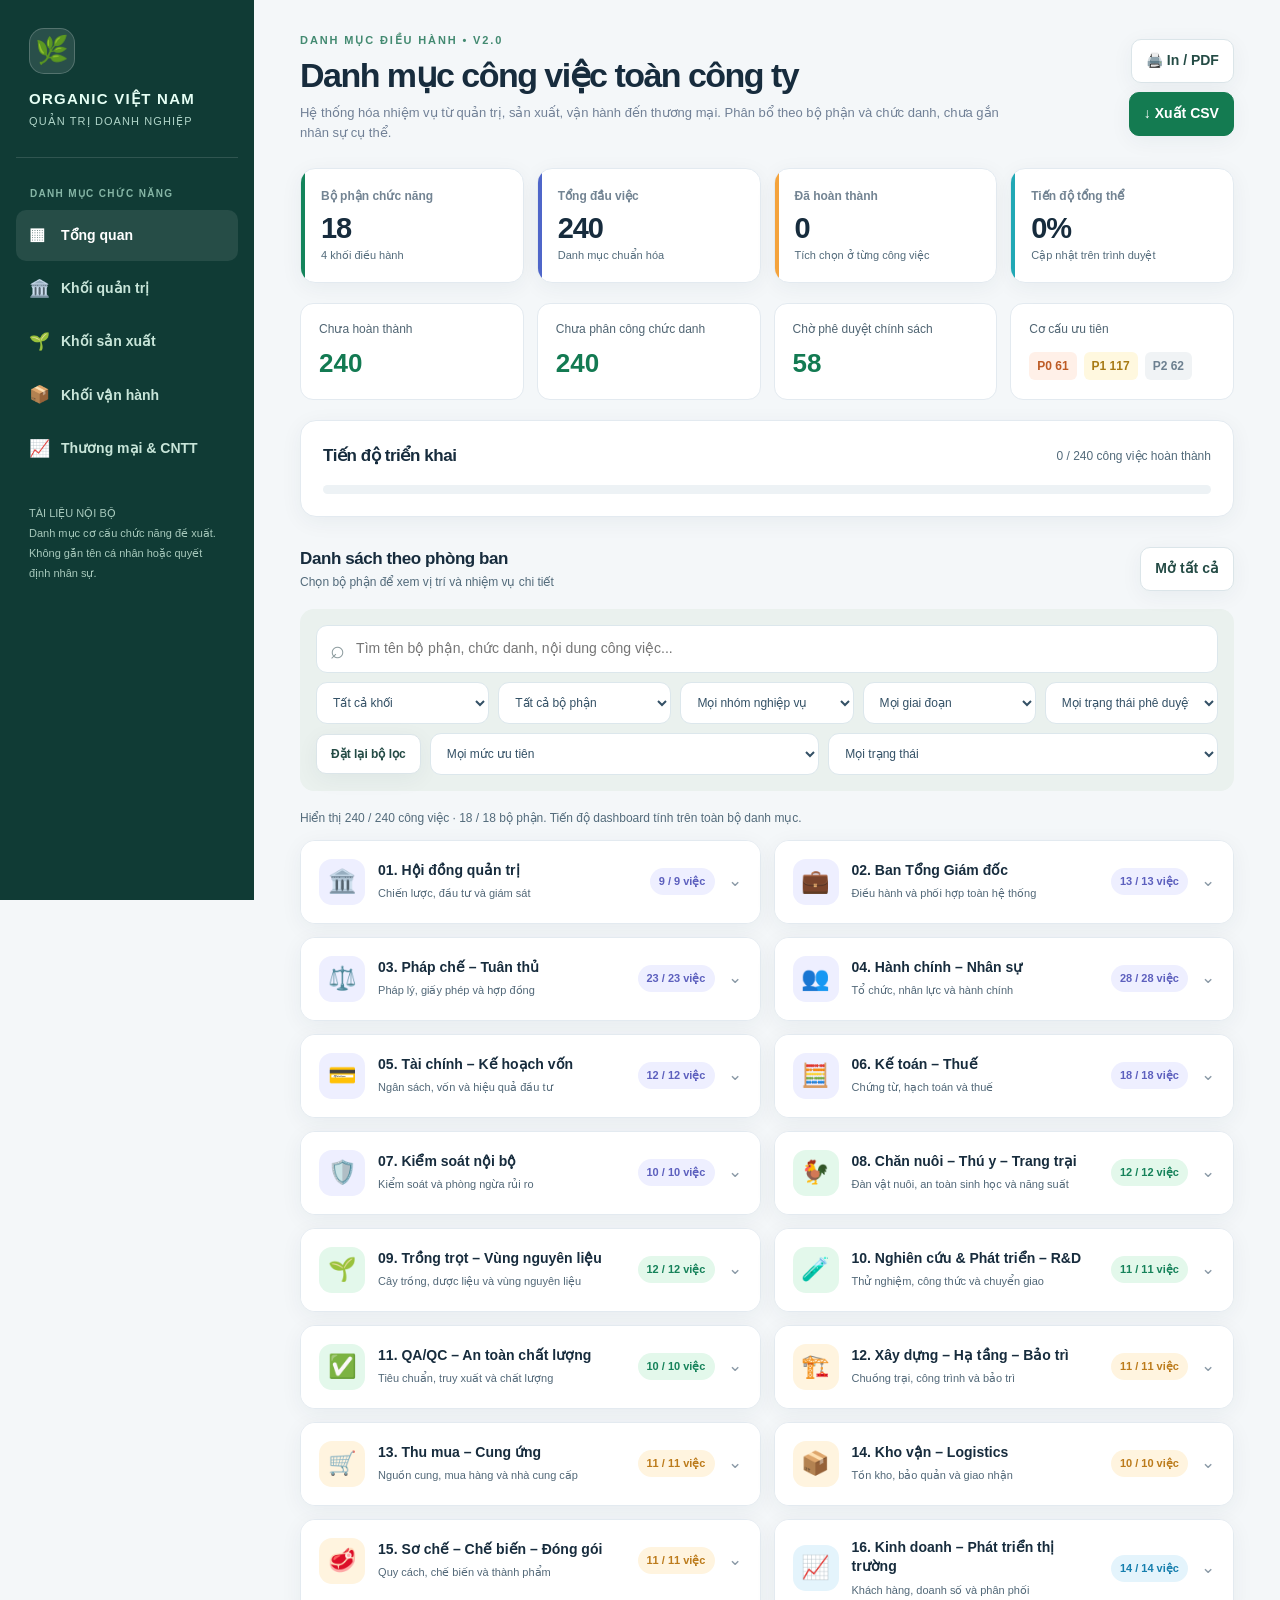
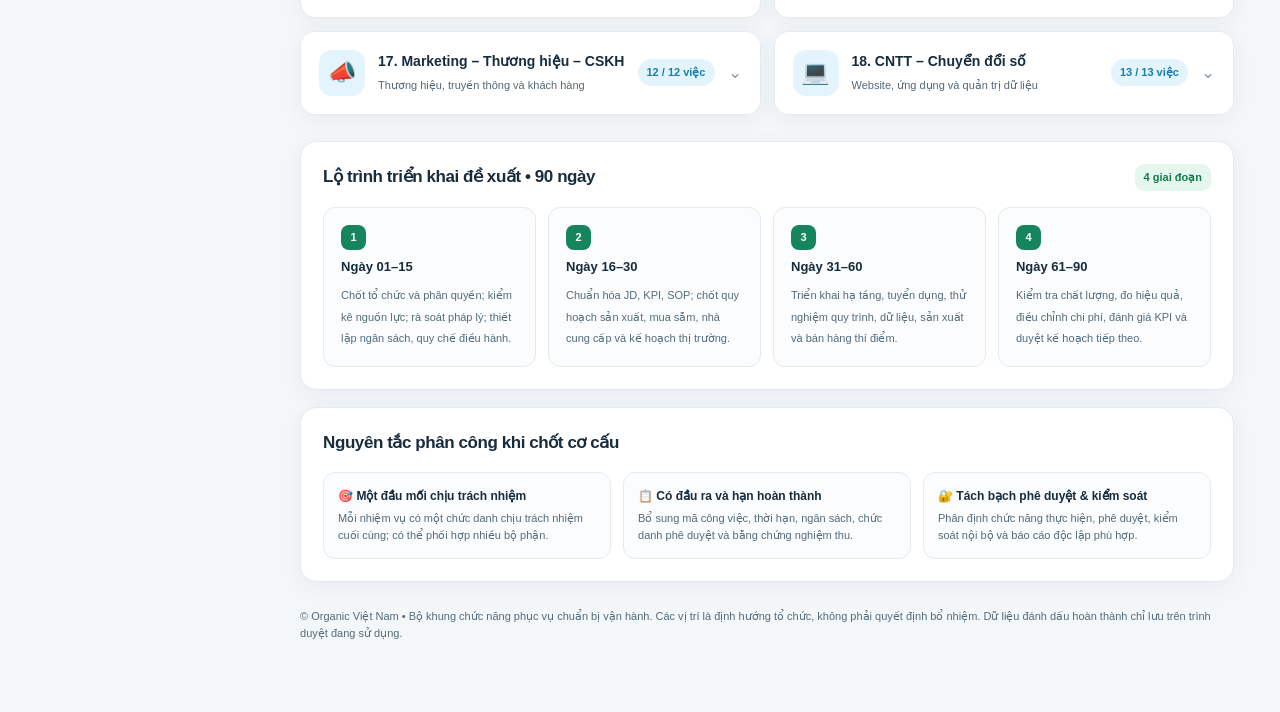
==== commit 6bf3ded3: "up" ====
--- a/index.html
+++ b/index.html
@@ -783,6 +783,144 @@
         "approvalStatus": "Cần xác minh",
         "source": "Đặc tả nâng cấp",
         "notes": "Chờ phê duyệt cơ cấu. Chức danh đề xuất: Trưởng Pháp chế. Chưa xác nhận phân công. Bổ sung theo đặc tả nâng cấp, không phải nội dung trích từ Excel."
+      },
+      {
+        "id": "03-18",
+        "departmentId": "03",
+        "category": "Rủi ro pháp lý và tuân thủ",
+        "name": "Xây dựng hệ thống quản trị rủi ro pháp lý và kiểm soát tuân thủ toàn doanh nghiệp",
+        "title": "Xây dựng hệ thống quản trị rủi ro pháp lý và kiểm soát tuân thủ toàn doanh nghiệp",
+        "description": "Xây dựng khung quản trị rủi ro pháp lý, danh mục nghĩa vụ tuân thủ, tiêu chí đánh giá, đầu mối và cơ chế báo cáo/escalation; trình duyệt trước áp dụng. Pháp chế chủ trì đánh giá pháp lý và hướng dẫn tuân thủ; phối hợp KSNB tích hợp vào ma trận rủi ro chung tại 07-01, giữ chức năng kiểm soát độc lập của KSNB.",
+        "responsibleRole": "Chưa phân công",
+        "collaboratingDepartments": [
+          "07",
+          "02",
+          "01"
+        ],
+        "deliverable": "Dự thảo khung quản trị rủi ro pháp lý, sổ rủi ro/nghĩa vụ tuân thủ, ma trận trách nhiệm, cơ chế báo cáo và hồ sơ trình duyệt.",
+        "priority": "P0",
+        "phase": 1,
+        "status": "todo",
+        "approvalStatus": "Chờ phê duyệt",
+        "source": "Ảnh bổ sung Pháp chế – Tuân thủ",
+        "notes": "Bổ sung từ ảnh bộ phận 03 do người dùng cung cấp. Chờ phê duyệt cơ cấu. Chức danh đề xuất: Trưởng Pháp chế. Chưa xác nhận phân công; việc mới mặc định chưa hoàn thành. Giữ mức ưu tiên trong ảnh; giai đoạn là tham chiếu đề xuất."
+      },
+      {
+        "id": "03-19",
+        "departmentId": "03",
+        "category": "Rủi ro pháp lý và tuân thủ",
+        "name": "Cập nhật, tư vấn và triển khai các quy định pháp luật liên quan đến hoạt động doanh nghiệp",
+        "title": "Cập nhật, tư vấn và triển khai các quy định pháp luật liên quan đến hoạt động doanh nghiệp",
+        "description": "Theo dõi nguồn văn bản có thẩm quyền, xác minh hiệu lực và phạm vi áp dụng; đánh giá tác động, tư vấn các bộ phận và lập kế hoạch triển khai/cập nhật tài liệu nội bộ. Theo dõi bằng chứng thực hiện; không mặc định quy định chưa được xác minh là căn cứ có hiệu lực.",
+        "responsibleRole": "Chưa phân công",
+        "collaboratingDepartments": [
+          "02",
+          "04",
+          "05",
+          "06",
+          "07",
+          "11"
+        ],
+        "deliverable": "Sổ theo dõi văn bản/nguồn/hiệu lực, bản đánh giá tác động, ý kiến tư vấn, kế hoạch triển khai và báo cáo thực hiện theo bộ phận.",
+        "priority": "P0",
+        "phase": 1,
+        "status": "todo",
+        "approvalStatus": "Cần xác minh",
+        "source": "Ảnh bổ sung Pháp chế – Tuân thủ",
+        "notes": "Bổ sung từ ảnh bộ phận 03 do người dùng cung cấp. Chờ phê duyệt cơ cấu. Chức danh đề xuất: Trưởng Pháp chế. Chưa xác nhận phân công; việc mới mặc định chưa hoàn thành. Giữ mức ưu tiên trong ảnh; giai đoạn là tham chiếu đề xuất."
+      },
+      {
+        "id": "03-20",
+        "departmentId": "03",
+        "category": "Rủi ro pháp lý và tuân thủ",
+        "name": "Kiểm soát pháp lý các hoạt động đầu tư, dự án và mở rộng kinh doanh",
+        "title": "Kiểm soát pháp lý các hoạt động đầu tư, dự án và mở rộng kinh doanh",
+        "description": "Rà soát pháp lý phương án đầu tư, dự án và mở rộng kinh doanh theo từng giai đoạn; kiểm tra hồ sơ chủ thể, điều kiện hoạt động, đất đai, giấy phép, giao dịch và thẩm quyền. Tổng hợp điều kiện tiên quyết, rủi ro và vấn đề cần xử lý trước quyết định; không thay thế thẩm quyền phê duyệt đầu tư.",
+        "responsibleRole": "Chưa phân công",
+        "collaboratingDepartments": [
+          "01",
+          "02",
+          "05",
+          "09",
+          "12",
+          "16"
+        ],
+        "deliverable": "Checklist/hồ sơ thẩm tra pháp lý từng dự án, báo cáo rủi ro và điều kiện tiên quyết, danh sách kiến nghị và theo dõi xử lý.",
+        "priority": "P1",
+        "phase": 2,
+        "status": "todo",
+        "approvalStatus": "Cần xác minh",
+        "source": "Ảnh bổ sung Pháp chế – Tuân thủ",
+        "notes": "Bổ sung từ ảnh bộ phận 03 do người dùng cung cấp. Chờ phê duyệt cơ cấu. Chức danh đề xuất: Trưởng Pháp chế. Chưa xác nhận phân công; việc mới mặc định chưa hoàn thành. Giữ mức ưu tiên trong ảnh; giai đoạn là tham chiếu đề xuất."
+      },
+      {
+        "id": "03-21",
+        "departmentId": "03",
+        "category": "Rủi ro pháp lý và tuân thủ",
+        "name": "Quản lý tranh chấp, khiếu nại, vi phạm và xử lý các vấn đề pháp lý phát sinh",
+        "title": "Quản lý tranh chấp, khiếu nại, vi phạm và xử lý các vấn đề pháp lý phát sinh",
+        "description": "Tiếp nhận, phân loại và quản lý hồ sơ vụ việc pháp lý; xác minh dữ kiện, bảo toàn chứng cứ, đánh giá rủi ro và đề xuất phương án theo thẩm quyền; phối hợp tư vấn/đại diện hợp lệ và theo dõi xử lý. HCNS giữ đầu mối quan hệ lao động tại 04-21, CSKH tiếp nhận khiếu nại khách hàng; Pháp chế chủ trì xử lý khía cạnh pháp lý.",
+        "responsibleRole": "Chưa phân công",
+        "collaboratingDepartments": [
+          "02",
+          "04",
+          "17",
+          "07"
+        ],
+        "deliverable": "Sổ vụ việc được phân quyền, bộ hồ sơ/chứng cứ, ý kiến và phương án trình duyệt, nhật ký xử lý và báo cáo kết quả/tồn đọng.",
+        "priority": "P1",
+        "phase": 2,
+        "status": "todo",
+        "approvalStatus": "Không áp dụng",
+        "source": "Ảnh bổ sung Pháp chế – Tuân thủ",
+        "notes": "Bổ sung từ ảnh bộ phận 03 do người dùng cung cấp. Chờ phê duyệt cơ cấu. Chức danh đề xuất: Trưởng Pháp chế. Chưa xác nhận phân công; việc mới mặc định chưa hoàn thành. Giữ mức ưu tiên trong ảnh; giai đoạn là tham chiếu đề xuất."
+      },
+      {
+        "id": "03-22",
+        "departmentId": "03",
+        "category": "Rủi ro pháp lý và tuân thủ",
+        "name": "Tổ chức công tác thanh tra, kiểm tra và làm việc với cơ quan quản lý nhà nước",
+        "title": "Tổ chức công tác thanh tra, kiểm tra và làm việc với cơ quan quản lý nhà nước",
+        "description": "Làm đầu mối chuẩn bị và phối hợp phục vụ các đợt thanh tra, kiểm tra hoặc làm việc với cơ quan quản lý: xác minh yêu cầu/phạm vi, tổ chức cung cấp hồ sơ, phân công đại diện theo thẩm quyền, ghi nhận biên bản và theo dõi kiến nghị. Đây là công tác chuẩn bị/phối hợp của doanh nghiệp, không trao cho doanh nghiệp thẩm quyền thanh tra nhà nước.",
+        "responsibleRole": "Chưa phân công",
+        "collaboratingDepartments": [
+          "02",
+          "04",
+          "06",
+          "07",
+          "11",
+          "12"
+        ],
+        "deliverable": "Danh mục yêu cầu và hồ sơ cung cấp, kế hoạch phối hợp, hồ sơ cử/ủy quyền đại diện, biên bản làm việc và bảng theo dõi kiến nghị/kết luận.",
+        "priority": "P1",
+        "phase": 2,
+        "status": "todo",
+        "approvalStatus": "Không áp dụng",
+        "source": "Ảnh bổ sung Pháp chế – Tuân thủ",
+        "notes": "Bổ sung từ ảnh bộ phận 03 do người dùng cung cấp. Chờ phê duyệt cơ cấu. Chức danh đề xuất: Trưởng Pháp chế. Chưa xác nhận phân công; việc mới mặc định chưa hoàn thành. Giữ mức ưu tiên trong ảnh; giai đoạn là tham chiếu đề xuất."
+      },
+      {
+        "id": "03-23",
+        "departmentId": "03",
+        "category": "Rủi ro pháp lý và tuân thủ",
+        "name": "Kiểm tra, đánh giá tuân thủ định kỳ và giám sát khắc phục các sai phạm",
+        "title": "Kiểm tra, đánh giá tuân thủ định kỳ và giám sát khắc phục các sai phạm",
+        "description": "Lập kế hoạch đánh giá tuân thủ pháp luật theo rủi ro, rà soát căn cứ áp dụng và bằng chứng; ghi nhận phát hiện, thống nhất đầu mối/biện pháp xử lý và kiểm tra bằng chứng khắc phục. Phối hợp KSNB tại 07-06 và 07-07 nhưng giữ phạm vi Pháp chế là tuân thủ pháp luật; KSNB kiểm soát quy trình, hồ sơ và báo cáo độc lập.",
+        "responsibleRole": "Chưa phân công",
+        "collaboratingDepartments": [
+          "07",
+          "02",
+          "04",
+          "06",
+          "11"
+        ],
+        "deliverable": "Kế hoạch/checklist đánh giá tuân thủ, báo cáo phát hiện có căn cứ, danh mục hành động khắc phục và báo cáo xác minh kết quả/điểm còn mở.",
+        "priority": "P1",
+        "phase": 2,
+        "status": "todo",
+        "approvalStatus": "Cần xác minh",
+        "source": "Ảnh bổ sung Pháp chế – Tuân thủ",
+        "notes": "Bổ sung từ ảnh bộ phận 03 do người dùng cung cấp. Chờ phê duyệt cơ cấu. Chức danh đề xuất: Trưởng Pháp chế. Chưa xác nhận phân công; việc mới mặc định chưa hoàn thành. Giữ mức ưu tiên trong ảnh; giai đoạn là tham chiếu đề xuất."
       }
     ],
     "emoji": "⚖️"
@@ -870,20 +1008,23 @@
       },
       {
         "id": "04-05",
-        "name": "Quản lý hợp đồng lao động, BHXH và hồ sơ nhân sự",
+        "name": "Quản lý hợp đồng lao động, BHXH, BHYT, BHTN và hồ sơ nhân sự",
         "priority": "P1",
         "phase": 2,
         "departmentId": "04",
-        "category": "Tổ chức và nhân sự",
-        "title": "Quản lý hợp đồng lao động, BHXH và hồ sơ nhân sự",
-        "description": "Thiết lập phạm vi, điều kiện đầu vào, bước thực hiện và tiêu chí nghiệm thu cho nhiệm vụ: Quản lý hợp đồng lao động, BHXH và hồ sơ nhân sự.",
-        "responsibleRole": "Chưa phân công",
-        "collaboratingDepartments": [],
-        "deliverable": "Hồ sơ quản lý hợp đồng lao động, BHXH và hồ sơ nhân sự; kèm kết quả rà soát, danh mục tồn tại và bằng chứng nghiệm thu.",
-        "status": "todo",
-        "approvalStatus": "Không áp dụng",
-        "source": "Danh mục HTML ban đầu",
-        "notes": "Chờ phê duyệt cơ cấu. Chức danh đề xuất: Trưởng HCNS. Chưa xác nhận phân công."
+        "category": "Tiền lương, bảo hiểm và thuế",
+        "title": "Quản lý hợp đồng lao động, BHXH, BHYT, BHTN và hồ sơ nhân sự",
+        "description": "Quản lý hồ sơ và hợp đồng lao động; chuẩn bị, kê khai và đối chiếu hồ sơ BHXH, BHYT, BHTN, theo dõi biến động và các khoản phải đóng. Phối hợp Kế toán thực hiện đóng bảo hiểm, đối chiếu, xác nhận và hoàn tất hồ sơ quyết toán khi áp dụng; theo dõi kết quả, sai lệch và quyền lợi bảo hiểm.",
+        "responsibleRole": "Chưa phân công",
+        "collaboratingDepartments": [
+          "06",
+          "03"
+        ],
+        "deliverable": "Danh mục hồ sơ lao động; hồ sơ kê khai/biến động BHXH, BHYT, BHTN; bảng đối chiếu nghĩa vụ và chứng từ đóng; hồ sơ xác nhận/quyết toán khi áp dụng, danh sách sai lệch và kết quả xử lý.",
+        "status": "todo",
+        "approvalStatus": "Không áp dụng",
+        "source": "Danh mục HTML ban đầu + Ảnh bổ sung HCNS",
+        "notes": "Chờ phê duyệt cơ cấu. Chức danh đề xuất: Trưởng HCNS. Chưa xác nhận phân công. Bổ sung từ mục 2 trong ảnh HCNS. Kế toán thực hiện kiểm soát và thanh toán theo thẩm quyền; không tự đặt mức đóng hoặc xác nhận nghĩa vụ đã hoàn tất."
       },
       {
         "id": "04-06",
@@ -924,20 +1065,25 @@
       },
       {
         "id": "04-08",
-        "name": "Quản lý văn phòng, công văn và tài sản hành chính",
+        "name": "Quản lý văn phòng, văn thư, con dấu và tài sản hành chính",
         "priority": "P2",
         "phase": 3,
         "departmentId": "04",
-        "category": "Tổ chức và nhân sự",
-        "title": "Quản lý văn phòng, công văn và tài sản hành chính",
-        "description": "Thiết lập phạm vi, điều kiện đầu vào, bước thực hiện và tiêu chí nghiệm thu cho nhiệm vụ: Quản lý văn phòng, công văn và tài sản hành chính.",
-        "responsibleRole": "Chưa phân công",
-        "collaboratingDepartments": [],
-        "deliverable": "Hồ sơ quản lý văn phòng, công văn và tài sản hành chính; kèm kết quả rà soát, danh mục tồn tại và bằng chứng nghiệm thu.",
-        "status": "todo",
-        "approvalStatus": "Không áp dụng",
-        "source": "Danh mục HTML ban đầu",
-        "notes": "Chờ phê duyệt cơ cấu. Chức danh đề xuất: Trưởng HCNS. Chưa xác nhận phân công."
+        "category": "Hành chính và tài sản",
+        "title": "Quản lý văn phòng, văn thư, con dấu và tài sản hành chính",
+        "description": "Vận hành văn phòng; quản lý văn thư, công văn, lưu trữ, con dấu và hồ sơ pháp lý doanh nghiệp theo phân quyền. Phối hợp Pháp chế về nội dung, hiệu lực và hồ sơ pháp lý; lập nhu cầu mua sắm hành chính, phối hợp Thu mua lựa chọn/đặt mua, quản lý cấp phát, thu hồi, bàn giao công cụ dụng cụ và trang thiết bị.",
+        "responsibleRole": "Chưa phân công",
+        "collaboratingDepartments": [
+          "03",
+          "13",
+          "06",
+          "18"
+        ],
+        "deliverable": "Sổ văn thư/công văn, danh mục lưu trữ và nhật ký sử dụng con dấu; danh mục hồ sơ pháp lý có phân quyền; phiếu đề xuất mua sắm, sổ cấp phát/thu hồi và biên bản bàn giao công cụ dụng cụ/trang thiết bị.",
+        "status": "todo",
+        "approvalStatus": "Không áp dụng",
+        "source": "Danh mục HTML ban đầu + Ảnh bổ sung HCNS",
+        "notes": "Chờ phê duyệt cơ cấu. Chức danh đề xuất: Trưởng HCNS. Chưa xác nhận phân công. Bổ sung từ mục 12–13 trong ảnh HCNS. HCNS quản lý hành chính và bàn giao sử dụng; Thu mua chủ trì quy trình mua, Pháp chế kiểm soát pháp lý, Kế toán quản lý ghi nhận và thanh toán."
       },
       {
         "id": "04-09",
@@ -1095,6 +1241,254 @@
         "approvalStatus": "Chờ phê duyệt",
         "source": "Đặc tả nâng cấp",
         "notes": "Chờ phê duyệt cơ cấu. Chức danh đề xuất: Trưởng HCNS. Chưa xác nhận phân công. Bổ sung theo đặc tả nâng cấp, không phải nội dung trích từ Excel."
+      },
+      {
+        "id": "04-17",
+        "departmentId": "04",
+        "category": "Tiền lương, bảo hiểm và thuế",
+        "name": "Tính lương, thưởng, phụ cấp định kỳ và phối hợp thanh toán lương",
+        "title": "Tính lương, thưởng, phụ cấp định kỳ và phối hợp thanh toán lương",
+        "description": "Tổng hợp chấm công, biến động lao động, lương, thưởng và phụ cấp theo căn cứ đã duyệt; tính và đối soát bảng lương định kỳ, trình theo thẩm quyền. Bàn giao hồ sơ cho Kế toán tại 06-08 để kiểm tra và thực hiện thanh toán lương; theo dõi kết quả chi trả, xử lý chênh lệch và giải đáp bảng lương.",
+        "responsibleRole": "Chưa phân công",
+        "collaboratingDepartments": [
+          "06",
+          "02"
+        ],
+        "deliverable": "Bảng tính lương/thưởng/phụ cấp định kỳ, bảng đối soát và hồ sơ trình duyệt; biên bản bàn giao cho 06-08, kết quả chi trả được xác nhận và danh mục sai lệch đã xử lý.",
+        "priority": "P1",
+        "phase": 2,
+        "status": "todo",
+        "approvalStatus": "Không áp dụng",
+        "source": "Ảnh bổ sung HCNS",
+        "notes": "Bổ sung từ ảnh 16 nội dung HCNS do người dùng cung cấp. Chờ phê duyệt cơ cấu. Chức danh đề xuất: Chuyên viên C&B. Chưa xác nhận phân công; việc mới mặc định chưa hoàn thành."
+      },
+      {
+        "id": "04-18",
+        "departmentId": "04",
+        "category": "Tiền lương, bảo hiểm và thuế",
+        "name": "Chuẩn bị dữ liệu và phối hợp kê khai, quyết toán thuế TNCN, TNDN",
+        "title": "Chuẩn bị dữ liệu và phối hợp kê khai, quyết toán thuế TNCN, TNDN",
+        "description": "Thu thập và đối soát dữ liệu thu nhập, khấu trừ và hồ sơ liên quan phục vụ kê khai, quyết toán thuế TNCN; phối hợp Kế toán chủ trì kê khai/quyết toán tại 06-07. Cung cấp, đối soát hồ sơ chi phí lương, thưởng, phụ cấp, bảo hiểm và phúc lợi phục vụ kê khai/quyết toán thuế TNDN; xử lý yêu cầu bổ sung và theo dõi kết quả.",
+        "responsibleRole": "Chưa phân công",
+        "collaboratingDepartments": [
+          "06",
+          "03"
+        ],
+        "deliverable": "Bộ dữ liệu/hồ sơ thu nhập và khấu trừ phục vụ TNCN; bộ hồ sơ chi phí nhân sự phục vụ TNDN; biên bản đối soát, bàn giao cho Kế toán và danh mục sai lệch đã xử lý.",
+        "priority": "P1",
+        "phase": 2,
+        "status": "todo",
+        "approvalStatus": "Không áp dụng",
+        "source": "Ảnh bổ sung HCNS",
+        "notes": "Bổ sung từ ảnh 16 nội dung HCNS do người dùng cung cấp. Chờ phê duyệt cơ cấu. Chức danh đề xuất: Chuyên viên C&B. Chưa xác nhận phân công; việc mới mặc định chưa hoàn thành."
+      },
+      {
+        "id": "04-19",
+        "departmentId": "04",
+        "category": "Quan hệ và hồ sơ lao động",
+        "name": "Thực hiện chế độ, chính sách và phúc lợi người lao động",
+        "title": "Thực hiện chế độ, chính sách và phúc lợi người lao động",
+        "description": "Tổ chức thực hiện các chế độ, chính sách và phúc lợi có căn cứ áp dụng; tiếp nhận hồ sơ/yêu cầu, kiểm tra điều kiện, trình xử lý, phối hợp chi trả và theo dõi phản hồi. Những nội dung chưa được duyệt phải trình xác nhận trước khi áp dụng.",
+        "responsibleRole": "Chưa phân công",
+        "collaboratingDepartments": [
+          "06",
+          "03",
+          "02"
+        ],
+        "deliverable": "Danh mục chế độ/phúc lợi và căn cứ hiệu lực, hồ sơ tiếp nhận/xử lý, bảng theo dõi thực hiện và báo cáo vấn đề tồn đọng.",
+        "priority": "P1",
+        "phase": 2,
+        "status": "todo",
+        "approvalStatus": "Không áp dụng",
+        "source": "Ảnh bổ sung HCNS",
+        "notes": "Bổ sung từ ảnh 16 nội dung HCNS do người dùng cung cấp. Chờ phê duyệt cơ cấu. Chức danh đề xuất: Chuyên viên C&B. Chưa xác nhận phân công; việc mới mặc định chưa hoàn thành."
+      },
+      {
+        "id": "04-20",
+        "departmentId": "04",
+        "category": "Quan hệ và hồ sơ lao động",
+        "name": "Thực hiện thủ tục điều chuyển, bổ nhiệm, miễn nhiệm và nghỉ việc",
+        "title": "Thực hiện thủ tục điều chuyển, bổ nhiệm, miễn nhiệm và nghỉ việc",
+        "description": "Chuẩn bị và xử lý thủ tục biến động lao động theo hồ sơ và quyết định có căn cứ: điều chuyển, bổ nhiệm, miễn nhiệm, nghỉ việc; kiểm tra thẩm quyền, bàn giao công việc/tài sản, cập nhật hồ sơ và phối hợp thu hồi/cấp quyền hệ thống. Không coi danh mục này là quyết định nhân sự có hiệu lực.",
+        "responsibleRole": "Chưa phân công",
+        "collaboratingDepartments": [
+          "02",
+          "03",
+          "06",
+          "18"
+        ],
+        "deliverable": "Bộ hồ sơ thủ tục theo từng loại biến động, checklist thẩm quyền và bàn giao, bảng cập nhật hồ sơ/chế độ/tài khoản có xác nhận phối hợp.",
+        "priority": "P1",
+        "phase": 2,
+        "status": "todo",
+        "approvalStatus": "Cần xác minh",
+        "source": "Ảnh bổ sung HCNS",
+        "notes": "Bổ sung từ ảnh 16 nội dung HCNS do người dùng cung cấp. Chờ phê duyệt cơ cấu. Chức danh đề xuất: Chuyên viên nhân sự. Chưa xác nhận phân công; việc mới mặc định chưa hoàn thành."
+      },
+      {
+        "id": "04-21",
+        "departmentId": "04",
+        "category": "Quan hệ và hồ sơ lao động",
+        "name": "Tiếp nhận, xử lý tranh chấp, khiếu nại và quan hệ lao động",
+        "title": "Tiếp nhận, xử lý tranh chấp, khiếu nại và quan hệ lao động",
+        "description": "Thiết lập đầu mối tiếp nhận, ghi nhận và phân loại vấn đề quan hệ lao động; phối hợp Pháp chế xác minh, đối thoại, đề xuất phương án xử lý theo thẩm quyền; theo dõi thực hiện, phản hồi và lưu hồ sơ có phân quyền.",
+        "responsibleRole": "Chưa phân công",
+        "collaboratingDepartments": [
+          "03",
+          "02"
+        ],
+        "deliverable": "Sổ theo dõi vụ việc đã phân quyền, biên bản xác minh/đối thoại, hồ sơ phương án được duyệt và báo cáo tình trạng xử lý.",
+        "priority": "P1",
+        "phase": 2,
+        "status": "todo",
+        "approvalStatus": "Không áp dụng",
+        "source": "Ảnh bổ sung HCNS",
+        "notes": "Bổ sung từ ảnh 16 nội dung HCNS do người dùng cung cấp. Chờ phê duyệt cơ cấu. Chức danh đề xuất: Chuyên viên quan hệ lao động. Chưa xác nhận phân công; việc mới mặc định chưa hoàn thành."
+      },
+      {
+        "id": "04-22",
+        "departmentId": "04",
+        "category": "Phát triển và đánh giá nhân sự",
+        "name": "Xây dựng lộ trình phát triển nghề nghiệp và thăng tiến",
+        "title": "Xây dựng lộ trình phát triển nghề nghiệp và thăng tiến",
+        "description": "Thiết kế lộ trình nghề nghiệp theo nhóm chức danh; xác định tiêu chuẩn năng lực, yêu cầu phát triển, tiêu chí xét thăng tiến và kết nối kế hoạch đào tạo/kế nhiệm. Trình cơ chế theo thẩm quyền trước áp dụng; không mặc định phê duyệt thăng chức hoặc bổ nhiệm.",
+        "responsibleRole": "Chưa phân công",
+        "collaboratingDepartments": [
+          "02"
+        ],
+        "deliverable": "Khung lộ trình nghề nghiệp, ma trận năng lực/cấp bậc, tiêu chí xét thăng tiến và hồ sơ trình duyệt, kế hoạch phát triển theo vai trò.",
+        "priority": "P1",
+        "phase": 2,
+        "status": "todo",
+        "approvalStatus": "Chờ phê duyệt",
+        "source": "Ảnh bổ sung HCNS",
+        "notes": "Bổ sung từ ảnh 16 nội dung HCNS do người dùng cung cấp. Chờ phê duyệt cơ cấu. Chức danh đề xuất: Chuyên viên phát triển nhân sự. Chưa xác nhận phân công; việc mới mặc định chưa hoàn thành."
+      },
+      {
+        "id": "04-23",
+        "departmentId": "04",
+        "category": "Phát triển và đánh giá nhân sự",
+        "name": "Tổ chức đánh giá năng lực và hiệu quả làm việc định kỳ",
+        "title": "Tổ chức đánh giá năng lực và hiệu quả làm việc định kỳ",
+        "description": "Triển khai kỳ đánh giá theo bộ tiêu chí/quy trình đã được duyệt, liên kết KPI và năng lực theo chức danh; hướng dẫn các bộ phận, tổng hợp minh chứng, đối soát kết quả, phản hồi và theo dõi kế hoạch cải thiện. Công việc này triển khai đánh giá, tách khỏi thiết kế quy trình tại 04-15.",
+        "responsibleRole": "Chưa phân công",
+        "collaboratingDepartments": [
+          "02",
+          "07"
+        ],
+        "deliverable": "Kế hoạch kỳ đánh giá, biểu mẫu/minh chứng, báo cáo tổng hợp theo bộ phận/chức danh, biên bản phản hồi và kế hoạch cải thiện có theo dõi.",
+        "priority": "P1",
+        "phase": 2,
+        "status": "todo",
+        "approvalStatus": "Không áp dụng",
+        "source": "Ảnh bổ sung HCNS",
+        "notes": "Bổ sung từ ảnh 16 nội dung HCNS do người dùng cung cấp. Chờ phê duyệt cơ cấu. Chức danh đề xuất: Chuyên viên phát triển nhân sự. Chưa xác nhận phân công; việc mới mặc định chưa hoàn thành."
+      },
+      {
+        "id": "04-24",
+        "departmentId": "04",
+        "category": "Sức khỏe và an toàn lao động",
+        "name": "Tổ chức khám sức khỏe định kỳ và thực hiện an toàn, vệ sinh lao động",
+        "title": "Tổ chức khám sức khỏe định kỳ và thực hiện an toàn, vệ sinh lao động",
+        "description": "Lập kế hoạch khám sức khỏe định kỳ theo nhu cầu/vị trí và căn cứ áp dụng; phối hợp lựa chọn đơn vị, tổ chức triển khai, quản lý hồ sơ sức khỏe có phân quyền và theo dõi kiến nghị. Phối hợp các đơn vị thực hiện chế độ an toàn, vệ sinh lao động, đào tạo, trang bị và theo dõi biện pháp khắc phục.",
+        "responsibleRole": "Chưa phân công",
+        "collaboratingDepartments": [
+          "11",
+          "08",
+          "09",
+          "12",
+          "15",
+          "13"
+        ],
+        "deliverable": "Kế hoạch và hồ sơ tổ chức khám, báo cáo tổng hợp được phân quyền; hồ sơ triển khai an toàn/vệ sinh lao động, danh mục kiến nghị và kết quả khắc phục.",
+        "priority": "P1",
+        "phase": 2,
+        "status": "todo",
+        "approvalStatus": "Không áp dụng",
+        "source": "Ảnh bổ sung HCNS",
+        "notes": "Bổ sung từ ảnh 16 nội dung HCNS do người dùng cung cấp. Chờ phê duyệt cơ cấu. Chức danh đề xuất: Chuyên viên HCNS phụ trách an toàn lao động. Chưa xác nhận phân công; việc mới mặc định chưa hoàn thành."
+      },
+      {
+        "id": "04-25",
+        "departmentId": "04",
+        "category": "Dữ liệu và báo cáo nhân sự",
+        "name": "Thực hiện báo cáo lao động định kỳ với cơ quan nhà nước",
+        "title": "Thực hiện báo cáo lao động định kỳ với cơ quan nhà nước",
+        "description": "Rà soát nghĩa vụ báo cáo lao động áp dụng; lập lịch theo căn cứ được xác minh, tổng hợp/đối soát số liệu, trình ký và gửi báo cáo theo thẩm quyền; lưu bằng chứng tiếp nhận và xử lý yêu cầu bổ sung. Không tự đặt kỳ hạn pháp lý chưa được kiểm tra.",
+        "responsibleRole": "Chưa phân công",
+        "collaboratingDepartments": [
+          "03",
+          "02"
+        ],
+        "deliverable": "Danh mục nghĩa vụ và lịch báo cáo có nguồn, bộ dữ liệu đối soát, hồ sơ trình ký, bản báo cáo đã gửi và bằng chứng tiếp nhận.",
+        "priority": "P1",
+        "phase": 2,
+        "status": "todo",
+        "approvalStatus": "Cần xác minh",
+        "source": "Ảnh bổ sung HCNS",
+        "notes": "Bổ sung từ ảnh 16 nội dung HCNS do người dùng cung cấp. Chờ phê duyệt cơ cấu. Chức danh đề xuất: Chuyên viên nhân sự. Chưa xác nhận phân công; việc mới mặc định chưa hoàn thành."
+      },
+      {
+        "id": "04-26",
+        "departmentId": "04",
+        "category": "Ngân sách hành chính – nhân sự",
+        "name": "Lập ngân sách và kiểm soát chi phí hành chính, nhân sự",
+        "title": "Lập ngân sách và kiểm soát chi phí hành chính, nhân sự",
+        "description": "Tổng hợp nhu cầu chi phí hành chính, tuyển dụng, đào tạo, lương, bảo hiểm và phúc lợi; lập ngân sách theo hạng mục, phối hợp Tài chính thẩm định/trình duyệt. Theo dõi thực hiện và chênh lệch so với ngân sách được duyệt, cảnh báo và đề xuất điều chỉnh.",
+        "responsibleRole": "Chưa phân công",
+        "collaboratingDepartments": [
+          "05",
+          "06",
+          "13"
+        ],
+        "deliverable": "Bảng ngân sách HCNS kèm căn cứ, hồ sơ trình duyệt; báo cáo thực hiện/chênh lệch và danh mục cảnh báo, đề xuất điều chỉnh.",
+        "priority": "P1",
+        "phase": 2,
+        "status": "todo",
+        "approvalStatus": "Chờ phê duyệt",
+        "source": "Ảnh bổ sung HCNS",
+        "notes": "Bổ sung từ ảnh 16 nội dung HCNS do người dùng cung cấp. Chờ phê duyệt cơ cấu. Chức danh đề xuất: Trưởng HCNS. Chưa xác nhận phân công; việc mới mặc định chưa hoàn thành."
+      },
+      {
+        "id": "04-27",
+        "departmentId": "04",
+        "category": "Tuân thủ lao động",
+        "name": "Kiểm tra, giám sát tuân thủ pháp luật lao động",
+        "title": "Kiểm tra, giám sát tuân thủ pháp luật lao động",
+        "description": "Phối hợp Pháp chế xác định yêu cầu áp dụng và xây dựng checklist kiểm tra hồ sơ lao động, hợp đồng, chấm công, chế độ và điều kiện làm việc; tổ chức rà soát, ghi nhận vấn đề, giao đầu mối khắc phục và theo dõi bằng chứng hoàn tất. Không tự kết luận tuân thủ pháp lý khi chưa đủ căn cứ.",
+        "responsibleRole": "Chưa phân công",
+        "collaboratingDepartments": [
+          "03",
+          "07"
+        ],
+        "deliverable": "Checklist và căn cứ được xác minh, biên bản kiểm tra, danh mục vấn đề/rủi ro và báo cáo theo dõi khắc phục có bằng chứng.",
+        "priority": "P1",
+        "phase": 2,
+        "status": "todo",
+        "approvalStatus": "Cần xác minh",
+        "source": "Ảnh bổ sung HCNS",
+        "notes": "Bổ sung từ ảnh 16 nội dung HCNS do người dùng cung cấp. Chờ phê duyệt cơ cấu. Chức danh đề xuất: Trưởng HCNS. Chưa xác nhận phân công; việc mới mặc định chưa hoàn thành."
+      },
+      {
+        "id": "04-28",
+        "departmentId": "04",
+        "category": "Dữ liệu và báo cáo nhân sự",
+        "name": "Xây dựng báo cáo, thống kê và phân tích dữ liệu nhân sự",
+        "title": "Xây dựng báo cáo, thống kê và phân tích dữ liệu nhân sự",
+        "description": "Chuẩn hóa dữ liệu theo bộ phận/chức danh, định nghĩa chỉ số và quyền truy cập; xây dựng báo cáo/thống kê về định biên, tuyển dụng, biến động, đào tạo, hiệu suất và chi phí; đối soát dữ liệu và phân tích xu hướng phục vụ điều hành. Danh mục công việc và bản xuất không chứa tên nhân sự.",
+        "responsibleRole": "Chưa phân công",
+        "collaboratingDepartments": [
+          "18",
+          "02",
+          "05"
+        ],
+        "deliverable": "Từ điển chỉ số/nguồn dữ liệu, bộ mẫu báo cáo nhân sự, quy tắc kiểm tra/phân quyền và báo cáo phân tích tổng hợp theo bộ phận/chức danh.",
+        "priority": "P1",
+        "phase": 2,
+        "status": "todo",
+        "approvalStatus": "Không áp dụng",
+        "source": "Ảnh bổ sung HCNS",
+        "notes": "Bổ sung từ ảnh 16 nội dung HCNS do người dùng cung cấp. Chờ phê duyệt cơ cấu. Chức danh đề xuất: Chuyên viên dữ liệu nhân sự. Chưa xác nhận phân công; việc mới mặc định chưa hoàn thành."
       }
     ],
     "emoji": "👥"
@@ -1404,41 +1798,45 @@
       },
       {
         "id": "06-04",
-        "name": "Hạch toán chi phí đầu tư, sản xuất và tài sản cố định",
+        "name": "Hạch toán các nghiệp vụ kinh tế phát sinh",
         "priority": "P1",
         "phase": 2,
         "departmentId": "06",
         "category": "Kiểm kê và chuyển giao tài sản",
-        "title": "Hạch toán chi phí đầu tư, sản xuất và tài sản cố định",
-        "description": "Ghi nhận đầu tư, chi phí và tài sản theo bản chất giao dịch và hồ sơ hợp lệ; chỉ ghi nhận vốn chủ sở hữu khi đủ căn cứ.",
+        "title": "Hạch toán các nghiệp vụ kinh tế phát sinh",
+        "description": "Hạch toán các nghiệp vụ kinh tế phát sinh về thu, chi, mua, bán, lương, công nợ, đầu tư, sản xuất và tài sản cố định theo bản chất giao dịch và hồ sơ hợp lệ; chỉ ghi nhận vốn chủ sở hữu khi đủ căn cứ.",
         "responsibleRole": "Chưa phân công",
         "collaboratingDepartments": [
           "03",
           "05",
           "07"
         ],
-        "deliverable": "Bộ chứng từ, biên bản bàn giao, đối chiếu giá trị và bảng hạch toán theo từng loại giao dịch.",
+        "deliverable": "Bộ chứng từ, bút toán và sổ kế toán theo từng loại nghiệp vụ; biên bản bàn giao, đối chiếu giá trị và bảng hạch toán cho giao dịch tài sản khi áp dụng.",
         "status": "todo",
         "approvalStatus": "Cần xác minh",
-        "source": "Hợp nhất từ hai nguồn",
-        "notes": "Chờ phê duyệt cơ cấu. Chức danh đề xuất: Kế toán trưởng/Phụ trách kế toán. Chưa xác nhận phân công. Tham chiếu Sheet1!B30. Không tự ghi nhận tài sản cá nhân thành vốn chủ sở hữu."
+        "source": "Hợp nhất từ hai nguồn + Ảnh chỉnh sửa Kế toán – Thuế",
+        "notes": "Chờ phê duyệt cơ cấu. Chức danh đề xuất: Kế toán trưởng/Phụ trách kế toán. Chưa xác nhận phân công. Đổi tên và mở rộng phạm vi theo ảnh chỉnh sửa bộ phận 06; giữ nguyên ID và checklist. Tham chiếu Sheet1!B30. Không tự ghi nhận tài sản cá nhân thành vốn chủ sở hữu."
       },
       {
         "id": "06-05",
-        "name": "Theo dõi nhập xuất tồn và đối chiếu công nợ",
+        "name": "Theo dõi, kiểm soát nhập – xuất – tồn kho",
         "priority": "P1",
         "phase": 2,
         "departmentId": "06",
         "category": "Kế toán và giá thành",
-        "title": "Theo dõi nhập xuất tồn và đối chiếu công nợ",
-        "description": "Thiết lập phạm vi, điều kiện đầu vào, bước thực hiện và tiêu chí nghiệm thu cho nhiệm vụ: Theo dõi nhập xuất tồn và đối chiếu công nợ.",
-        "responsibleRole": "Chưa phân công",
-        "collaboratingDepartments": [],
-        "deliverable": "Hồ sơ theo dõi nhập xuất tồn và đối chiếu công nợ; kèm kết quả rà soát, danh mục tồn tại và bằng chứng nghiệm thu.",
-        "status": "todo",
-        "approvalStatus": "Không áp dụng",
-        "source": "Danh mục HTML ban đầu",
-        "notes": "Chờ phê duyệt cơ cấu. Chức danh đề xuất: Kế toán trưởng/Phụ trách kế toán. Chưa xác nhận phân công."
+        "title": "Theo dõi, kiểm soát nhập – xuất – tồn kho",
+        "description": "Theo dõi số lượng và giá trị nhập, xuất, tồn theo kho, mặt hàng và lô; đối chiếu chứng từ với sổ kho, sổ kế toán; kiểm tra chênh lệch và phối hợp xử lý.",
+        "responsibleRole": "Chưa phân công",
+        "collaboratingDepartments": [
+          "14",
+          "13",
+          "15"
+        ],
+        "deliverable": "Sổ nhập – xuất – tồn theo kho/mặt hàng/lô, bảng đối chiếu sổ kho với kế toán và danh sách chênh lệch kèm tình trạng xử lý.",
+        "status": "todo",
+        "approvalStatus": "Không áp dụng",
+        "source": "Danh mục HTML ban đầu",
+        "notes": "Chờ phê duyệt cơ cấu. Chức danh đề xuất: Kế toán trưởng/Phụ trách kế toán. Chưa xác nhận phân công. Giữ ID cũ khi tách nghiệp vụ; công nợ được theo dõi riêng tại 06-14. Mở rộng theo đặc tả nâng cấp."
       },
       {
         "id": "06-06",
@@ -1481,20 +1879,23 @@
       },
       {
         "id": "06-08",
-        "name": "Kiểm soát bảng lương và thanh toán nhà cung cấp",
+        "name": "Kiểm tra, đối chiếu bảng lương và thực hiện thanh toán lương",
         "priority": "P2",
         "phase": 3,
         "departmentId": "06",
         "category": "Kế toán và giá thành",
-        "title": "Kiểm soát bảng lương và thanh toán nhà cung cấp",
-        "description": "Thiết lập phạm vi, điều kiện đầu vào, bước thực hiện và tiêu chí nghiệm thu cho nhiệm vụ: Kiểm soát bảng lương và thanh toán nhà cung cấp.",
-        "responsibleRole": "Chưa phân công",
-        "collaboratingDepartments": [],
-        "deliverable": "Hồ sơ kiểm soát bảng lương và thanh toán nhà cung cấp; kèm kết quả rà soát, danh mục tồn tại và bằng chứng nghiệm thu.",
-        "status": "todo",
-        "approvalStatus": "Không áp dụng",
-        "source": "Danh mục HTML ban đầu",
-        "notes": "Chờ phê duyệt cơ cấu. Chức danh đề xuất: Kế toán trưởng/Phụ trách kế toán. Chưa xác nhận phân công."
+        "title": "Kiểm tra, đối chiếu bảng lương và thực hiện thanh toán lương",
+        "description": "Kiểm tra, đối chiếu bảng lương với dữ liệu chấm công, hồ sơ và căn cứ lương đã được phê duyệt; xử lý sai lệch, thực hiện thanh toán lương theo thẩm quyền và đối chiếu kết quả chi trả.",
+        "responsibleRole": "Chưa phân công",
+        "collaboratingDepartments": [
+          "04",
+          "05"
+        ],
+        "deliverable": "Bảng đối chiếu chấm công – bảng lương, danh sách sai lệch đã xử lý, hồ sơ phê duyệt thanh toán và chứng từ chi trả lương.",
+        "status": "todo",
+        "approvalStatus": "Không áp dụng",
+        "source": "Danh mục HTML ban đầu",
+        "notes": "Chờ phê duyệt cơ cấu. Chức danh đề xuất: Kế toán trưởng/Phụ trách kế toán. Chưa xác nhận phân công. Giữ ID cũ khi tách nghiệp vụ; thanh toán nhà cung cấp chuyển sang 06-15. Không tự xác lập mức lương hoặc quyền phê duyệt. Mở rộng theo đặc tả nâng cấp."
       },
       {
         "id": "06-09",
@@ -1594,6 +1995,115 @@
         "approvalStatus": "Cần xác minh",
         "source": "Đặc tả nâng cấp",
         "notes": "Chờ phê duyệt cơ cấu. Chức danh đề xuất: Kế toán trưởng/Phụ trách kế toán. Chưa xác nhận phân công. Bổ sung theo đặc tả nâng cấp, không phải nội dung trích từ Excel."
+      },
+      {
+        "id": "06-14",
+        "departmentId": "06",
+        "category": "Kế toán và giá thành",
+        "name": "Theo dõi và quản lý công nợ phải thu, phải trả",
+        "title": "Theo dõi và quản lý công nợ phải thu, phải trả",
+        "description": "Theo dõi công nợ phải thu theo khách hàng, hợp đồng và hạn thanh toán; theo dõi công nợ phải trả theo nhà cung cấp và thời hạn đến hạn. Đối chiếu, xác nhận công nợ định kỳ; lập báo cáo tuổi nợ, công nợ quá hạn và cảnh báo rủi ro. Phối hợp bộ phận Kinh doanh thu hồi công nợ; kế toán chịu trách nhiệm sổ chi tiết, đối chiếu và báo cáo, không tạo nhiệm vụ bán hàng trùng lặp.",
+        "responsibleRole": "Chưa phân công",
+        "collaboratingDepartments": [
+          "16",
+          "13",
+          "05"
+        ],
+        "deliverable": "Sổ chi tiết phải thu theo khách hàng/hợp đồng/hạn thanh toán và phải trả theo nhà cung cấp/thời hạn đến hạn; biên bản đối chiếu, xác nhận công nợ định kỳ; báo cáo tuổi nợ, công nợ quá hạn, cảnh báo rủi ro và nhật ký phối hợp thu hồi công nợ.",
+        "priority": "P1",
+        "phase": 2,
+        "status": "todo",
+        "approvalStatus": "Không áp dụng",
+        "source": "Đặc tả nâng cấp",
+        "notes": "Tách từ 06-05 theo yêu cầu cập nhật bộ phận 06. Chức danh đề xuất: Kế toán công nợ; chưa xác nhận phân công. Giữ nguyên ID và checklist các việc cũ; việc mới mặc định chưa hoàn thành."
+      },
+      {
+        "id": "06-15",
+        "departmentId": "06",
+        "category": "Kế toán và giá thành",
+        "name": "Kiểm tra chứng từ và thực hiện thanh toán cho nhà cung cấp",
+        "title": "Kiểm tra chứng từ và thực hiện thanh toán cho nhà cung cấp",
+        "description": "Kiểm tra tính đầy đủ, khớp đúng của hồ sơ nhà cung cấp; đối chiếu nghĩa vụ phải trả với công nợ tại 06-14, điều kiện hợp đồng và nghiệm thu; thực hiện thanh toán theo ngân sách và phê duyệt có căn cứ; lưu chứng từ, đối chiếu và cập nhật kết quả thanh toán.",
+        "responsibleRole": "Chưa phân công",
+        "collaboratingDepartments": [
+          "13",
+          "05",
+          "14"
+        ],
+        "deliverable": "Bộ chứng từ thanh toán đã đối chiếu hợp đồng, đơn mua, hóa đơn và nghiệm thu; bảng theo dõi hạn thanh toán, hồ sơ phê duyệt và chứng từ chi trả/đối chiếu ngân hàng.",
+        "priority": "P2",
+        "phase": 3,
+        "status": "todo",
+        "approvalStatus": "Không áp dụng",
+        "source": "Đặc tả nâng cấp",
+        "notes": "Tách từ 06-08 theo yêu cầu cập nhật bộ phận 06. Chức danh đề xuất: Kế toán thanh toán; chưa xác nhận phân công. Việc mới mặc định chưa hoàn thành; không tự đặt hạn mức hoặc quyền phê duyệt."
+      },
+      {
+        "id": "06-16",
+        "departmentId": "06",
+        "category": "Kiểm soát và quyết toán kế toán",
+        "name": "Kiểm soát doanh thu, giá vốn và xác định kết quả kinh doanh",
+        "title": "Kiểm soát doanh thu, giá vốn và xác định kết quả kinh doanh",
+        "description": "Kiểm tra, đối soát doanh thu với hợp đồng, hóa đơn, giao nhận và sổ chi tiết; rà soát giá vốn từ kết quả tập hợp chi phí tại 06-06, đối chiếu kỳ ghi nhận và phân bổ. Tổng hợp doanh thu, giá vốn, chi phí và xác định kết quả kinh doanh theo kỳ/đối tượng; xử lý chênh lệch trước khi chuyển số liệu cho báo cáo tại 06-10. Đây là kiểm soát và xác định kết quả, không tạo lại việc tập hợp chi phí hoặc lập báo cáo tài chính.",
+        "responsibleRole": "Chưa phân công",
+        "collaboratingDepartments": [
+          "05",
+          "16",
+          "14",
+          "15"
+        ],
+        "deliverable": "Bảng kiểm soát/đối soát doanh thu – giá vốn – chi phí theo kỳ, bảng xác định kết quả kinh doanh có nguồn số liệu và danh mục chênh lệch kèm kết quả xử lý.",
+        "priority": "P0",
+        "phase": 1,
+        "status": "todo",
+        "approvalStatus": "Không áp dụng",
+        "source": "Ảnh bổ sung Kế toán – Thuế",
+        "notes": "Bổ sung từ ảnh bộ phận 06 sau khi loại trùng do người dùng cung cấp. Chờ phê duyệt cơ cấu. Chức danh đề xuất: Kế toán trưởng/Phụ trách kế toán. Chưa xác nhận phân công; việc mới mặc định chưa hoàn thành. Giữ mức ưu tiên trong ảnh; giai đoạn là tham chiếu đề xuất."
+      },
+      {
+        "id": "06-17",
+        "departmentId": "06",
+        "category": "Kiểm soát và quyết toán kế toán",
+        "name": "Tổ chức công tác quyết toán thuế, kiểm toán và giải trình với cơ quan chức năng",
+        "title": "Tổ chức công tác quyết toán thuế, kiểm toán và giải trình với cơ quan chức năng",
+        "description": "Lập kế hoạch và chuẩn bị hồ sơ quyết toán thuế từ dữ liệu kê khai/nộp thuế định kỳ tại 06-07; tổ chức đối soát, rà soát chênh lệch và hoàn thiện hồ sơ theo căn cứ áp dụng. Chuẩn bị, phối hợp công tác kiểm toán khi có yêu cầu/phạm vi được xác nhận; làm đầu mối hồ sơ, số liệu và giải trình kế toán/thuế với cơ quan chức năng, phối hợp Pháp chế về pháp lý và đại diện theo thẩm quyền. Theo dõi yêu cầu bổ sung, kiến nghị và xử lý sau làm việc; không mặc định đã được kiểm toán hoặc đã có kết luận quyết toán thuế.",
+        "responsibleRole": "Chưa phân công",
+        "collaboratingDepartments": [
+          "03",
+          "05",
+          "07",
+          "04"
+        ],
+        "deliverable": "Kế hoạch và bộ hồ sơ quyết toán thuế; danh mục hồ sơ/số liệu phục vụ kiểm toán, biên bản đối soát, hồ sơ giải trình và bảng theo dõi kiến nghị/yêu cầu bổ sung, kết quả xử lý có căn cứ.",
+        "priority": "P1",
+        "phase": 2,
+        "status": "todo",
+        "approvalStatus": "Cần xác minh",
+        "source": "Ảnh bổ sung Kế toán – Thuế",
+        "notes": "Bổ sung từ ảnh bộ phận 06 sau khi loại trùng do người dùng cung cấp. Chờ phê duyệt cơ cấu. Chức danh đề xuất: Kế toán trưởng/Phụ trách kế toán. Chưa xác nhận phân công; việc mới mặc định chưa hoàn thành. Giữ mức ưu tiên trong ảnh; giai đoạn là tham chiếu đề xuất."
+      },
+      {
+        "id": "06-18",
+        "departmentId": "06",
+        "category": "Kiểm soát và quyết toán kế toán",
+        "name": "Kiểm soát hồ sơ, chứng từ và quyết toán kế toán các dự án đầu tư, xây dựng cơ bản",
+        "title": "Kiểm soát hồ sơ, chứng từ và quyết toán kế toán các dự án đầu tư, xây dựng cơ bản",
+        "description": "Kiểm tra tính đầy đủ và khớp đúng của hồ sơ hợp đồng, khối lượng, nghiệm thu, hóa đơn, thanh toán và chi phí theo từng dự án đầu tư/xây dựng cơ bản; đối chiếu dữ liệu hạch toán tại 06-04 với hồ sơ thực hiện. Tổng hợp hồ sơ quyết toán kế toán dự án, rà soát chênh lệch và điều kiện ghi nhận/bàn giao tài sản, trình xử lý theo thẩm quyền. Phân biệt quyết toán kế toán dự án với hạch toán thường xuyên tại 06-04, kiểm soát pháp lý và phê duyệt chủ trương đầu tư.",
+        "responsibleRole": "Chưa phân công",
+        "collaboratingDepartments": [
+          "12",
+          "05",
+          "03",
+          "13",
+          "07"
+        ],
+        "deliverable": "Checklist và danh mục chứng từ dự án; bảng đối chiếu hợp đồng – nghiệm thu – thanh toán – sổ kế toán, bộ hồ sơ quyết toán kế toán dự án và danh sách chênh lệch/điều kiện còn phải xử lý.",
+        "priority": "P1",
+        "phase": 2,
+        "status": "todo",
+        "approvalStatus": "Cần xác minh",
+        "source": "Ảnh bổ sung Kế toán – Thuế",
+        "notes": "Bổ sung từ ảnh bộ phận 06 sau khi loại trùng do người dùng cung cấp. Chờ phê duyệt cơ cấu. Chức danh đề xuất: Kế toán trưởng/Phụ trách kế toán. Chưa xác nhận phân công; việc mới mặc định chưa hoàn thành. Giữ mức ưu tiên trong ảnh; giai đoạn là tham chiếu đề xuất."
       }
     ],
     "emoji": "🧮"
